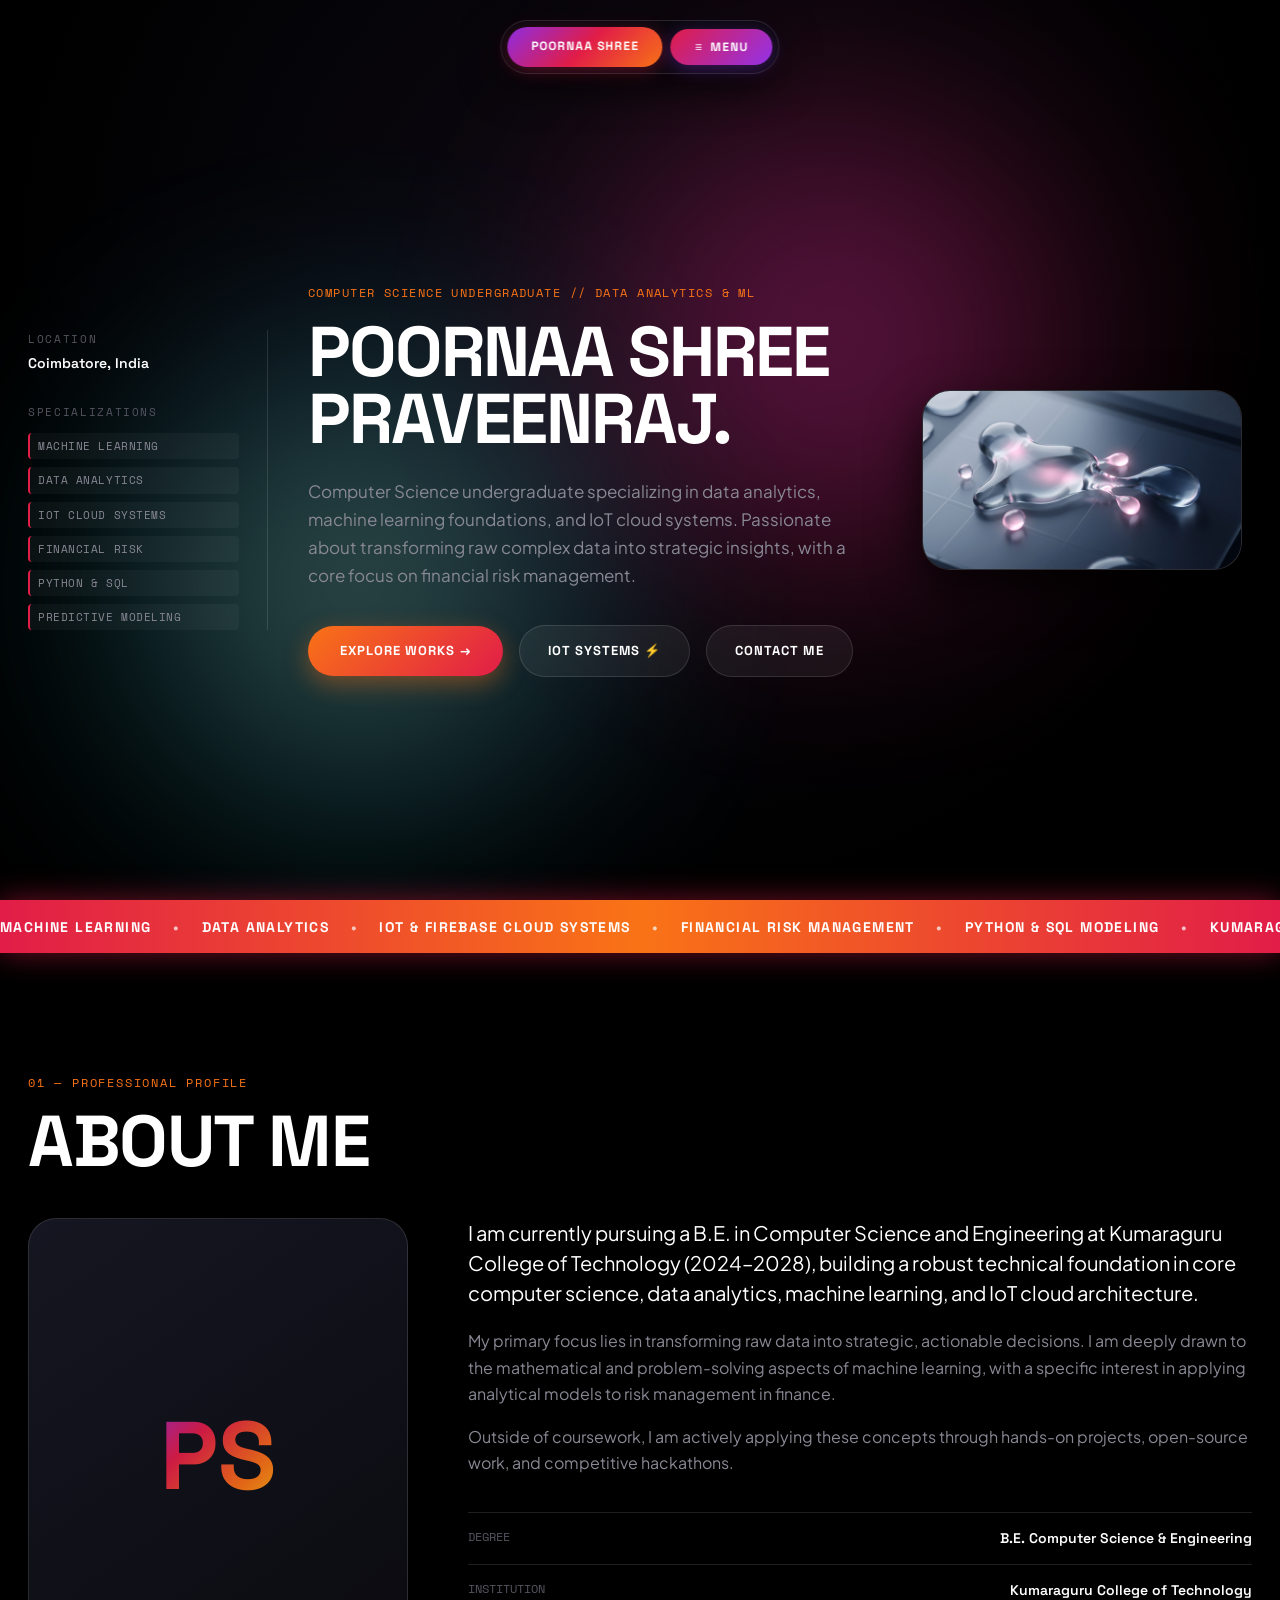
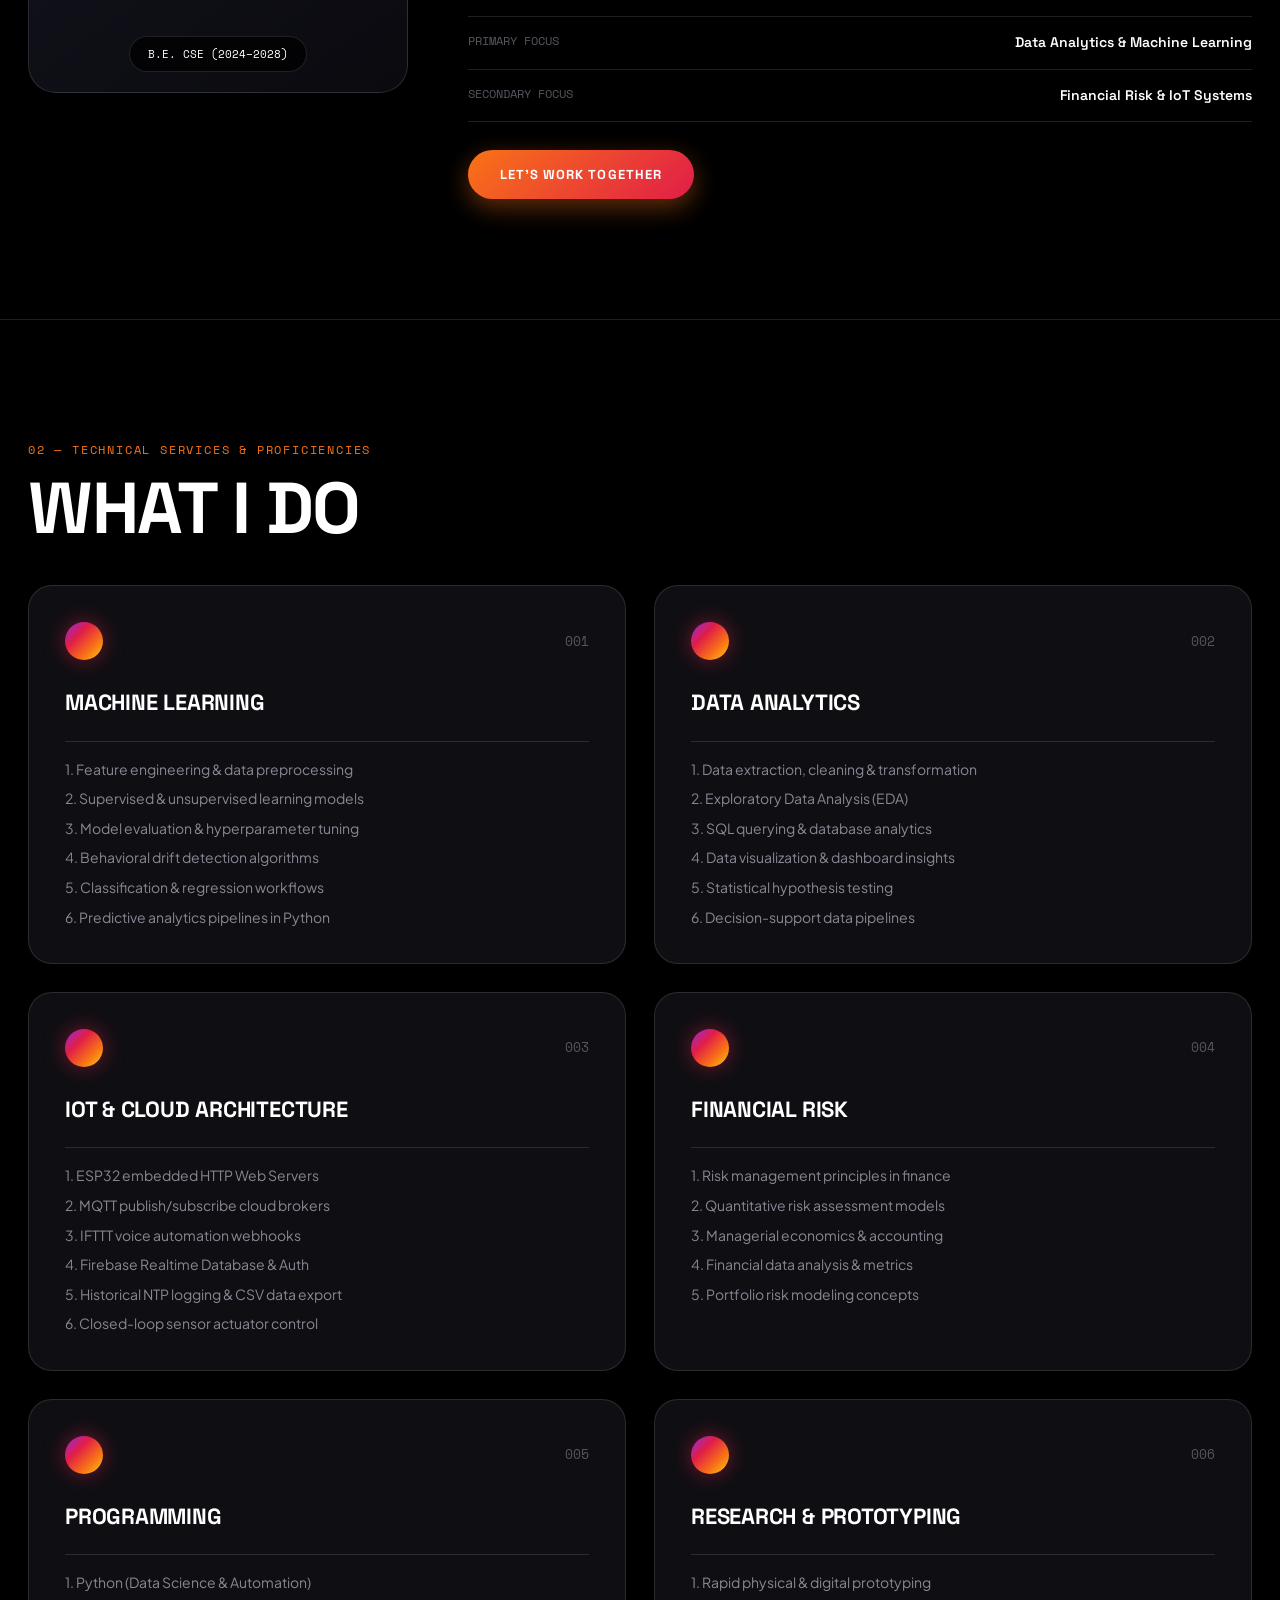
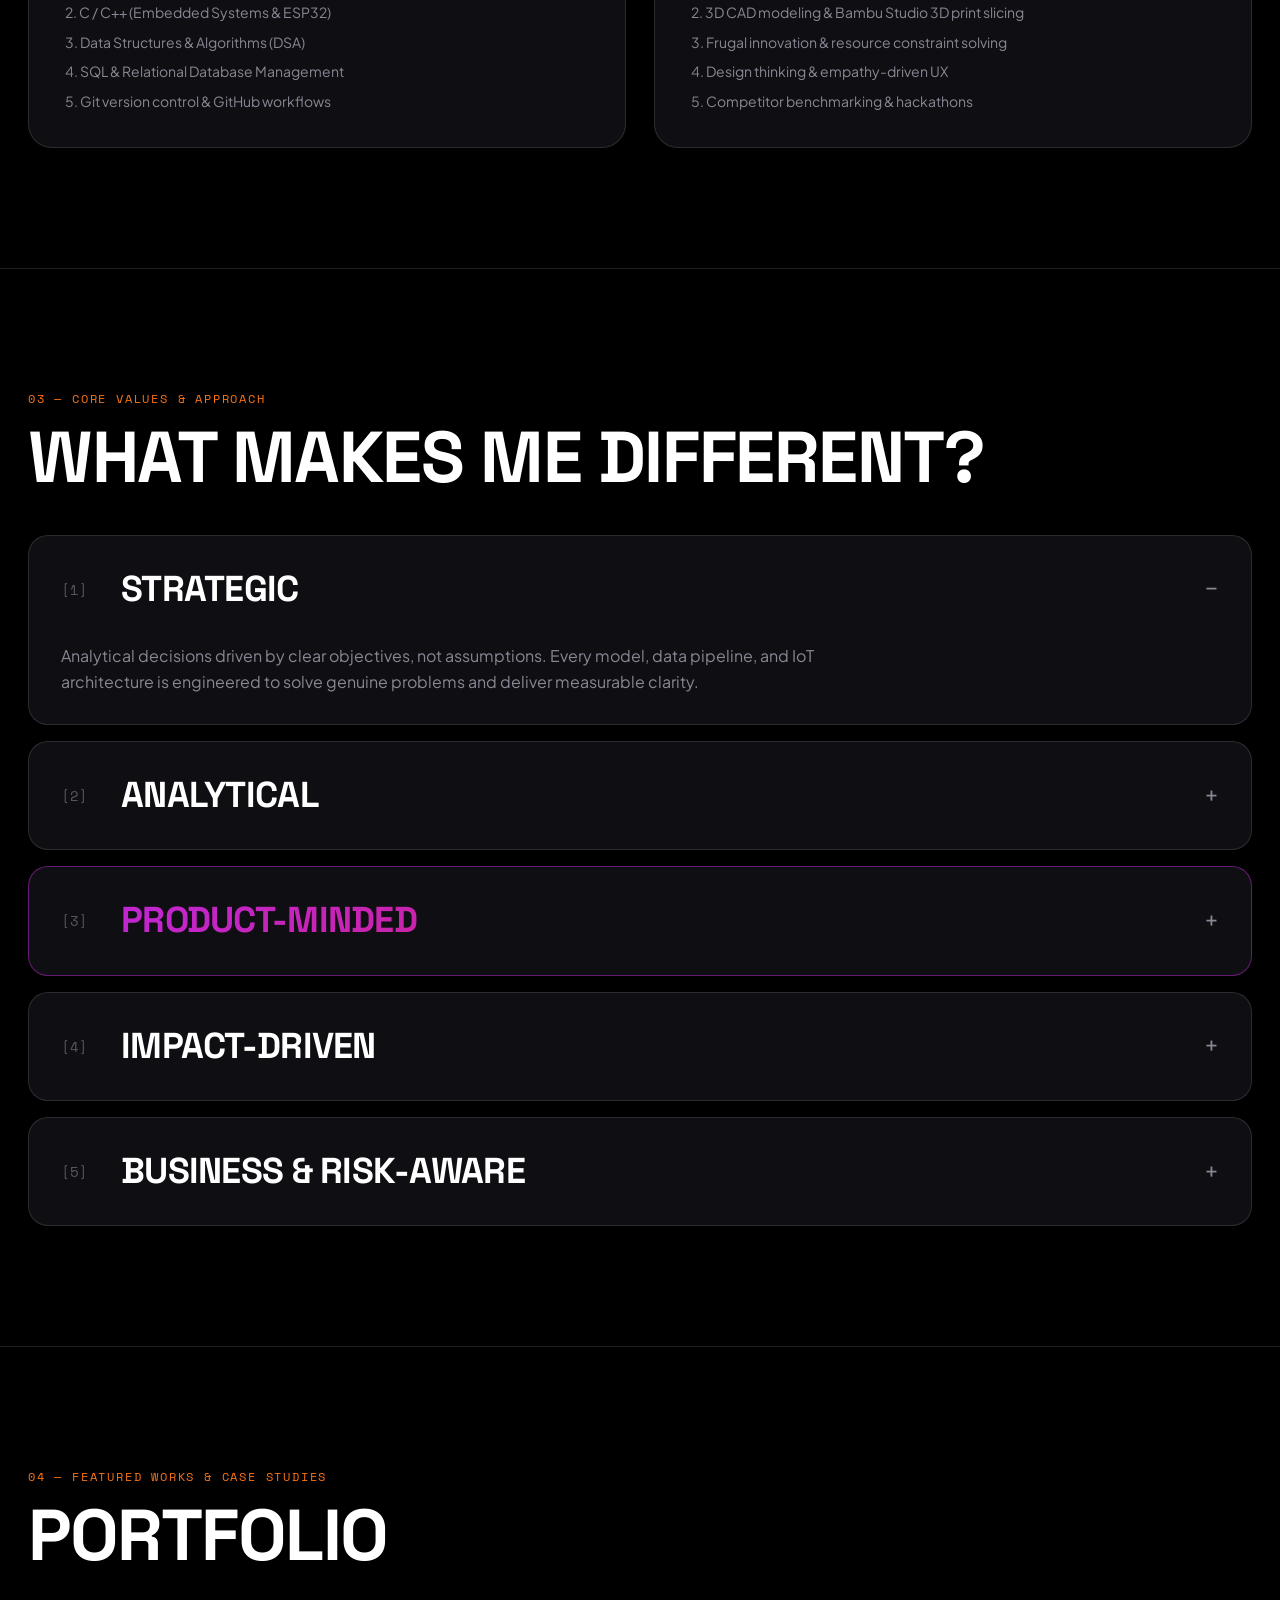
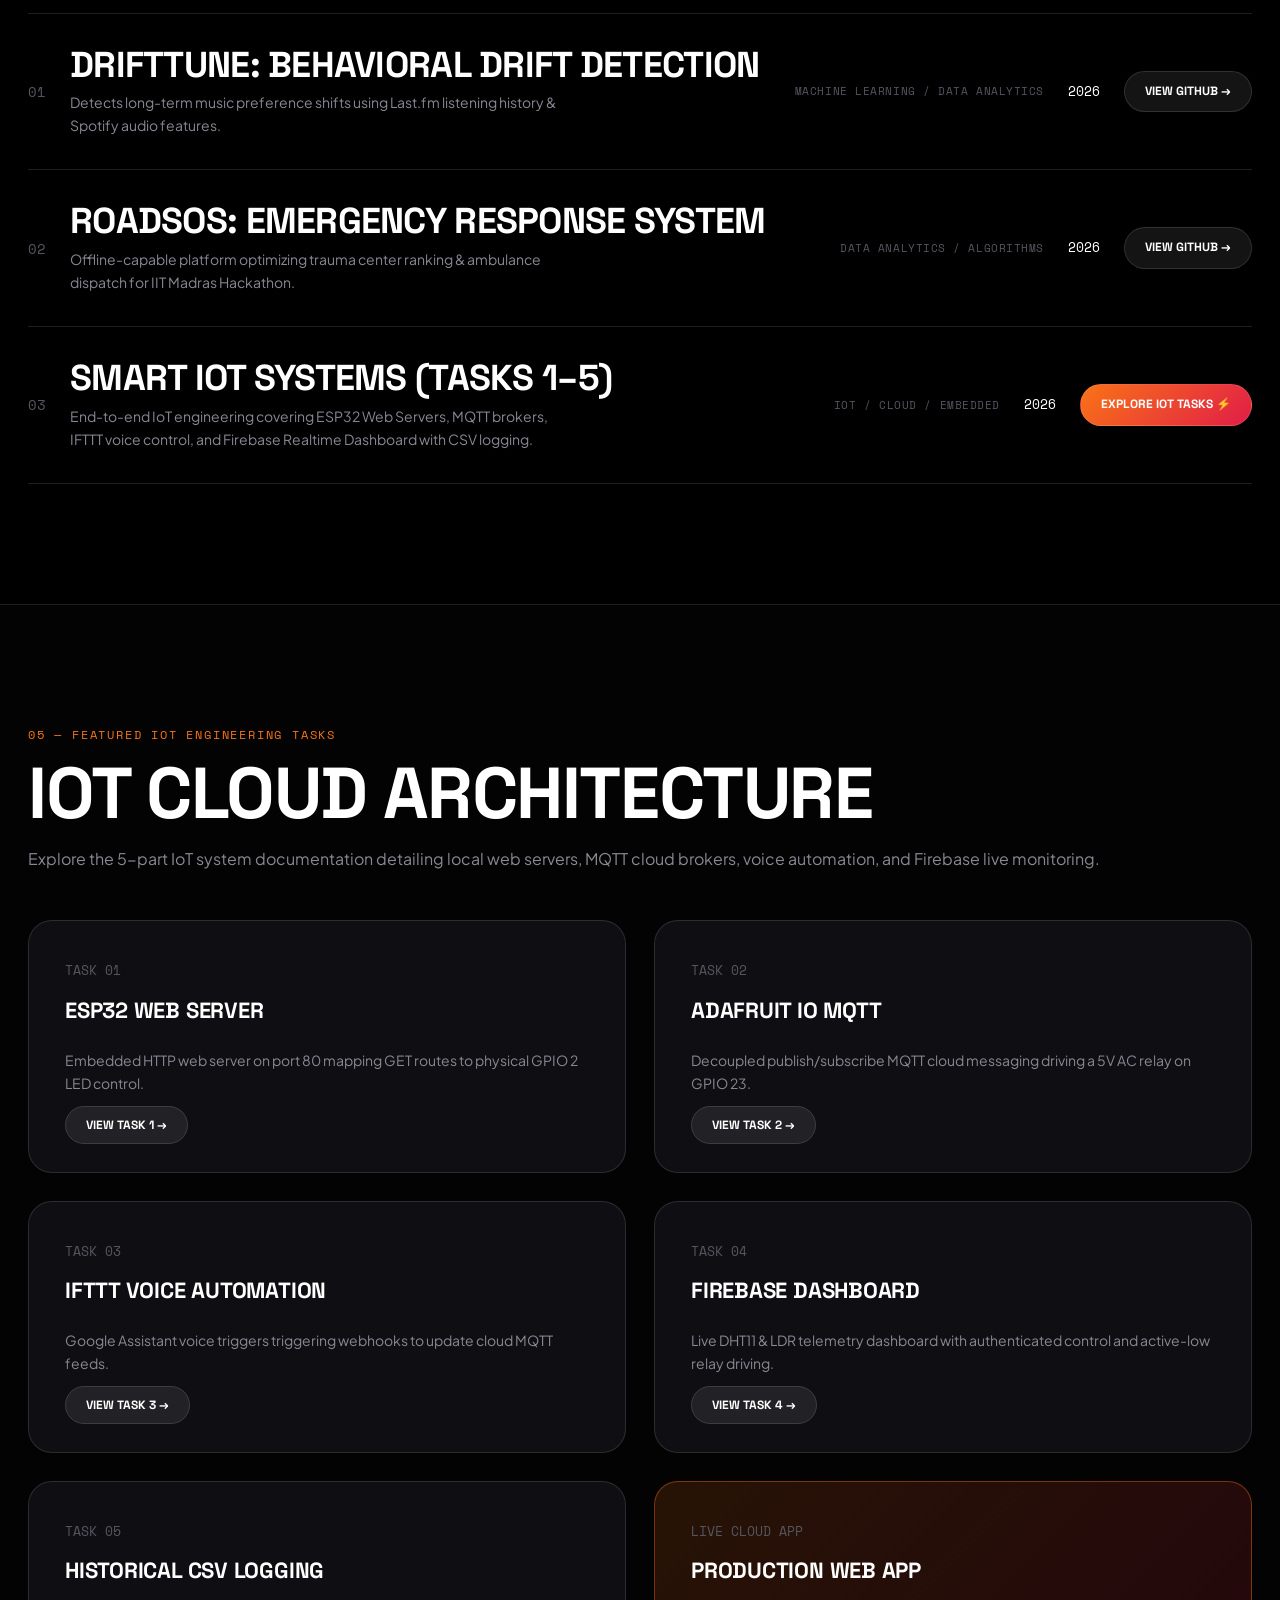
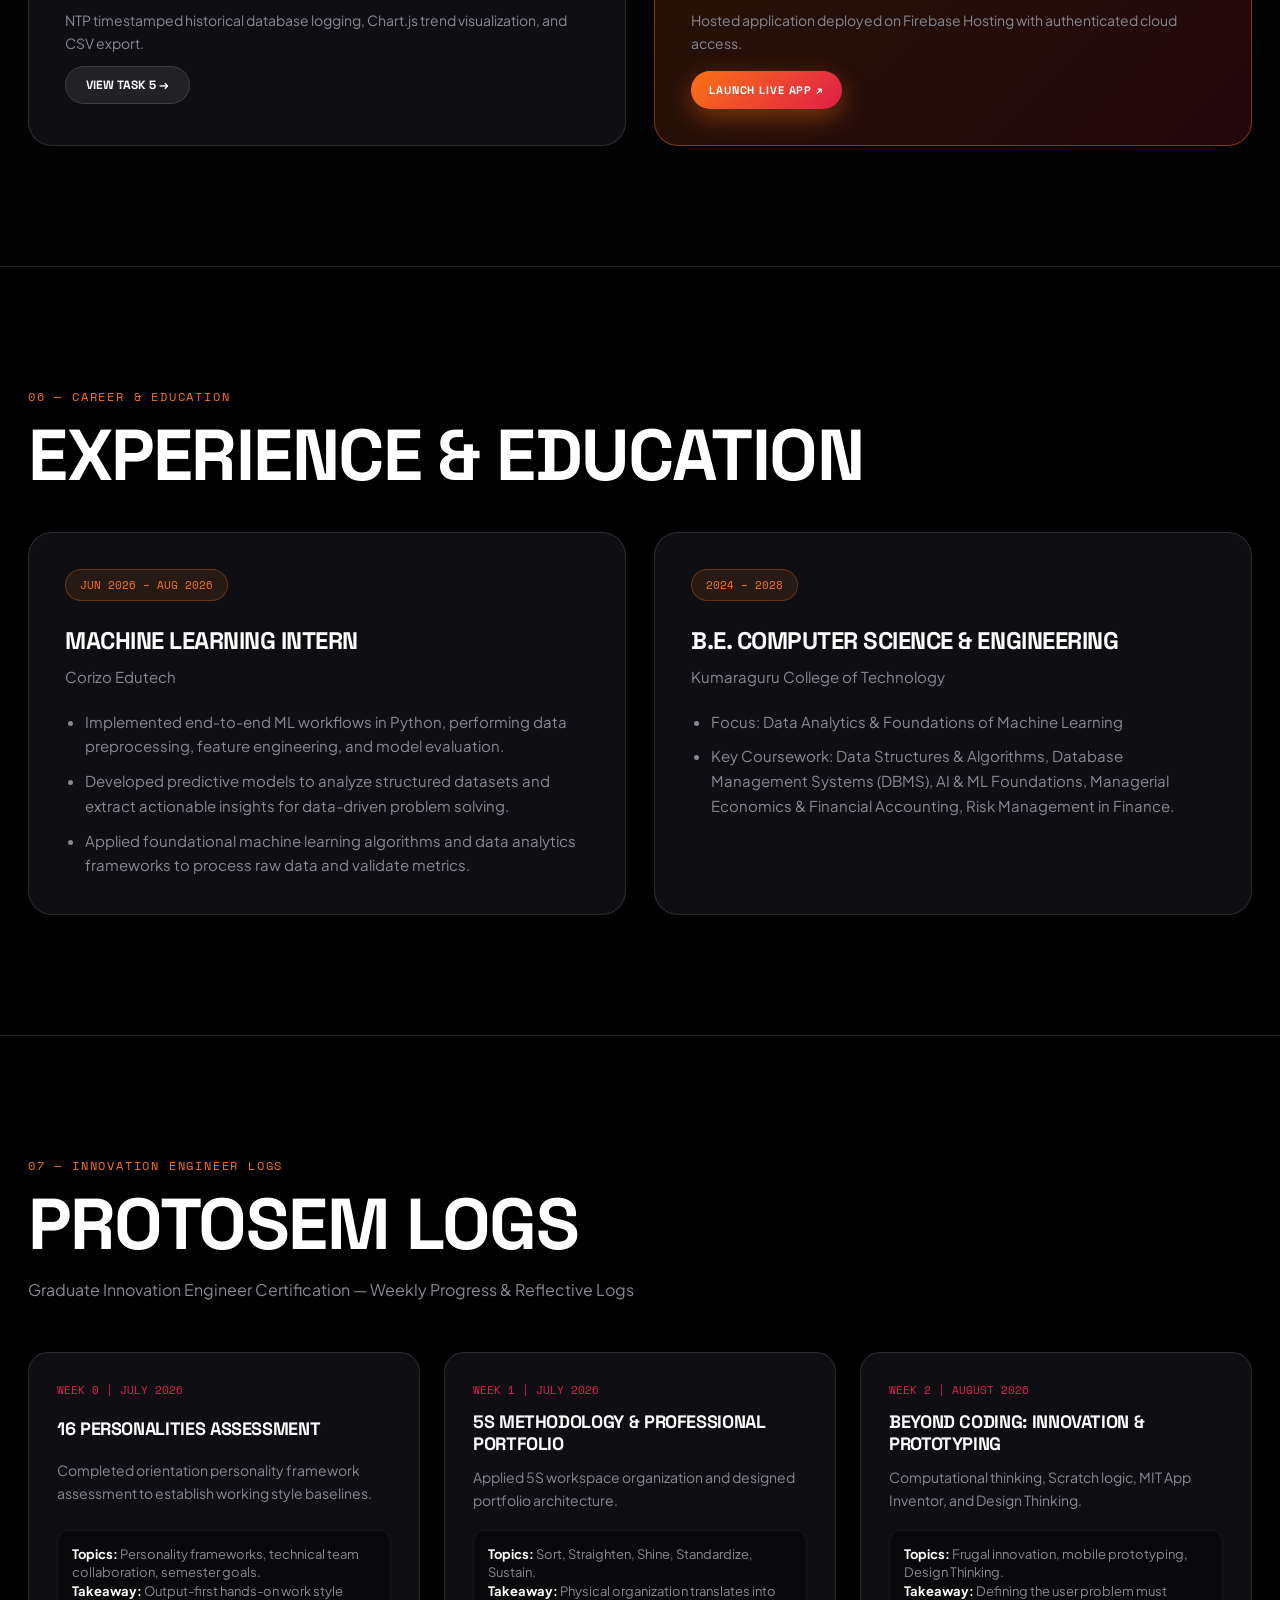
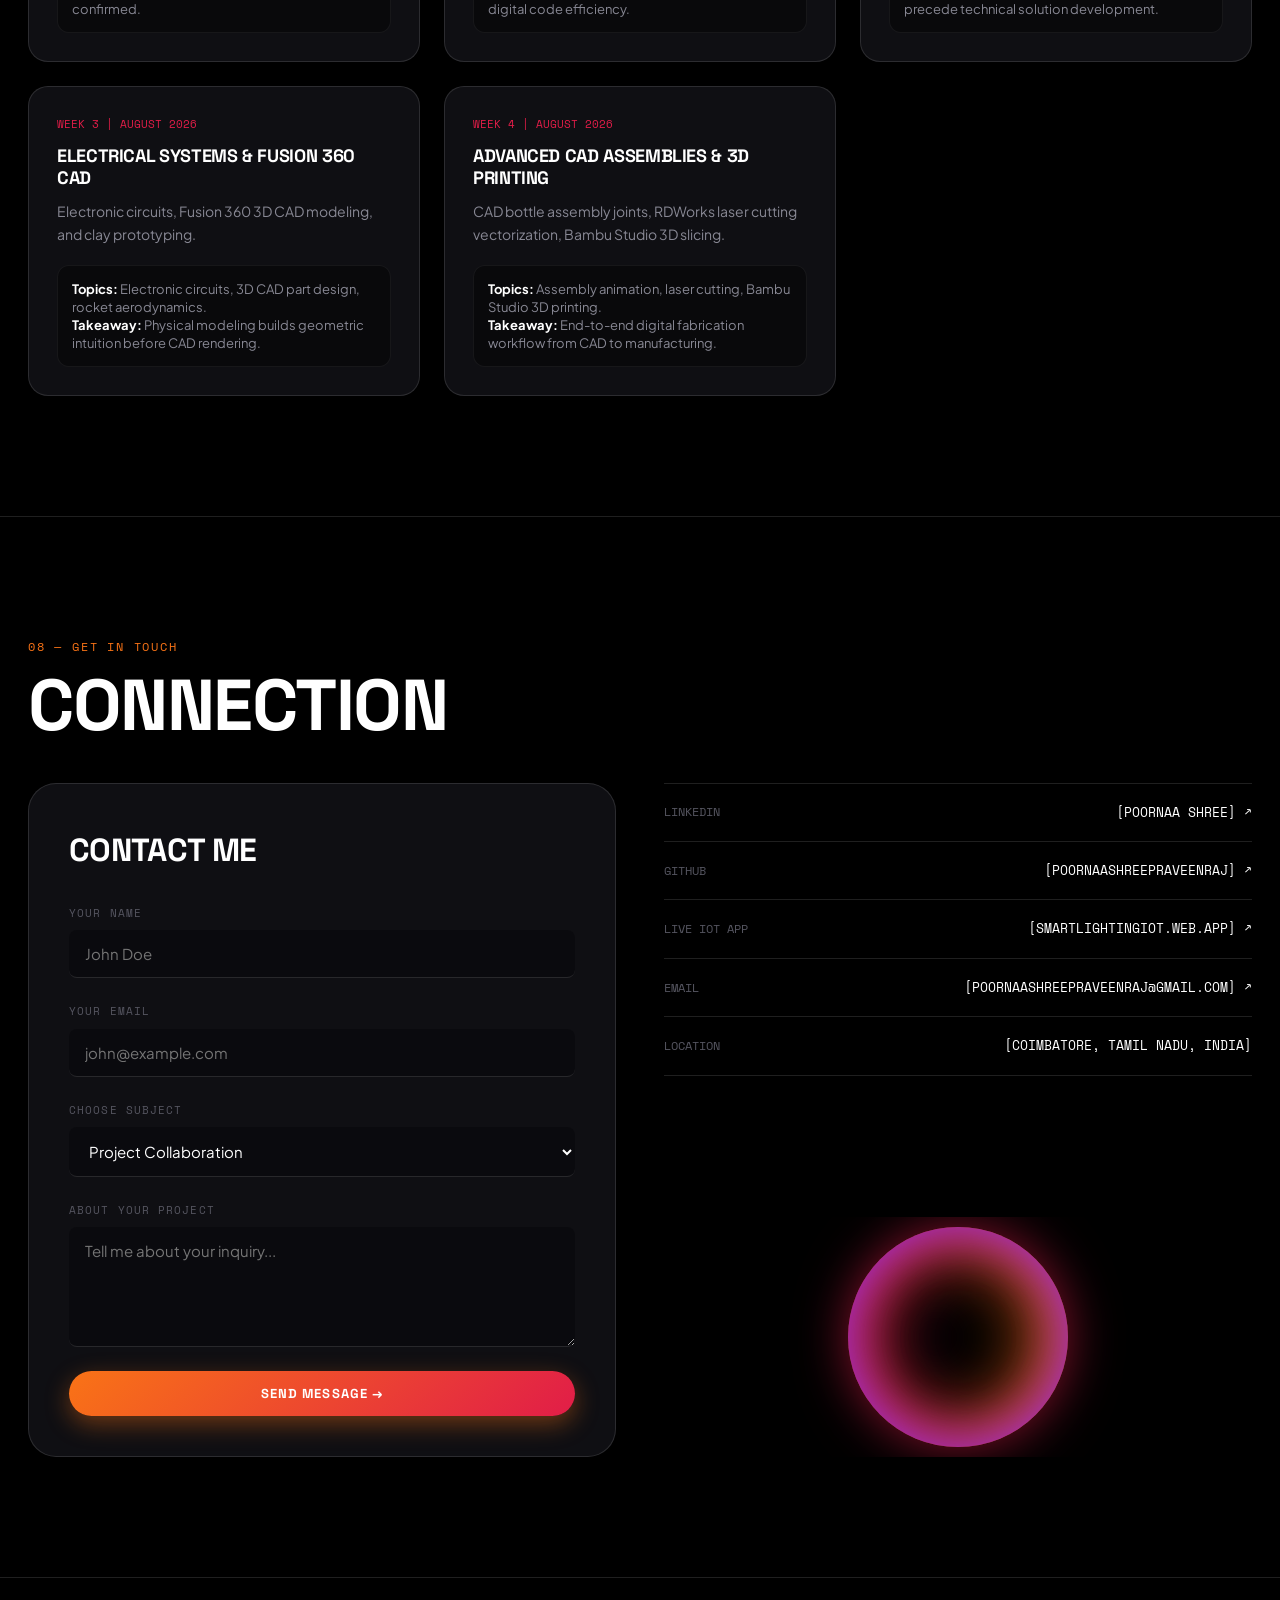
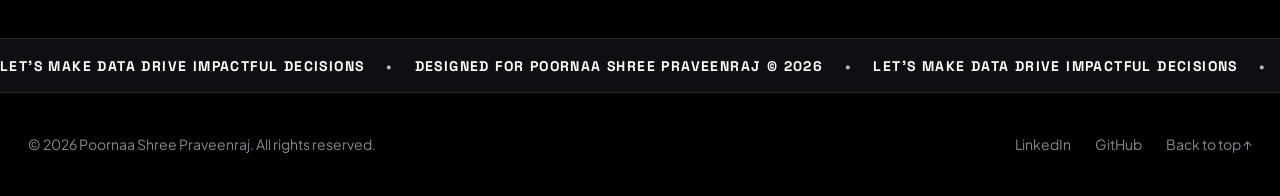
==== index.html @ d51d331a "Add IoT Systems tab with Tasks 1-5 documentation, evidence images, videos, and source downloads" ====
<!DOCTYPE html>
<html lang="en">
<head>
<meta charset="UTF-8">
<meta name="viewport" content="width=device-width, initial-scale=1.0">
<title>Poornaa Shree Praveenraj — Portfolio</title>
<meta name="description" content="Portfolio of Poornaa Shree Praveenraj, CS undergraduate focused on Machine Learning, Data Analytics, and IoT Cloud Systems.">

<!-- Google Fonts: Space Grotesk, Syne, Italianno, Plus Jakarta Sans, Space Mono -->
<link rel="preconnect" href="https://fonts.googleapis.com">
<link rel="preconnect" href="https://fonts.gstatic.com" crossorigin>
<link href="https://fonts.googleapis.com/css2?family=Italianno&family=Plus+Jakarta+Sans:ital,wght@0,300..800;1,300..800&family=Space+Grotesk:wght@400;600;700&family=Space+Mono:ital,wght@0,400;0,700;1,400&family=Syne:wght@700;800&display=swap" rel="stylesheet">

<link rel="stylesheet" href="styles.css">
<script src="script.js" defer></script>
</head>
<body>

<a href="#home" class="skip-link">Skip to content</a>

<!-- FLOATING GLASSMORPHISM PILL NAVBAR -->
<header class="site-header">
  <div class="pill-nav-container">
    <a href="#home" class="pill-nav-btn pill-brand">
      <span>POORNAA SHREE</span>
    </a>
    <button class="pill-nav-btn pill-menu" id="menuToggle" aria-label="Toggle Navigation menu">
      <span class="menu-icon">≡</span> <span>MENU</span>
    </button>
  </div>

  <!-- Mobile / Desktop Expanded Dropdown Menu -->
  <nav class="nav-dropdown" id="navDropdown" aria-label="Main Navigation">
    <a href="#home">00 — HOME</a>
    <a href="#about">01 — ABOUT ME</a>
    <a href="#skills">02 — WHAT I DO (SKILLS)</a>
    <a href="#different">03 — WHY ME?</a>
    <a href="#projects">04 — PORTFOLIO</a>
    <a href="iot.html">05 — IOT SYSTEMS (TASKS 1-5) ⚡</a>
    <a href="#experience">06 — EXPERIENCE &amp; EDU</a>
    <a href="#protosem">07 — PROTOSEM LOGS</a>
    <a href="#contact">08 — CONNECTION</a>
  </nav>
</header>

<main id="home">
  <!-- HERO SECTION WITH LIQUID GLASS VISUAL & HOLOGRAPHIC AURAS -->
  <section class="hero-section">
    <div class="hero-aura hero-aura-1"></div>
    <div class="hero-aura hero-aura-2"></div>
    
    <div class="container hero-container">
      <div class="hero-left-ticker">
        <div class="ticker-badge">LOCATION</div>
        <div class="ticker-val">Coimbatore, India</div>
        
        <div class="ticker-badge" style="margin-top:28px;">SPECIALIZATIONS</div>
        <ul class="hero-skills-stack">
          <li>MACHINE LEARNING</li>
          <li>DATA ANALYTICS</li>
          <li>IOT CLOUD SYSTEMS</li>
          <li>FINANCIAL RISK</li>
          <li>PYTHON &amp; SQL</li>
          <li>PREDICTIVE MODELING</li>
        </ul>
      </div>
      
      <div class="hero-center-content">
        <div class="meta-tag">COMPUTER SCIENCE UNDERGRADUATE // DATA ANALYTICS &amp; ML</div>
        <h1 class="hero-display-title">
          POORNAA SHREE<br>
          PRAVEENRAJ.
        </h1>
        
        <p class="hero-description">
          Computer Science undergraduate specializing in data analytics, machine learning foundations, and IoT cloud systems. Passionate about transforming raw complex data into strategic insights, with a core focus on financial risk management.
        </p>
        
        <div class="hero-actions">
          <a href="#projects" class="btn-primary-gradient">EXPLORE WORKS →</a>
          <a href="iot.html" class="btn-secondary-dark">IOT SYSTEMS ⚡</a>
          <a href="#contact" class="btn-secondary-dark">CONTACT ME</a>
        </div>
      </div>

      <div class="hero-right-visual">
        <div class="glass-frame">
          <img src="liquid_glass_ui.jpg" alt="Liquid Glass UI Reference" class="liquid-glass-img">
          <div class="glass-glow-ring"></div>
        </div>
      </div>
    </div>
  </section>

  <!-- MARQUEE TICKER RIBBON -->
  <div class="marquee-ribbon">
    <div class="marquee-track">
      <span>MACHINE LEARNING</span> <span class="bullet">•</span>
      <span>DATA ANALYTICS</span> <span class="bullet">•</span>
      <span>IOT &amp; FIREBASE CLOUD SYSTEMS</span> <span class="bullet">•</span>
      <span>FINANCIAL RISK MANAGEMENT</span> <span class="bullet">•</span>
      <span>PYTHON &amp; SQL MODELING</span> <span class="bullet">•</span>
      <span>KUMARAGURU COLLEGE OF TECHNOLOGY</span> <span class="bullet">•</span>
      <!-- Duplicate for seamless loop -->
      <span>MACHINE LEARNING</span> <span class="bullet">•</span>
      <span>DATA ANALYTICS</span> <span class="bullet">•</span>
      <span>IOT &amp; FIREBASE CLOUD SYSTEMS</span> <span class="bullet">•</span>
      <span>FINANCIAL RISK MANAGEMENT</span> <span class="bullet">•</span>
      <span>PYTHON &amp; SQL MODELING</span> <span class="bullet">•</span>
      <span>KUMARAGURU COLLEGE OF TECHNOLOGY</span> <span class="bullet">•</span>
    </div>
  </div>

  <!-- ABOUT SECTION -->
  <section class="section-block" id="about">
    <div class="container">
      <div class="section-label">01 — PROFESSIONAL PROFILE</div>
      <h2 class="section-heading">ABOUT ME</h2>
      
      <div class="about-grid-layout">
        <div class="about-card-photo">
          <div class="photo-placeholder-box">
            <div class="avatar-initials">PS</div>
            <div class="photo-overlay-tag">B.E. CSE (2024–2028)</div>
          </div>
        </div>
        
        <div class="about-bio-text">
          <p class="lead-p">
            I am currently pursuing a B.E. in Computer Science and Engineering at Kumaraguru College of Technology (2024–2028), building a robust technical foundation in core computer science, data analytics, machine learning, and IoT cloud architecture.
          </p>
          <p>
            My primary focus lies in transforming raw data into strategic, actionable decisions. I am deeply drawn to the mathematical and problem-solving aspects of machine learning, with a specific interest in applying analytical models to risk management in finance.
          </p>
          <p>
            Outside of coursework, I am actively applying these concepts through hands-on projects, open-source work, and competitive hackathons.
          </p>
          
          <div class="about-meta-table">
            <div class="meta-row">
              <span class="meta-key">DEGREE</span>
              <span class="meta-val">B.E. Computer Science &amp; Engineering</span>
            </div>
            <div class="meta-row">
              <span class="meta-key">INSTITUTION</span>
              <span class="meta-val">Kumaraguru College of Technology</span>
            </div>
            <div class="meta-row">
              <span class="meta-key">PRIMARY FOCUS</span>
              <span class="meta-val">Data Analytics &amp; Machine Learning</span>
            </div>
            <div class="meta-row">
              <span class="meta-key">SECONDARY FOCUS</span>
              <span class="meta-val">Financial Risk &amp; IoT Systems</span>
            </div>
          </div>
          
          <a href="#contact" class="btn-primary-gradient" style="margin-top:28px;">LET'S WORK TOGETHER</a>
        </div>
      </div>
    </div>
  </section>

  <!-- SERVICES & PROFICIENCIES ("WHAT I DO") -->
  <section class="section-block" id="skills">
    <div class="container">
      <div class="section-label">02 — TECHNICAL SERVICES &amp; PROFICIENCIES</div>
      <h2 class="section-heading">WHAT I DO</h2>
      
      <div class="services-6grid">
        <!-- 001 -->
        <div class="service-card">
          <div class="service-orb-badge">
            <div class="orb-icon"></div>
            <span class="service-num">001</span>
          </div>
          <h3>MACHINE LEARNING</h3>
          <ul class="service-checklist">
            <li>1. Feature engineering &amp; data preprocessing</li>
            <li>2. Supervised &amp; unsupervised learning models</li>
            <li>3. Model evaluation &amp; hyperparameter tuning</li>
            <li>4. Behavioral drift detection algorithms</li>
            <li>5. Classification &amp; regression workflows</li>
            <li>6. Predictive analytics pipelines in Python</li>
          </ul>
        </div>

        <!-- 002 -->
        <div class="service-card">
          <div class="service-orb-badge">
            <div class="orb-icon"></div>
            <span class="service-num">002</span>
          </div>
          <h3>DATA ANALYTICS</h3>
          <ul class="service-checklist">
            <li>1. Data extraction, cleaning &amp; transformation</li>
            <li>2. Exploratory Data Analysis (EDA)</li>
            <li>3. SQL querying &amp; database analytics</li>
            <li>4. Data visualization &amp; dashboard insights</li>
            <li>5. Statistical hypothesis testing</li>
            <li>6. Decision-support data pipelines</li>
          </ul>
        </div>

        <!-- 003 -->
        <div class="service-card">
          <div class="service-orb-badge">
            <div class="orb-icon"></div>
            <span class="service-num">003</span>
          </div>
          <h3>IOT &amp; CLOUD ARCHITECTURE</h3>
          <ul class="service-checklist">
            <li>1. ESP32 embedded HTTP Web Servers</li>
            <li>2. MQTT publish/subscribe cloud brokers</li>
            <li>3. IFTTT voice automation webhooks</li>
            <li>4. Firebase Realtime Database &amp; Auth</li>
            <li>5. Historical NTP logging &amp; CSV data export</li>
            <li>6. Closed-loop sensor actuator control</li>
          </ul>
        </div>

        <!-- 004 -->
        <div class="service-card">
          <div class="service-orb-badge">
            <div class="orb-icon"></div>
            <span class="service-num">004</span>
          </div>
          <h3>FINANCIAL RISK</h3>
          <ul class="service-checklist">
            <li>1. Risk management principles in finance</li>
            <li>2. Quantitative risk assessment models</li>
            <li>3. Managerial economics &amp; accounting</li>
            <li>4. Financial data analysis &amp; metrics</li>
            <li>5. Portfolio risk modeling concepts</li>
          </ul>
        </div>

        <!-- 005 -->
        <div class="service-card">
          <div class="service-orb-badge">
            <div class="orb-icon"></div>
            <span class="service-num">005</span>
          </div>
          <h3>PROGRAMMING</h3>
          <ul class="service-checklist">
            <li>1. Python (Data Science &amp; Automation)</li>
            <li>2. C / C++ (Embedded Systems &amp; ESP32)</li>
            <li>3. Data Structures &amp; Algorithms (DSA)</li>
            <li>4. SQL &amp; Relational Database Management</li>
            <li>5. Git version control &amp; GitHub workflows</li>
          </ul>
        </div>

        <!-- 006 -->
        <div class="service-card">
          <div class="service-orb-badge">
            <div class="orb-icon"></div>
            <span class="service-num">006</span>
          </div>
          <h3>RESEARCH &amp; PROTOTYPING</h3>
          <ul class="service-checklist">
            <li>1. Rapid physical &amp; digital prototyping</li>
            <li>2. 3D CAD modeling &amp; Bambu Studio 3D print slicing</li>
            <li>3. Frugal innovation &amp; resource constraint solving</li>
            <li>4. Design thinking &amp; empathy-driven UX</li>
            <li>5. Competitor benchmarking &amp; hackathons</li>
          </ul>
        </div>
      </div>
    </div>
  </section>

  <!-- VALUE PROPOSITION ACCORDION ("WHAT MAKES ME DIFFERENT?") -->
  <section class="section-block" id="different">
    <div class="container">
      <div class="section-label">03 — CORE VALUES &amp; APPROACH</div>
      <h2 class="section-heading">WHAT MAKES ME DIFFERENT?</h2>
      
      <div class="diff-accordion-grid">
        <div class="diff-item active">
          <div class="diff-header" onclick="toggleDiff(this)">
            <span class="diff-num">[1]</span>
            <span class="diff-title">STRATEGIC</span>
            <span class="diff-icon">−</span>
          </div>
          <div class="diff-body">
            <p>Analytical decisions driven by clear objectives, not assumptions. Every model, data pipeline, and IoT architecture is engineered to solve genuine problems and deliver measurable clarity.</p>
          </div>
        </div>

        <div class="diff-item">
          <div class="diff-header" onclick="toggleDiff(this)">
            <span class="diff-num">[2]</span>
            <span class="diff-title">ANALYTICAL</span>
            <span class="diff-icon">+</span>
          </div>
          <div class="diff-body">
            <p>Rigorous mathematical foundation and empirical data investigation. Extracting signal from noise with clean statistical principles.</p>
          </div>
        </div>

        <div class="diff-item highlight-purple">
          <div class="diff-header" onclick="toggleDiff(this)">
            <span class="diff-num">[3]</span>
            <span class="diff-title">PRODUCT-MINDED</span>
            <span class="diff-icon">+</span>
          </div>
          <div class="diff-body">
            <p>Thinking beyond isolated code — focusing on full-stack data logic, end-user flows, and long-term scalability. Building systems that scale.</p>
          </div>
        </div>

        <div class="diff-item">
          <div class="diff-header" onclick="toggleDiff(this)">
            <span class="diff-num">[4]</span>
            <span class="diff-title">IMPACT-DRIVEN</span>
            <span class="diff-icon">+</span>
          </div>
          <div class="diff-body">
            <p>Focused on real-world outcomes — accuracy, reliability, and optimization. Data science and IoT engineering that drive real value.</p>
          </div>
        </div>

        <div class="diff-item">
          <div class="diff-header" onclick="toggleDiff(this)">
            <span class="diff-num">[5]</span>
            <span class="diff-title">BUSINESS &amp; RISK-AWARE</span>
            <span class="diff-icon">+</span>
          </div>
          <div class="diff-body">
            <p>Understanding market context, financial risk metrics, and organizational goals. Aligning tech solutions with strategic financial intelligence.</p>
          </div>
        </div>
      </div>
    </div>
  </section>

  <!-- INTERACTIVE PROJECTS SHOWCASE ("PORTFOLIO") -->
  <section class="section-block" id="projects">
    <div class="container">
      <div class="section-label">04 — FEATURED WORKS &amp; CASE STUDIES</div>
      <h2 class="section-heading">PORTFOLIO</h2>
      
      <div class="projects-list-accordion">
        <!-- Project 01 -->
        <div class="project-list-row">
          <div class="project-row-left">
            <span class="project-num">01</span>
            <div class="project-main-info">
              <h3 class="project-name">DriftTune: Behavioral Drift Detection</h3>
              <p class="project-subtext">Detects long-term music preference shifts using Last.fm listening history &amp; Spotify audio features.</p>
            </div>
          </div>
          <div class="project-row-right">
            <span class="project-cat">MACHINE LEARNING / DATA ANALYTICS</span>
            <span class="project-year">2026</span>
            <a href="https://github.com/poornaashreepraveenraj" target="_blank" rel="noopener" class="project-link-btn">VIEW GITHUB →</a>
          </div>
        </div>

        <!-- Project 02 -->
        <div class="project-list-row">
          <div class="project-row-left">
            <span class="project-num">02</span>
            <div class="project-main-info">
              <h3 class="project-name">RoadSOS: Emergency Response System</h3>
              <p class="project-subtext">Offline-capable platform optimizing trauma center ranking &amp; ambulance dispatch for IIT Madras Hackathon.</p>
            </div>
          </div>
          <div class="project-row-right">
            <span class="project-cat">DATA ANALYTICS / ALGORITHMS</span>
            <span class="project-year">2026</span>
            <a href="https://github.com/poornaashreepraveenraj" target="_blank" rel="noopener" class="project-link-btn">VIEW GITHUB →</a>
          </div>
        </div>

        <!-- Project 03 - IoT Systems -->
        <div class="project-list-row">
          <div class="project-row-left">
            <span class="project-num">03</span>
            <div class="project-main-info">
              <h3 class="project-name">Smart IoT Systems (Tasks 1–5)</h3>
              <p class="project-subtext">End-to-end IoT engineering covering ESP32 Web Servers, MQTT brokers, IFTTT voice control, and Firebase Realtime Dashboard with CSV logging.</p>
            </div>
          </div>
          <div class="project-row-right">
            <span class="project-cat">IOT / CLOUD / EMBEDDED</span>
            <span class="project-year">2026</span>
            <a href="iot.html" class="project-link-btn" style="background: var(--grad-coral-btn);">EXPLORE IOT TASKS ⚡</a>
          </div>
        </div>
      </div>
    </div>
  </section>

  <!-- FEATURED IOT SYSTEMS SECTION PREVIEW -->
  <section class="section-block" style="background: rgba(255, 255, 255, 0.01);">
    <div class="container">
      <div class="section-label">05 — FEATURED IOT ENGINEERING TASKS</div>
      <h2 class="section-heading">IOT CLOUD ARCHITECTURE</h2>
      <p class="section-subtext">Explore the 5-part IoT system documentation detailing local web servers, MQTT cloud brokers, voice automation, and Firebase live monitoring.</p>

      <div class="services-6grid">
        <div class="service-card">
          <span class="service-num">TASK 01</span>
          <h3 style="margin-top: 10px;">ESP32 Web Server</h3>
          <p style="font-size: 14px; color: var(--text-muted); margin-bottom: 16px;">Embedded HTTP web server on port 80 mapping GET routes to physical GPIO 2 LED control.</p>
          <a href="iot.html#task1" class="project-link-btn">VIEW TASK 1 →</a>
        </div>
        <div class="service-card">
          <span class="service-num">TASK 02</span>
          <h3 style="margin-top: 10px;">Adafruit IO MQTT</h3>
          <p style="font-size: 14px; color: var(--text-muted); margin-bottom: 16px;">Decoupled publish/subscribe MQTT cloud messaging driving a 5V AC relay on GPIO 23.</p>
          <a href="iot.html#task2" class="project-link-btn">VIEW TASK 2 →</a>
        </div>
        <div class="service-card">
          <span class="service-num">TASK 03</span>
          <h3 style="margin-top: 10px;">IFTTT Voice Automation</h3>
          <p style="font-size: 14px; color: var(--text-muted); margin-bottom: 16px;">Google Assistant voice triggers triggering webhooks to update cloud MQTT feeds.</p>
          <a href="iot.html#task3" class="project-link-btn">VIEW TASK 3 →</a>
        </div>
        <div class="service-card">
          <span class="service-num">TASK 04</span>
          <h3 style="margin-top: 10px;">Firebase Dashboard</h3>
          <p style="font-size: 14px; color: var(--text-muted); margin-bottom: 16px;">Live DHT11 &amp; LDR telemetry dashboard with authenticated control and active-low relay driving.</p>
          <a href="iot.html#task4" class="project-link-btn">VIEW TASK 4 →</a>
        </div>
        <div class="service-card">
          <span class="service-num">TASK 05</span>
          <h3 style="margin-top: 10px;">Historical CSV Logging</h3>
          <p style="font-size: 14px; color: var(--text-muted); margin-bottom: 16px;">NTP timestamped historical database logging, Chart.js trend visualization, and CSV export.</p>
          <a href="iot.html#task5" class="project-link-btn">VIEW TASK 5 →</a>
        </div>
        <div class="service-card" style="background: linear-gradient(135deg, rgba(249,115,22,0.15), rgba(225,29,72,0.15)); border-color: rgba(249,115,22,0.4);">
          <span class="service-num">LIVE CLOUD APP</span>
          <h3 style="margin-top: 10px;">Production Web App</h3>
          <p style="font-size: 14px; color: var(--text-muted); margin-bottom: 16px;">Hosted application deployed on Firebase Hosting with authenticated cloud access.</p>
          <a href="https://smartlightingiot.web.app/" target="_blank" rel="noopener" class="btn-primary-gradient" style="font-size: 11px; padding: 10px 18px;">LAUNCH LIVE APP ↗</a>
        </div>
      </div>
    </div>
  </section>

  <!-- EXPERIENCE & EDUCATION -->
  <section class="section-block" id="experience">
    <div class="container">
      <div class="section-label">06 — CAREER &amp; EDUCATION</div>
      <h2 class="section-heading">EXPERIENCE &amp; EDUCATION</h2>
      
      <div class="timeline-container">
        <div class="timeline-card">
          <div class="timeline-badge">JUN 2026 – AUG 2026</div>
          <h3 class="timeline-role">Machine Learning Intern</h3>
          <div class="timeline-org">Corizo Edutech</div>
          <ul class="timeline-bullets">
            <li>Implemented end-to-end ML workflows in Python, performing data preprocessing, feature engineering, and model evaluation.</li>
            <li>Developed predictive models to analyze structured datasets and extract actionable insights for data-driven problem solving.</li>
            <li>Applied foundational machine learning algorithms and data analytics frameworks to process raw data and validate metrics.</li>
          </ul>
        </div>

        <div class="timeline-card">
          <div class="timeline-badge">2024 – 2028</div>
          <h3 class="timeline-role">B.E. Computer Science &amp; Engineering</h3>
          <div class="timeline-org">Kumaraguru College of Technology</div>
          <ul class="timeline-bullets">
            <li>Focus: Data Analytics &amp; Foundations of Machine Learning</li>
            <li>Key Coursework: Data Structures &amp; Algorithms, Database Management Systems (DBMS), AI &amp; ML Foundations, Managerial Economics &amp; Financial Accounting, Risk Management in Finance.</li>
          </ul>
        </div>
      </div>
    </div>
  </section>

  <!-- PROTOSEM WEEKLY LOGS -->
  <section class="section-block" id="protosem">
    <div class="container">
      <div class="section-label">07 — INNOVATION ENGINEER LOGS</div>
      <h2 class="section-heading">PROTOSEM LOGS</h2>
      <p class="section-subtext">Graduate Innovation Engineer Certification — Weekly Progress &amp; Reflective Logs</p>
      
      <div class="protosem-grid">
        <div class="protosem-card">
          <div class="log-week-tag">WEEK 0 | JULY 2026</div>
          <h3>16 Personalities Assessment</h3>
          <p class="log-intro">Completed orientation personality framework assessment to establish working style baselines.</p>
          <div class="log-detail-box">
            <strong>Topics:</strong> Personality frameworks, technical team collaboration, semester goals.<br>
            <strong>Takeaway:</strong> Output-first hands-on work style confirmed.
          </div>
        </div>

        <div class="protosem-card">
          <div class="log-week-tag">WEEK 1 | JULY 2026</div>
          <h3>5S Methodology &amp; Professional Portfolio</h3>
          <p class="log-intro">Applied 5S workspace organization and designed portfolio architecture.</p>
          <div class="log-detail-box">
            <strong>Topics:</strong> Sort, Straighten, Shine, Standardize, Sustain.<br>
            <strong>Takeaway:</strong> Physical organization translates into digital code efficiency.
          </div>
        </div>

        <div class="protosem-card">
          <div class="log-week-tag">WEEK 2 | AUGUST 2026</div>
          <h3>Beyond Coding: Innovation &amp; Prototyping</h3>
          <p class="log-intro">Computational thinking, Scratch logic, MIT App Inventor, and Design Thinking.</p>
          <div class="log-detail-box">
            <strong>Topics:</strong> Frugal innovation, mobile prototyping, Design Thinking.<br>
            <strong>Takeaway:</strong> Defining the user problem must precede technical solution development.
          </div>
        </div>

        <div class="protosem-card">
          <div class="log-week-tag">WEEK 3 | AUGUST 2026</div>
          <h3>Electrical Systems &amp; Fusion 360 CAD</h3>
          <p class="log-intro">Electronic circuits, Fusion 360 3D CAD modeling, and clay prototyping.</p>
          <div class="log-detail-box">
            <strong>Topics:</strong> Electronic circuits, 3D CAD part design, rocket aerodynamics.<br>
            <strong>Takeaway:</strong> Physical modeling builds geometric intuition before CAD rendering.
          </div>
        </div>

        <div class="protosem-card">
          <div class="log-week-tag">WEEK 4 | AUGUST 2026</div>
          <h3>Advanced CAD Assemblies &amp; 3D Printing</h3>
          <p class="log-intro">CAD bottle assembly joints, RDWorks laser cutting vectorization, Bambu Studio 3D slicing.</p>
          <div class="log-detail-box">
            <strong>Topics:</strong> Assembly animation, laser cutting, Bambu Studio 3D printing.<br>
            <strong>Takeaway:</strong> End-to-end digital fabrication workflow from CAD to manufacturing.
          </div>
        </div>
      </div>
    </div>
  </section>

  <!-- CONTACT SECTION ("CONNECTION") -->
  <section class="section-block" id="contact">
    <div class="container">
      <div class="section-label">08 — GET IN TOUCH</div>
      <h2 class="section-heading">CONNECTION</h2>
      
      <div class="contact-dual-layout">
        <!-- Left: Contact Form -->
        <div class="contact-form-card">
          <h3 class="form-title">CONTACT ME</h3>
          <form id="contactForm" novalidate>
            <div class="form-field">
              <label for="nameInput">YOUR NAME</label>
              <input type="text" id="nameInput" name="name" placeholder="John Doe" required>
            </div>
            <div class="form-field">
              <label for="emailInput">YOUR EMAIL</label>
              <input type="email" id="emailInput" name="email" placeholder="john@example.com" required>
            </div>
            <div class="form-field">
              <label for="subjectInput">CHOOSE SUBJECT</label>
              <select id="subjectInput" name="subject">
                <option value="collaboration">Project Collaboration</option>
                <option value="internship">Internship / Job Inquiry</option>
                <option value="iot">IoT / Smart Systems Consultation</option>
                <option value="data">Data Science / ML Consultation</option>
                <option value="general">General Networking</option>
              </select>
            </div>
            <div class="form-field">
              <label for="messageInput">ABOUT YOUR PROJECT</label>
              <textarea id="messageInput" name="message" placeholder="Tell me about your inquiry..." required></textarea>
            </div>
            <button type="submit" class="btn-primary-gradient btn-full">SEND MESSAGE →</button>
            <div class="form-status" id="formStatus" style="display:none;"></div>
          </form>
        </div>

        <!-- Right: Social Links & Eclipse Orb Graphic -->
        <div class="contact-socials-card">
          <div class="socials-directory">
            <div class="directory-row">
              <span class="dir-label">LINKEDIN</span>
              <a href="https://www.linkedin.com/in/poornaa-shree-praveenraj-5780b032a" target="_blank" rel="noopener" class="dir-val">[POORNAA SHREE] ↗</a>
            </div>
            <div class="directory-row">
              <span class="dir-label">GITHUB</span>
              <a href="https://github.com/poornaashreepraveenraj" target="_blank" rel="noopener" class="dir-val">[POORNAASHREEPRAVEENRAJ] ↗</a>
            </div>
            <div class="directory-row">
              <span class="dir-label">LIVE IOT APP</span>
              <a href="https://smartlightingiot.web.app/" target="_blank" rel="noopener" class="dir-val">[SMARTLIGHTINGIOT.WEB.APP] ↗</a>
            </div>
            <div class="directory-row">
              <span class="dir-label">EMAIL</span>
              <a href="mailto:poornaashreepraveenraj@gmail.com" class="dir-val">[POORNAASHREEPRAVEENRAJ@GMAIL.COM] ↗</a>
            </div>
            <div class="directory-row">
              <span class="dir-label">LOCATION</span>
              <span class="dir-val">[COIMBATORE, TAMIL NADU, INDIA]</span>
            </div>
          </div>

          <!-- Glowing Neon Planet Eclipse Orb Visual -->
          <div class="neon-planet-orb-container">
            <div class="neon-planet-orb"></div>
          </div>
        </div>
      </div>
    </div>
  </section>
</main>

<!-- BOTTOM MARQUEE FOOTER RIBBON -->
<div class="marquee-ribbon marquee-footer">
  <div class="marquee-track">
    <span>LET'S MAKE DATA DRIVE IMPACTFUL DECISIONS</span> <span class="bullet">•</span>
    <span>DESIGNED FOR POORNAA SHREE PRAVEENRAJ © 2026</span> <span class="bullet">•</span>
    <span>LET'S MAKE DATA DRIVE IMPACTFUL DECISIONS</span> <span class="bullet">•</span>
    <span>DESIGNED FOR POORNAA SHREE PRAVEENRAJ © 2026</span> <span class="bullet">•</span>
  </div>
</div>

<footer class="site-footer">
  <div class="container footer-content">
    <p>© 2026 Poornaa Shree Praveenraj. All rights reserved.</p>
    <div class="foot-links">
      <a href="https://www.linkedin.com/in/poornaa-shree-praveenraj-5780b032a" target="_blank" rel="noopener">LinkedIn</a>
      <a href="https://github.com/poornaashreepraveenraj" target="_blank" rel="noopener">GitHub</a>
      <a href="#home">Back to top ↑</a>
    </div>
  </div>
</footer>

<div id="toast" role="status" aria-live="polite"></div>

</body>
</html>
---- styles.css ----
/* ==========================================================================
   LIQUID GLASS & DARK FUTURISTIC EDITORIAL BRAND DESIGN SYSTEM
   Source Inspiration: Daryna Hrachova Portfolio Case Study (Behance)
   Theme: Obsidian Pitch Black (#000000 / #050507) + Liquid Glass & Iridescent Holographic Spectrum
   Typography: Space Grotesk (Display Headings) + Italianno (Calligraphic Script Flourish) + Plus Jakarta Sans (Body) + Space Mono (Monospace Badges)
   ========================================================================== */

:root {
  /* Core Obsidian Dark Surface Tokens */
  --bg-dark: #000000;
  --bg-surface: #050507;
  --bg-card: #0F0F13;
  --bg-card-hover: #16161D;
  --bg-input: #0A0A0E;
  
  /* Text & Border Tokens */
  --text-main: #FFFFFF;
  --text-muted: #888894;
  --text-dim: #555560;
  --border-subtle: rgba(255, 255, 255, 0.12);
  --border-active: rgba(255, 255, 255, 0.3);
  
  /* Iridescent Spectrum Tokens */
  --grad-spectrum: linear-gradient(135deg, #8E2DE2 0%, #E11D48 35%, #F97316 70%, #FACC15 100%);
  --grad-nav-brand: linear-gradient(135deg, #8E2DE2 0%, #E11D48 50%, #F97316 100%);
  --grad-nav-menu: linear-gradient(135deg, #E11D48 0%, #9333EA 100%);
  --grad-ribbon: linear-gradient(90deg, #E11D48 0%, #F97316 50%, #E11D48 100%);
  --grad-pink-purple: linear-gradient(135deg, #C026D3 0%, #E11D48 100%);
  --grad-coral-btn: linear-gradient(135deg, #F97316 0%, #E11D48 100%);

  /* Font Families */
  --font-display: 'Space Grotesk', -apple-system, sans-serif;
  --font-script: 'Italianno', cursive;
  --font-body: 'Plus Jakarta Sans', -apple-system, sans-serif;
  --font-mono: 'Space Mono', monospace;

  /* Transitions */
  --trans-fast: 200ms cubic-bezier(0.16, 1, 0.3, 1);
  --trans-normal: 350ms cubic-bezier(0.16, 1, 0.3, 1);
  --trans-spring: 500ms cubic-bezier(0.16, 1, 0.3, 1);
}

/* Reset & Basic Body Setup */
*, *::before, *::after {
  box-sizing: border-box;
  margin: 0;
  padding: 0;
}

html {
  scroll-behavior: smooth;
  background-color: var(--bg-dark);
  color: var(--text-main);
  -webkit-font-smoothing: antialiased;
}

body {
  background-color: var(--bg-dark);
  color: var(--text-main);
  font-family: var(--font-body);
  font-size: 15px;
  line-height: 1.65;
  overflow-x: hidden;
}

/* Skip link for Accessibility */
.skip-link {
  position: absolute;
  left: -999px;
  top: auto;
  background: var(--grad-spectrum);
  color: #FFF;
  padding: 12px 24px;
  border-radius: 100px;
  font-weight: 700;
  z-index: 100000;
}
.skip-link:focus { left: 24px; top: 24px; }

/* Container */
.container {
  max-width: 1280px;
  margin: 0 auto;
  padding: 0 28px;
}

/* ==========================================================================
   SIGNATURE TYPOGRAPHY & CALLIGRAPHIC FLOURISHES
   ========================================================================== */
h1, h2, h3, h4 {
  font-family: var(--font-display);
  font-weight: 700;
  text-transform: uppercase;
  letter-spacing: -0.02em;
  color: var(--text-main);
}

.flourish {
  font-family: var(--font-script);
  font-style: italic;
  font-weight: 400;
  text-transform: none;
  font-size: 1.28em;
  line-height: 0.8;
  display: inline-block;
  vertical-align: baseline;
  margin: 0 0.02em;
  background: linear-gradient(135deg, #FFFFFF 40%, #F97316 100%);
  -webkit-background-clip: text;
  -webkit-text-fill-color: transparent;
  filter: drop-shadow(0 0 12px rgba(225, 29, 72, 0.4));
}

.section-label {
  font-family: var(--font-mono);
  font-size: 12px;
  letter-spacing: 0.15em;
  color: #F97316;
  margin-bottom: 12px;
  text-transform: uppercase;
}

.section-heading {
  font-size: clamp(38px, 6vw, 72px);
  line-height: 1.02;
  margin-bottom: 40px;
  color: var(--text-main);
}

.section-subtext {
  font-size: 16px;
  color: var(--text-muted);
  margin-top: -24px;
  margin-bottom: 48px;
}

/* ==========================================================================
   FLOATING GLASSMORPHISM PILL NAVBAR
   ========================================================================== */
.site-header {
  position: fixed;
  top: 20px;
  left: 50%;
  transform: translateX(-50%);
  z-index: 10000;
  display: flex;
  flex-direction: column;
  align-items: center;
}

.pill-nav-container {
  display: flex;
  align-items: center;
  gap: 8px;
  background: rgba(10, 10, 15, 0.82);
  backdrop-filter: blur(20px) saturate(180%);
  -webkit-backdrop-filter: blur(20px) saturate(180%);
  padding: 6px;
  border-radius: 100px;
  border: 1px solid var(--border-subtle);
  box-shadow: 0 12px 40px rgba(0, 0, 0, 0.8);
}

.pill-nav-btn {
  display: flex;
  align-items: center;
  gap: 8px;
  padding: 10px 24px;
  border-radius: 100px;
  font-family: var(--font-display);
  font-size: 12px;
  font-weight: 700;
  letter-spacing: 0.08em;
  text-transform: uppercase;
  color: #FFFFFF;
  text-decoration: none;
  border: none;
  cursor: pointer;
  transition: var(--trans-spring);
}

.pill-brand {
  background: var(--grad-nav-brand);
  box-shadow: 0 4px 18px rgba(225, 29, 72, 0.35);
}
.pill-brand:hover {
  transform: scale(1.04);
  box-shadow: 0 6px 24px rgba(225, 29, 72, 0.6);
}

.pill-menu {
  background: var(--grad-nav-menu);
  box-shadow: 0 4px 18px rgba(147, 51, 234, 0.35);
}
.pill-menu:hover {
  transform: scale(1.04);
  box-shadow: 0 6px 24px rgba(147, 51, 234, 0.6);
}

/* Nav Dropdown Panel */
.nav-dropdown {
  position: absolute;
  top: calc(100% + 12px);
  left: 50%;
  transform: translateX(-50%) translateY(-10px);
  width: 320px;
  background: rgba(15, 15, 22, 0.95);
  backdrop-filter: blur(24px);
  border: 1px solid var(--border-subtle);
  border-radius: 24px;
  padding: 16px;
  display: flex;
  flex-direction: column;
  gap: 6px;
  box-shadow: 0 20px 50px rgba(0, 0, 0, 0.9);
  opacity: 0;
  pointer-events: none;
  transition: var(--trans-spring);
}

.nav-dropdown.active {
  opacity: 1;
  pointer-events: auto;
  transform: translateX(-50%) translateY(0);
}

.nav-dropdown a {
  font-family: var(--font-display);
  font-size: 13px;
  font-weight: 600;
  letter-spacing: 0.05em;
  color: var(--text-muted);
  text-decoration: none;
  padding: 10px 16px;
  border-radius: 12px;
  transition: var(--trans-fast);
}

.nav-dropdown a:hover {
  background: rgba(255, 255, 255, 0.08);
  color: #FFFFFF;
}

/* ==========================================================================
   HERO SECTION
   ========================================================================== */
.hero-section {
  position: relative;
  min-height: 100vh;
  padding-top: 140px;
  padding-bottom: 80px;
  display: flex;
  align-items: center;
  overflow: hidden;
  background: radial-gradient(circle at 50% 30%, #0D0A14 0%, #000000 70%);
}

.hero-aura {
  position: absolute;
  border-radius: 50%;
  filter: blur(120px);
  pointer-events: none;
  opacity: 0.45;
}

.hero-aura-1 {
  top: 10%;
  right: 15%;
  width: 500px;
  height: 500px;
  background: radial-gradient(circle, #8E2DE2 0%, #E11D48 50%, transparent 70%);
  animation: pulseAura 8s infinite alternate ease-in-out;
}

.hero-aura-2 {
  bottom: 10%;
  left: 10%;
  width: 450px;
  height: 450px;
  background: radial-gradient(circle, #F97316 0%, #00C9FF 60%, transparent 70%);
  animation: pulseAura 10s infinite alternate-reverse ease-in-out;
}

@keyframes pulseAura {
  0% { transform: scale(1) translate(0, 0); opacity: 0.35; }
  100% { transform: scale(1.25) translate(30px, -20px); opacity: 0.55; }
}

.hero-container {
  display: grid;
  grid-template-columns: 240px 1fr 340px;
  gap: 40px;
  align-items: center;
  z-index: 2;
  width: 100%;
}

.hero-left-ticker {
  border-right: 1px solid var(--border-subtle);
  padding-right: 28px;
}

.ticker-badge {
  font-family: var(--font-mono);
  font-size: 11px;
  letter-spacing: 0.15em;
  color: var(--text-dim);
  text-transform: uppercase;
}

.ticker-val {
  font-family: var(--font-display);
  font-size: 14px;
  font-weight: 600;
  color: var(--text-main);
  margin-top: 4px;
}

.hero-skills-stack {
  list-style: none;
  margin-top: 12px;
  display: flex;
  flex-direction: column;
  gap: 8px;
}

.hero-skills-stack li {
  font-family: var(--font-mono);
  font-size: 11px;
  color: var(--text-muted);
  letter-spacing: 0.05em;
  padding: 4px 8px;
  background: rgba(255, 255, 255, 0.04);
  border-radius: 4px;
  border-left: 2px solid #E11D48;
}

.hero-center-content {
  text-align: left;
}

.meta-tag {
  font-family: var(--font-mono);
  font-size: 12px;
  letter-spacing: 0.12em;
  color: #F97316;
  margin-bottom: 16px;
}

.hero-display-title {
  font-size: clamp(44px, 5.5vw, 84px);
  line-height: 0.95;
  letter-spacing: -0.03em;
  margin-bottom: 24px;
}

.hero-description {
  font-size: 17px;
  color: var(--text-muted);
  max-width: 580px;
  line-height: 1.65;
  margin-bottom: 36px;
}

.hero-actions {
  display: flex;
  align-items: center;
  gap: 16px;
}

/* Button Component Styles */
.btn-primary-gradient {
  display: inline-flex;
  align-items: center;
  justify-content: center;
  padding: 14px 32px;
  background: var(--grad-coral-btn);
  color: #FFFFFF;
  font-family: var(--font-display);
  font-size: 13px;
  font-weight: 700;
  letter-spacing: 0.08em;
  text-transform: uppercase;
  border-radius: 100px;
  text-decoration: none;
  border: none;
  cursor: pointer;
  box-shadow: 0 8px 25px rgba(249, 115, 22, 0.4);
  transition: var(--trans-spring);
}

.btn-primary-gradient:hover {
  transform: translateY(-2px) scale(1.03);
  box-shadow: 0 12px 32px rgba(249, 115, 22, 0.6);
}

.btn-secondary-dark {
  display: inline-flex;
  align-items: center;
  justify-content: center;
  padding: 14px 28px;
  background: rgba(255, 255, 255, 0.06);
  color: var(--text-main);
  border: 1px solid var(--border-subtle);
  font-family: var(--font-display);
  font-size: 13px;
  font-weight: 700;
  letter-spacing: 0.08em;
  text-transform: uppercase;
  border-radius: 100px;
  text-decoration: none;
  cursor: pointer;
  transition: var(--trans-fast);
}

.btn-secondary-dark:hover {
  background: rgba(255, 255, 255, 0.15);
  border-color: #FFFFFF;
}

/* Right Visual Element (Liquid Glass UI) */
.hero-right-visual {
  display: flex;
  justify-content: center;
}

.glass-frame {
  position: relative;
  width: 100%;
  max-width: 320px;
  border-radius: 28px;
  overflow: hidden;
  border: 1px solid var(--border-subtle);
  box-shadow: 0 20px 50px rgba(0, 0, 0, 0.8);
  background: var(--bg-card);
}

.liquid-glass-img {
  width: 100%;
  height: auto;
  display: block;
  object-fit: cover;
  transition: var(--trans-spring);
}

.glass-frame:hover .liquid-glass-img {
  transform: scale(1.05);
}

/* ==========================================================================
   MARQUEE RIBBON TICKER
   ========================================================================== */
.marquee-ribbon {
  width: 100%;
  background: var(--grad-ribbon);
  overflow: hidden;
  padding: 14px 0;
  white-space: nowrap;
  box-shadow: 0 0 30px rgba(225, 29, 72, 0.5);
  position: relative;
  z-index: 5;
}

.marquee-track {
  display: inline-block;
  animation: marqueeLoop 25s linear infinite;
  font-family: var(--font-display);
  font-size: 14px;
  font-weight: 700;
  letter-spacing: 0.1em;
  text-transform: uppercase;
  color: #FFFFFF;
}

.marquee-track span.bullet {
  margin: 0 16px;
  opacity: 0.7;
}

@keyframes marqueeLoop {
  0% { transform: translateX(0%); }
  100% { transform: translateX(-50%); }
}

/* ==========================================================================
   SECTION COMMON STYLING
   ========================================================================== */
.section-block {
  padding: 120px 0;
  border-bottom: 1px solid var(--border-subtle);
  position: relative;
}

/* ==========================================================================
   SECTION 01: ABOUT ME
   ========================================================================== */
.about-grid-layout {
  display: grid;
  grid-template-columns: 380px 1fr;
  gap: 60px;
  align-items: flex-start;
}

.about-card-photo {
  position: sticky;
  top: 100px;
}

.photo-placeholder-box {
  width: 100%;
  aspect-ratio: 4 / 5;
  background: linear-gradient(145deg, #161622 0%, #0A0A0F 100%);
  border: 1px solid var(--border-subtle);
  border-radius: 28px;
  display: flex;
  flex-direction: column;
  align-items: center;
  justify-content: center;
  position: relative;
  overflow: hidden;
  box-shadow: 0 20px 40px rgba(0, 0, 0, 0.6);
}

.avatar-initials {
  font-family: var(--font-display);
  font-size: 96px;
  font-weight: 700;
  background: var(--grad-spectrum);
  -webkit-background-clip: text;
  -webkit-text-fill-color: transparent;
  opacity: 0.9;
}

.photo-overlay-tag {
  position: absolute;
  bottom: 20px;
  background: rgba(0, 0, 0, 0.75);
  backdrop-filter: blur(10px);
  padding: 8px 18px;
  border-radius: 100px;
  border: 1px solid var(--border-subtle);
  font-family: var(--font-mono);
  font-size: 11px;
  color: #FFFFFF;
}

.about-bio-text p.lead-p {
  font-size: 20px;
  line-height: 1.5;
  color: var(--text-main);
  margin-bottom: 20px;
}

.about-bio-text p {
  font-size: 16px;
  color: var(--text-muted);
  margin-bottom: 16px;
}

.about-meta-table {
  margin-top: 36px;
  border-top: 1px solid var(--border-subtle);
}

.meta-row {
  display: flex;
  justify-content: space-between;
  padding: 14px 0;
  border-bottom: 1px solid var(--border-subtle);
  font-size: 14px;
}

.meta-key {
  font-family: var(--font-mono);
  color: var(--text-dim);
  font-size: 12px;
}

.meta-val {
  font-family: var(--font-display);
  font-weight: 600;
  color: var(--text-main);
}

/* ==========================================================================
   SECTION 02: SERVICES & PROFICIENCIES ("WHAT I DO")
   ========================================================================== */
.services-6grid {
  display: grid;
  grid-template-columns: repeat(2, 1fr);
  gap: 28px;
}

.service-card {
  background: var(--bg-card);
  border: 1px solid var(--border-subtle);
  border-radius: 24px;
  padding: 36px;
  transition: var(--trans-spring);
  position: relative;
  overflow: hidden;
}

.service-card:hover {
  background: var(--bg-card-hover);
  border-color: rgba(249, 115, 22, 0.4);
  transform: translateY(-4px);
  box-shadow: 0 16px 40px rgba(0, 0, 0, 0.8);
}

.service-orb-badge {
  display: flex;
  align-items: center;
  justify-content: space-between;
  margin-bottom: 24px;
}

.orb-icon {
  width: 38px;
  height: 38px;
  border-radius: 50%;
  background: var(--grad-spectrum);
  box-shadow: 0 0 20px rgba(225, 29, 72, 0.5);
}

.service-num {
  font-family: var(--font-mono);
  font-size: 13px;
  color: var(--text-dim);
}

.service-card h3 {
  font-size: 22px;
  margin-bottom: 20px;
  letter-spacing: -0.01em;
}

.service-checklist {
  list-style: none;
  display: flex;
  flex-direction: column;
  gap: 10px;
  border-top: 1px solid var(--border-subtle);
  padding-top: 18px;
}

.service-checklist li {
  font-size: 14px;
  color: var(--text-muted);
  line-height: 1.4;
}

/* ==========================================================================
   SECTION 03: VALUE PROPOSITION ACCORDION ("WHAT MAKES ME DIFFERENT?")
   ========================================================================== */
.diff-accordion-grid {
  display: flex;
  flex-direction: column;
  gap: 16px;
}

.diff-item {
  background: var(--bg-card);
  border: 1px solid var(--border-subtle);
  border-radius: 20px;
  overflow: hidden;
  transition: var(--trans-spring);
}

.diff-item.highlight-purple {
  border-color: rgba(192, 38, 211, 0.5);
}

.diff-header {
  padding: 24px 32px;
  display: flex;
  align-items: center;
  justify-content: space-between;
  cursor: pointer;
  user-select: none;
}

.diff-num {
  font-family: var(--font-mono);
  font-size: 14px;
  color: var(--text-dim);
  width: 60px;
}

.diff-title {
  font-family: var(--font-display);
  font-size: clamp(20px, 3vw, 36px);
  font-weight: 700;
  text-transform: uppercase;
  letter-spacing: -0.02em;
  flex-grow: 1;
}

.diff-item.highlight-purple .diff-title {
  background: var(--grad-pink-purple);
  -webkit-background-clip: text;
  -webkit-text-fill-color: transparent;
}

.diff-icon {
  font-family: var(--font-display);
  font-size: 24px;
  color: var(--text-muted);
}

.diff-body {
  max-height: 0;
  overflow: hidden;
  padding: 0 32px;
  transition: max-height 0.4s cubic-bezier(0.16, 1, 0.3, 1), padding 0.4s cubic-bezier(0.16, 1, 0.3, 1);
}

.diff-item.active .diff-body {
  max-height: 200px;
  padding-bottom: 28px;
}

.diff-body p {
  font-size: 16px;
  color: var(--text-muted);
  max-width: 780px;
}

/* ==========================================================================
   SECTION 04: PROJECTS SHOWCASE ("PORTFOLIO")
   ========================================================================== */
.projects-list-accordion {
  display: flex;
  flex-direction: column;
  border-top: 1px solid var(--border-subtle);
}

.project-list-row {
  display: flex;
  align-items: center;
  justify-content: space-between;
  padding: 32px 0;
  border-bottom: 1px solid var(--border-subtle);
  transition: var(--trans-fast);
}

.project-list-row:hover {
  padding-left: 16px;
  background: rgba(255, 255, 255, 0.02);
}

.project-row-left {
  display: flex;
  align-items: center;
  gap: 24px;
}

.project-num {
  font-family: var(--font-mono);
  font-size: 14px;
  color: var(--text-dim);
}

.project-name {
  font-size: clamp(22px, 3vw, 36px);
  line-height: 1.1;
  margin-bottom: 6px;
}

.project-subtext {
  font-size: 14px;
  color: var(--text-muted);
  max-width: 500px;
}

.project-row-right {
  display: flex;
  align-items: center;
  gap: 24px;
}

.project-cat {
  font-family: var(--font-mono);
  font-size: 11px;
  color: var(--text-dim);

  letter-spacing: 0.05em;
}

.project-year {
  font-family: var(--font-mono);
  font-size: 13px;
  color: var(--text-main);
}

.project-link-btn {
  padding: 10px 20px;
  border-radius: 100px;
  background: rgba(255, 255, 255, 0.08);
  border: 1px solid var(--border-subtle);
  font-family: var(--font-display);
  font-size: 12px;
  font-weight: 700;
  color: var(--text-main);
  text-decoration: none;
  transition: var(--trans-fast);
}

.project-link-btn:hover {
  background: var(--grad-coral-btn);
  border-color: transparent;
  transform: scale(1.05);
}

/* ==========================================================================
   SECTION 05: EXPERIENCE & EDUCATION
   ========================================================================== */
.timeline-container {
  display: grid;
  grid-template-columns: repeat(2, 1fr);
  gap: 28px;
}

.timeline-card {
  background: var(--bg-card);
  border: 1px solid var(--border-subtle);
  border-radius: 24px;
  padding: 36px;
}

.timeline-badge {
  display: inline-block;
  font-family: var(--font-mono);
  font-size: 11px;
  color: #F97316;
  background: rgba(249, 115, 22, 0.1);
  padding: 6px 14px;
  border-radius: 100px;
  border: 1px solid rgba(249, 115, 22, 0.3);
  margin-bottom: 20px;
}

.timeline-role {
  font-size: 24px;
  margin-bottom: 4px;
}

.timeline-org {
  font-size: 15px;
  color: var(--text-muted);
  margin-bottom: 20px;
}

.timeline-bullets {
  list-style: disc;
  padding-left: 20px;
  display: flex;
  flex-direction: column;
  gap: 10px;

  color: var(--text-muted);
}

/* ==========================================================================
   SECTION 06: PROTOSEM LOGS
   ========================================================================== */
.protosem-grid {
  display: grid;
  grid-template-columns: repeat(3, 1fr);
  gap: 24px;
}

.protosem-card {
  background: var(--bg-card);
  border: 1px solid var(--border-subtle);
  border-radius: 20px;
  padding: 28px;
  display: flex;
  flex-direction: column;
  justify-content: space-between;
  transition: var(--trans-fast);
}

.protosem-card:hover {
  background: var(--bg-card-hover);
  border-color: rgba(255, 255, 255, 0.25);
}

.log-week-tag {
  font-family: var(--font-mono);
  font-size: 11px;
  color: #E11D48;
  margin-bottom: 12px;
}

.protosem-card h3 {
  font-size: 18px;
  margin-bottom: 12px;
  line-height: 1.2;
}

.log-intro {
  font-size: 14px;
  color: var(--text-muted);
  margin-bottom: 18px;
}

.log-detail-box {
  font-size: 13px;
  background: rgba(0, 0, 0, 0.4);
  padding: 14px;
  border-radius: 12px;
  border: 1px solid rgba(255, 255, 255, 0.06);
  color: var(--text-muted);
  line-height: 1.4;
}

.log-detail-box strong {
  color: var(--text-main);
}

/* ==========================================================================
   SECTION 07: CONTACT ("CONNECTION")
   ========================================================================== */
.contact-dual-layout {
  display: grid;
  grid-template-columns: 1fr 1fr;
  gap: 48px;
}

.contact-form-card {
  background: var(--bg-card);
  border: 1px solid var(--border-subtle);
  border-radius: 28px;
  padding: 40px;
}

.form-title {
  font-size: 32px;
  margin-bottom: 28px;
}

.form-field {
  display: flex;
  flex-direction: column;
  gap: 8px;
  margin-bottom: 24px;
}

.form-field label {
  font-family: var(--font-mono);
  font-size: 11px;
  letter-spacing: 0.1em;
  color: var(--text-dim);
}

.form-field input,
.form-field select,
.form-field textarea {
  background: var(--bg-input);
  border: none;
  border-bottom: 1px solid var(--border-subtle);
  padding: 14px 16px;
  color: var(--text-main);
  font-family: var(--font-body);
  font-size: 15px;
  border-radius: 8px;
  outline: none;
  transition: var(--trans-fast);
}

.form-field input:focus,
.form-field select:focus,
.form-field textarea:focus {
  border-bottom-color: #F97316;
  background: rgba(255, 255, 255, 0.04);
}

.form-field textarea {
  min-height: 120px;
  resize: vertical;
}

.btn-full {
  width: 100%;
}

.form-status {
  margin-top: 16px;
  padding: 14px;
  border-radius: 12px;
  font-size: 14px;
  background: rgba(249, 115, 22, 0.1);
  border: 1px solid rgba(249, 115, 22, 0.3);
  color: #F97316;
}

/* Social Directory & Neon Planet Visual */
.contact-socials-card {
  display: flex;
  flex-direction: column;
  justify-content: space-between;
}

.socials-directory {
  display: flex;
  flex-direction: column;
  border-top: 1px solid var(--border-subtle);
}

.directory-row {
  display: flex;
  justify-content: space-between;
  align-items: center;
  padding: 18px 0;
  border-bottom: 1px solid var(--border-subtle);
}

.dir-label {
  font-family: var(--font-mono);
  font-size: 12px;
  color: var(--text-dim);
}

.dir-val {
  font-family: var(--font-mono);
  font-size: 13px;
  color: var(--text-main);
  text-decoration: none;
  transition: var(--trans-fast);
}

.dir-val:hover {
  color: #F97316;
}

/* Glowing Neon Planet Eclipse Orb */
.neon-planet-orb-container {
  width: 100%;
  height: 240px;
  display: flex;
  align-items: center;
  justify-content: center;
  position: relative;
  margin-top: 40px;
  overflow: hidden;
}

.neon-planet-orb {
  width: 220px;
  height: 220px;
  border-radius: 50%;
  background: #000000;
  box-shadow: 
    inset 0 0 50px #8E2DE2,
    inset 20px 0 80px #E11D48,
    inset -20px 0 80px #F97316,
    0 0 50px rgba(225, 29, 72, 0.6);
  animation: rotateOrb 12s linear infinite;
}

@keyframes rotateOrb {
  0% { transform: rotate(0deg); }
  100% { transform: rotate(360deg); }
}

/* ==========================================================================
   FOOTER & TOAST
   ========================================================================== */
.marquee-footer {
  margin-top: 60px;
  background: var(--bg-card);
  border-top: 1px solid var(--border-subtle);
  border-bottom: 1px solid var(--border-subtle);
  box-shadow: none;
}

.site-footer {
  padding: 40px 0;
  background: var(--bg-dark);
}

.footer-content {
  display: flex;
  justify-content: space-between;
  align-items: center;
  font-size: 14px;
  color: var(--text-muted);
}

.foot-links {
  display: flex;
  gap: 24px;
}

.foot-links a {
  color: var(--text-muted);
  text-decoration: none;
}

.foot-links a:hover {
  color: var(--text-main);
}

#toast {
  position: fixed;
  bottom: 30px;
  left: 50%;
  transform: translateX(-50%) translateY(20px);
  background: #FFFFFF;
  color: #000000;
  padding: 12px 28px;
  border-radius: 100px;
  font-family: var(--font-display);
  font-weight: 700;
  font-size: 13px;
  opacity: 0;
  pointer-events: none;
  transition: var(--trans-fast);
  z-index: 100000;
}

#toast.show {
  opacity: 1;
  transform: translateX(-50%) translateY(0);
}

/* ==========================================================================
   RESPONSIVE DESIGN
   ========================================================================== */
@media (max-width: 1024px) {
  .hero-container {
    grid-template-columns: 1fr;
    text-align: center;
  }
  .hero-left-ticker {
    display: none;
  }
  .hero-center-content {
    text-align: center;
  }
  .hero-description {
    margin-left: auto;
    margin-right: auto;
  }
  .hero-actions {
    justify-content: center;
  }
  .about-grid-layout {
    grid-template-columns: 1fr;
  }
  .about-card-photo {
    position: relative;
    top: 0;
    max-width: 320px;
    margin: 0 auto;
  }
  .services-6grid {
    grid-template-columns: 1fr;
  }
  .timeline-container {
    grid-template-columns: 1fr;
  }
  .protosem-grid {
    grid-template-columns: 1fr;
  }
  .contact-dual-layout {
    grid-template-columns: 1fr;
  }
}
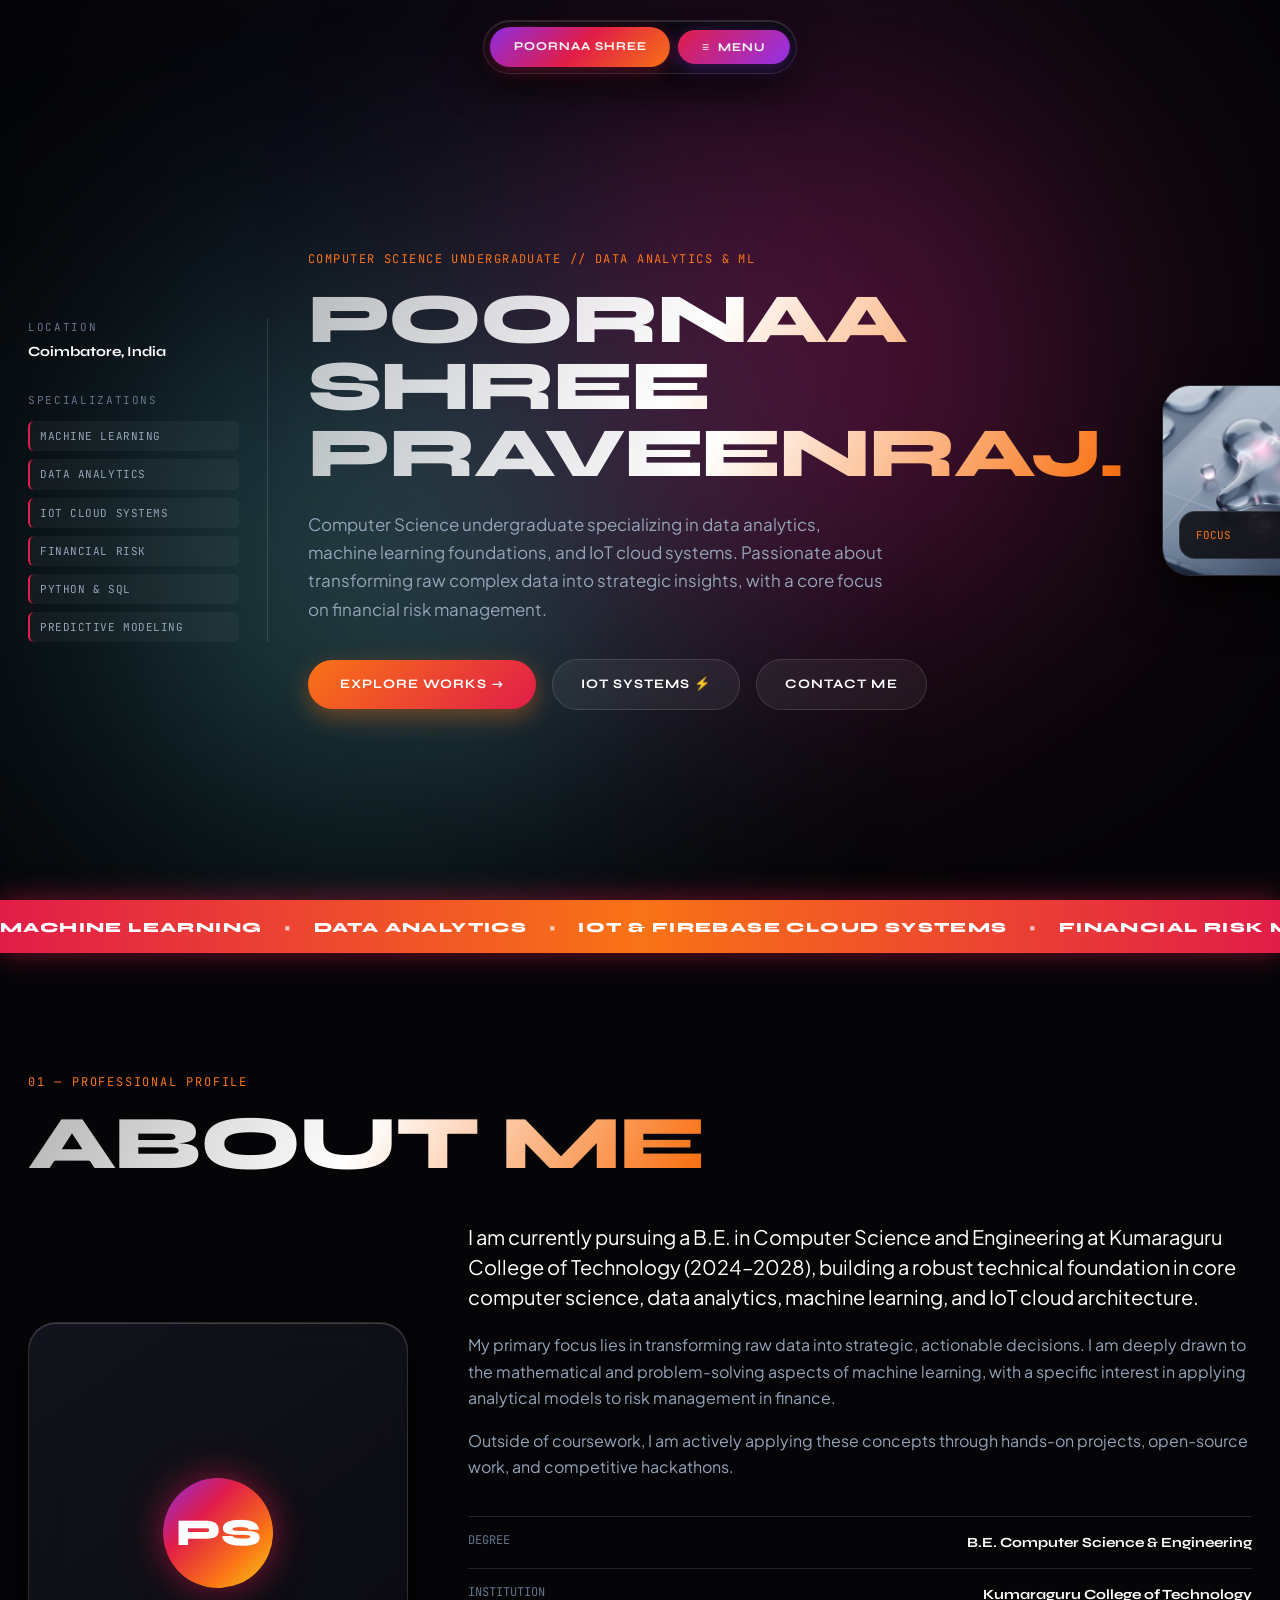
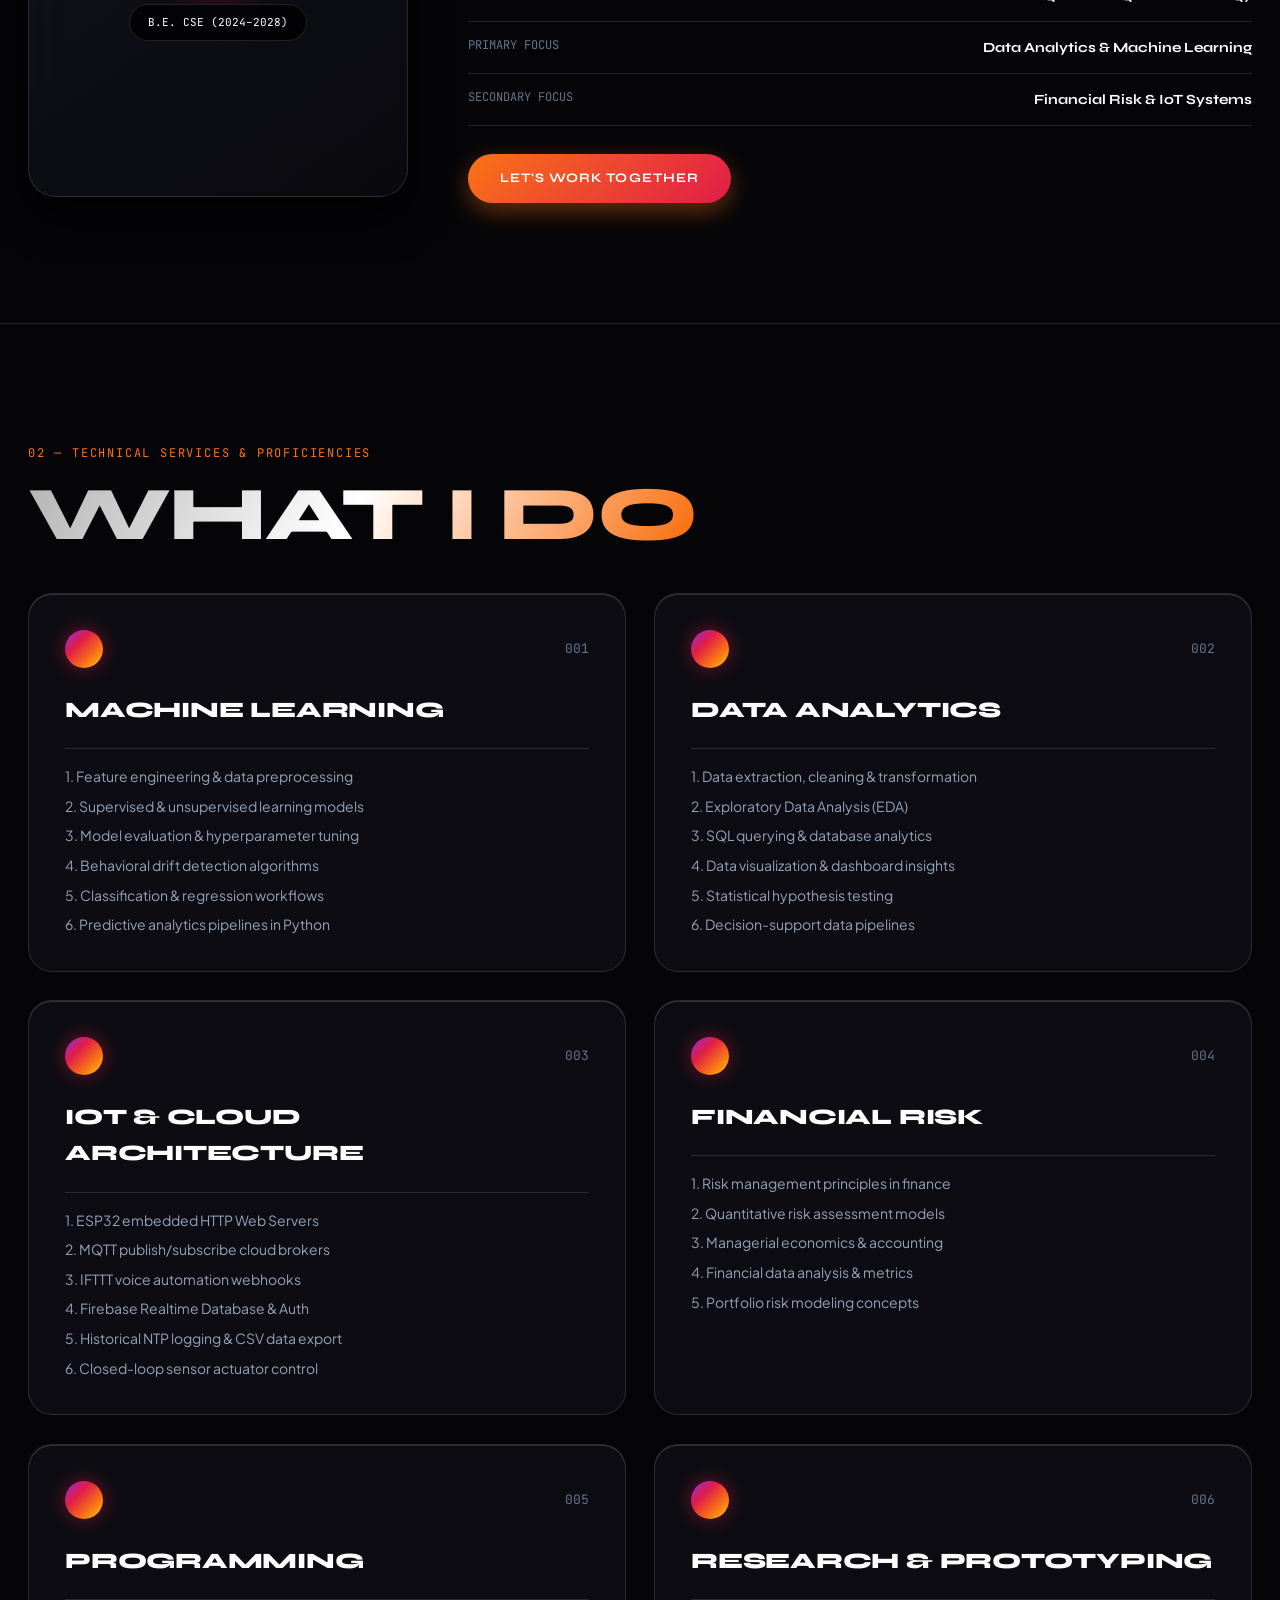
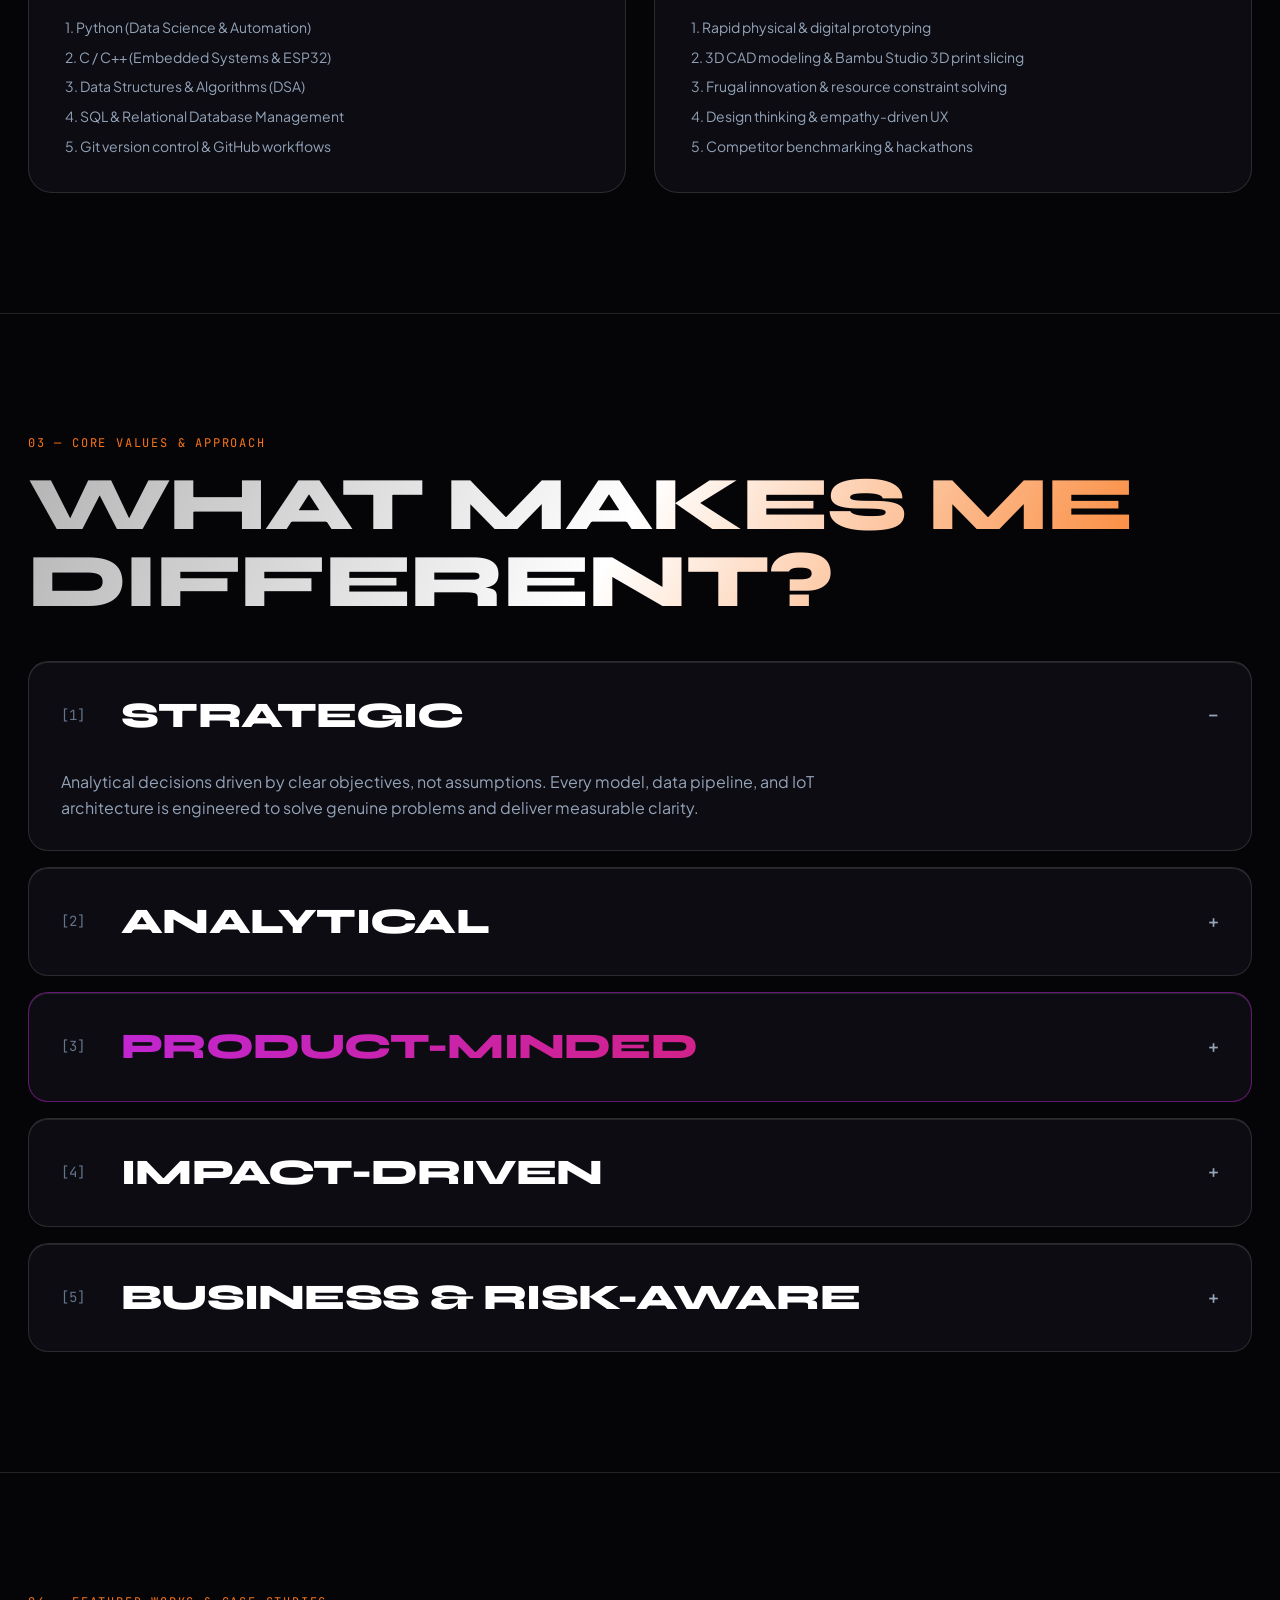
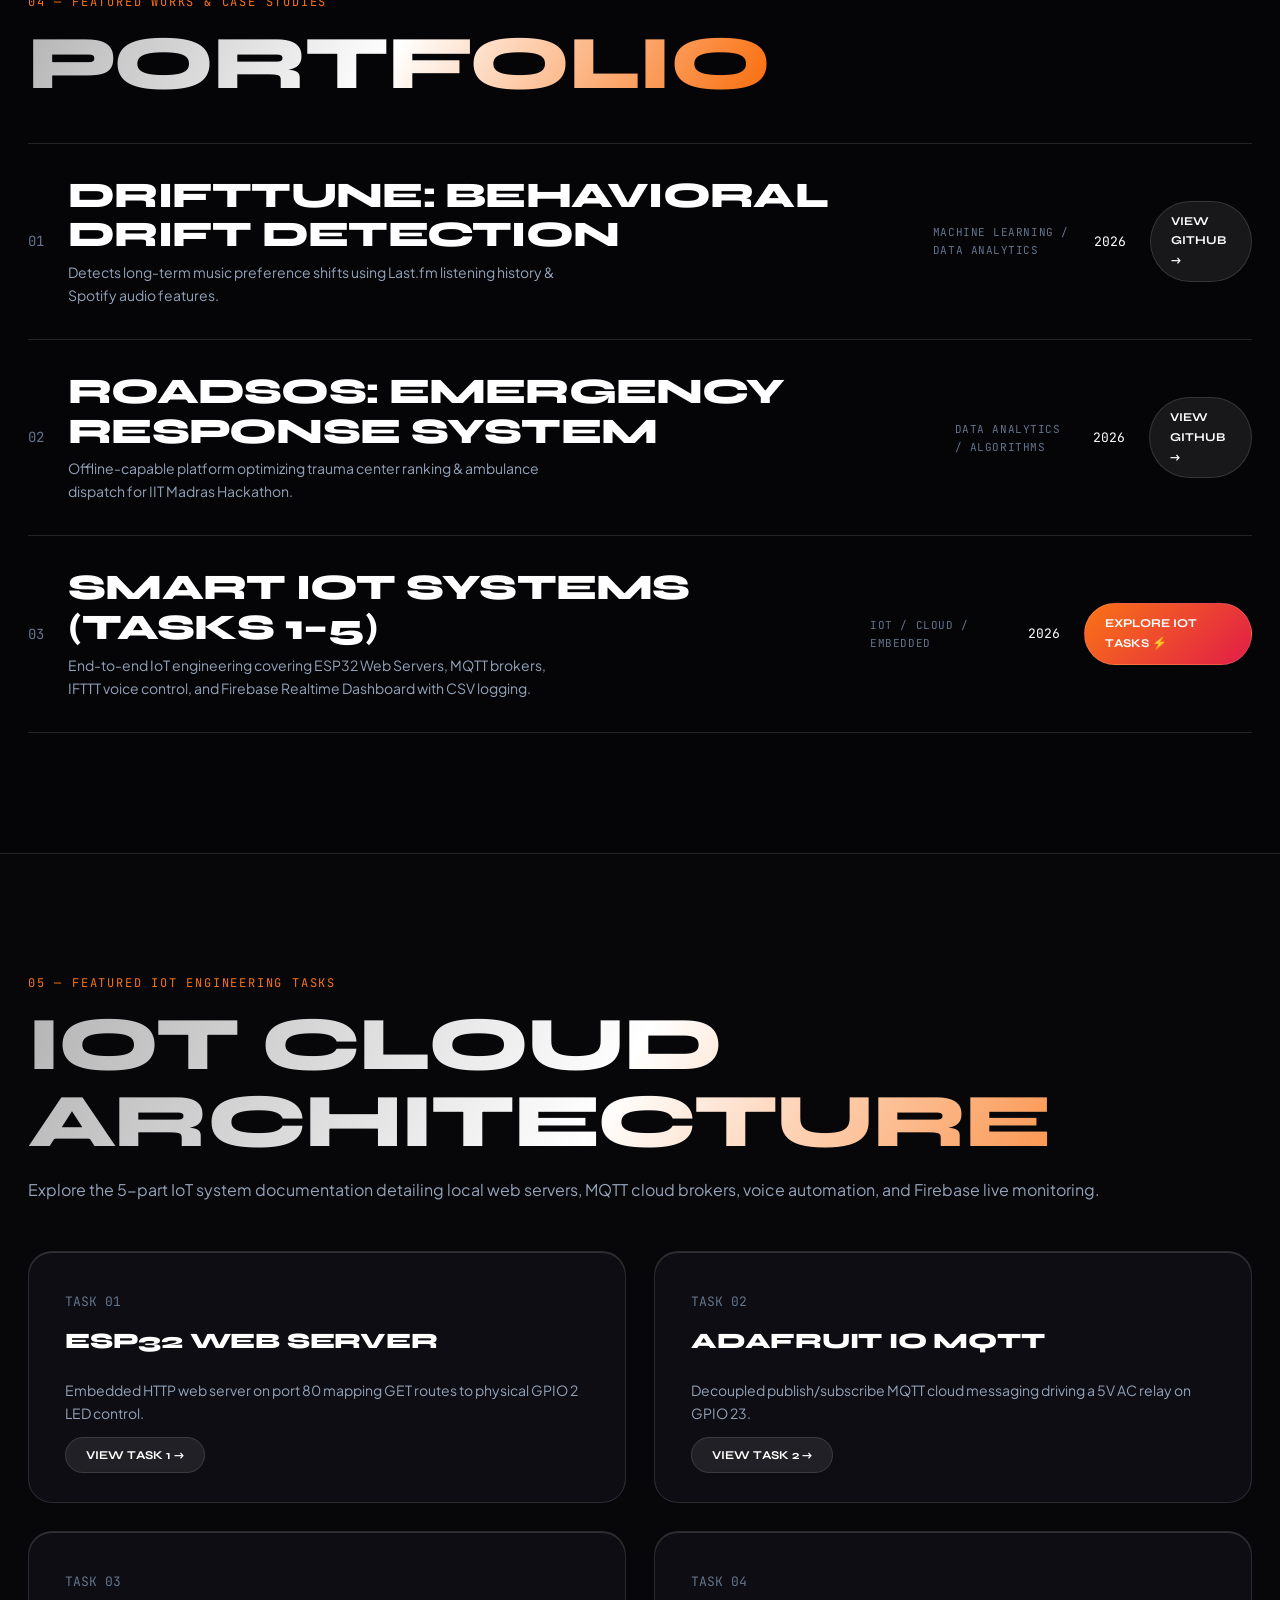
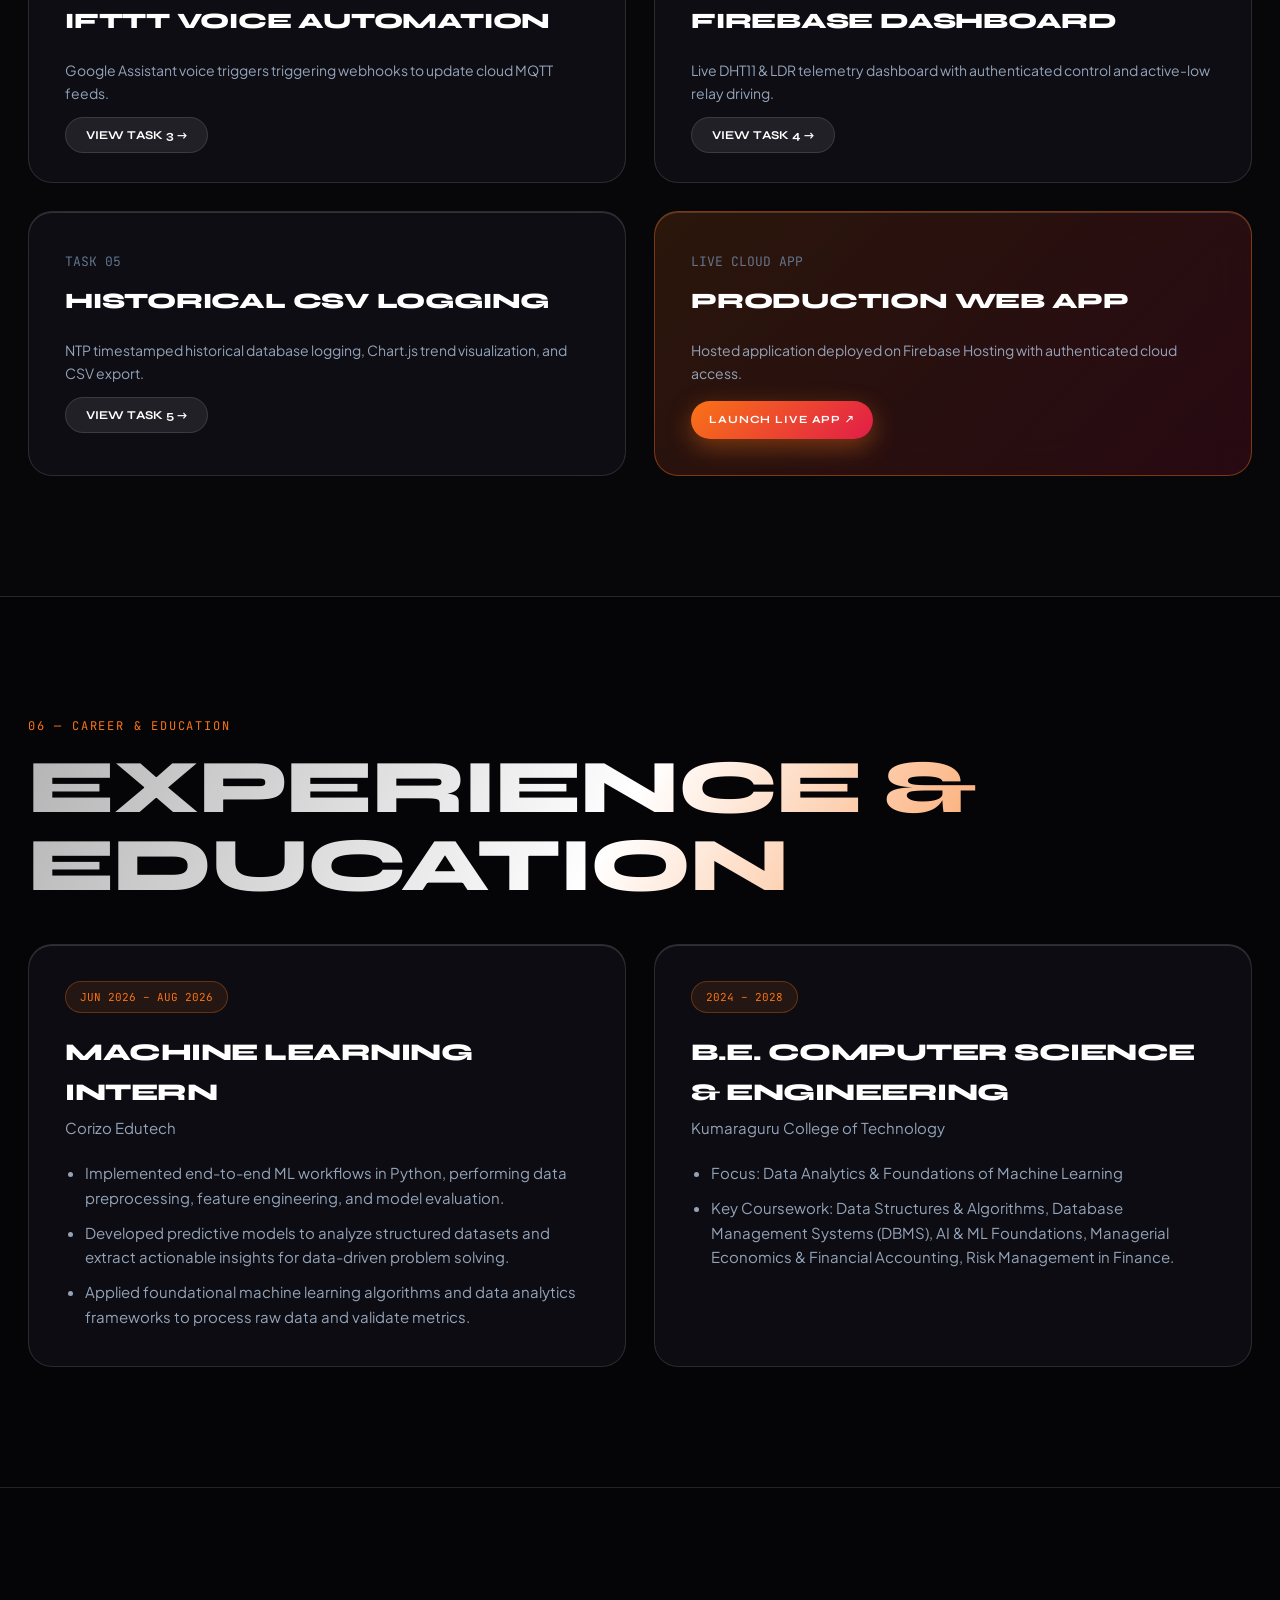
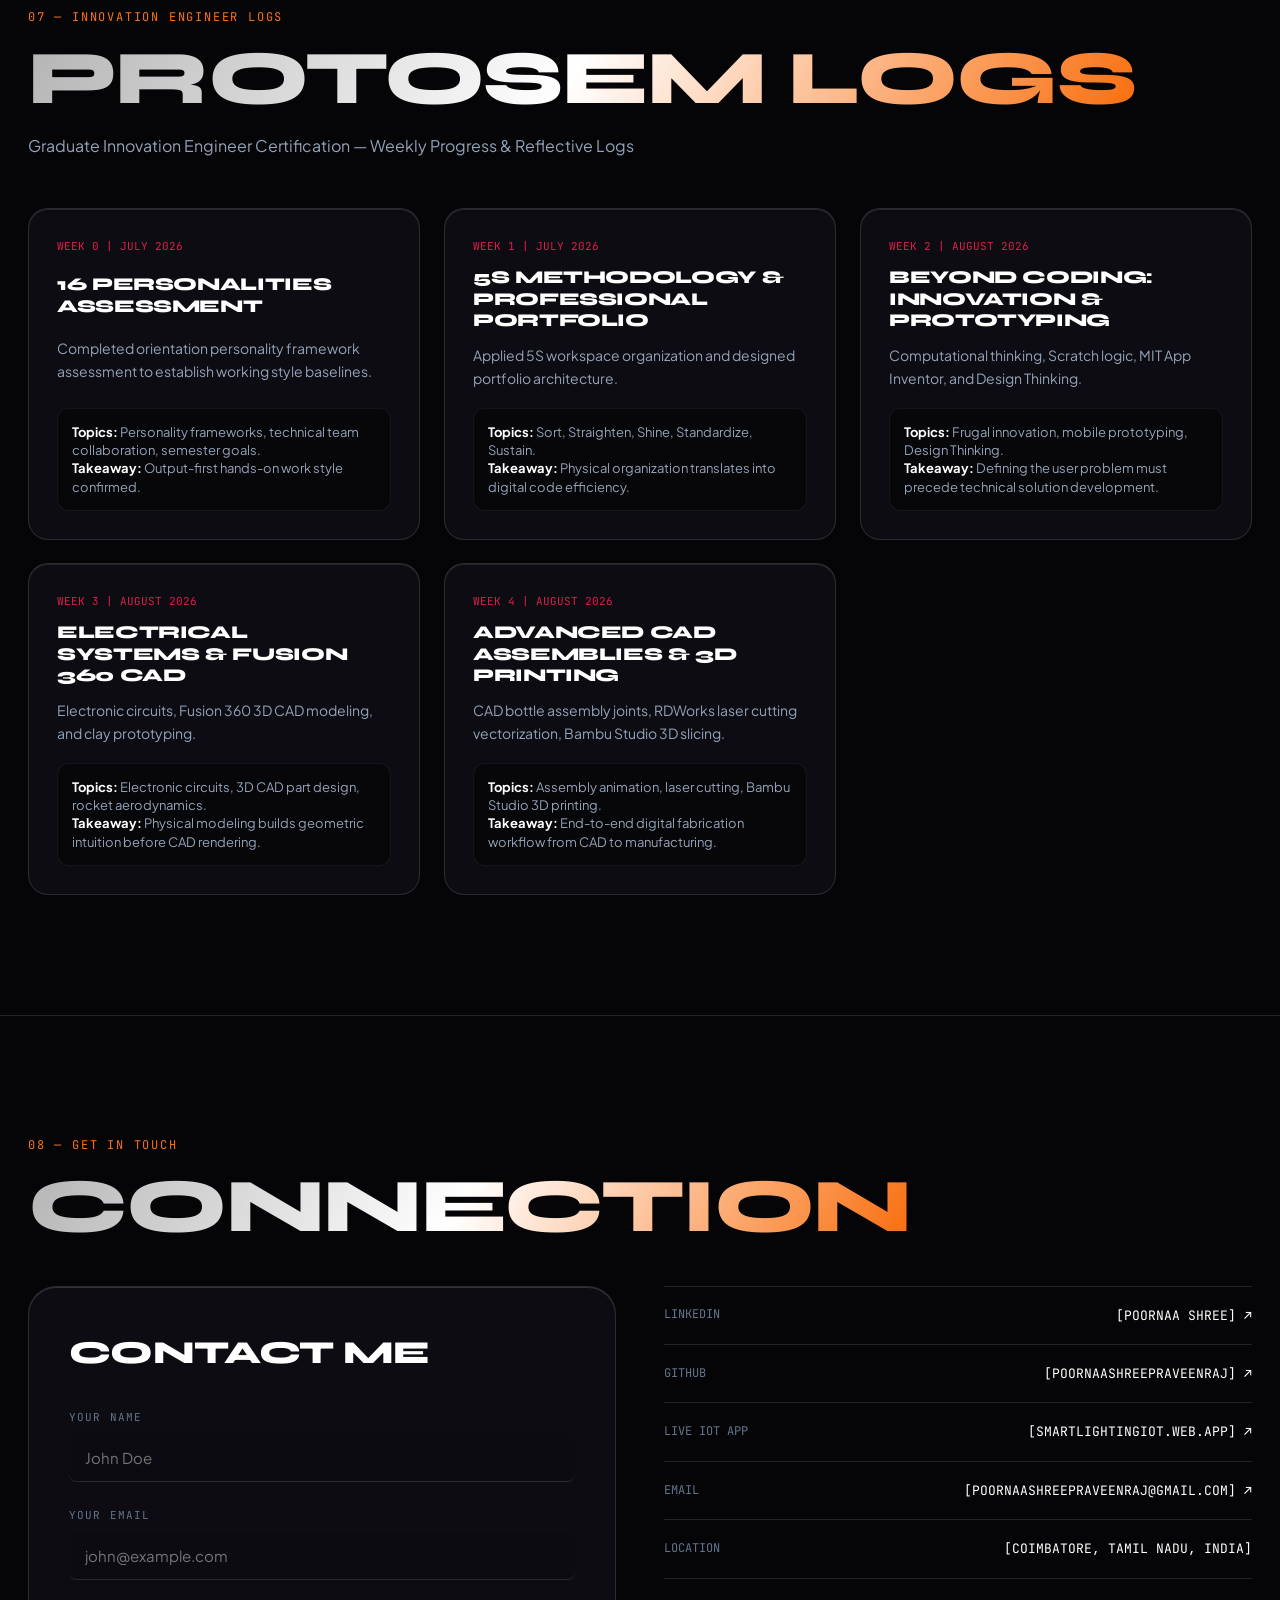
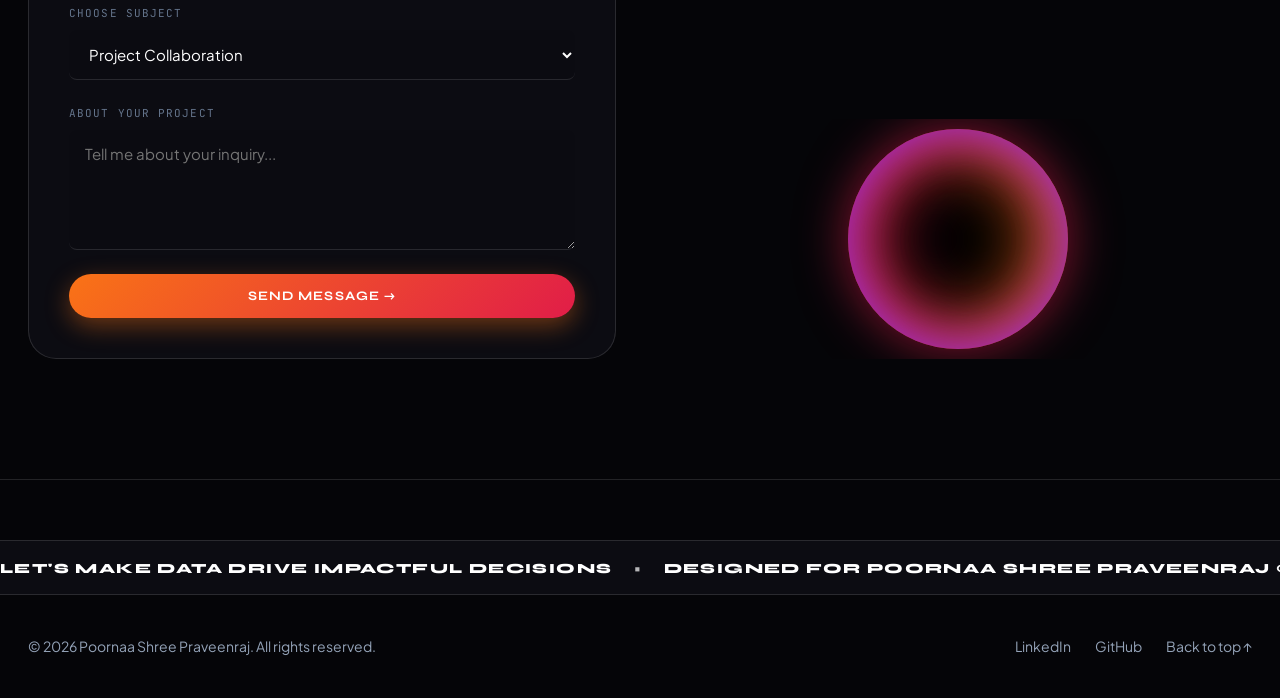
==== commit 76177a43: "Integrate React Bits Agency Site components: Canvas Particles, Shiny Text Shimmer, 3D Tilted Cards, " ====
--- a/index.html
+++ b/index.html
@@ -6,10 +6,10 @@
 <title>Poornaa Shree Praveenraj — Portfolio</title>
 <meta name="description" content="Portfolio of Poornaa Shree Praveenraj, CS undergraduate focused on Machine Learning, Data Analytics, and IoT Cloud Systems.">
 
-<!-- Google Fonts: Space Grotesk, Syne, Italianno, Plus Jakarta Sans, Space Mono -->
+<!-- Google Fonts: Syne, Space Grotesk, Plus Jakarta Sans, JetBrains Mono -->
 <link rel="preconnect" href="https://fonts.googleapis.com">
 <link rel="preconnect" href="https://fonts.gstatic.com" crossorigin>
-<link href="https://fonts.googleapis.com/css2?family=Italianno&family=Plus+Jakarta+Sans:ital,wght@0,300..800;1,300..800&family=Space+Grotesk:wght@400;600;700&family=Space+Mono:ital,wght@0,400;0,700;1,400&family=Syne:wght@700;800&display=swap" rel="stylesheet">
+<link href="https://fonts.googleapis.com/css2?family=Plus+Jakarta+Sans:ital,wght@0,300..800;1,300..800&family=Space+Grotesk:wght@400;600;700&family=Space+Mono:ital,wght@0,400;0,700;1,400&family=Syne:wght@700;800&family=JetBrains+Mono:wght@400;500;700&display=swap" rel="stylesheet">
 
 <link rel="stylesheet" href="styles.css">
 <script src="script.js" defer></script>
@@ -68,8 +68,8 @@
       <div class="hero-center-content">
         <div class="meta-tag">COMPUTER SCIENCE UNDERGRADUATE // DATA ANALYTICS &amp; ML</div>
         <h1 class="hero-display-title">
-          POORNAA SHREE<br>
-          PRAVEENRAJ.
+          <span class="shiny-text">POORNAA SHREE</span><br>
+          <span class="shiny-text">PRAVEENRAJ.</span>
         </h1>
         
         <p class="hero-description">
@@ -84,9 +84,12 @@
       </div>
 
       <div class="hero-right-visual">
-        <div class="glass-frame">
+        <div class="glass-frame tilted-card">
           <img src="liquid_glass_ui.jpg" alt="Liquid Glass UI Reference" class="liquid-glass-img">
-          <div class="glass-glow-ring"></div>
+          <div class="glass-stat-badge">
+            <span class="stat-label">FOCUS</span>
+            <span class="stat-val">B.E. CSE (2024–2028)</span>
+          </div>
         </div>
       </div>
     </div>
@@ -115,12 +118,14 @@
   <section class="section-block" id="about">
     <div class="container">
       <div class="section-label">01 — PROFESSIONAL PROFILE</div>
-      <h2 class="section-heading">ABOUT ME</h2>
+      <h2 class="section-heading"><span class="shiny-text">ABOUT ME</span></h2>
       
       <div class="about-grid-layout">
-        <div class="about-card-photo">
+        <div class="about-card-photo tilted-card">
           <div class="photo-placeholder-box">
-            <div class="avatar-initials">PS</div>
+            <div class="bento-avatar-icon">
+              <span>PS</span>
+            </div>
             <div class="photo-overlay-tag">B.E. CSE (2024–2028)</div>
           </div>
         </div>
@@ -165,11 +170,11 @@
   <section class="section-block" id="skills">
     <div class="container">
       <div class="section-label">02 — TECHNICAL SERVICES &amp; PROFICIENCIES</div>
-      <h2 class="section-heading">WHAT I DO</h2>
+      <h2 class="section-heading"><span class="shiny-text">WHAT I DO</span></h2>
       
       <div class="services-6grid">
         <!-- 001 -->
-        <div class="service-card">
+        <div class="service-card tilted-card">
           <div class="service-orb-badge">
             <div class="orb-icon"></div>
             <span class="service-num">001</span>
@@ -186,7 +191,7 @@
         </div>
 
         <!-- 002 -->
-        <div class="service-card">
+        <div class="service-card tilted-card">
           <div class="service-orb-badge">
             <div class="orb-icon"></div>
             <span class="service-num">002</span>
@@ -203,7 +208,7 @@
         </div>
 
         <!-- 003 -->
-        <div class="service-card">
+        <div class="service-card tilted-card">
           <div class="service-orb-badge">
             <div class="orb-icon"></div>
             <span class="service-num">003</span>
@@ -220,7 +225,7 @@
         </div>
 
         <!-- 004 -->
-        <div class="service-card">
+        <div class="service-card tilted-card">
           <div class="service-orb-badge">
             <div class="orb-icon"></div>
             <span class="service-num">004</span>
@@ -236,7 +241,7 @@
         </div>
 
         <!-- 005 -->
-        <div class="service-card">
+        <div class="service-card tilted-card">
           <div class="service-orb-badge">
             <div class="orb-icon"></div>
             <span class="service-num">005</span>
@@ -252,7 +257,7 @@
         </div>
 
         <!-- 006 -->
-        <div class="service-card">
+        <div class="service-card tilted-card">
           <div class="service-orb-badge">
             <div class="orb-icon"></div>
             <span class="service-num">006</span>
@@ -274,7 +279,7 @@
   <section class="section-block" id="different">
     <div class="container">
       <div class="section-label">03 — CORE VALUES &amp; APPROACH</div>
-      <h2 class="section-heading">WHAT MAKES ME DIFFERENT?</h2>
+      <h2 class="section-heading"><span class="shiny-text">WHAT MAKES ME DIFFERENT?</span></h2>
       
       <div class="diff-accordion-grid">
         <div class="diff-item active">
@@ -339,7 +344,7 @@
   <section class="section-block" id="projects">
     <div class="container">
       <div class="section-label">04 — FEATURED WORKS &amp; CASE STUDIES</div>
-      <h2 class="section-heading">PORTFOLIO</h2>
+      <h2 class="section-heading"><span class="shiny-text">PORTFOLIO</span></h2>
       
       <div class="projects-list-accordion">
         <!-- Project 01 -->
@@ -397,41 +402,41 @@
   <section class="section-block" style="background: rgba(255, 255, 255, 0.01);">
     <div class="container">
       <div class="section-label">05 — FEATURED IOT ENGINEERING TASKS</div>
-      <h2 class="section-heading">IOT CLOUD ARCHITECTURE</h2>
+      <h2 class="section-heading"><span class="shiny-text">IOT CLOUD ARCHITECTURE</span></h2>
       <p class="section-subtext">Explore the 5-part IoT system documentation detailing local web servers, MQTT cloud brokers, voice automation, and Firebase live monitoring.</p>
 
       <div class="services-6grid">
-        <div class="service-card">
+        <div class="service-card tilted-card">
           <span class="service-num">TASK 01</span>
           <h3 style="margin-top: 10px;">ESP32 Web Server</h3>
           <p style="font-size: 14px; color: var(--text-muted); margin-bottom: 16px;">Embedded HTTP web server on port 80 mapping GET routes to physical GPIO 2 LED control.</p>
           <a href="iot.html#task1" class="project-link-btn">VIEW TASK 1 →</a>
         </div>
-        <div class="service-card">
+        <div class="service-card tilted-card">
           <span class="service-num">TASK 02</span>
           <h3 style="margin-top: 10px;">Adafruit IO MQTT</h3>
           <p style="font-size: 14px; color: var(--text-muted); margin-bottom: 16px;">Decoupled publish/subscribe MQTT cloud messaging driving a 5V AC relay on GPIO 23.</p>
           <a href="iot.html#task2" class="project-link-btn">VIEW TASK 2 →</a>
         </div>
-        <div class="service-card">
+        <div class="service-card tilted-card">
           <span class="service-num">TASK 03</span>
           <h3 style="margin-top: 10px;">IFTTT Voice Automation</h3>
           <p style="font-size: 14px; color: var(--text-muted); margin-bottom: 16px;">Google Assistant voice triggers triggering webhooks to update cloud MQTT feeds.</p>
           <a href="iot.html#task3" class="project-link-btn">VIEW TASK 3 →</a>
         </div>
-        <div class="service-card">
+        <div class="service-card tilted-card">
           <span class="service-num">TASK 04</span>
           <h3 style="margin-top: 10px;">Firebase Dashboard</h3>
           <p style="font-size: 14px; color: var(--text-muted); margin-bottom: 16px;">Live DHT11 &amp; LDR telemetry dashboard with authenticated control and active-low relay driving.</p>
           <a href="iot.html#task4" class="project-link-btn">VIEW TASK 4 →</a>
         </div>
-        <div class="service-card">
+        <div class="service-card tilted-card">
           <span class="service-num">TASK 05</span>
           <h3 style="margin-top: 10px;">Historical CSV Logging</h3>
           <p style="font-size: 14px; color: var(--text-muted); margin-bottom: 16px;">NTP timestamped historical database logging, Chart.js trend visualization, and CSV export.</p>
           <a href="iot.html#task5" class="project-link-btn">VIEW TASK 5 →</a>
         </div>
-        <div class="service-card" style="background: linear-gradient(135deg, rgba(249,115,22,0.15), rgba(225,29,72,0.15)); border-color: rgba(249,115,22,0.4);">
+        <div class="service-card tilted-card" style="background: linear-gradient(135deg, rgba(249,115,22,0.15), rgba(225,29,72,0.15)); border-color: rgba(249,115,22,0.4);">
           <span class="service-num">LIVE CLOUD APP</span>
           <h3 style="margin-top: 10px;">Production Web App</h3>
           <p style="font-size: 14px; color: var(--text-muted); margin-bottom: 16px;">Hosted application deployed on Firebase Hosting with authenticated cloud access.</p>
@@ -445,10 +450,10 @@
   <section class="section-block" id="experience">
     <div class="container">
       <div class="section-label">06 — CAREER &amp; EDUCATION</div>
-      <h2 class="section-heading">EXPERIENCE &amp; EDUCATION</h2>
+      <h2 class="section-heading"><span class="shiny-text">EXPERIENCE &amp; EDUCATION</span></h2>
       
       <div class="timeline-container">
-        <div class="timeline-card">
+        <div class="timeline-card tilted-card">
           <div class="timeline-badge">JUN 2026 – AUG 2026</div>
           <h3 class="timeline-role">Machine Learning Intern</h3>
           <div class="timeline-org">Corizo Edutech</div>
@@ -459,7 +464,7 @@
           </ul>
         </div>
 
-        <div class="timeline-card">
+        <div class="timeline-card tilted-card">
           <div class="timeline-badge">2024 – 2028</div>
           <h3 class="timeline-role">B.E. Computer Science &amp; Engineering</h3>
           <div class="timeline-org">Kumaraguru College of Technology</div>
@@ -476,11 +481,11 @@
   <section class="section-block" id="protosem">
     <div class="container">
       <div class="section-label">07 — INNOVATION ENGINEER LOGS</div>
-      <h2 class="section-heading">PROTOSEM LOGS</h2>
+      <h2 class="section-heading"><span class="shiny-text">PROTOSEM LOGS</span></h2>
       <p class="section-subtext">Graduate Innovation Engineer Certification — Weekly Progress &amp; Reflective Logs</p>
       
       <div class="protosem-grid">
-        <div class="protosem-card">
+        <div class="protosem-card tilted-card">
           <div class="log-week-tag">WEEK 0 | JULY 2026</div>
           <h3>16 Personalities Assessment</h3>
           <p class="log-intro">Completed orientation personality framework assessment to establish working style baselines.</p>
@@ -490,7 +495,7 @@
           </div>
         </div>
 
-        <div class="protosem-card">
+        <div class="protosem-card tilted-card">
           <div class="log-week-tag">WEEK 1 | JULY 2026</div>
           <h3>5S Methodology &amp; Professional Portfolio</h3>
           <p class="log-intro">Applied 5S workspace organization and designed portfolio architecture.</p>
@@ -500,7 +505,7 @@
           </div>
         </div>
 
-        <div class="protosem-card">
+        <div class="protosem-card tilted-card">
           <div class="log-week-tag">WEEK 2 | AUGUST 2026</div>
           <h3>Beyond Coding: Innovation &amp; Prototyping</h3>
           <p class="log-intro">Computational thinking, Scratch logic, MIT App Inventor, and Design Thinking.</p>
@@ -510,7 +515,7 @@
           </div>
         </div>
 
-        <div class="protosem-card">
+        <div class="protosem-card tilted-card">
           <div class="log-week-tag">WEEK 3 | AUGUST 2026</div>
           <h3>Electrical Systems &amp; Fusion 360 CAD</h3>
           <p class="log-intro">Electronic circuits, Fusion 360 3D CAD modeling, and clay prototyping.</p>
@@ -520,7 +525,7 @@
           </div>
         </div>
 
-        <div class="protosem-card">
+        <div class="protosem-card tilted-card">
           <div class="log-week-tag">WEEK 4 | AUGUST 2026</div>
           <h3>Advanced CAD Assemblies &amp; 3D Printing</h3>
           <p class="log-intro">CAD bottle assembly joints, RDWorks laser cutting vectorization, Bambu Studio 3D slicing.</p>
@@ -537,11 +542,11 @@
   <section class="section-block" id="contact">
     <div class="container">
       <div class="section-label">08 — GET IN TOUCH</div>
-      <h2 class="section-heading">CONNECTION</h2>
+      <h2 class="section-heading"><span class="shiny-text">CONNECTION</span></h2>
       
       <div class="contact-dual-layout">
         <!-- Left: Contact Form -->
-        <div class="contact-form-card">
+        <div class="contact-form-card tilted-card">
           <h3 class="form-title">CONTACT ME</h3>
           <form id="contactForm" novalidate>
             <div class="form-field">
--- a/styles.css
+++ b/styles.css
@@ -1,27 +1,33 @@
 /* ==========================================================================
-   LIQUID GLASS & DARK FUTURISTIC EDITORIAL BRAND DESIGN SYSTEM
-   Source Inspiration: Daryna Hrachova Portfolio Case Study (Behance)
-   Theme: Obsidian Pitch Black (#000000 / #050507) + Liquid Glass & Iridescent Holographic Spectrum
-   Typography: Space Grotesk (Display Headings) + Italianno (Calligraphic Script Flourish) + Plus Jakarta Sans (Body) + Space Mono (Monospace Badges)
+   REACT BITS AGENCY SITE DESIGN SYSTEM & ANIMATED EFFECTS
+   Source: https://pro.reactbits.dev/docs/templates/agency-site
+   Features:
+     - Shiny Text Animated Shimmer
+     - WebGL / Canvas Background Particle Physics
+     - 3D Tilted Glass Bento Cards & Dynamic Glare Overlays
+     - Magnet Buttons & Spring Physics
+     - Variable Proximity & True Focus Text Scaling
+     - High-End Glassmorphism Dark Mode Palette
    ========================================================================== */
 
 :root {
-  /* Core Obsidian Dark Surface Tokens */
-  --bg-dark: #000000;
-  --bg-surface: #050507;
-  --bg-card: #0F0F13;
-  --bg-card-hover: #16161D;
-  --bg-input: #0A0A0E;
+  /* Core Surface Tokens */
+  --bg-dark: #050508;
+  --bg-surface: #0A0A10;
+  --bg-card: rgba(18, 18, 26, 0.65);
+  --bg-card-hover: rgba(28, 28, 40, 0.85);
+  --bg-input: rgba(12, 12, 18, 0.9);
   
   /* Text & Border Tokens */
   --text-main: #FFFFFF;
-  --text-muted: #888894;
-  --text-dim: #555560;
+  --text-muted: #94A3B8;
+  --text-dim: #64748B;
   --border-subtle: rgba(255, 255, 255, 0.12);
-  --border-active: rgba(255, 255, 255, 0.3);
+  --border-glow: rgba(249, 115, 22, 0.4);
   
-  /* Iridescent Spectrum Tokens */
+  /* React Bits Gradient Spectrum */
   --grad-spectrum: linear-gradient(135deg, #8E2DE2 0%, #E11D48 35%, #F97316 70%, #FACC15 100%);
+  --grad-shiny: linear-gradient(120deg, rgba(255,255,255,0.7) 0%, #FFFFFF 25%, #F97316 50%, #E11D48 75%, rgba(255,255,255,0.7) 100%);
   --grad-nav-brand: linear-gradient(135deg, #8E2DE2 0%, #E11D48 50%, #F97316 100%);
   --grad-nav-menu: linear-gradient(135deg, #E11D48 0%, #9333EA 100%);
   --grad-ribbon: linear-gradient(90deg, #E11D48 0%, #F97316 50%, #E11D48 100%);
@@ -29,10 +35,10 @@
   --grad-coral-btn: linear-gradient(135deg, #F97316 0%, #E11D48 100%);
 
   /* Font Families */
-  --font-display: 'Space Grotesk', -apple-system, sans-serif;
+  --font-display: 'Syne', 'Space Grotesk', -apple-system, sans-serif;
   --font-script: 'Italianno', cursive;
   --font-body: 'Plus Jakarta Sans', -apple-system, sans-serif;
-  --font-mono: 'Space Mono', monospace;
+  --font-mono: 'JetBrains Mono', 'Space Mono', monospace;
 
   /* Transitions */
   --trans-fast: 200ms cubic-bezier(0.16, 1, 0.3, 1);
@@ -40,7 +46,7 @@
   --trans-spring: 500ms cubic-bezier(0.16, 1, 0.3, 1);
 }
 
-/* Reset & Basic Body Setup */
+/* Reset & Basic Setup */
 *, *::before, *::after {
   box-sizing: border-box;
   margin: 0;
@@ -61,9 +67,21 @@
   font-size: 15px;
   line-height: 1.65;
   overflow-x: hidden;
-}
-
-/* Skip link for Accessibility */
+  position: relative;
+}
+
+/* Canvas Particle Overlay */
+#particleCanvas {
+  position: fixed;
+  top: 0;
+  left: 0;
+  width: 100vw;
+  height: 100vh;
+  z-index: 0;
+  pointer-events: none;
+}
+
+/* Skip link */
 .skip-link {
   position: absolute;
   left: -999px;
@@ -77,38 +95,38 @@
 }
 .skip-link:focus { left: 24px; top: 24px; }
 
-/* Container */
 .container {
   max-width: 1280px;
   margin: 0 auto;
   padding: 0 28px;
-}
-
-/* ==========================================================================
-   SIGNATURE TYPOGRAPHY & CALLIGRAPHIC FLOURISHES
-   ========================================================================== */
+  position: relative;
+  z-index: 2;
+}
+
+/* ==========================================================================
+   REACT BITS: SHINY TEXT ANIMATED GRADIENT SHIMMER
+   ========================================================================== */
+.shiny-text {
+  background: var(--grad-shiny);
+  background-size: 200% auto;
+  -webkit-background-clip: text;
+  background-clip: text;
+  -webkit-text-fill-color: transparent;
+  animation: shinyTextSweep 4s linear infinite;
+  display: inline-block;
+}
+
+@keyframes shinyTextSweep {
+  0% { background-position: 200% center; }
+  100% { background-position: -200% center; }
+}
+
 h1, h2, h3, h4 {
   font-family: var(--font-display);
-  font-weight: 700;
+  font-weight: 800;
   text-transform: uppercase;
   letter-spacing: -0.02em;
   color: var(--text-main);
-}
-
-.flourish {
-  font-family: var(--font-script);
-  font-style: italic;
-  font-weight: 400;
-  text-transform: none;
-  font-size: 1.28em;
-  line-height: 0.8;
-  display: inline-block;
-  vertical-align: baseline;
-  margin: 0 0.02em;
-  background: linear-gradient(135deg, #FFFFFF 40%, #F97316 100%);
-  -webkit-background-clip: text;
-  -webkit-text-fill-color: transparent;
-  filter: drop-shadow(0 0 12px rgba(225, 29, 72, 0.4));
 }
 
 .section-label {
@@ -121,7 +139,7 @@
 }
 
 .section-heading {
-  font-size: clamp(38px, 6vw, 72px);
+  font-size: clamp(38px, 6vw, 76px);
   line-height: 1.02;
   margin-bottom: 40px;
   color: var(--text-main);
@@ -135,7 +153,7 @@
 }
 
 /* ==========================================================================
-   FLOATING GLASSMORPHISM PILL NAVBAR
+   REACT BITS: MAGNET BUTTONS & FLOATING NAVBAR
    ========================================================================== */
 .site-header {
   position: fixed;
@@ -152,13 +170,13 @@
   display: flex;
   align-items: center;
   gap: 8px;
-  background: rgba(10, 10, 15, 0.82);
-  backdrop-filter: blur(20px) saturate(180%);
-  -webkit-backdrop-filter: blur(20px) saturate(180%);
+  background: rgba(10, 10, 16, 0.85);
+  backdrop-filter: blur(24px) saturate(180%);
+  -webkit-backdrop-filter: blur(24px) saturate(180%);
   padding: 6px;
   border-radius: 100px;
   border: 1px solid var(--border-subtle);
-  box-shadow: 0 12px 40px rgba(0, 0, 0, 0.8);
+  box-shadow: 0 12px 40px rgba(0, 0, 0, 0.8), inset 0 1px 0 rgba(255,255,255,0.15);
 }
 
 .pill-nav-btn {
@@ -176,7 +194,8 @@
   text-decoration: none;
   border: none;
   cursor: pointer;
-  transition: var(--trans-spring);
+  transition: transform 0.2s cubic-bezier(0.16, 1, 0.3, 1), box-shadow 0.3s ease;
+  will-change: transform;
 }
 
 .pill-brand {
@@ -184,7 +203,6 @@
   box-shadow: 0 4px 18px rgba(225, 29, 72, 0.35);
 }
 .pill-brand:hover {
-  transform: scale(1.04);
   box-shadow: 0 6px 24px rgba(225, 29, 72, 0.6);
 }
 
@@ -193,7 +211,6 @@
   box-shadow: 0 4px 18px rgba(147, 51, 234, 0.35);
 }
 .pill-menu:hover {
-  transform: scale(1.04);
   box-shadow: 0 6px 24px rgba(147, 51, 234, 0.6);
 }
 
@@ -204,8 +221,8 @@
   left: 50%;
   transform: translateX(-50%) translateY(-10px);
   width: 320px;
-  background: rgba(15, 15, 22, 0.95);
-  backdrop-filter: blur(24px);
+  background: rgba(15, 15, 24, 0.95);
+  backdrop-filter: blur(30px);
   border: 1px solid var(--border-subtle);
   border-radius: 24px;
   padding: 16px;
@@ -227,7 +244,7 @@
 .nav-dropdown a {
   font-family: var(--font-display);
   font-size: 13px;
-  font-weight: 600;
+  font-weight: 700;
   letter-spacing: 0.05em;
   color: var(--text-muted);
   text-decoration: none;
@@ -236,14 +253,46 @@
   transition: var(--trans-fast);
 }
 
-.nav-dropdown a:hover {
-  background: rgba(255, 255, 255, 0.08);
+.nav-dropdown a:hover, .nav-dropdown a.active {
+  background: rgba(255, 255, 255, 0.1);
   color: #FFFFFF;
 }
 
 /* ==========================================================================
-   HERO SECTION
-   ========================================================================== */
+   REACT BITS: 3D TILTED CARDS & GLASSMORPHISM BEN TO PANELS
+   ========================================================================== */
+.tilted-card {
+  perspective: 1000px;
+  transform-style: preserve-3d;
+  position: relative;
+  will-change: transform;
+}
+
+.tilted-card-inner {
+  transform-style: preserve-3d;
+  transition: transform 0.15s ease-out, box-shadow 0.3s ease;
+  position: relative;
+  overflow: hidden;
+}
+
+.card-glare {
+  position: absolute;
+  top: 0;
+  left: 0;
+  width: 100%;
+  height: 100%;
+  background: radial-gradient(circle at 50% 50%, rgba(255,255,255,0.15), transparent 70%);
+  pointer-events: none;
+  opacity: 0;
+  transition: opacity 0.3s ease;
+  z-index: 10;
+}
+
+.tilted-card:hover .card-glare {
+  opacity: 1;
+}
+
+/* Hero Section Setup */
 .hero-section {
   position: relative;
   min-height: 100vh;
@@ -252,22 +301,22 @@
   display: flex;
   align-items: center;
   overflow: hidden;
-  background: radial-gradient(circle at 50% 30%, #0D0A14 0%, #000000 70%);
+  background: radial-gradient(circle at 50% 30%, #0D0A18 0%, #050508 70%);
 }
 
 .hero-aura {
   position: absolute;
   border-radius: 50%;
-  filter: blur(120px);
+  filter: blur(140px);
   pointer-events: none;
-  opacity: 0.45;
+  opacity: 0.5;
 }
 
 .hero-aura-1 {
   top: 10%;
   right: 15%;
-  width: 500px;
-  height: 500px;
+  width: 550px;
+  height: 550px;
   background: radial-gradient(circle, #8E2DE2 0%, #E11D48 50%, transparent 70%);
   animation: pulseAura 8s infinite alternate ease-in-out;
 }
@@ -275,15 +324,15 @@
 .hero-aura-2 {
   bottom: 10%;
   left: 10%;
-  width: 450px;
-  height: 450px;
+  width: 500px;
+  height: 500px;
   background: radial-gradient(circle, #F97316 0%, #00C9FF 60%, transparent 70%);
   animation: pulseAura 10s infinite alternate-reverse ease-in-out;
 }
 
 @keyframes pulseAura {
-  0% { transform: scale(1) translate(0, 0); opacity: 0.35; }
-  100% { transform: scale(1.25) translate(30px, -20px); opacity: 0.55; }
+  0% { transform: scale(1) translate(0, 0); opacity: 0.4; }
+  100% { transform: scale(1.3) translate(30px, -20px); opacity: 0.65; }
 }
 
 .hero-container {
@@ -311,7 +360,7 @@
 .ticker-val {
   font-family: var(--font-display);
   font-size: 14px;
-  font-weight: 600;
+  font-weight: 700;
   color: var(--text-main);
   margin-top: 4px;
 }
@@ -329,10 +378,17 @@
   font-size: 11px;
   color: var(--text-muted);
   letter-spacing: 0.05em;
-  padding: 4px 8px;
+  padding: 6px 10px;
   background: rgba(255, 255, 255, 0.04);
-  border-radius: 4px;
+  border-radius: 6px;
   border-left: 2px solid #E11D48;
+  transition: transform 0.2s ease;
+}
+
+.hero-skills-stack li:hover {
+  transform: translateX(4px);
+  color: #FFFFFF;
+  border-left-color: #F97316;
 }
 
 .hero-center-content {
@@ -368,7 +424,7 @@
   gap: 16px;
 }
 
-/* Button Component Styles */
+/* Primary Button Styles */
 .btn-primary-gradient {
   display: inline-flex;
   align-items: center;
@@ -386,11 +442,11 @@
   border: none;
   cursor: pointer;
   box-shadow: 0 8px 25px rgba(249, 115, 22, 0.4);
-  transition: var(--trans-spring);
+  transition: transform 0.2s cubic-bezier(0.16, 1, 0.3, 1), box-shadow 0.3s ease;
+  will-change: transform;
 }
 
 .btn-primary-gradient:hover {
-  transform: translateY(-2px) scale(1.03);
   box-shadow: 0 12px 32px rgba(249, 115, 22, 0.6);
 }
 
@@ -418,7 +474,7 @@
   border-color: #FFFFFF;
 }
 
-/* Right Visual Element (Liquid Glass UI) */
+/* Glass Frame Hero Visual */
 .hero-right-visual {
   display: flex;
   justify-content: center;
@@ -427,12 +483,13 @@
 .glass-frame {
   position: relative;
   width: 100%;
-  max-width: 320px;
+  max-width: 340px;
   border-radius: 28px;
   overflow: hidden;
   border: 1px solid var(--border-subtle);
-  box-shadow: 0 20px 50px rgba(0, 0, 0, 0.8);
-  background: var(--bg-card);
+  box-shadow: 0 20px 50px rgba(0, 0, 0, 0.8), inset 0 1px 0 rgba(255,255,255,0.2);
+  background: rgba(18, 18, 26, 0.8);
+  backdrop-filter: blur(20px);
 }
 
 .liquid-glass-img {
@@ -444,11 +501,40 @@
 }
 
 .glass-frame:hover .liquid-glass-img {
-  transform: scale(1.05);
-}
-
-/* ==========================================================================
-   MARQUEE RIBBON TICKER
+  transform: scale(1.06);
+}
+
+/* Floating Glass Stat Overlay Badge */
+.glass-stat-badge {
+  position: absolute;
+  bottom: 16px;
+  left: 16px;
+  right: 16px;
+  background: rgba(10, 10, 15, 0.85);
+  backdrop-filter: blur(16px);
+  border: 1px solid var(--border-subtle);
+  border-radius: 16px;
+  padding: 12px 16px;
+  display: flex;
+  align-items: center;
+  justify-content: space-between;
+}
+
+.stat-label {
+  font-family: var(--font-mono);
+  font-size: 11px;
+  color: #F97316;
+}
+
+.stat-val {
+  font-family: var(--font-display);
+  font-size: 13px;
+  font-weight: 700;
+  color: #FFFFFF;
+}
+
+/* ==========================================================================
+   REACT BITS: MARQUEE TICKER RIBBON
    ========================================================================== */
 .marquee-ribbon {
   width: 100%;
@@ -466,7 +552,7 @@
   animation: marqueeLoop 25s linear infinite;
   font-family: var(--font-display);
   font-size: 14px;
-  font-weight: 700;
+  font-weight: 800;
   letter-spacing: 0.1em;
   text-transform: uppercase;
   color: #FFFFFF;
@@ -489,10 +575,11 @@
   padding: 120px 0;
   border-bottom: 1px solid var(--border-subtle);
   position: relative;
-}
-
-/* ==========================================================================
-   SECTION 01: ABOUT ME
+  z-index: 2;
+}
+
+/* ==========================================================================
+   SECTION 01: ABOUT ME & BENTO CARD
    ========================================================================== */
 .about-grid-layout {
   display: grid;
@@ -509,7 +596,8 @@
 .photo-placeholder-box {
   width: 100%;
   aspect-ratio: 4 / 5;
-  background: linear-gradient(145deg, #161622 0%, #0A0A0F 100%);
+  background: linear-gradient(145deg, rgba(25, 25, 38, 0.7) 0%, rgba(10, 10, 15, 0.9) 100%);
+  backdrop-filter: blur(30px);
   border: 1px solid var(--border-subtle);
   border-radius: 28px;
   display: flex;
@@ -518,22 +606,29 @@
   justify-content: center;
   position: relative;
   overflow: hidden;
-  box-shadow: 0 20px 40px rgba(0, 0, 0, 0.6);
-}
-
-.avatar-initials {
-  font-family: var(--font-display);
-  font-size: 96px;
-  font-weight: 700;
+  box-shadow: 0 20px 40px rgba(0, 0, 0, 0.8), inset 0 1px 0 rgba(255,255,255,0.2);
+}
+
+.bento-avatar-icon {
+  width: 110px;
+  height: 110px;
+  border-radius: 50%;
   background: var(--grad-spectrum);
-  -webkit-background-clip: text;
-  -webkit-text-fill-color: transparent;
-  opacity: 0.9;
+  display: flex;
+  align-items: center;
+  justify-content: center;
+  box-shadow: 0 0 35px rgba(225, 29, 72, 0.6);
+  margin-bottom: 16px;
+}
+
+.bento-avatar-icon span {
+  font-family: var(--font-display);
+  font-size: 38px;
+  font-weight: 800;
+  color: #FFFFFF;
 }
 
 .photo-overlay-tag {
-  position: absolute;
-  bottom: 20px;
   background: rgba(0, 0, 0, 0.75);
   backdrop-filter: blur(10px);
   padding: 8px 18px;
@@ -578,7 +673,7 @@
 
 .meta-val {
   font-family: var(--font-display);
-  font-weight: 600;
+  font-weight: 700;
   color: var(--text-main);
 }
 
@@ -593,19 +688,20 @@
 
 .service-card {
   background: var(--bg-card);
+  backdrop-filter: blur(24px);
   border: 1px solid var(--border-subtle);
   border-radius: 24px;
   padding: 36px;
-  transition: var(--trans-spring);
+  transition: transform 0.15s ease-out, box-shadow 0.3s ease, border-color 0.3s ease;
   position: relative;
   overflow: hidden;
+  box-shadow: inset 0 1px 0 rgba(255,255,255,0.15);
 }
 
 .service-card:hover {
   background: var(--bg-card-hover);
-  border-color: rgba(249, 115, 22, 0.4);
-  transform: translateY(-4px);
-  box-shadow: 0 16px 40px rgba(0, 0, 0, 0.8);
+  border-color: var(--border-glow);
+  box-shadow: 0 20px 45px rgba(0, 0, 0, 0.9), 0 0 25px rgba(249, 115, 22, 0.2);
 }
 
 .service-orb-badge {
@@ -651,7 +747,7 @@
 }
 
 /* ==========================================================================
-   SECTION 03: VALUE PROPOSITION ACCORDION ("WHAT MAKES ME DIFFERENT?")
+   SECTION 03: VALUE ACCORDION ("WHAT MAKES ME DIFFERENT?")
    ========================================================================== */
 .diff-accordion-grid {
   display: flex;
@@ -661,10 +757,12 @@
 
 .diff-item {
   background: var(--bg-card);
+  backdrop-filter: blur(24px);
   border: 1px solid var(--border-subtle);
   border-radius: 20px;
   overflow: hidden;
   transition: var(--trans-spring);
+  box-shadow: inset 0 1px 0 rgba(255,255,255,0.1);
 }
 
 .diff-item.highlight-purple {
@@ -690,7 +788,7 @@
 .diff-title {
   font-family: var(--font-display);
   font-size: clamp(20px, 3vw, 36px);
-  font-weight: 700;
+  font-weight: 800;
   text-transform: uppercase;
   letter-spacing: -0.02em;
   flex-grow: 1;
@@ -699,6 +797,7 @@
 .diff-item.highlight-purple .diff-title {
   background: var(--grad-pink-purple);
   -webkit-background-clip: text;
+  background-clip: text;
   -webkit-text-fill-color: transparent;
 }
 
@@ -746,7 +845,7 @@
 
 .project-list-row:hover {
   padding-left: 16px;
-  background: rgba(255, 255, 255, 0.02);
+  background: rgba(255, 255, 255, 0.03);
 }
 
 .project-row-left {
@@ -783,7 +882,6 @@
   font-family: var(--font-mono);
   font-size: 11px;
   color: var(--text-dim);
-
   letter-spacing: 0.05em;
 }
 
@@ -823,9 +921,11 @@
 
 .timeline-card {
   background: var(--bg-card);
+  backdrop-filter: blur(24px);
   border: 1px solid var(--border-subtle);
   border-radius: 24px;
   padding: 36px;
+  box-shadow: inset 0 1px 0 rgba(255,255,255,0.15);
 }
 
 .timeline-badge {
@@ -857,7 +957,6 @@
   display: flex;
   flex-direction: column;
   gap: 10px;
-
   color: var(--text-muted);
 }
 
@@ -872,6 +971,7 @@
 
 .protosem-card {
   background: var(--bg-card);
+  backdrop-filter: blur(24px);
   border: 1px solid var(--border-subtle);
   border-radius: 20px;
   padding: 28px;
@@ -879,6 +979,7 @@
   flex-direction: column;
   justify-content: space-between;
   transition: var(--trans-fast);
+  box-shadow: inset 0 1px 0 rgba(255,255,255,0.1);
 }
 
 .protosem-card:hover {
@@ -930,9 +1031,11 @@
 
 .contact-form-card {
   background: var(--bg-card);
+  backdrop-filter: blur(24px);
   border: 1px solid var(--border-subtle);
   border-radius: 28px;
   padding: 40px;
+  box-shadow: inset 0 1px 0 rgba(255,255,255,0.15);
 }
 
 .form-title {
@@ -1078,6 +1181,8 @@
 .site-footer {
   padding: 40px 0;
   background: var(--bg-dark);
+  position: relative;
+  z-index: 2;
 }
 
 .footer-content {
@@ -1125,46 +1230,20 @@
   transform: translateX(-50%) translateY(0);
 }
 
-/* ==========================================================================
-   RESPONSIVE DESIGN
-   ========================================================================== */
+/* Responsive Rules */
 @media (max-width: 1024px) {
   .hero-container {
     grid-template-columns: 1fr;
     text-align: center;
   }
-  .hero-left-ticker {
-    display: none;
-  }
-  .hero-center-content {
-    text-align: center;
-  }
-  .hero-description {
-    margin-left: auto;
-    margin-right: auto;
-  }
-  .hero-actions {
-    justify-content: center;
-  }
-  .about-grid-layout {
-    grid-template-columns: 1fr;
-  }
-  .about-card-photo {
-    position: relative;
-    top: 0;
-    max-width: 320px;
-    margin: 0 auto;
-  }
-  .services-6grid {
-    grid-template-columns: 1fr;
-  }
-  .timeline-container {
-    grid-template-columns: 1fr;
-  }
-  .protosem-grid {
-    grid-template-columns: 1fr;
-  }
-  .contact-dual-layout {
-    grid-template-columns: 1fr;
-  }
-}
+  .hero-left-ticker { display: none; }
+  .hero-center-content { text-align: center; }
+  .hero-description { margin-left: auto; margin-right: auto; }
+  .hero-actions { justify-content: center; }
+  .about-grid-layout { grid-template-columns: 1fr; }
+  .about-card-photo { position: relative; top: 0; max-width: 320px; margin: 0 auto; }
+  .services-6grid { grid-template-columns: 1fr; }
+  .timeline-container { grid-template-columns: 1fr; }
+  .protosem-grid { grid-template-columns: 1fr; }
+  .contact-dual-layout { grid-template-columns: 1fr; }
+}
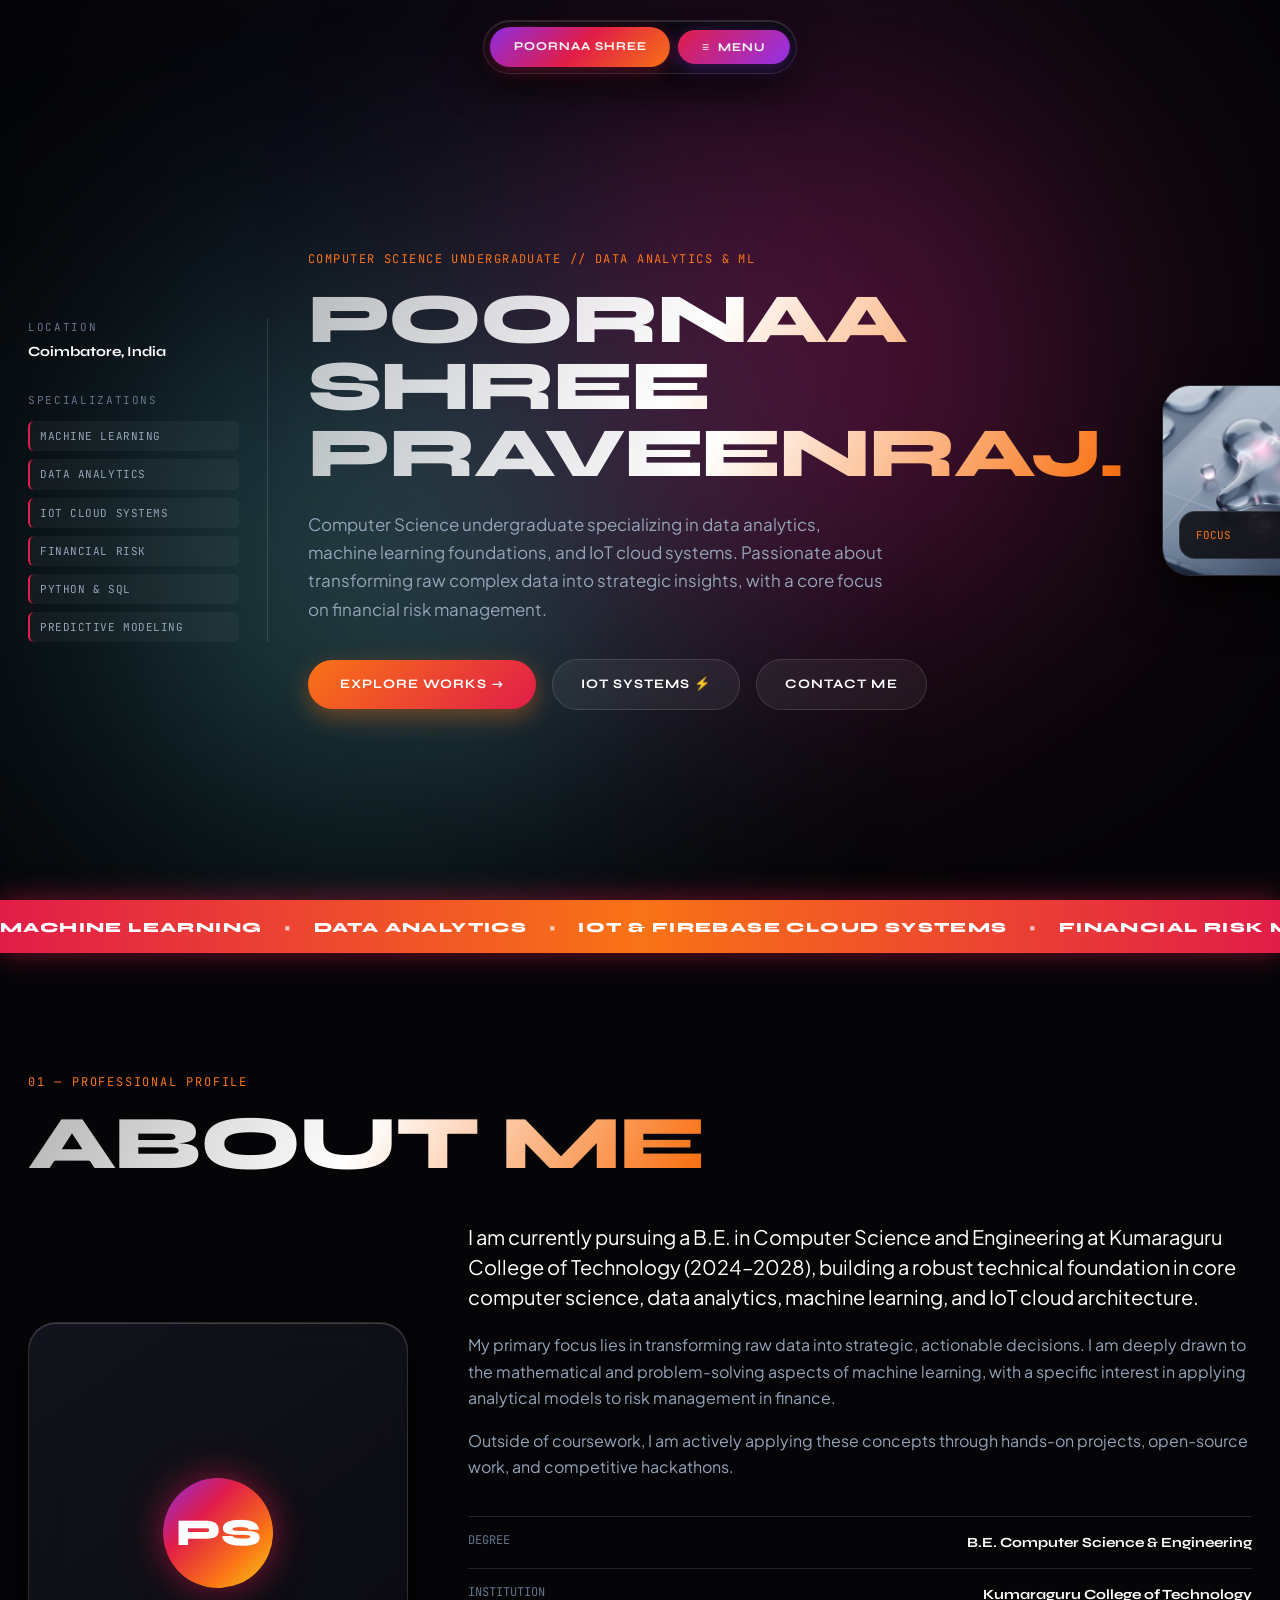
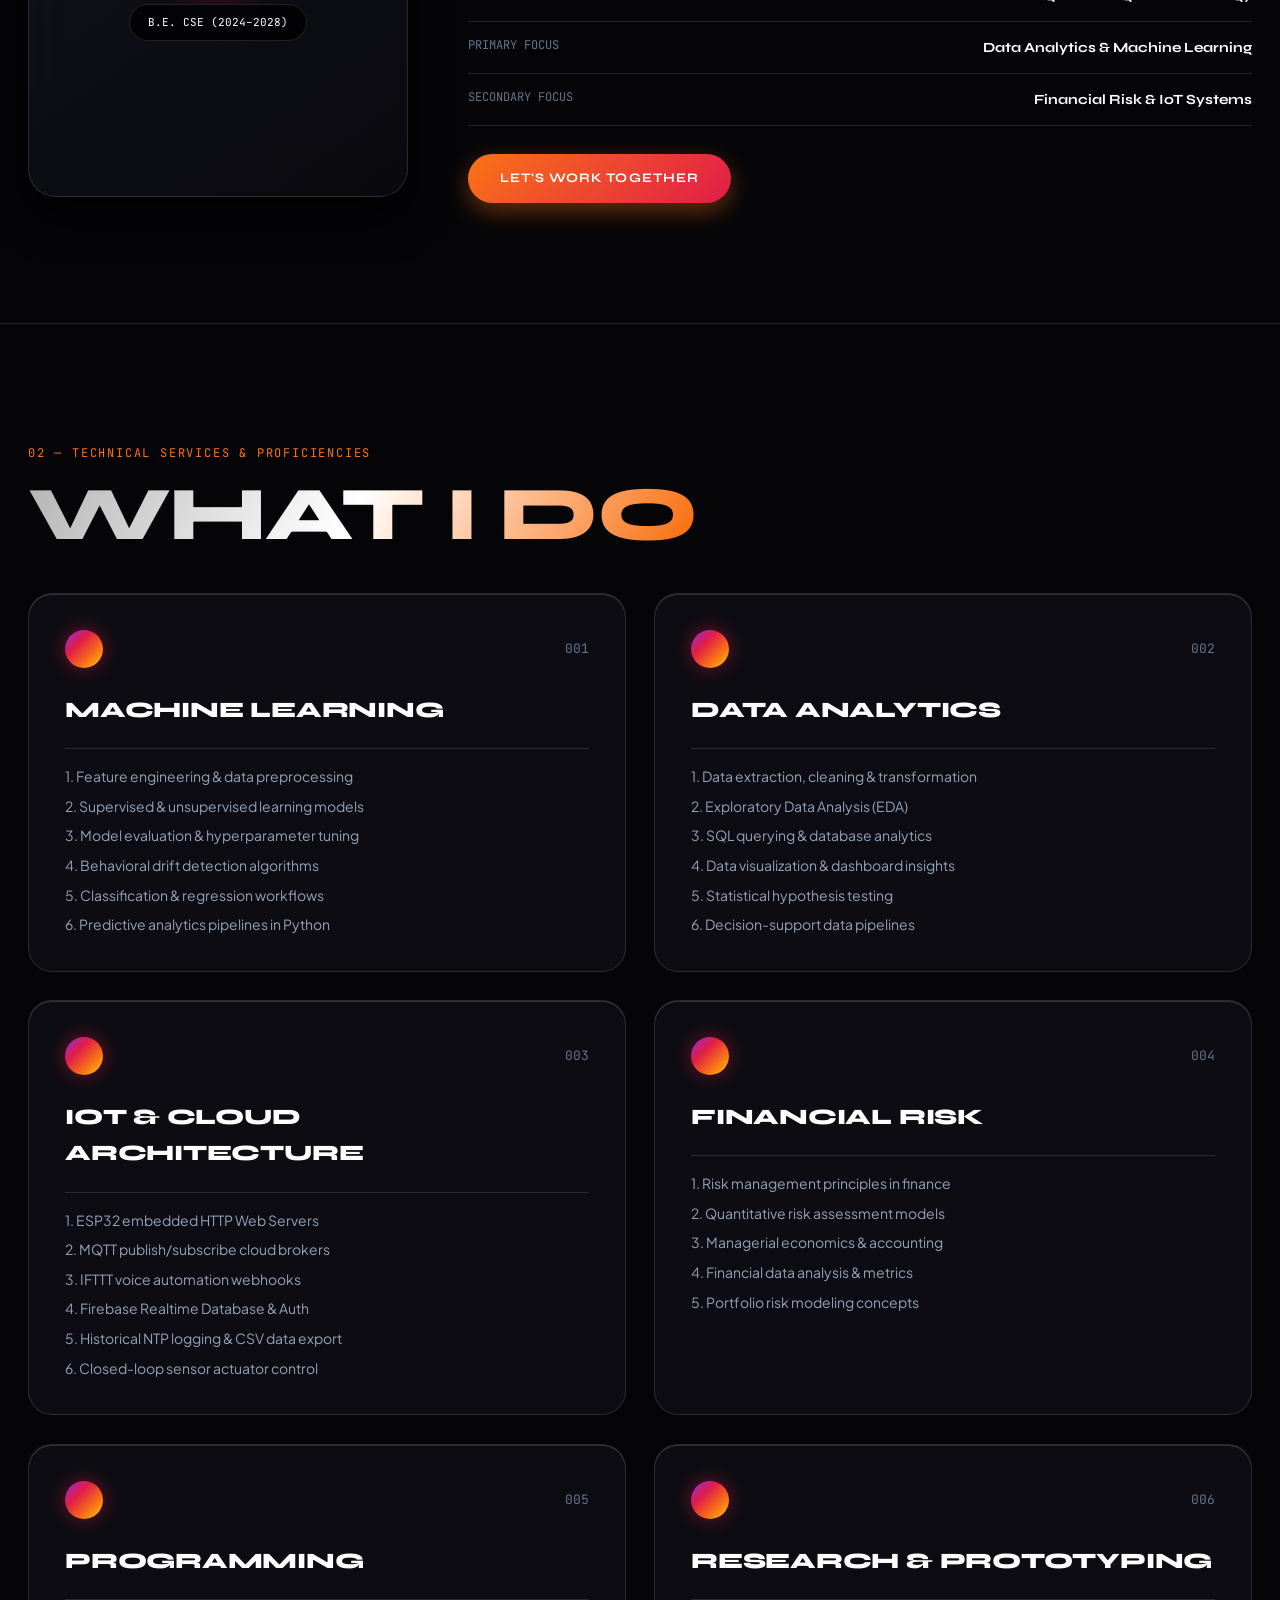
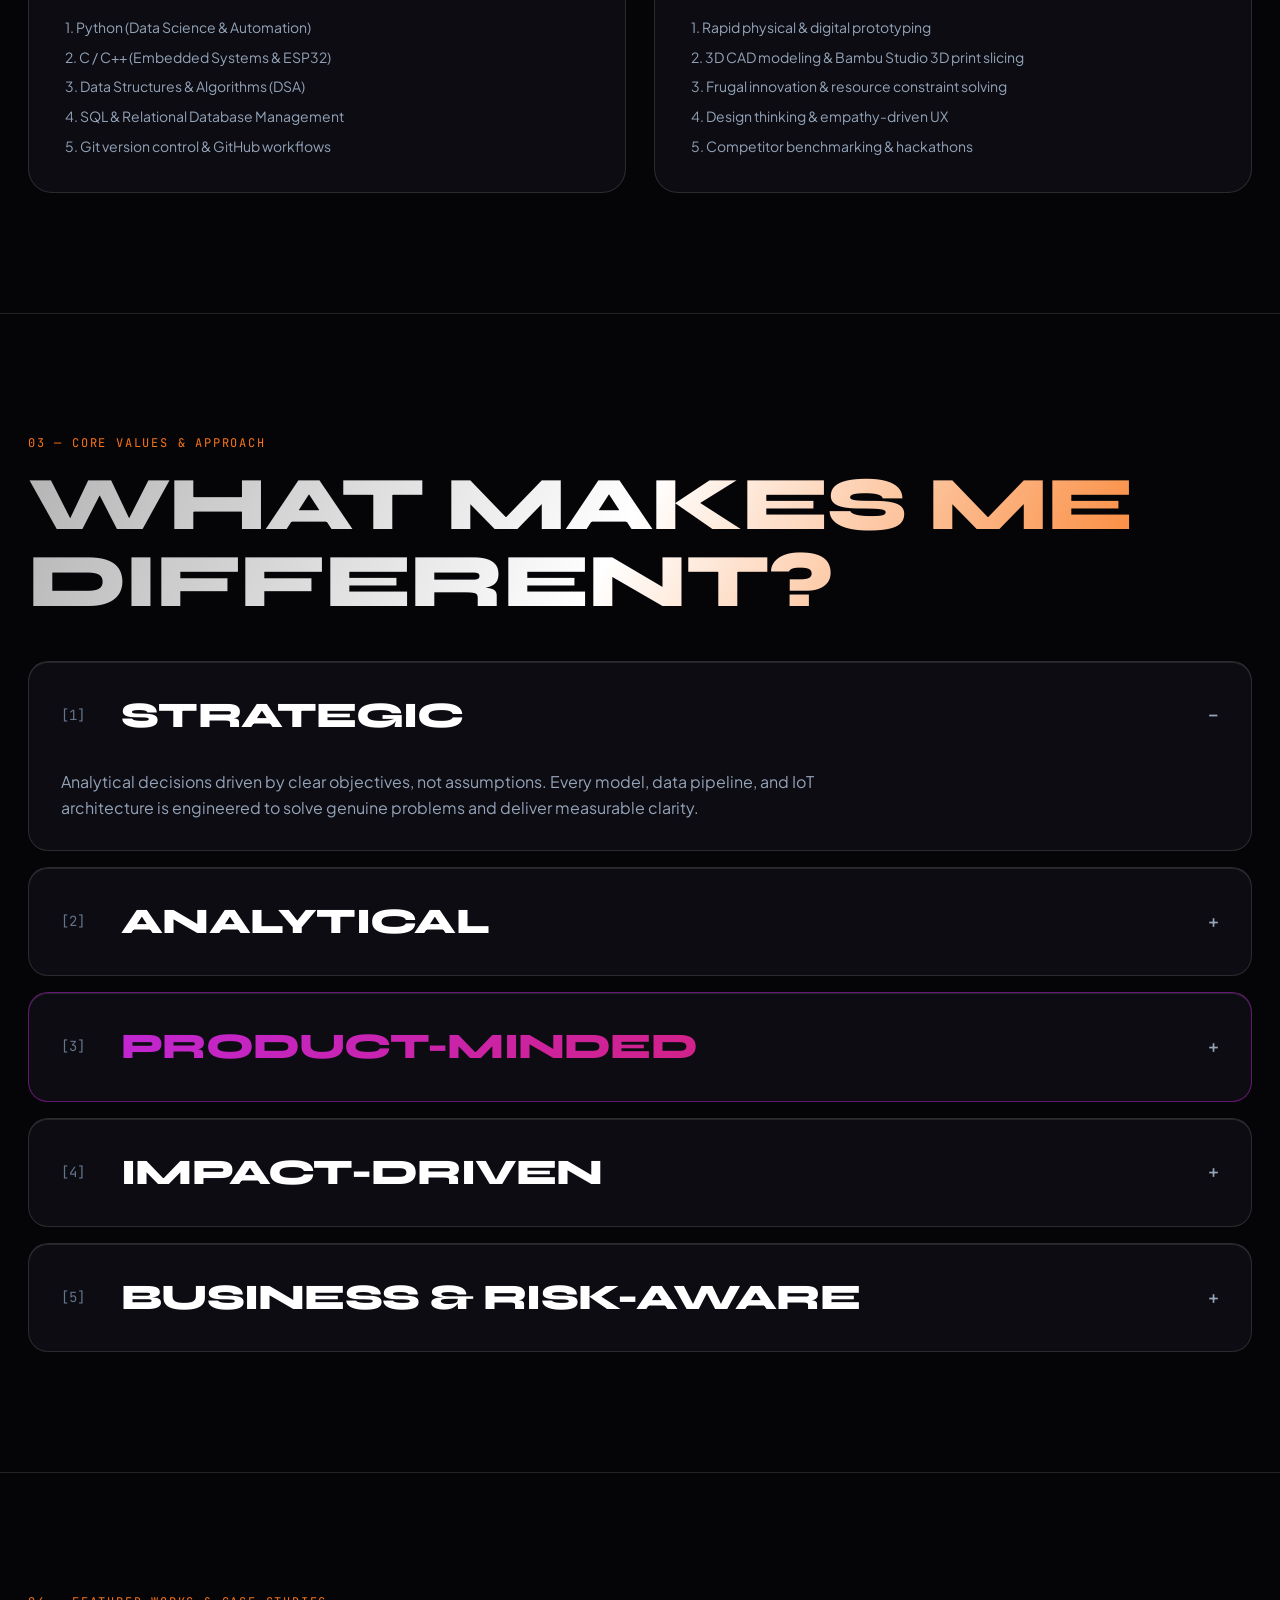
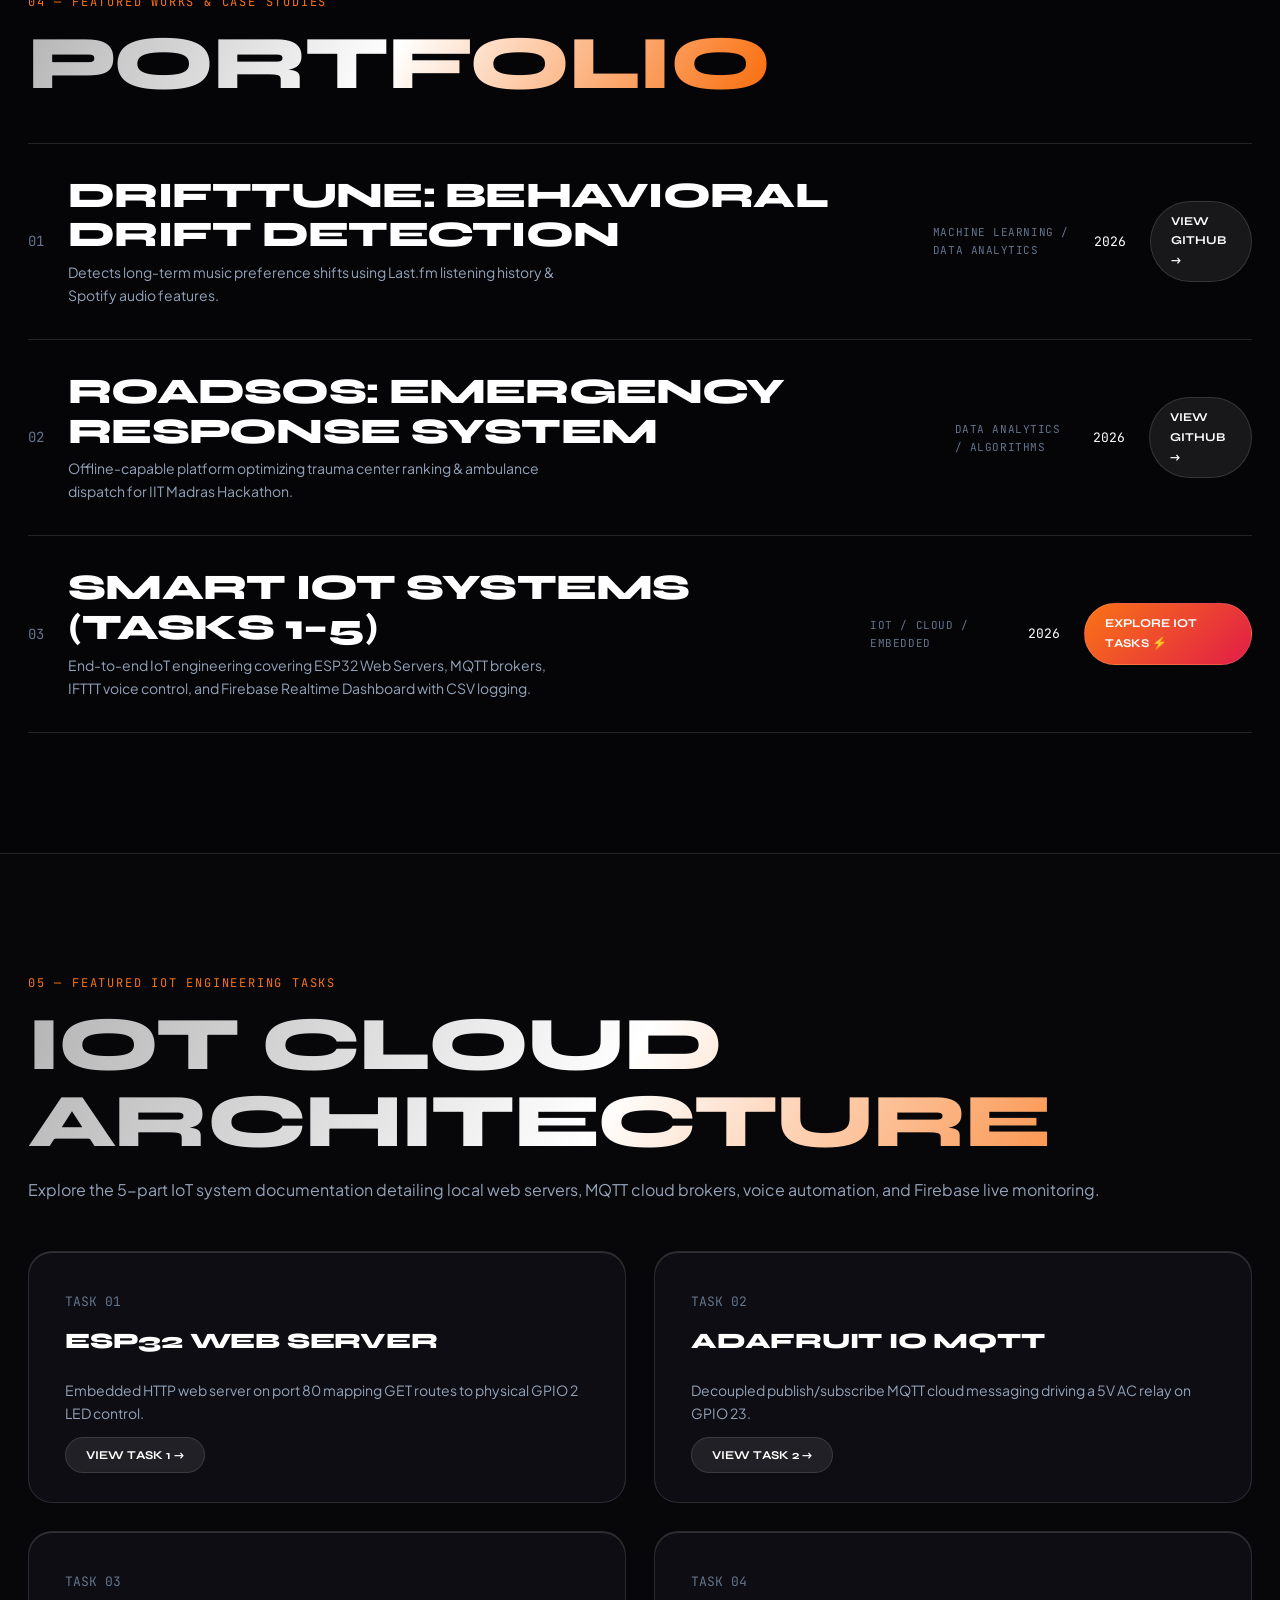
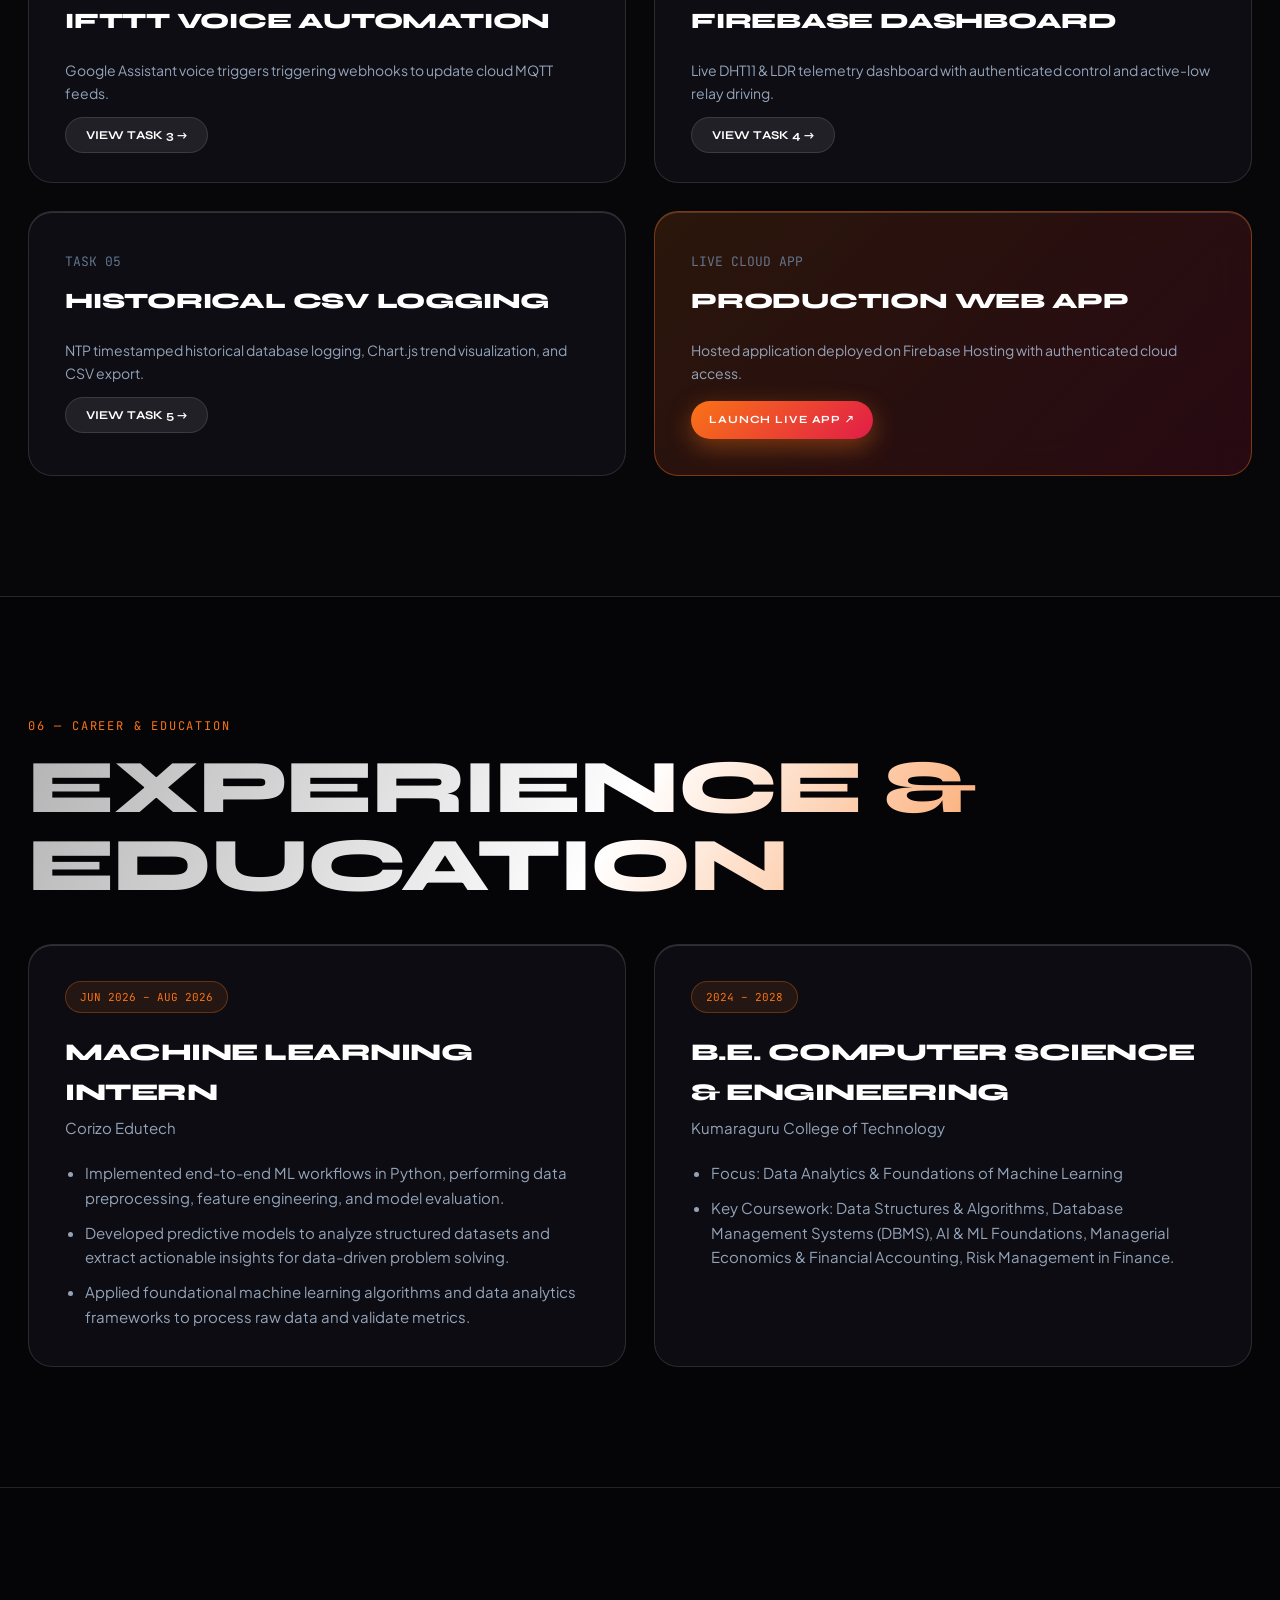
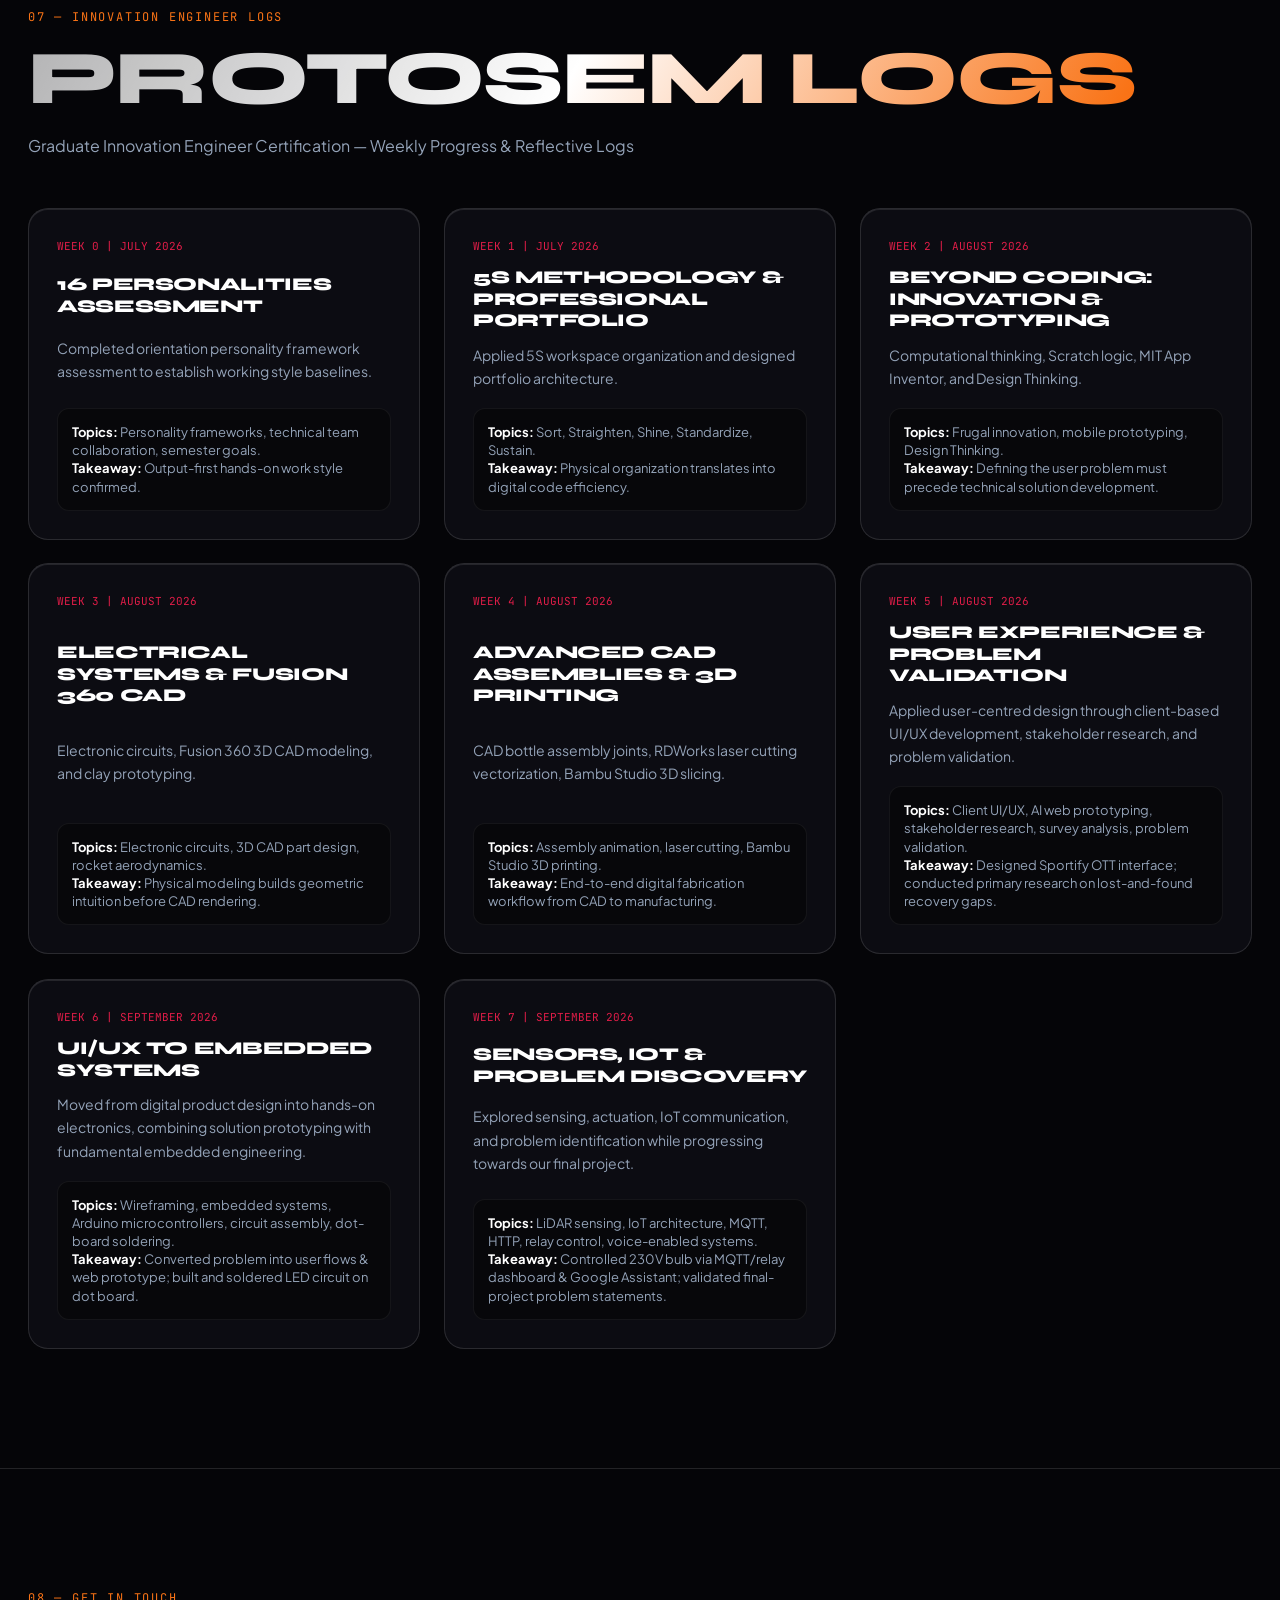
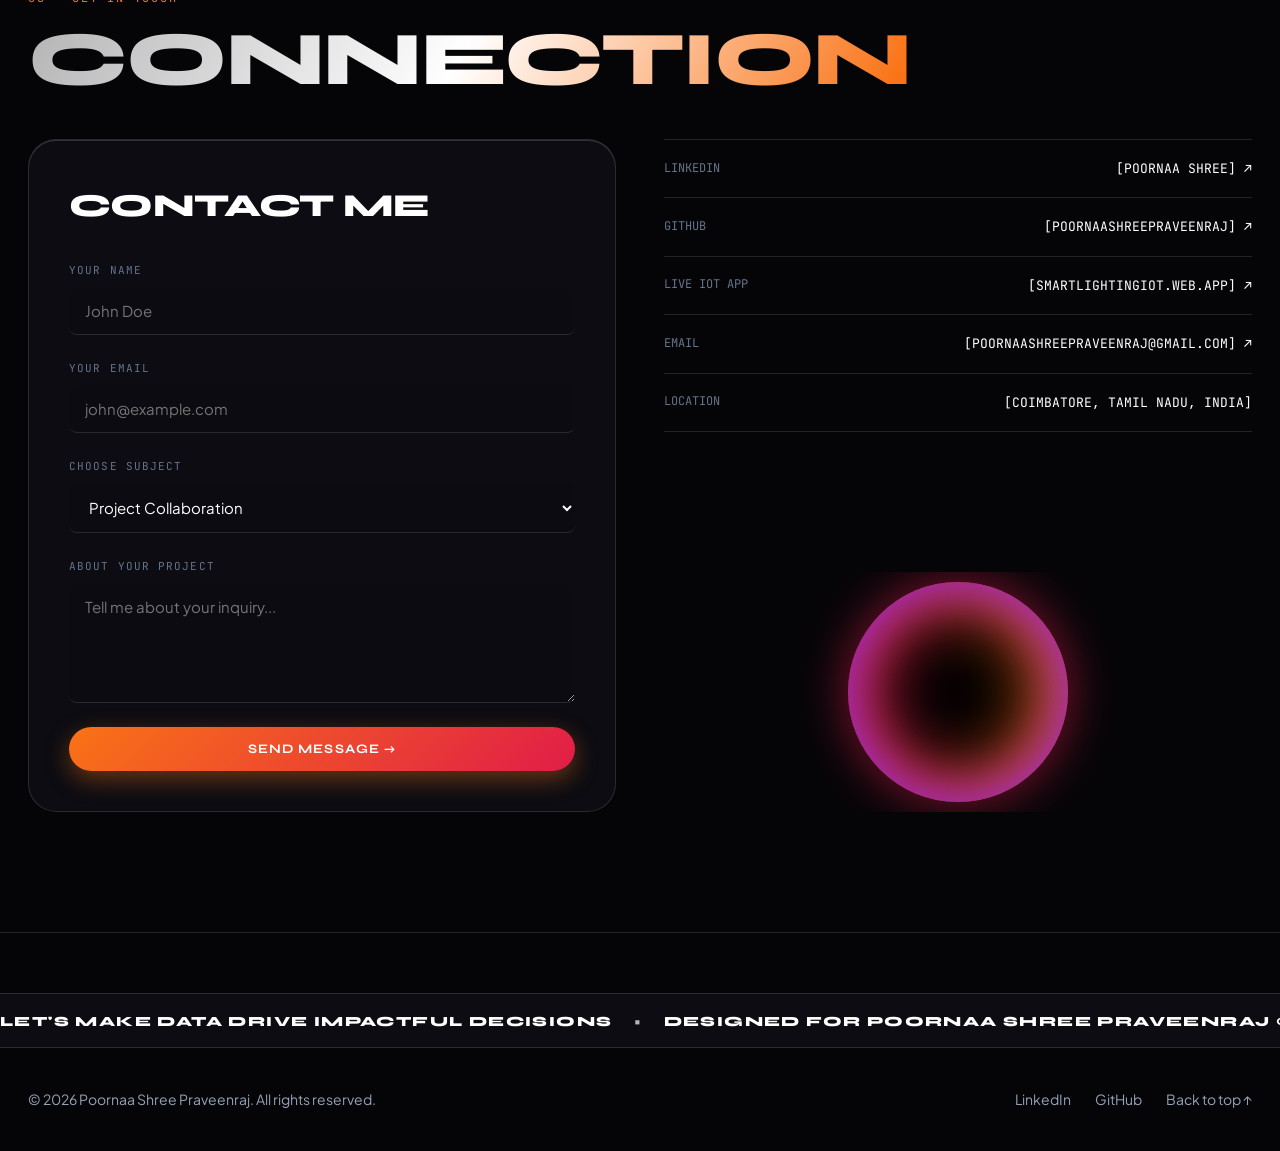
==== commit d44db43c: "Add ProtoSem Weeks 5-7 learning logs" ====
--- a/index.html
+++ b/index.html
@@ -534,6 +534,36 @@
             <strong>Takeaway:</strong> End-to-end digital fabrication workflow from CAD to manufacturing.
           </div>
         </div>
+
+        <div class="protosem-card tilted-card">
+          <div class="log-week-tag">WEEK 5 | AUGUST 2026</div>
+          <h3>User Experience &amp; Problem Validation</h3>
+          <p class="log-intro">Applied user-centred design through client-based UI/UX development, stakeholder research, and problem validation.</p>
+          <div class="log-detail-box">
+            <strong>Topics:</strong> Client UI/UX, AI web prototyping, stakeholder research, survey analysis, problem validation.<br>
+            <strong>Takeaway:</strong> Designed Sportify OTT interface; conducted primary research on lost-and-found recovery gaps.
+          </div>
+        </div>
+
+        <div class="protosem-card tilted-card">
+          <div class="log-week-tag">WEEK 6 | SEPTEMBER 2026</div>
+          <h3>UI/UX to Embedded Systems</h3>
+          <p class="log-intro">Moved from digital product design into hands-on electronics, combining solution prototyping with fundamental embedded engineering.</p>
+          <div class="log-detail-box">
+            <strong>Topics:</strong> Wireframing, embedded systems, Arduino microcontrollers, circuit assembly, dot-board soldering.<br>
+            <strong>Takeaway:</strong> Converted problem into user flows &amp; web prototype; built and soldered LED circuit on dot board.
+          </div>
+        </div>
+
+        <div class="protosem-card tilted-card">
+          <div class="log-week-tag">WEEK 7 | SEPTEMBER 2026</div>
+          <h3>Sensors, IoT &amp; Problem Discovery</h3>
+          <p class="log-intro">Explored sensing, actuation, IoT communication, and problem identification while progressing towards our final project.</p>
+          <div class="log-detail-box">
+            <strong>Topics:</strong> LiDAR sensing, IoT architecture, MQTT, HTTP, relay control, voice-enabled systems.<br>
+            <strong>Takeaway:</strong> Controlled 230V bulb via MQTT/relay dashboard &amp; Google Assistant; validated final-project problem statements.
+          </div>
+        </div>
       </div>
     </div>
   </section>
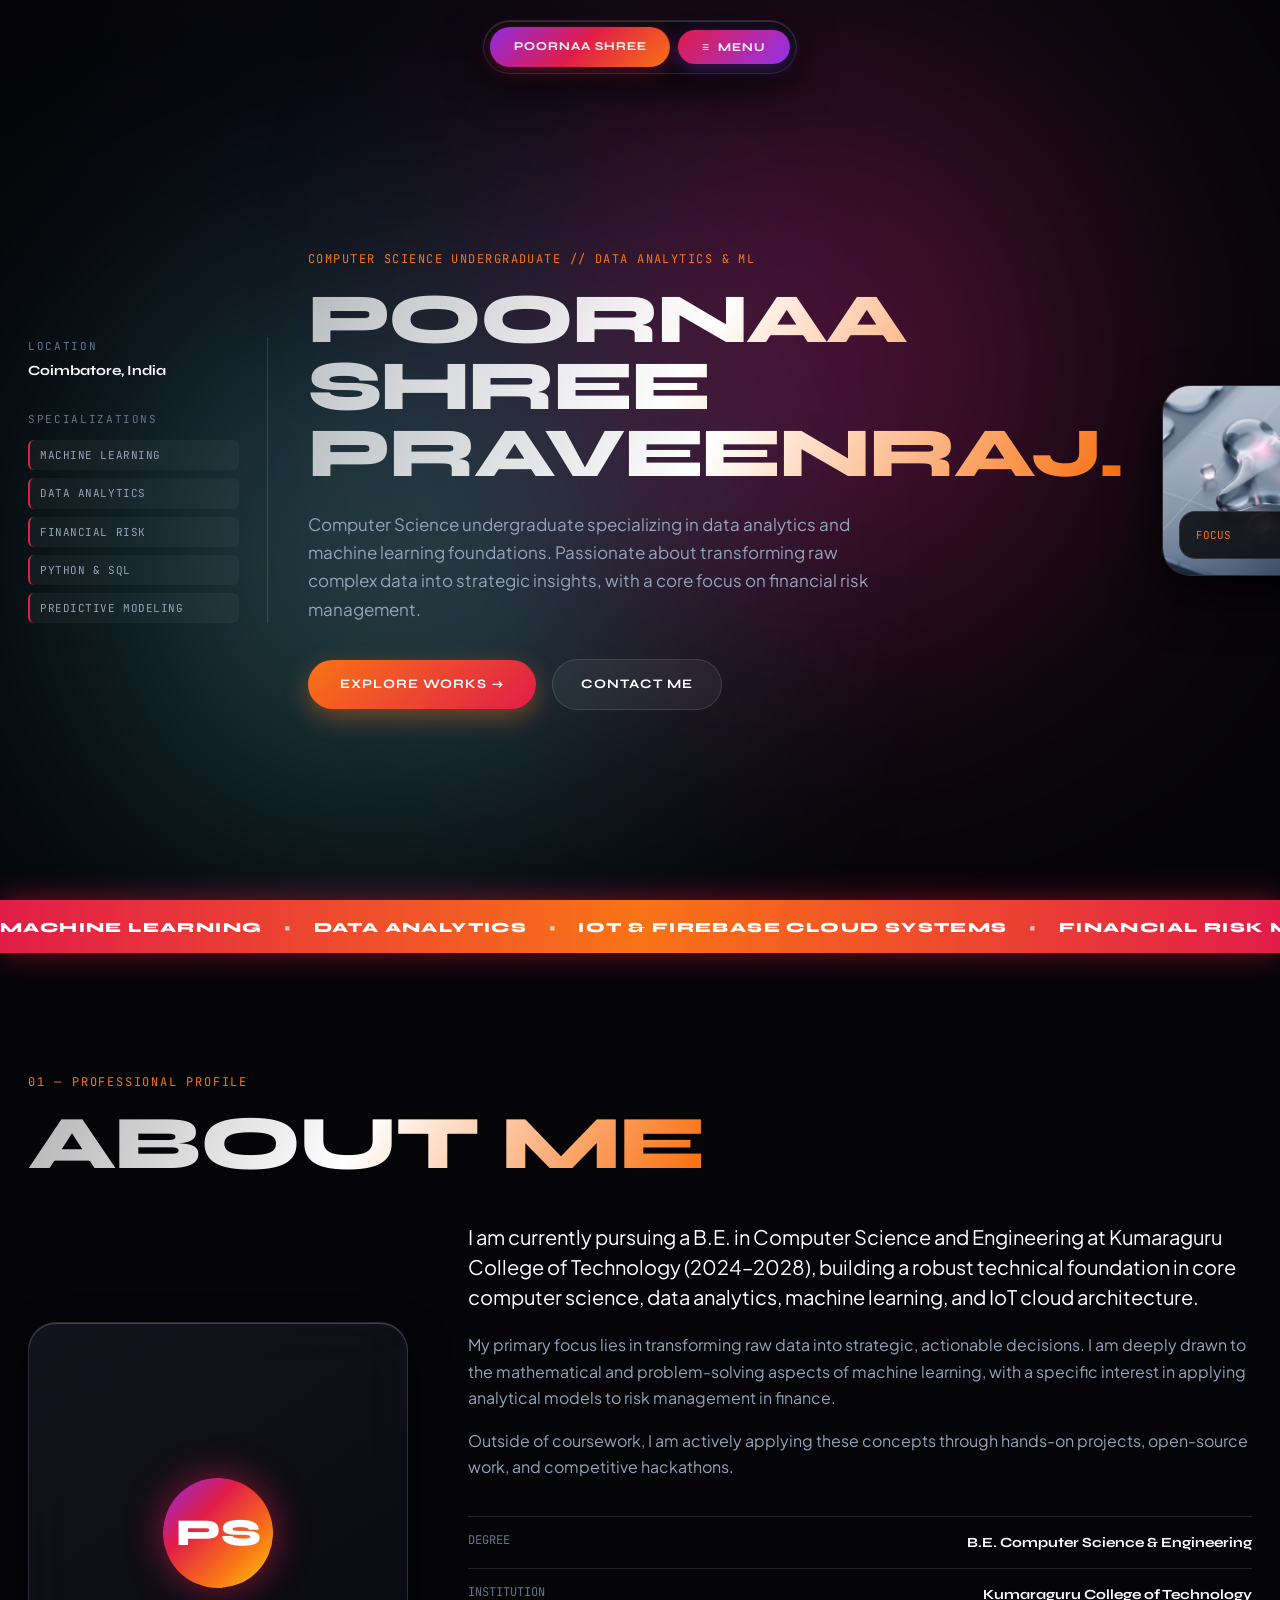
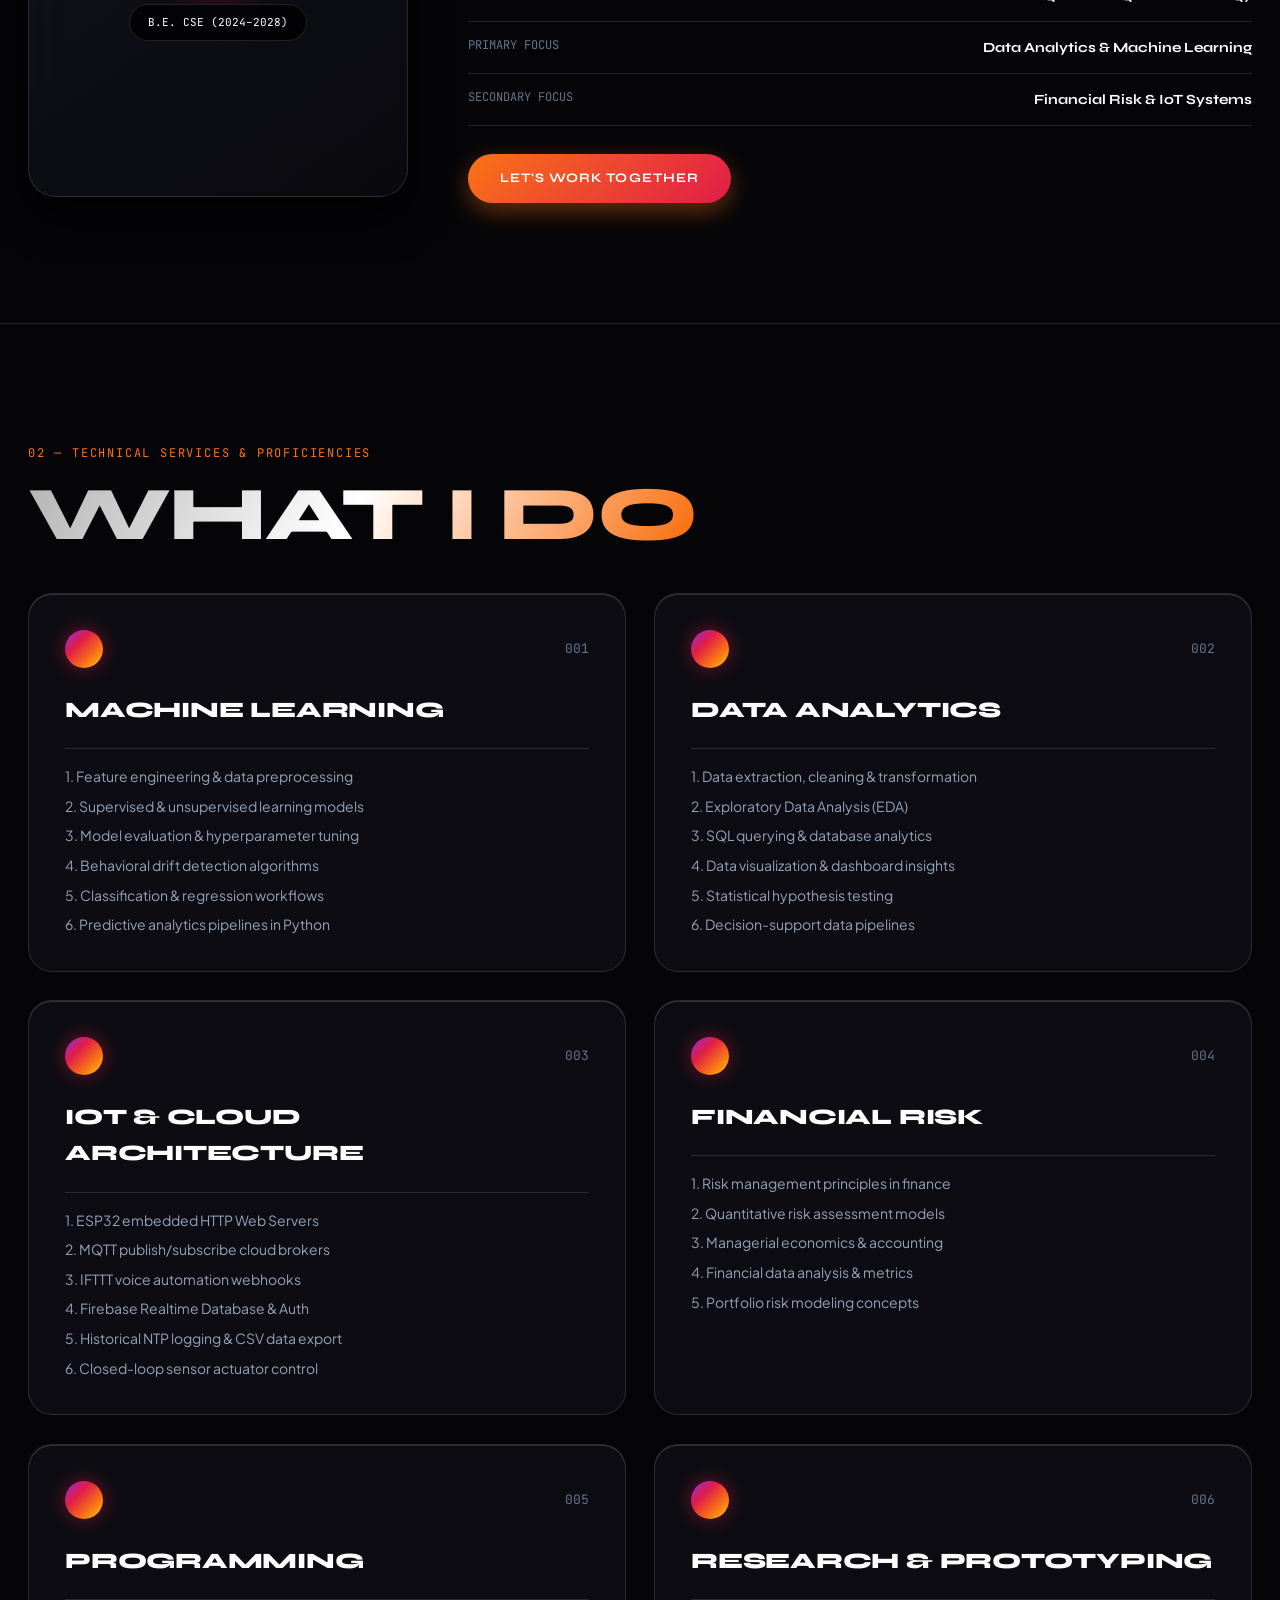
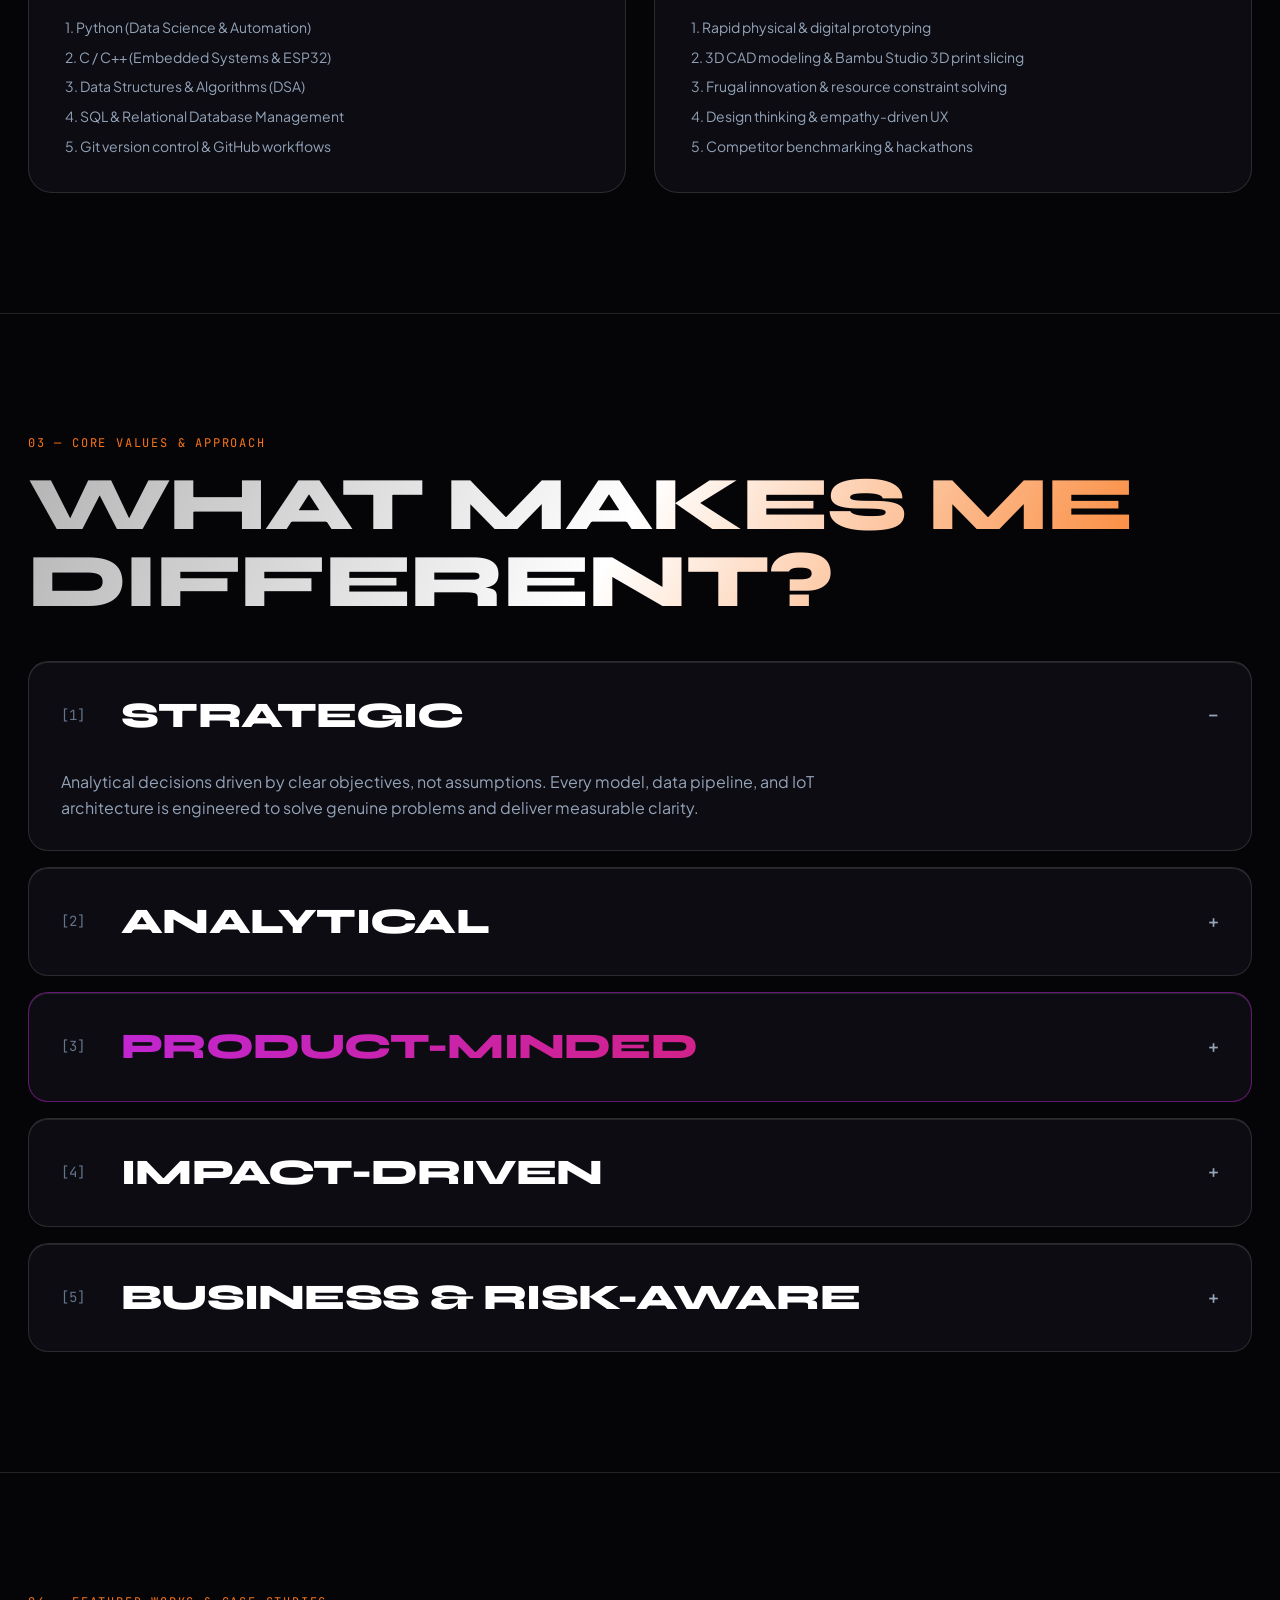
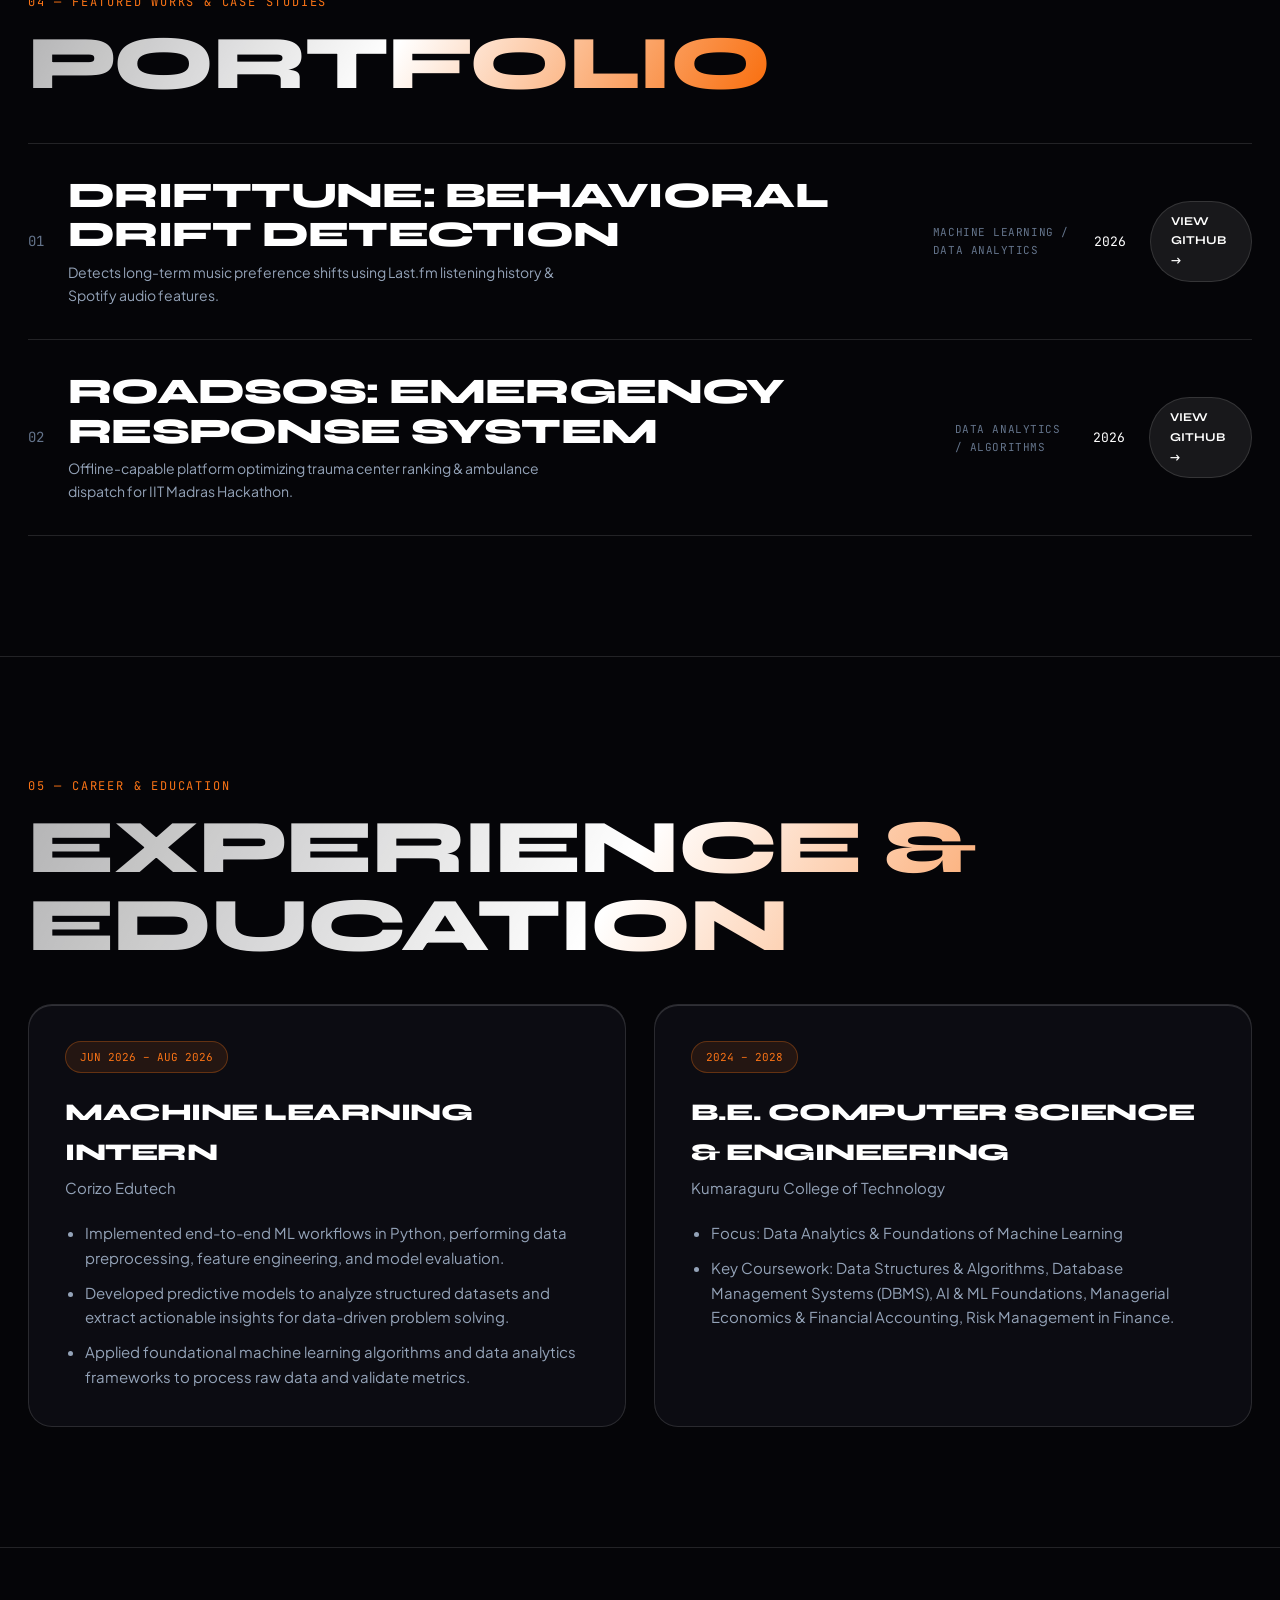
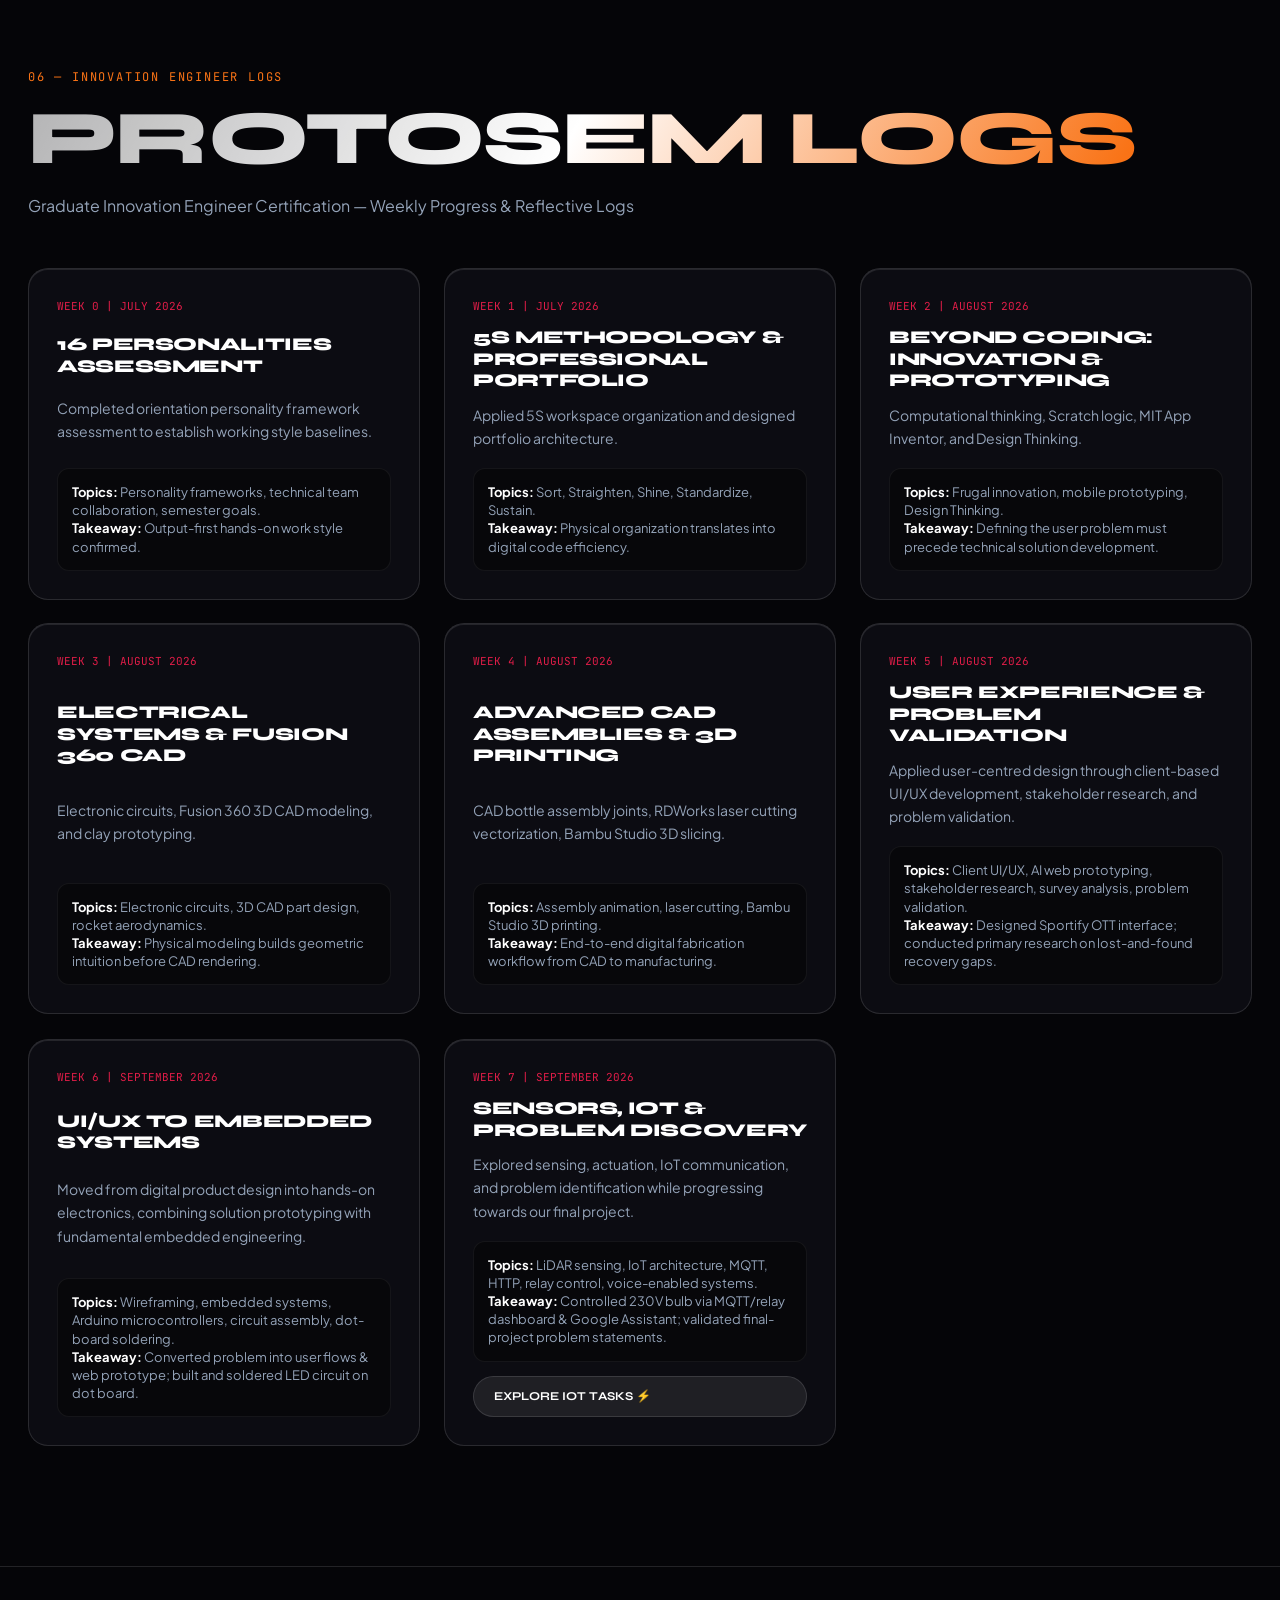
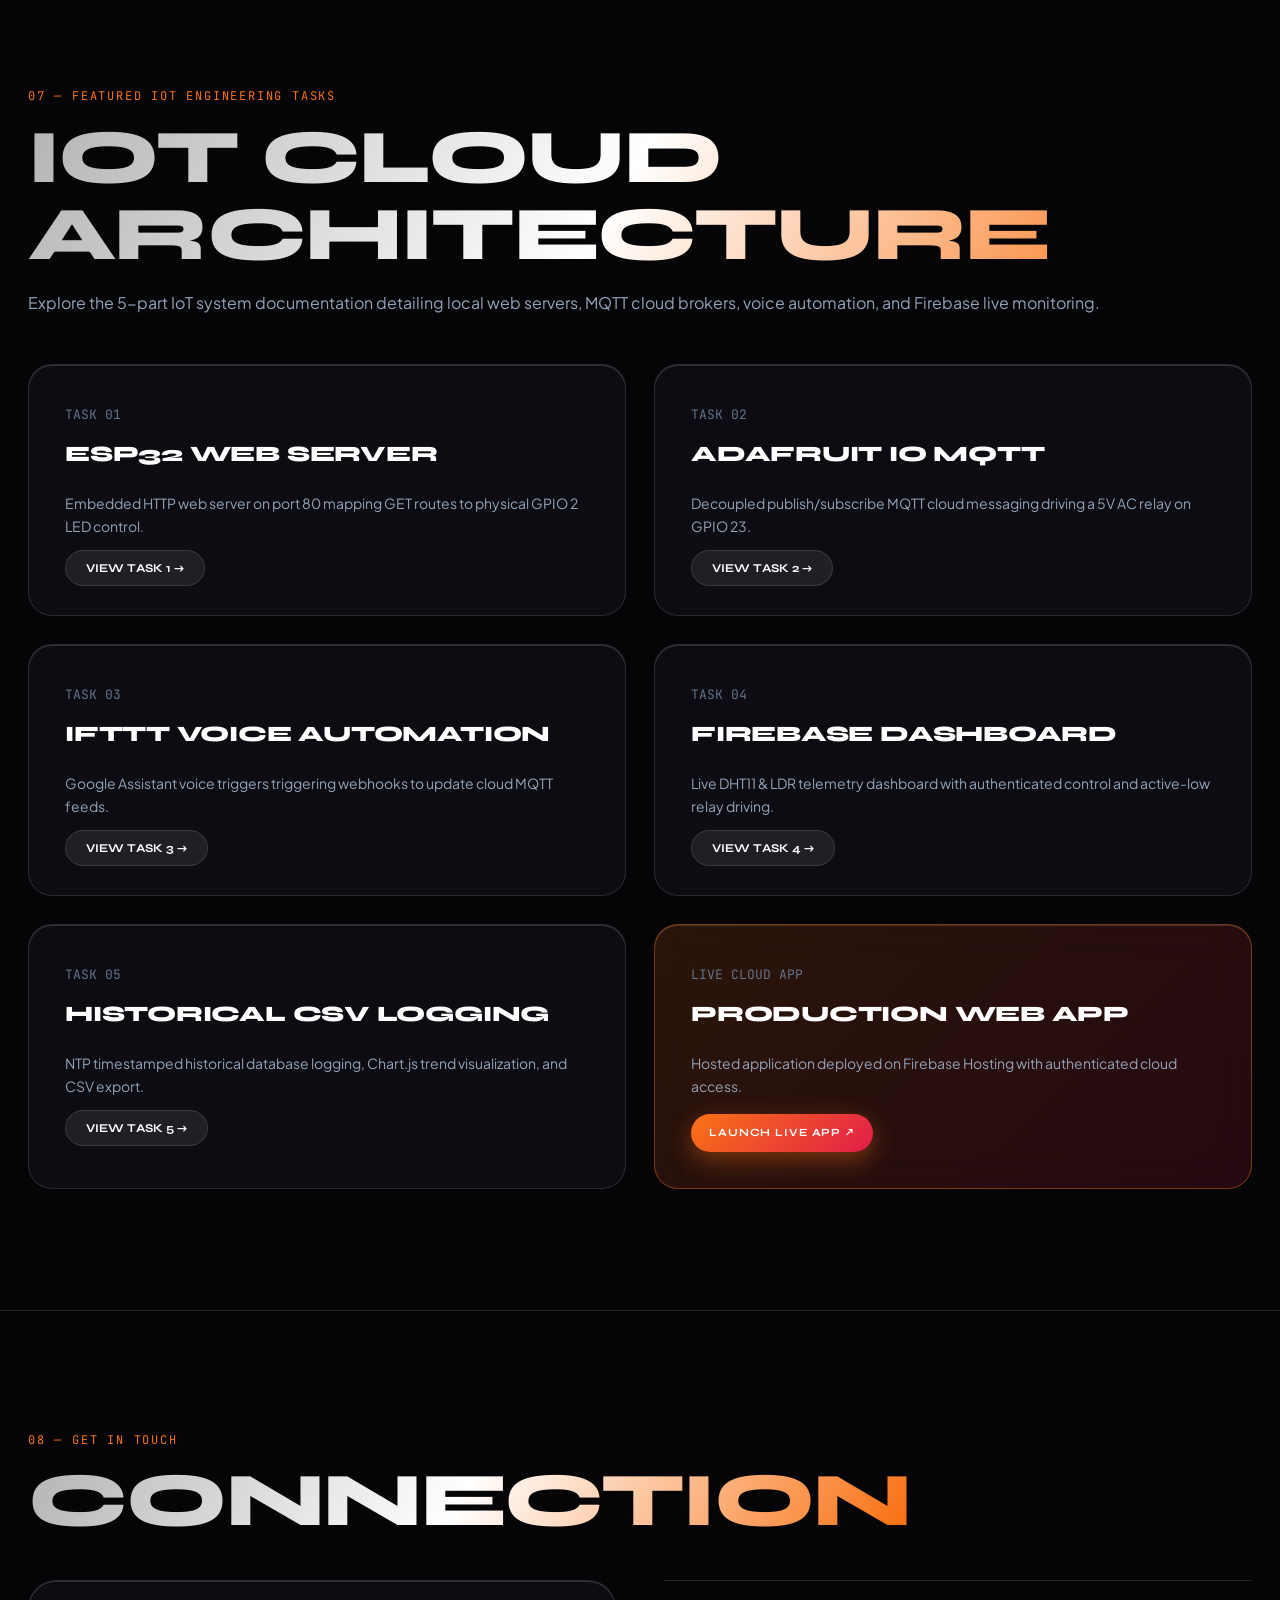
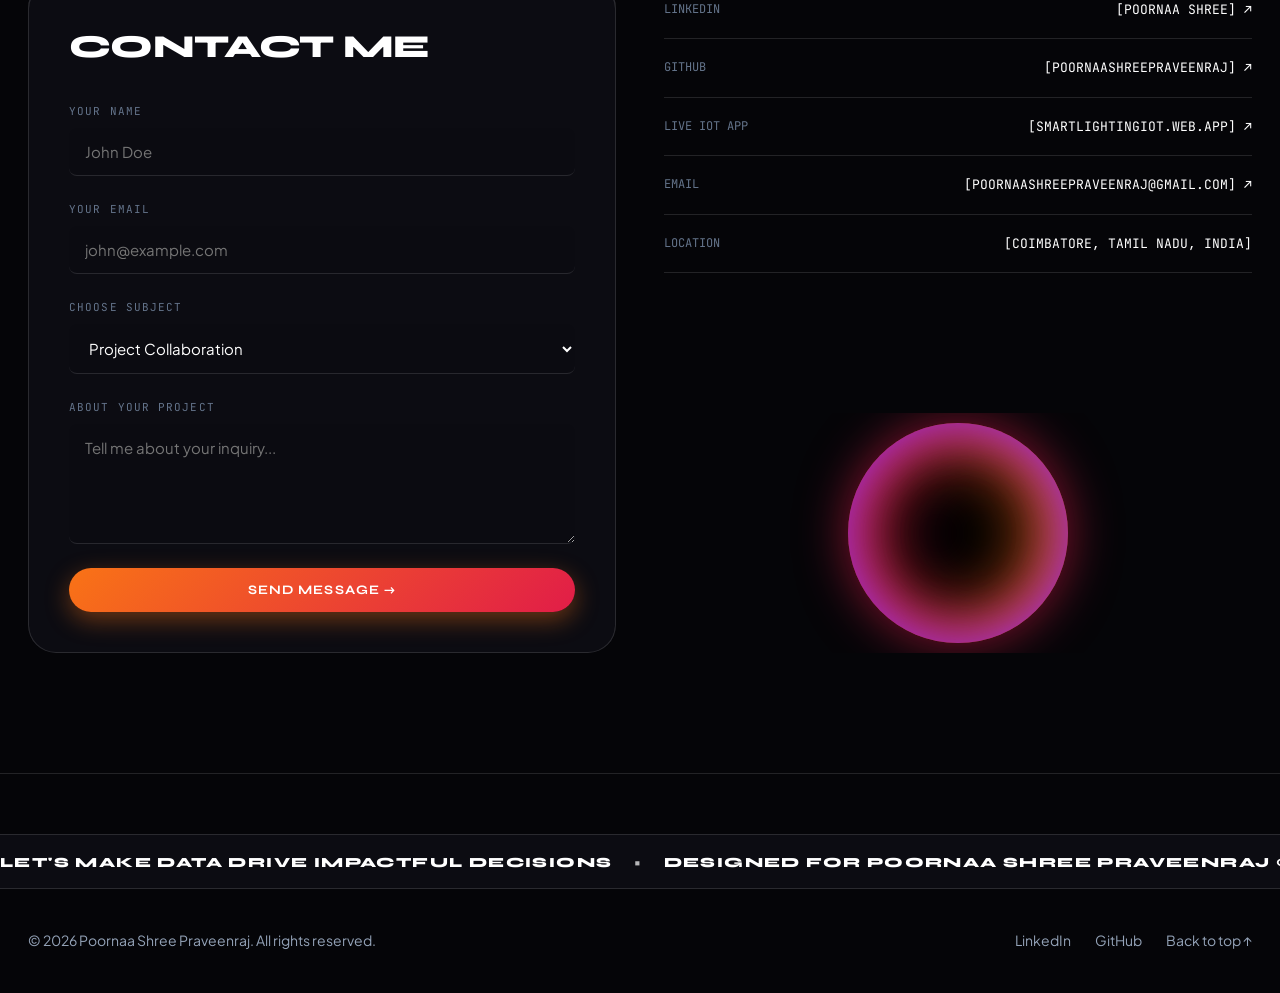
==== commit a67050b2: "Restructure nav: remove IoT from hero, move IoT section below ProtoSem, link Week 7 to IoT" ====
--- a/index.html
+++ b/index.html
@@ -36,9 +36,9 @@
     <a href="#skills">02 — WHAT I DO (SKILLS)</a>
     <a href="#different">03 — WHY ME?</a>
     <a href="#projects">04 — PORTFOLIO</a>
-    <a href="iot.html">05 — IOT SYSTEMS (TASKS 1-5) ⚡</a>
-    <a href="#experience">06 — EXPERIENCE &amp; EDU</a>
-    <a href="#protosem">07 — PROTOSEM LOGS</a>
+    <a href="#experience">05 — EXPERIENCE &amp; EDU</a>
+    <a href="#protosem">06 — PROTOSEM LOGS</a>
+    <a href="#iot">07 — IOT SYSTEMS ⚡</a>
     <a href="#contact">08 — CONNECTION</a>
   </nav>
 </header>
@@ -58,7 +58,6 @@
         <ul class="hero-skills-stack">
           <li>MACHINE LEARNING</li>
           <li>DATA ANALYTICS</li>
-          <li>IOT CLOUD SYSTEMS</li>
           <li>FINANCIAL RISK</li>
           <li>PYTHON &amp; SQL</li>
           <li>PREDICTIVE MODELING</li>
@@ -73,12 +72,11 @@
         </h1>
         
         <p class="hero-description">
-          Computer Science undergraduate specializing in data analytics, machine learning foundations, and IoT cloud systems. Passionate about transforming raw complex data into strategic insights, with a core focus on financial risk management.
+          Computer Science undergraduate specializing in data analytics and machine learning foundations. Passionate about transforming raw complex data into strategic insights, with a core focus on financial risk management.
         </p>
         
         <div class="hero-actions">
           <a href="#projects" class="btn-primary-gradient">EXPLORE WORKS →</a>
-          <a href="iot.html" class="btn-secondary-dark">IOT SYSTEMS ⚡</a>
           <a href="#contact" class="btn-secondary-dark">CONTACT ME</a>
         </div>
       </div>
@@ -377,71 +375,7 @@
             <span class="project-year">2026</span>
             <a href="https://github.com/poornaashreepraveenraj" target="_blank" rel="noopener" class="project-link-btn">VIEW GITHUB →</a>
           </div>
-        </div>
-
-        <!-- Project 03 - IoT Systems -->
-        <div class="project-list-row">
-          <div class="project-row-left">
-            <span class="project-num">03</span>
-            <div class="project-main-info">
-              <h3 class="project-name">Smart IoT Systems (Tasks 1–5)</h3>
-              <p class="project-subtext">End-to-end IoT engineering covering ESP32 Web Servers, MQTT brokers, IFTTT voice control, and Firebase Realtime Dashboard with CSV logging.</p>
-            </div>
-          </div>
-          <div class="project-row-right">
-            <span class="project-cat">IOT / CLOUD / EMBEDDED</span>
-            <span class="project-year">2026</span>
-            <a href="iot.html" class="project-link-btn" style="background: var(--grad-coral-btn);">EXPLORE IOT TASKS ⚡</a>
-          </div>
-        </div>
-      </div>
-    </div>
-  </section>
-
-  <!-- FEATURED IOT SYSTEMS SECTION PREVIEW -->
-  <section class="section-block" style="background: rgba(255, 255, 255, 0.01);">
-    <div class="container">
-      <div class="section-label">05 — FEATURED IOT ENGINEERING TASKS</div>
-      <h2 class="section-heading"><span class="shiny-text">IOT CLOUD ARCHITECTURE</span></h2>
-      <p class="section-subtext">Explore the 5-part IoT system documentation detailing local web servers, MQTT cloud brokers, voice automation, and Firebase live monitoring.</p>
-
-      <div class="services-6grid">
-        <div class="service-card tilted-card">
-          <span class="service-num">TASK 01</span>
-          <h3 style="margin-top: 10px;">ESP32 Web Server</h3>
-          <p style="font-size: 14px; color: var(--text-muted); margin-bottom: 16px;">Embedded HTTP web server on port 80 mapping GET routes to physical GPIO 2 LED control.</p>
-          <a href="iot.html#task1" class="project-link-btn">VIEW TASK 1 →</a>
-        </div>
-        <div class="service-card tilted-card">
-          <span class="service-num">TASK 02</span>
-          <h3 style="margin-top: 10px;">Adafruit IO MQTT</h3>
-          <p style="font-size: 14px; color: var(--text-muted); margin-bottom: 16px;">Decoupled publish/subscribe MQTT cloud messaging driving a 5V AC relay on GPIO 23.</p>
-          <a href="iot.html#task2" class="project-link-btn">VIEW TASK 2 →</a>
-        </div>
-        <div class="service-card tilted-card">
-          <span class="service-num">TASK 03</span>
-          <h3 style="margin-top: 10px;">IFTTT Voice Automation</h3>
-          <p style="font-size: 14px; color: var(--text-muted); margin-bottom: 16px;">Google Assistant voice triggers triggering webhooks to update cloud MQTT feeds.</p>
-          <a href="iot.html#task3" class="project-link-btn">VIEW TASK 3 →</a>
-        </div>
-        <div class="service-card tilted-card">
-          <span class="service-num">TASK 04</span>
-          <h3 style="margin-top: 10px;">Firebase Dashboard</h3>
-          <p style="font-size: 14px; color: var(--text-muted); margin-bottom: 16px;">Live DHT11 &amp; LDR telemetry dashboard with authenticated control and active-low relay driving.</p>
-          <a href="iot.html#task4" class="project-link-btn">VIEW TASK 4 →</a>
-        </div>
-        <div class="service-card tilted-card">
-          <span class="service-num">TASK 05</span>
-          <h3 style="margin-top: 10px;">Historical CSV Logging</h3>
-          <p style="font-size: 14px; color: var(--text-muted); margin-bottom: 16px;">NTP timestamped historical database logging, Chart.js trend visualization, and CSV export.</p>
-          <a href="iot.html#task5" class="project-link-btn">VIEW TASK 5 →</a>
-        </div>
-        <div class="service-card tilted-card" style="background: linear-gradient(135deg, rgba(249,115,22,0.15), rgba(225,29,72,0.15)); border-color: rgba(249,115,22,0.4);">
-          <span class="service-num">LIVE CLOUD APP</span>
-          <h3 style="margin-top: 10px;">Production Web App</h3>
-          <p style="font-size: 14px; color: var(--text-muted); margin-bottom: 16px;">Hosted application deployed on Firebase Hosting with authenticated cloud access.</p>
-          <a href="https://smartlightingiot.web.app/" target="_blank" rel="noopener" class="btn-primary-gradient" style="font-size: 11px; padding: 10px 18px;">LAUNCH LIVE APP ↗</a>
-        </div>
+
       </div>
     </div>
   </section>
@@ -449,7 +383,7 @@
   <!-- EXPERIENCE & EDUCATION -->
   <section class="section-block" id="experience">
     <div class="container">
-      <div class="section-label">06 — CAREER &amp; EDUCATION</div>
+      <div class="section-label">05 — CAREER &amp; EDUCATION</div>
       <h2 class="section-heading"><span class="shiny-text">EXPERIENCE &amp; EDUCATION</span></h2>
       
       <div class="timeline-container">
@@ -480,7 +414,7 @@
   <!-- PROTOSEM WEEKLY LOGS -->
   <section class="section-block" id="protosem">
     <div class="container">
-      <div class="section-label">07 — INNOVATION ENGINEER LOGS</div>
+      <div class="section-label">06 — INNOVATION ENGINEER LOGS</div>
       <h2 class="section-heading"><span class="shiny-text">PROTOSEM LOGS</span></h2>
       <p class="section-subtext">Graduate Innovation Engineer Certification — Weekly Progress &amp; Reflective Logs</p>
       
@@ -563,6 +497,55 @@
             <strong>Topics:</strong> LiDAR sensing, IoT architecture, MQTT, HTTP, relay control, voice-enabled systems.<br>
             <strong>Takeaway:</strong> Controlled 230V bulb via MQTT/relay dashboard &amp; Google Assistant; validated final-project problem statements.
           </div>
+          <a href="iot.html" class="project-link-btn" style="margin-top: 14px; display: inline-block;">EXPLORE IOT TASKS ⚡</a>
+        </div>
+      </div>
+    </div>
+  </section>
+
+  <!-- IOT SYSTEMS -->
+  <section class="section-block" id="iot">
+    <div class="container">
+      <div class="section-label">07 — FEATURED IOT ENGINEERING TASKS</div>
+      <h2 class="section-heading"><span class="shiny-text">IOT CLOUD ARCHITECTURE</span></h2>
+      <p class="section-subtext">Explore the 5-part IoT system documentation detailing local web servers, MQTT cloud brokers, voice automation, and Firebase live monitoring.</p>
+
+      <div class="services-6grid">
+        <div class="service-card tilted-card">
+          <span class="service-num">TASK 01</span>
+          <h3 style="margin-top: 10px;">ESP32 Web Server</h3>
+          <p style="font-size: 14px; color: var(--text-muted); margin-bottom: 16px;">Embedded HTTP web server on port 80 mapping GET routes to physical GPIO 2 LED control.</p>
+          <a href="iot.html#task1" class="project-link-btn">VIEW TASK 1 →</a>
+        </div>
+        <div class="service-card tilted-card">
+          <span class="service-num">TASK 02</span>
+          <h3 style="margin-top: 10px;">Adafruit IO MQTT</h3>
+          <p style="font-size: 14px; color: var(--text-muted); margin-bottom: 16px;">Decoupled publish/subscribe MQTT cloud messaging driving a 5V AC relay on GPIO 23.</p>
+          <a href="iot.html#task2" class="project-link-btn">VIEW TASK 2 →</a>
+        </div>
+        <div class="service-card tilted-card">
+          <span class="service-num">TASK 03</span>
+          <h3 style="margin-top: 10px;">IFTTT Voice Automation</h3>
+          <p style="font-size: 14px; color: var(--text-muted); margin-bottom: 16px;">Google Assistant voice triggers triggering webhooks to update cloud MQTT feeds.</p>
+          <a href="iot.html#task3" class="project-link-btn">VIEW TASK 3 →</a>
+        </div>
+        <div class="service-card tilted-card">
+          <span class="service-num">TASK 04</span>
+          <h3 style="margin-top: 10px;">Firebase Dashboard</h3>
+          <p style="font-size: 14px; color: var(--text-muted); margin-bottom: 16px;">Live DHT11 &amp; LDR telemetry dashboard with authenticated control and active-low relay driving.</p>
+          <a href="iot.html#task4" class="project-link-btn">VIEW TASK 4 →</a>
+        </div>
+        <div class="service-card tilted-card">
+          <span class="service-num">TASK 05</span>
+          <h3 style="margin-top: 10px;">Historical CSV Logging</h3>
+          <p style="font-size: 14px; color: var(--text-muted); margin-bottom: 16px;">NTP timestamped historical database logging, Chart.js trend visualization, and CSV export.</p>
+          <a href="iot.html#task5" class="project-link-btn">VIEW TASK 5 →</a>
+        </div>
+        <div class="service-card tilted-card" style="background: linear-gradient(135deg, rgba(249,115,22,0.15), rgba(225,29,72,0.15)); border-color: rgba(249,115,22,0.4);">
+          <span class="service-num">LIVE CLOUD APP</span>
+          <h3 style="margin-top: 10px;">Production Web App</h3>
+          <p style="font-size: 14px; color: var(--text-muted); margin-bottom: 16px;">Hosted application deployed on Firebase Hosting with authenticated cloud access.</p>
+          <a href="https://smartlightingiot.web.app/" target="_blank" rel="noopener" class="btn-primary-gradient" style="font-size: 11px; padding: 10px 18px;">LAUNCH LIVE APP ↗</a>
         </div>
       </div>
     </div>
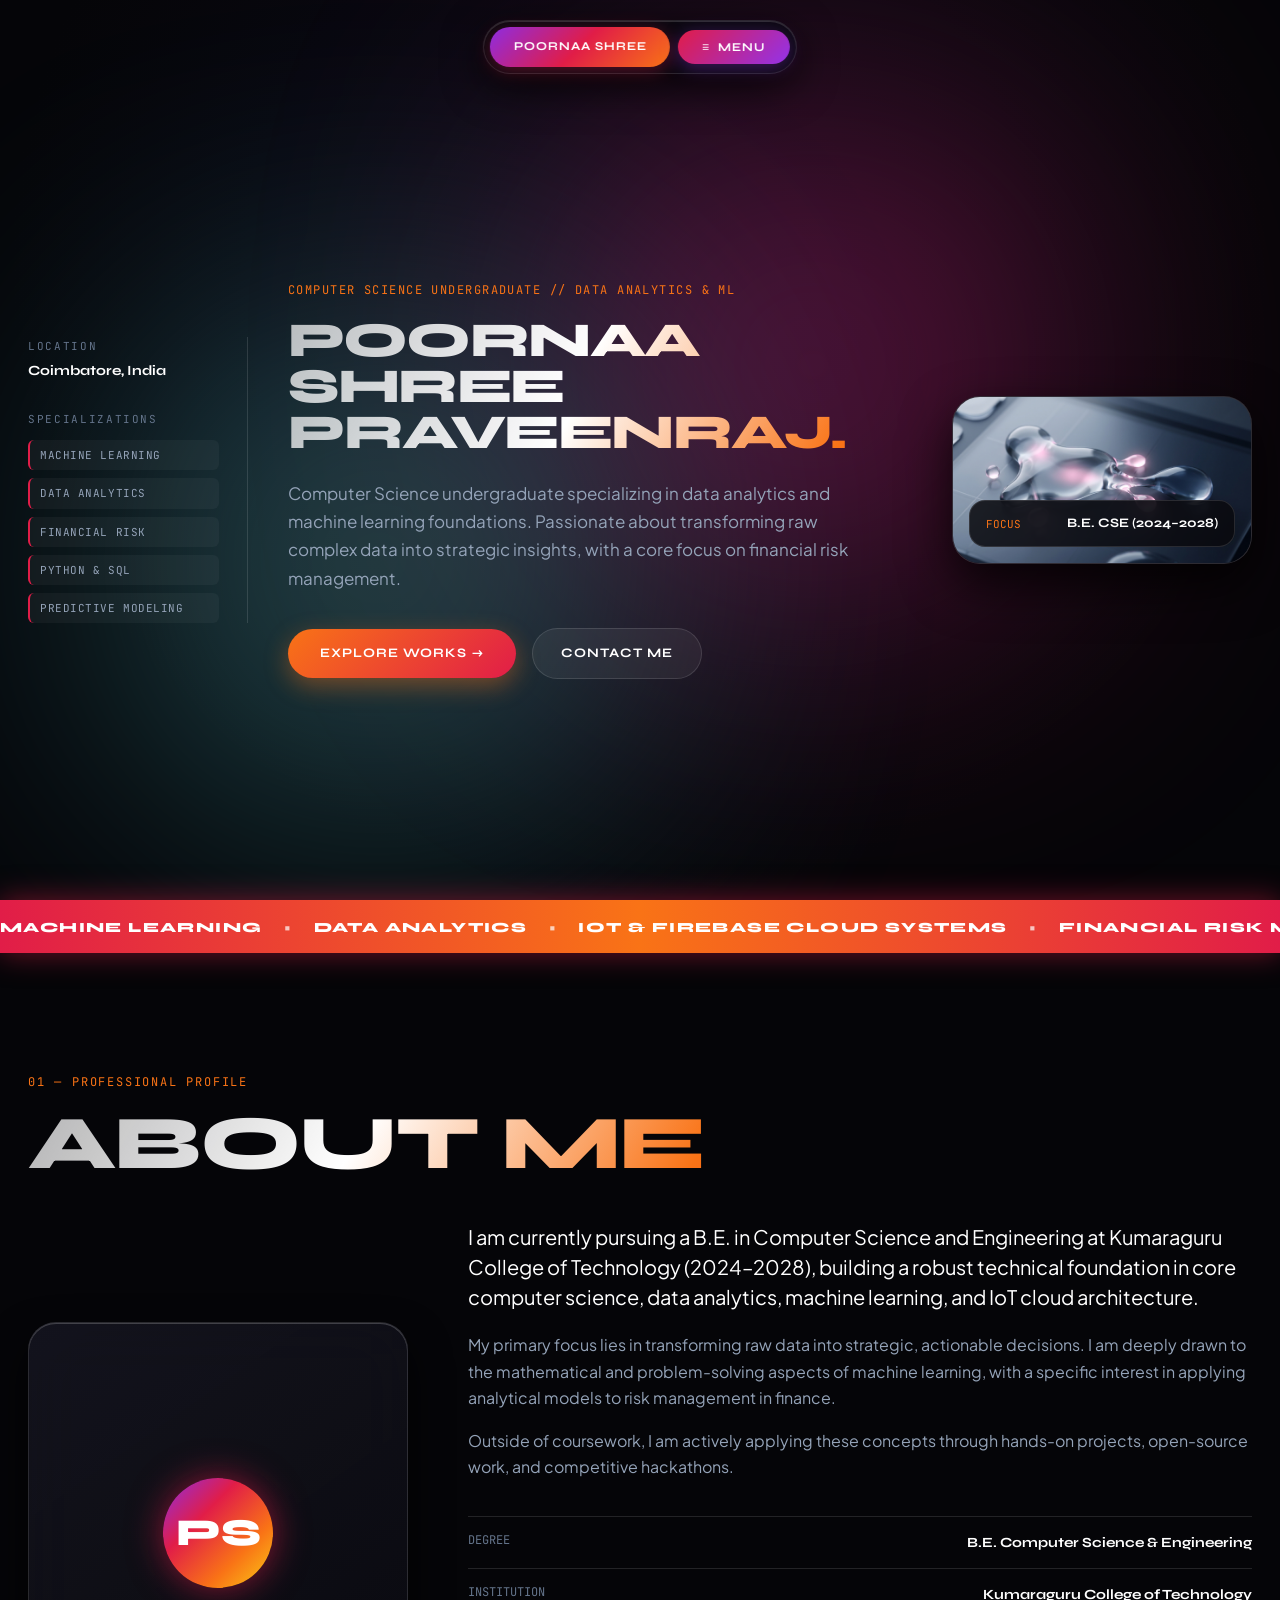
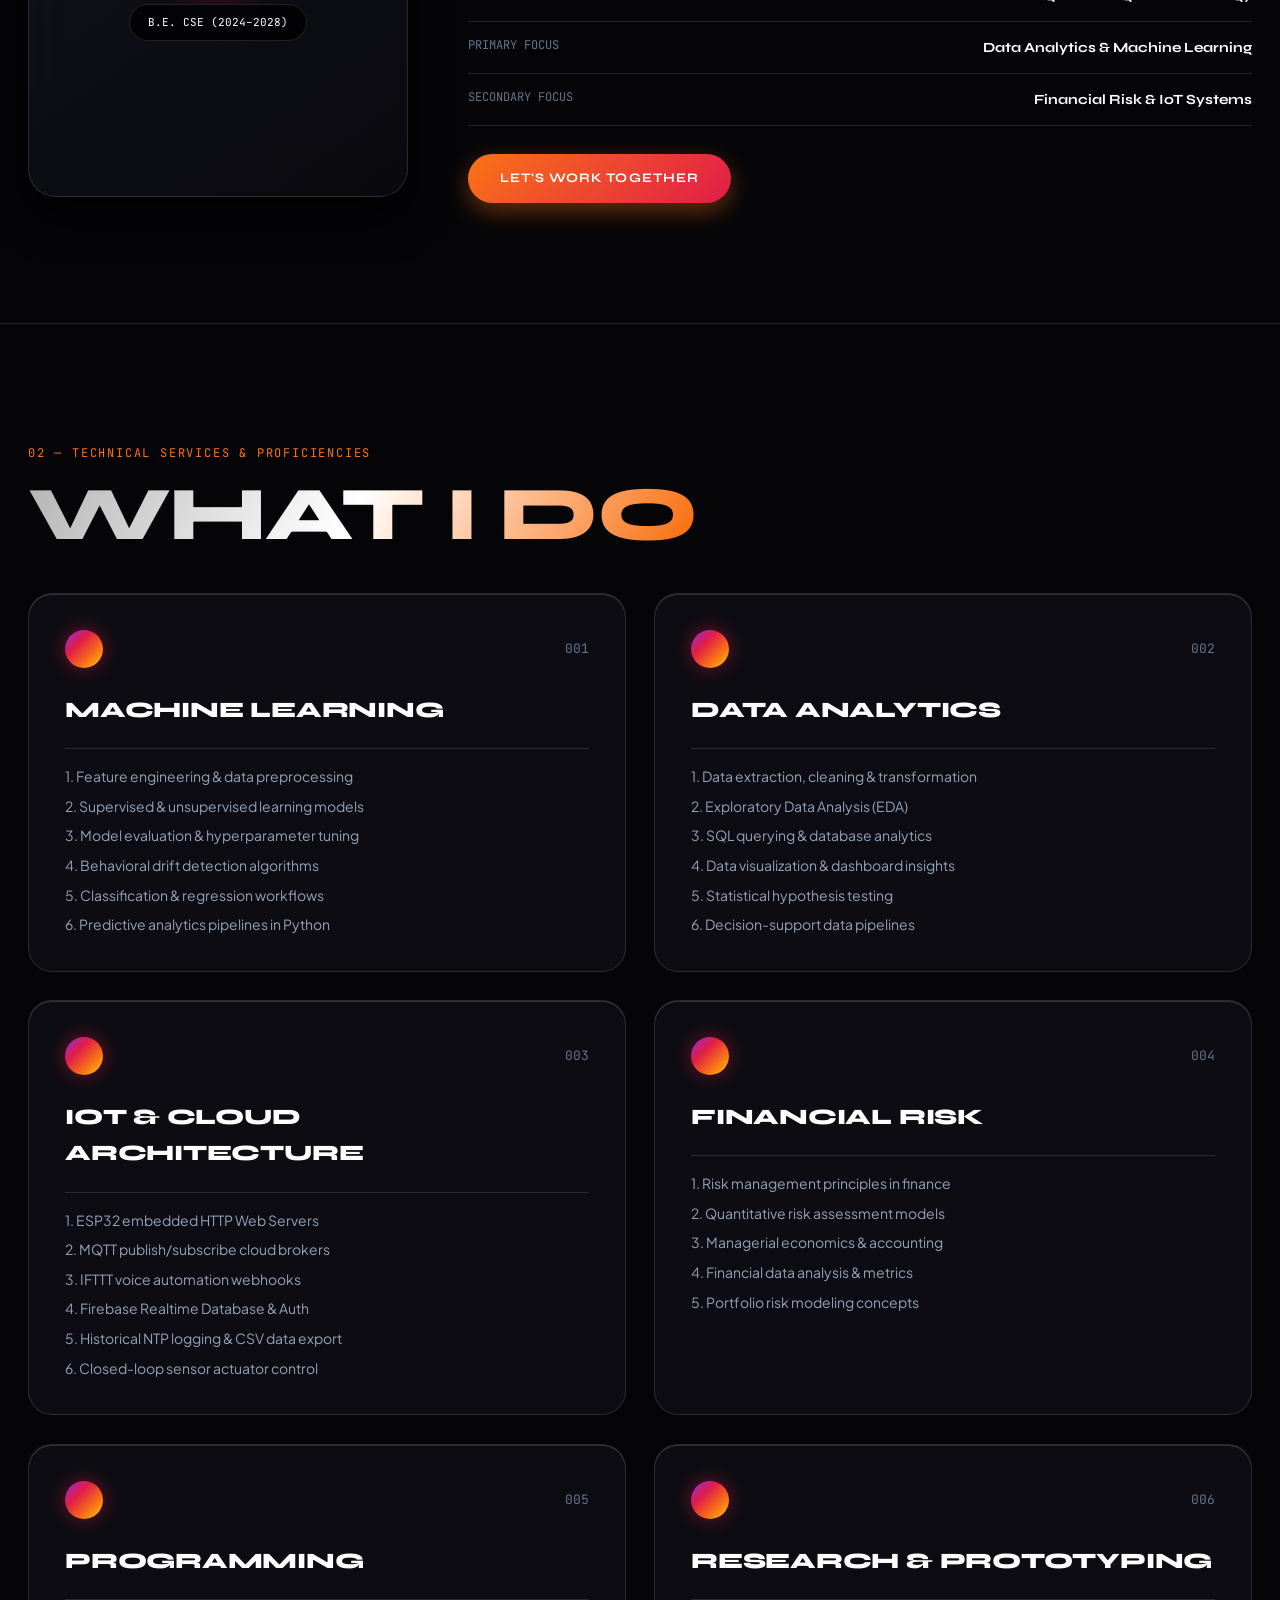
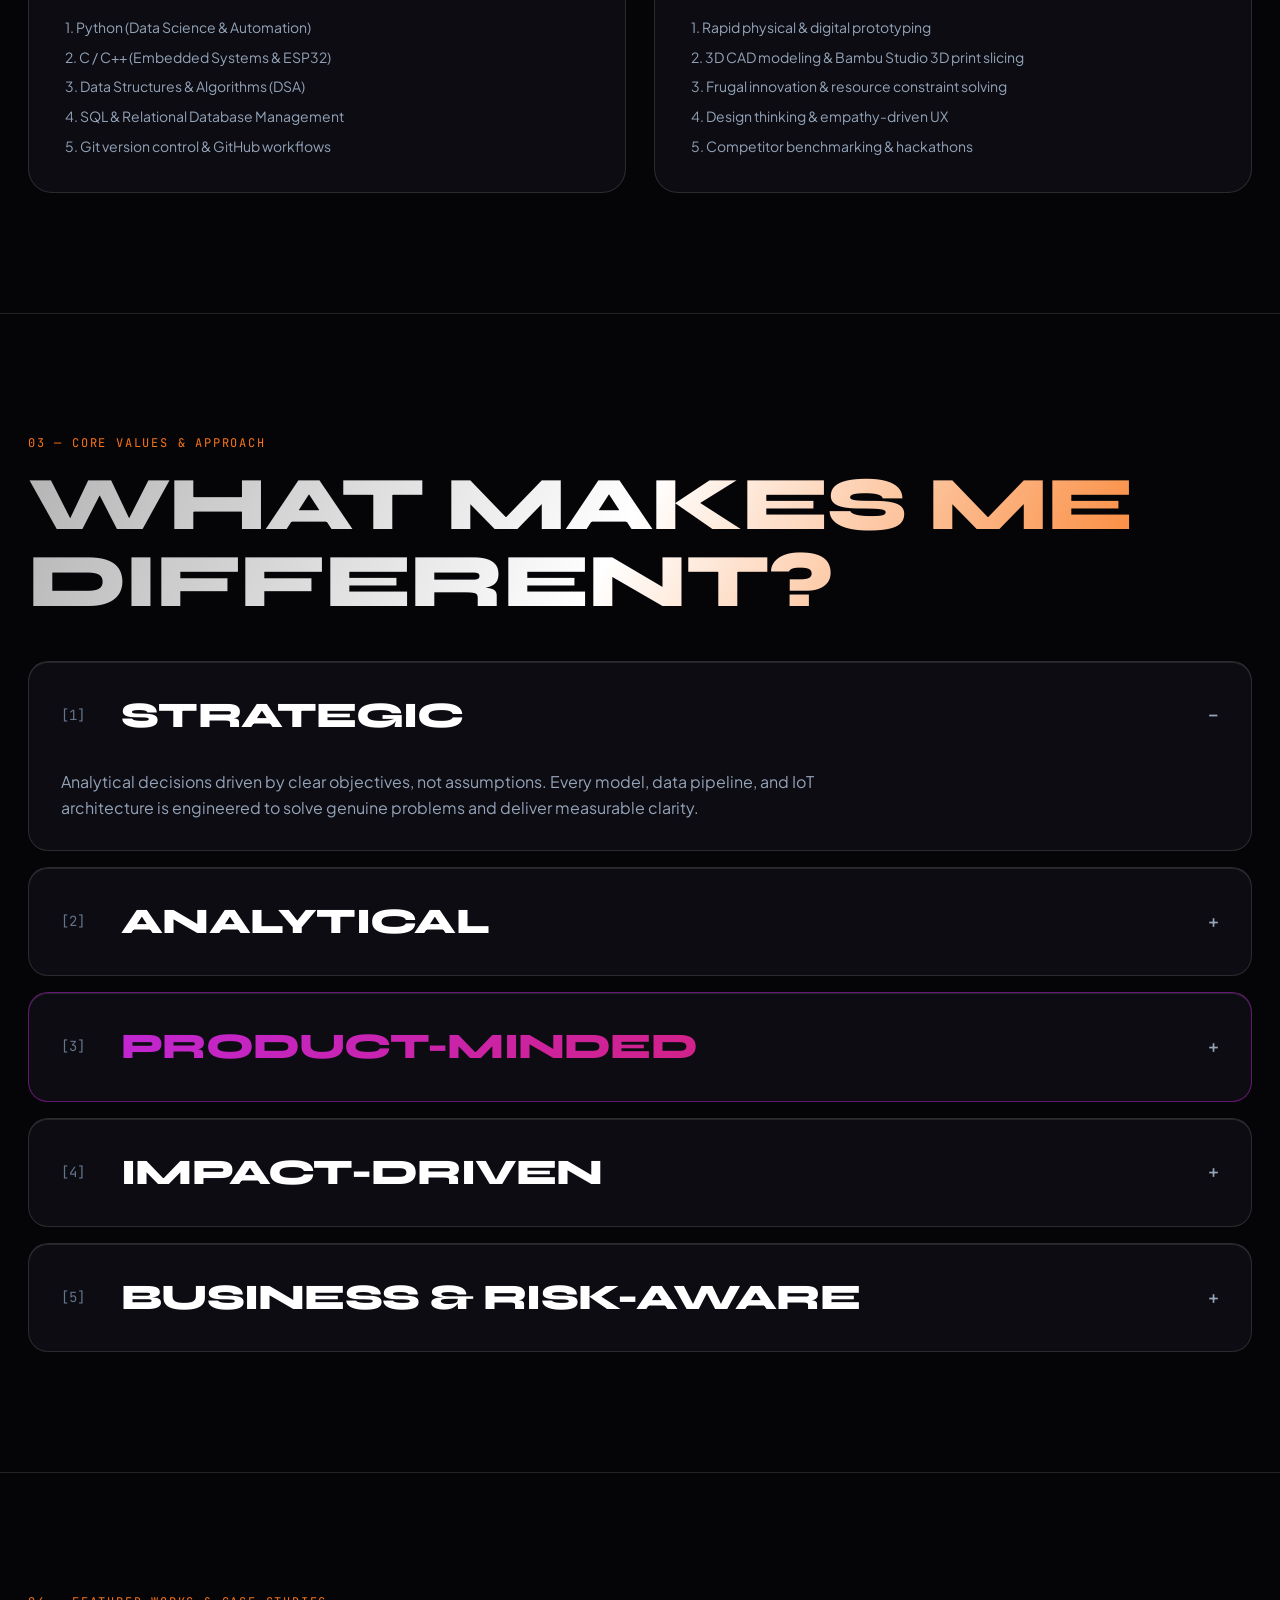
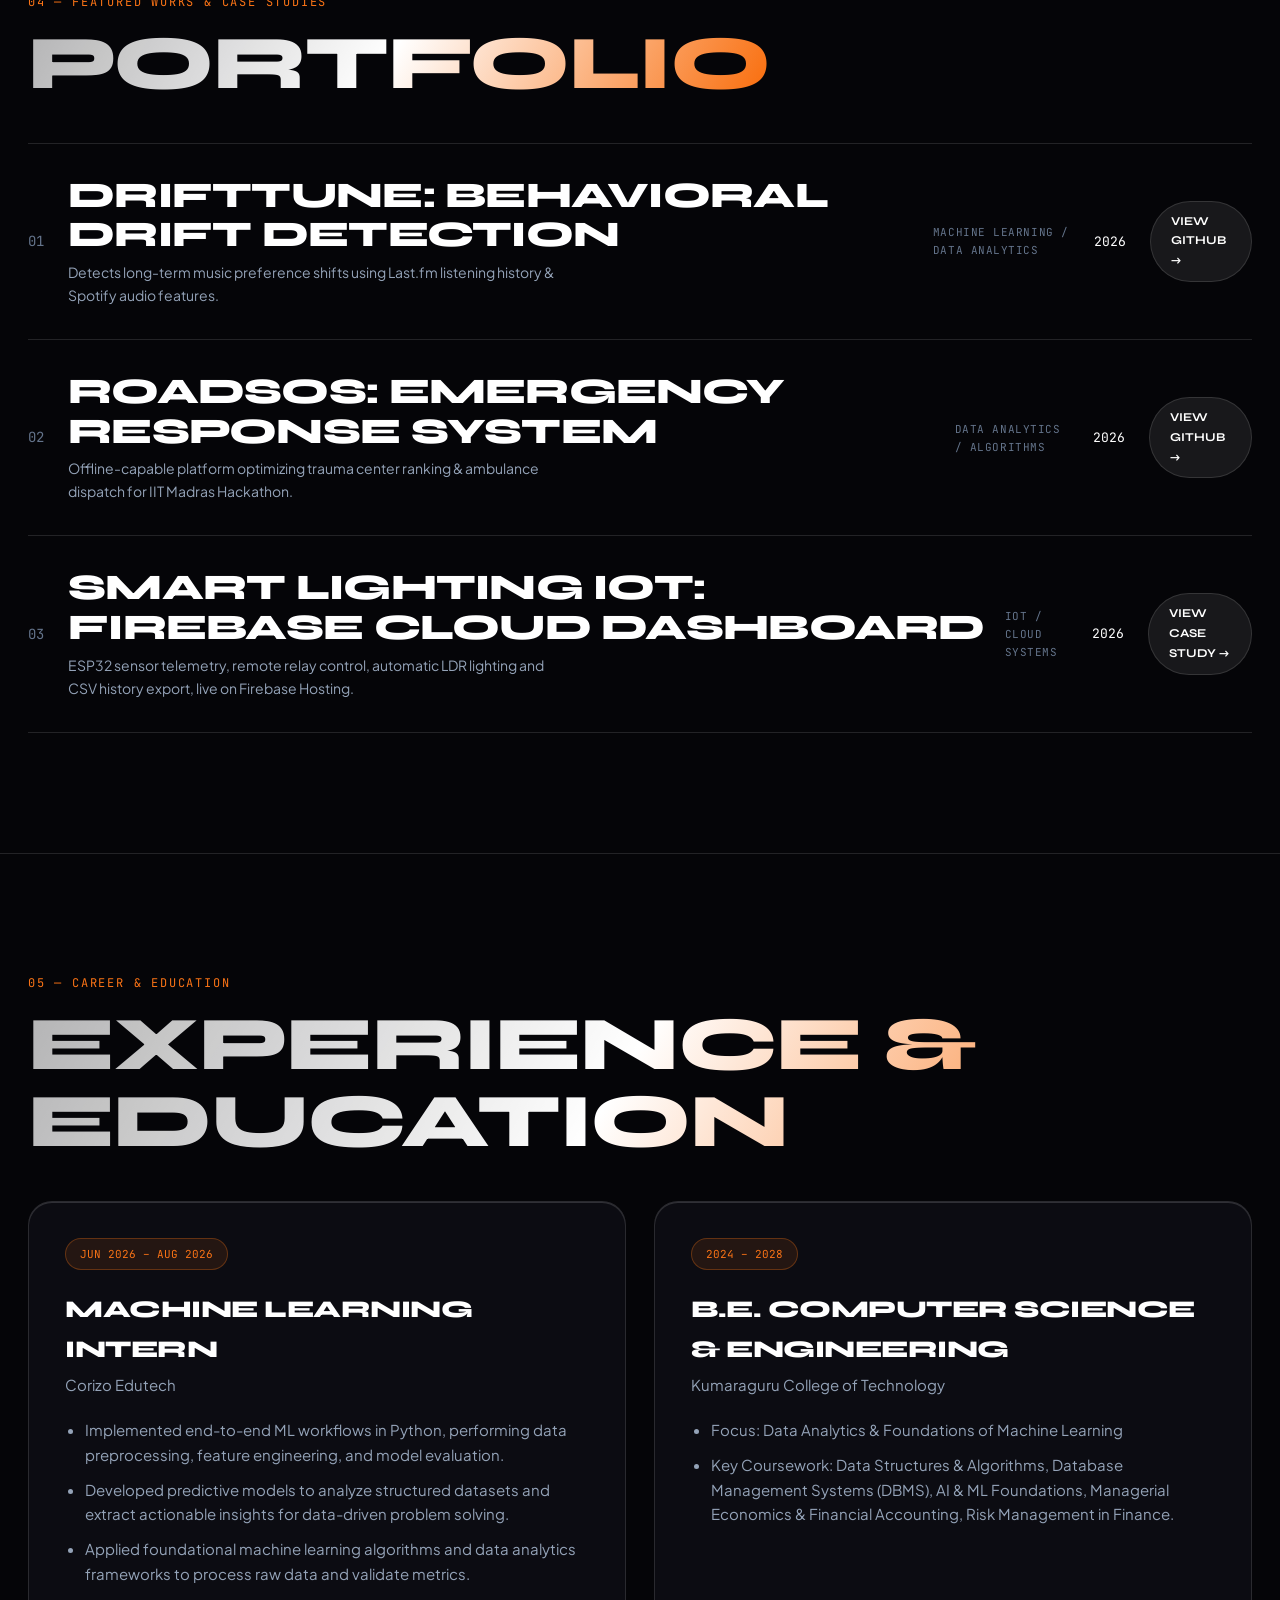
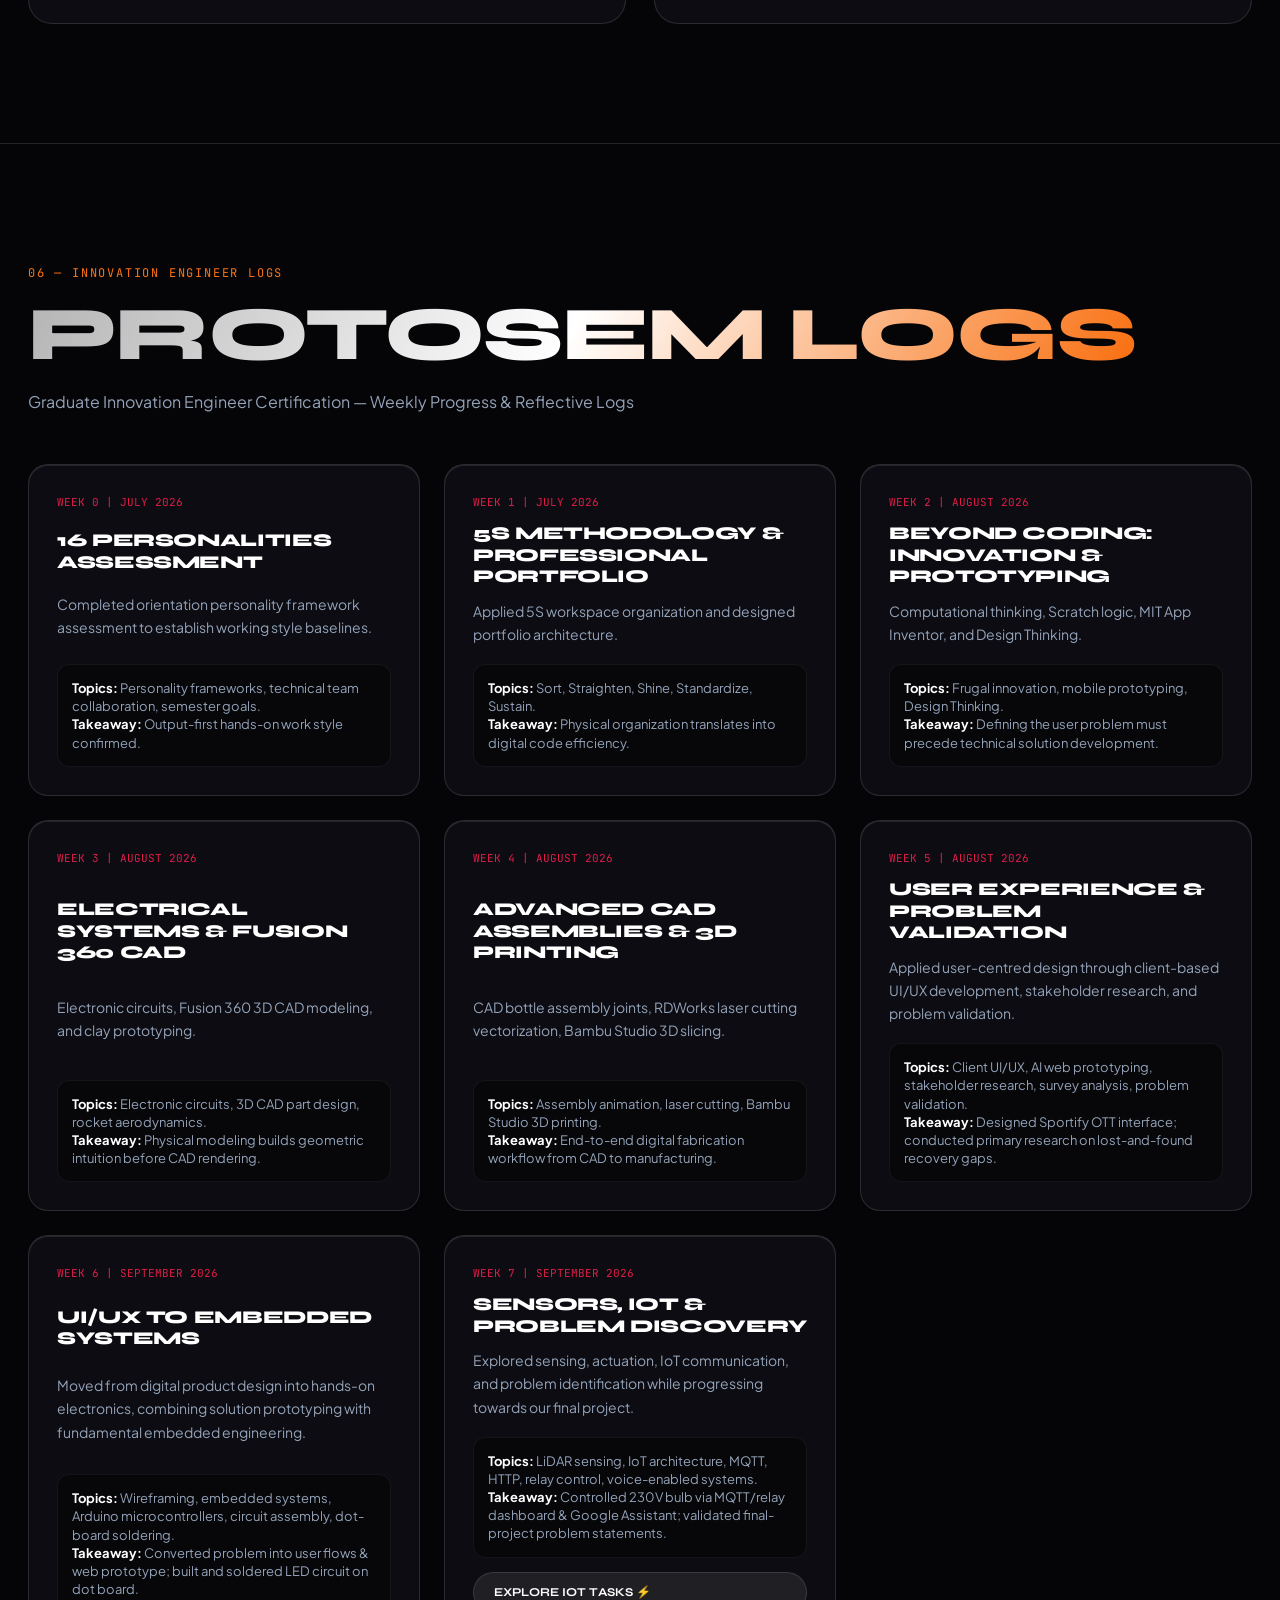
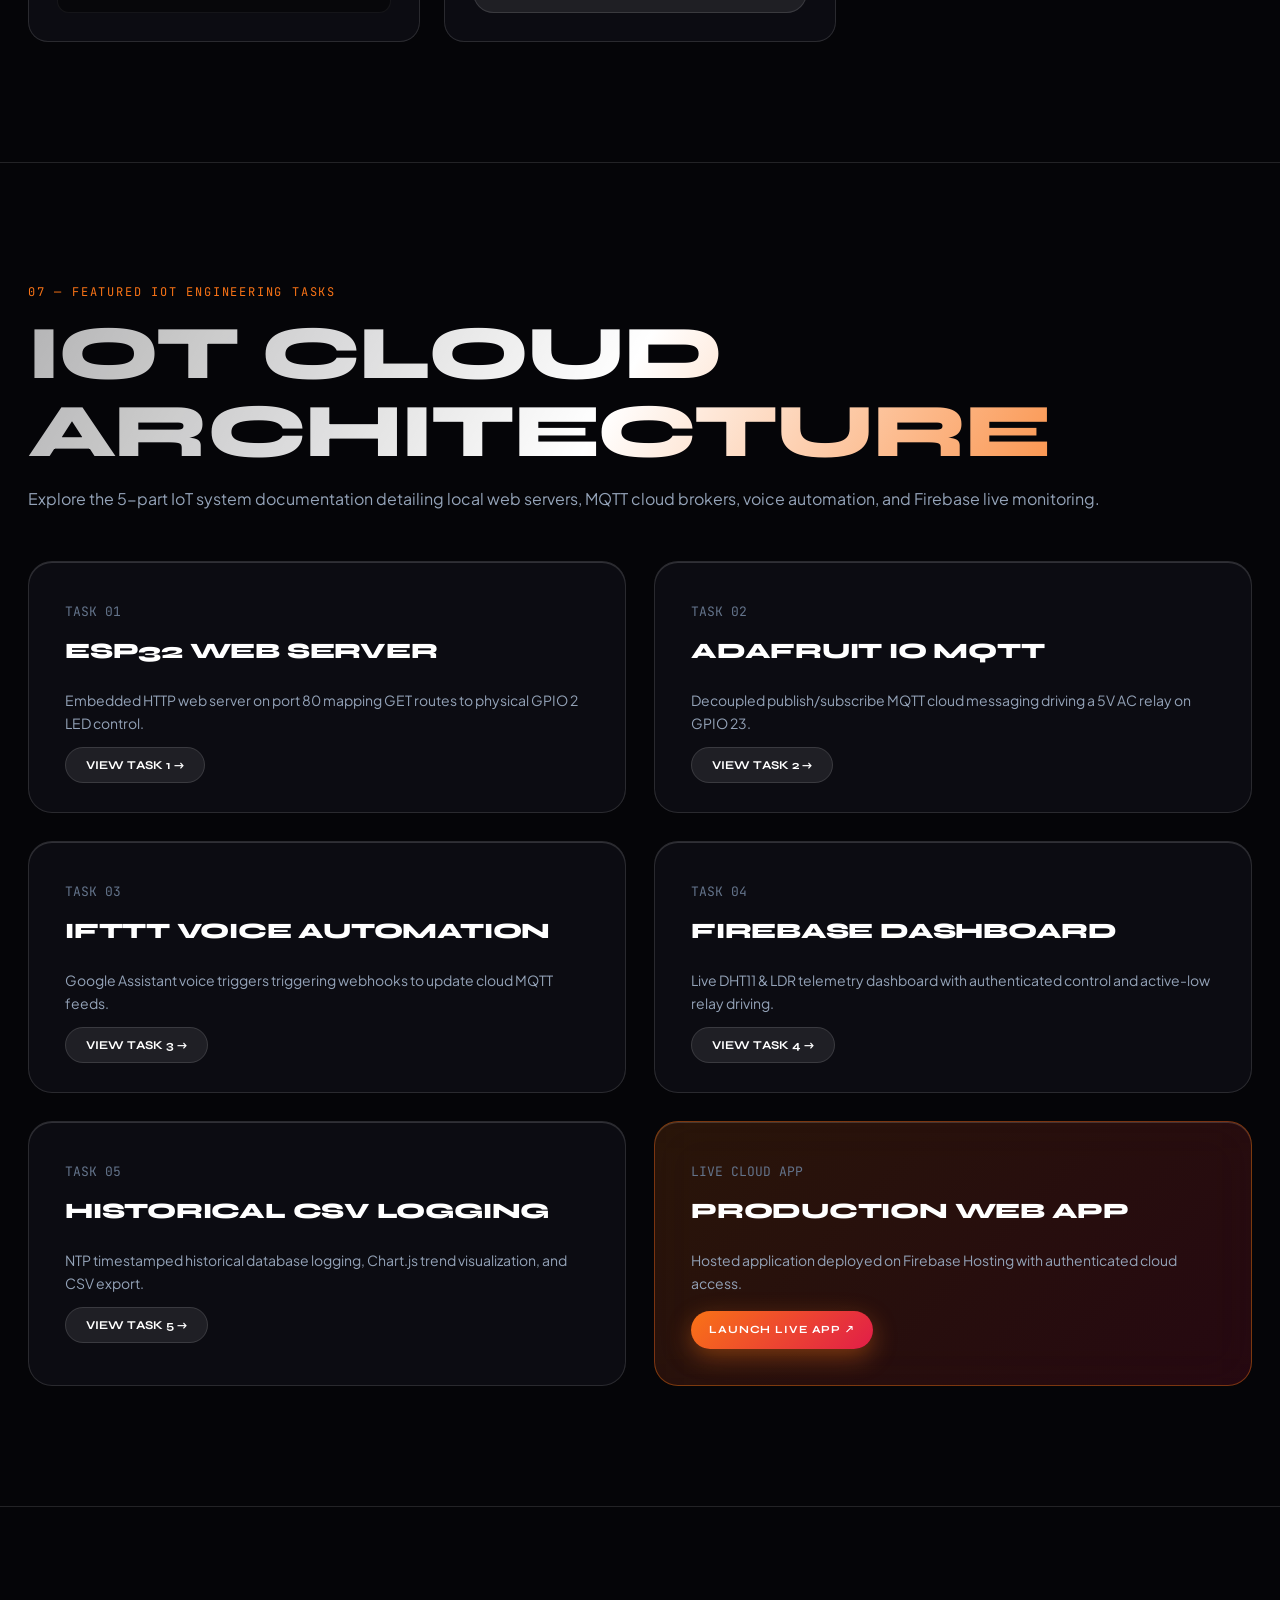
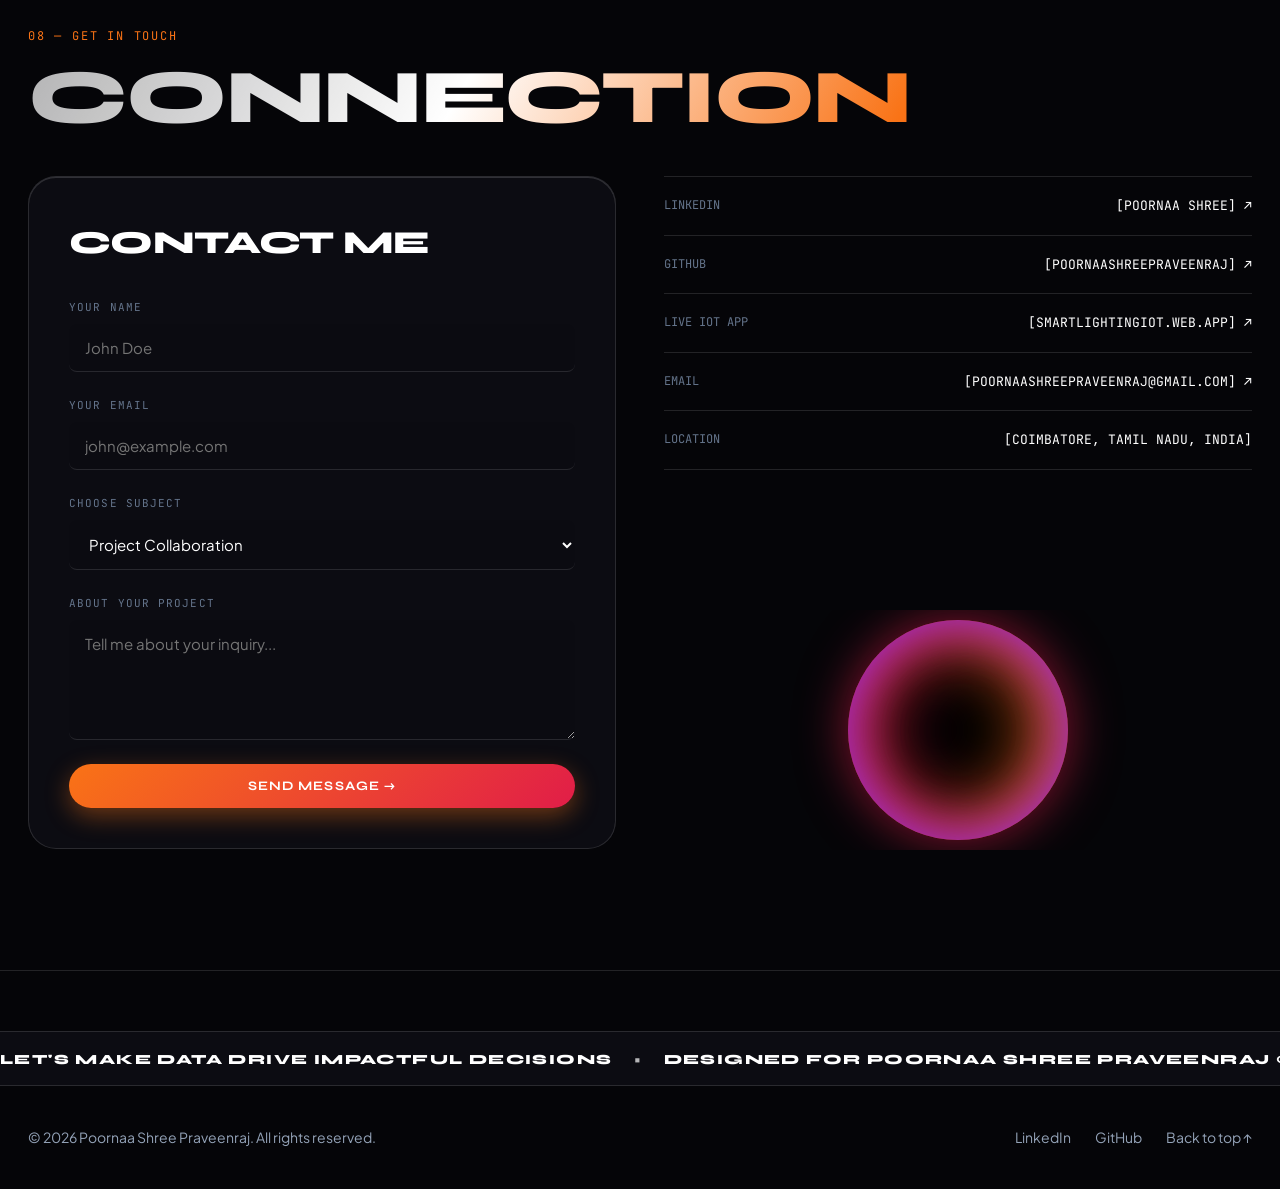
==== commit 9ecf3ba9: "Fix IoT page duplication, mobile layout and contact form; tidy repo - iot.html contained two full HT" ====
--- a/index.html
+++ b/index.html
@@ -7,6 +7,12 @@
 <meta name="description" content="Portfolio of Poornaa Shree Praveenraj, CS undergraduate focused on Machine Learning, Data Analytics, and IoT Cloud Systems.">
 
 <!-- Google Fonts: Syne, Space Grotesk, Plus Jakarta Sans, JetBrains Mono -->
+<meta name="theme-color" content="#050508">
+<link rel="icon" href="favicon.svg" type="image/svg+xml">
+<meta property="og:type" content="website">
+<meta property="og:title" content="Poornaa Shree Praveenraj — Portfolio">
+<meta property="og:description" content="Portfolio of Poornaa Shree Praveenraj, CS undergraduate focused on Machine Learning, Data Analytics, and IoT Cloud Systems.">
+<meta name="twitter:card" content="summary">
 <link rel="preconnect" href="https://fonts.googleapis.com">
 <link rel="preconnect" href="https://fonts.gstatic.com" crossorigin>
 <link href="https://fonts.googleapis.com/css2?family=Plus+Jakarta+Sans:ital,wght@0,300..800;1,300..800&family=Space+Grotesk:wght@400;600;700&family=Space+Mono:ital,wght@0,400;0,700;1,400&family=Syne:wght@700;800&family=JetBrains+Mono:wght@400;500;700&display=swap" rel="stylesheet">
@@ -24,7 +30,7 @@
     <a href="#home" class="pill-nav-btn pill-brand">
       <span>POORNAA SHREE</span>
     </a>
-    <button class="pill-nav-btn pill-menu" id="menuToggle" aria-label="Toggle Navigation menu">
+    <button class="pill-nav-btn pill-menu" id="menuToggle" aria-label="Toggle navigation menu" aria-expanded="false" aria-controls="navDropdown">
       <span class="menu-icon">≡</span> <span>MENU</span>
     </button>
   </div>
@@ -281,55 +287,55 @@
       
       <div class="diff-accordion-grid">
         <div class="diff-item active">
-          <div class="diff-header" onclick="toggleDiff(this)">
+          <button type="button" class="diff-header" aria-expanded="true" onclick="toggleDiff(this)">
             <span class="diff-num">[1]</span>
             <span class="diff-title">STRATEGIC</span>
             <span class="diff-icon">−</span>
-          </div>
+          </button>
           <div class="diff-body">
             <p>Analytical decisions driven by clear objectives, not assumptions. Every model, data pipeline, and IoT architecture is engineered to solve genuine problems and deliver measurable clarity.</p>
           </div>
         </div>
 
         <div class="diff-item">
-          <div class="diff-header" onclick="toggleDiff(this)">
+          <button type="button" class="diff-header" aria-expanded="false" onclick="toggleDiff(this)">
             <span class="diff-num">[2]</span>
             <span class="diff-title">ANALYTICAL</span>
             <span class="diff-icon">+</span>
-          </div>
+          </button>
           <div class="diff-body">
             <p>Rigorous mathematical foundation and empirical data investigation. Extracting signal from noise with clean statistical principles.</p>
           </div>
         </div>
 
         <div class="diff-item highlight-purple">
-          <div class="diff-header" onclick="toggleDiff(this)">
+          <button type="button" class="diff-header" aria-expanded="false" onclick="toggleDiff(this)">
             <span class="diff-num">[3]</span>
             <span class="diff-title">PRODUCT-MINDED</span>
             <span class="diff-icon">+</span>
-          </div>
+          </button>
           <div class="diff-body">
             <p>Thinking beyond isolated code — focusing on full-stack data logic, end-user flows, and long-term scalability. Building systems that scale.</p>
           </div>
         </div>
 
         <div class="diff-item">
-          <div class="diff-header" onclick="toggleDiff(this)">
+          <button type="button" class="diff-header" aria-expanded="false" onclick="toggleDiff(this)">
             <span class="diff-num">[4]</span>
             <span class="diff-title">IMPACT-DRIVEN</span>
             <span class="diff-icon">+</span>
-          </div>
+          </button>
           <div class="diff-body">
             <p>Focused on real-world outcomes — accuracy, reliability, and optimization. Data science and IoT engineering that drive real value.</p>
           </div>
         </div>
 
         <div class="diff-item">
-          <div class="diff-header" onclick="toggleDiff(this)">
+          <button type="button" class="diff-header" aria-expanded="false" onclick="toggleDiff(this)">
             <span class="diff-num">[5]</span>
             <span class="diff-title">BUSINESS &amp; RISK-AWARE</span>
             <span class="diff-icon">+</span>
-          </div>
+          </button>
           <div class="diff-body">
             <p>Understanding market context, financial risk metrics, and organizational goals. Aligning tech solutions with strategic financial intelligence.</p>
           </div>
@@ -375,7 +381,23 @@
             <span class="project-year">2026</span>
             <a href="https://github.com/poornaashreepraveenraj" target="_blank" rel="noopener" class="project-link-btn">VIEW GITHUB →</a>
           </div>
-
+        </div>
+
+        <!-- Project 03 -->
+        <div class="project-list-row">
+          <div class="project-row-left">
+            <span class="project-num">03</span>
+            <div class="project-main-info">
+              <h3 class="project-name">Smart Lighting IoT: Firebase Cloud Dashboard</h3>
+              <p class="project-subtext">ESP32 sensor telemetry, remote relay control, automatic LDR lighting and CSV history export, live on Firebase Hosting.</p>
+            </div>
+          </div>
+          <div class="project-row-right">
+            <span class="project-cat">IOT / CLOUD SYSTEMS</span>
+            <span class="project-year">2026</span>
+            <a href="iot.html" class="project-link-btn">VIEW CASE STUDY →</a>
+          </div>
+        </div>
       </div>
     </div>
   </section>
--- a/styles.css
+++ b/styles.css
@@ -337,7 +337,7 @@
 
 .hero-container {
   display: grid;
-  grid-template-columns: 240px 1fr 340px;
+  grid-template-columns: 220px minmax(0, 1fr) 300px;
   gap: 40px;
   align-items: center;
   z-index: 2;
@@ -404,7 +404,7 @@
 }
 
 .hero-display-title {
-  font-size: clamp(44px, 5.5vw, 84px);
+  font-size: clamp(40px, 3.8vw, 52px);
   line-height: 0.95;
   letter-spacing: -0.03em;
   margin-bottom: 24px;
@@ -770,6 +770,12 @@
 }
 
 .diff-header {
+  width: 100%;
+  background: none;
+  border: none;
+  color: inherit;
+  font: inherit;
+  text-align: left;
   padding: 24px 32px;
   display: flex;
   align-items: center;
@@ -1247,3 +1253,61 @@
   .protosem-grid { grid-template-columns: 1fr; }
   .contact-dual-layout { grid-template-columns: 1fr; }
 }
+
+/* Keyboard focus */
+a:focus-visible,
+button:focus-visible,
+input:focus-visible,
+select:focus-visible,
+textarea:focus-visible {
+  outline: 2px solid #F97316;
+  outline-offset: 3px;
+}
+
+/* The three-column hero needs room for the full name on one line */
+@media (max-width: 1200px) {
+  .hero-container { grid-template-columns: minmax(0, 1fr); text-align: center; min-width: 0; }
+  .hero-left-ticker { display: none; }
+  .hero-center-content { text-align: center; }
+  .hero-description { margin-left: auto; margin-right: auto; }
+  .hero-actions { justify-content: center; }
+  .hero-display-title { font-size: clamp(22px, 7.4vw, 76px); }
+}
+
+/* Phones */
+@media (max-width: 640px) {
+  .container { padding: 0 16px; }
+  .section-block { padding: 72px 0; }
+  .section-heading { font-size: clamp(22px, 7.2vw, 44px); overflow-wrap: anywhere; margin-bottom: 28px; }
+  .hero-section { padding-top: 120px; min-height: auto; }
+  .meta-tag { font-size: 10px; letter-spacing: 0.08em; }
+  .hero-actions { flex-wrap: wrap; }
+  .hero-actions a { flex: 1 1 100%; }
+  .hero-aura { width: 280px; height: 280px; }
+
+  .project-list-row { flex-direction: column; align-items: flex-start; gap: 16px; padding: 24px 0; }
+  .project-row-left { align-items: flex-start; gap: 14px; }
+  .project-row-right { flex-wrap: wrap; gap: 12px 16px; padding-left: 30px; }
+  .project-name { font-size: 20px; }
+
+  .diff-header { padding: 18px 20px; }
+  .contact-dual-layout { grid-template-columns: minmax(0, 1fr); gap: 32px; }
+  .services-6grid, .timeline-container, .protosem-grid { grid-template-columns: minmax(0, 1fr); }
+  .timeline-card, .service-card, .protosem-card { padding: 24px; }
+  .contact-form-card { padding: 24px; }
+  .directory-row { flex-direction: column; align-items: flex-start; gap: 4px; }
+  .dir-val { overflow-wrap: anywhere; text-align: left; }
+  .footer-content { flex-direction: column; gap: 16px; text-align: center; }
+  .foot-links { flex-wrap: wrap; justify-content: center; }
+  .nav-dropdown { width: calc(100vw - 32px); }
+}
+
+/* Respect reduced-motion preferences */
+@media (prefers-reduced-motion: reduce) {
+  html { scroll-behavior: auto; }
+  *, *::before, *::after {
+    animation-duration: 0.01ms !important;
+    animation-iteration-count: 1 !important;
+    transition-duration: 0.01ms !important;
+  }
+}
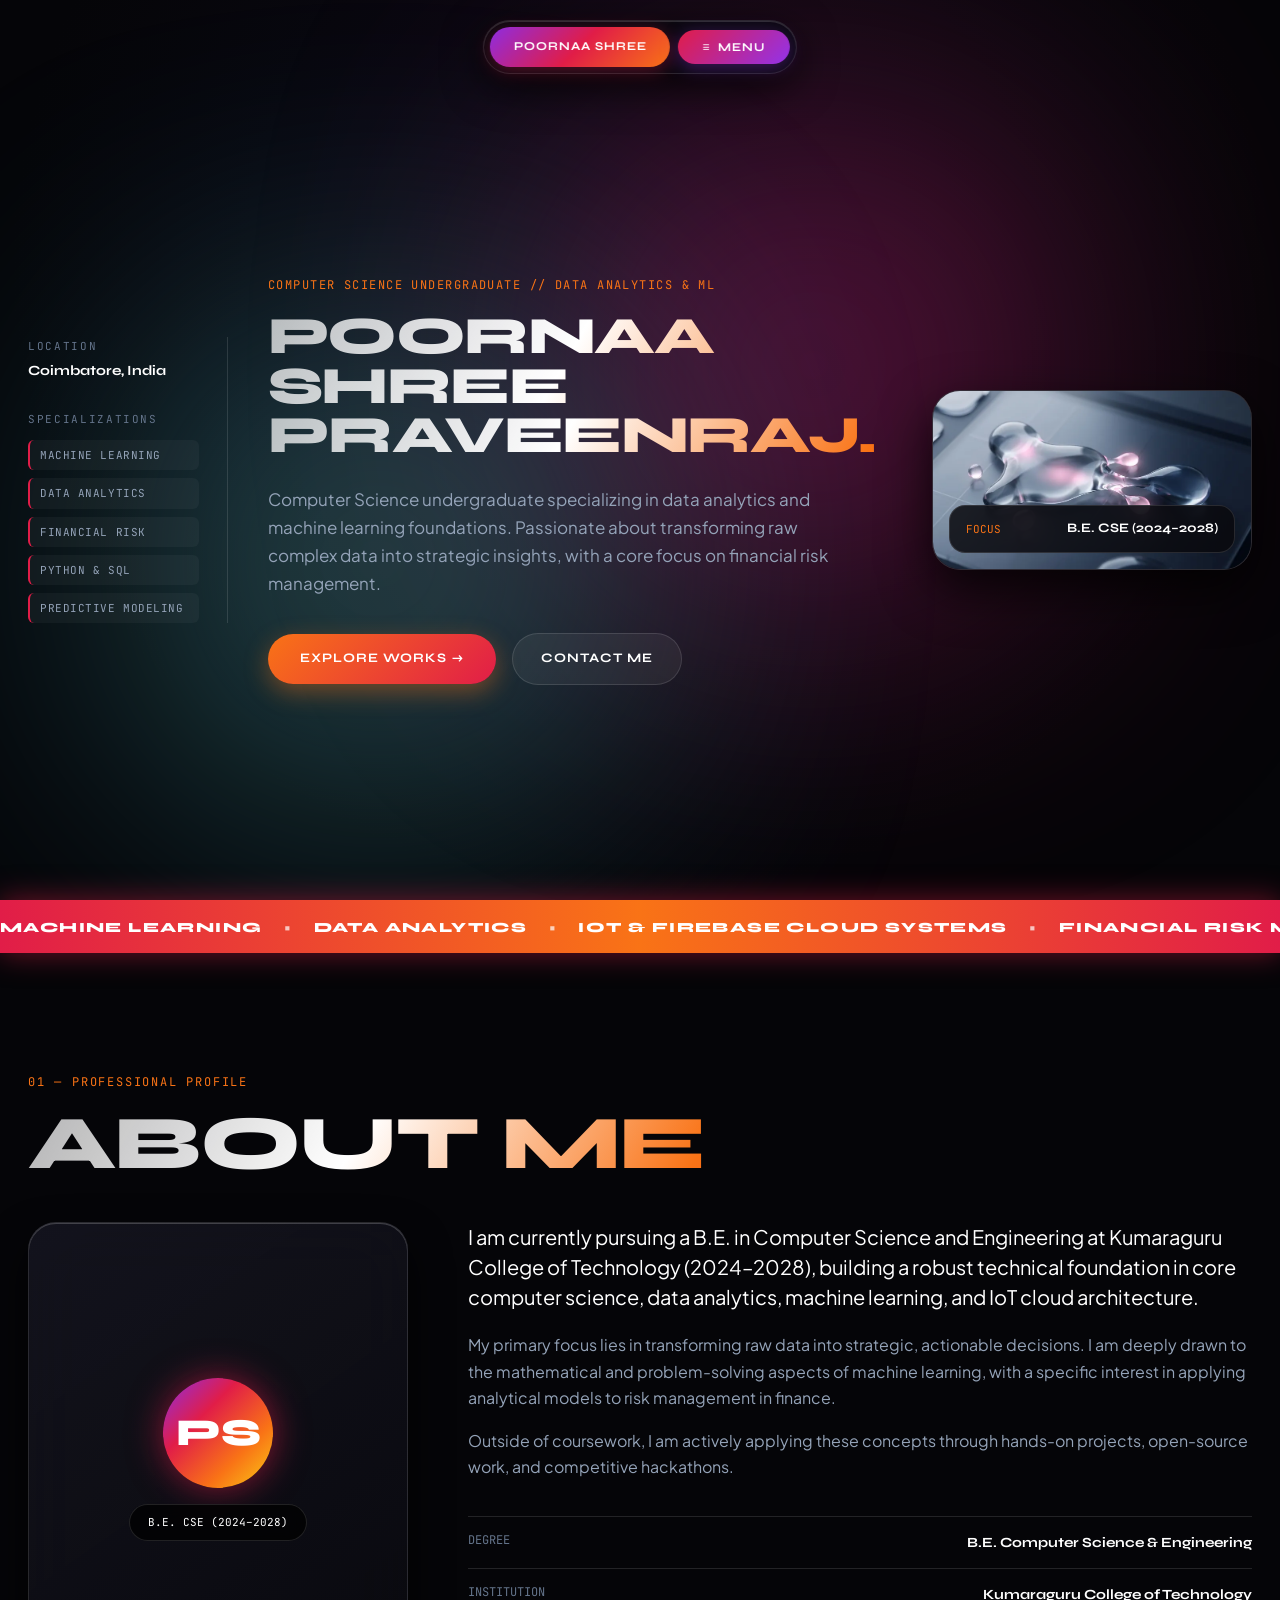
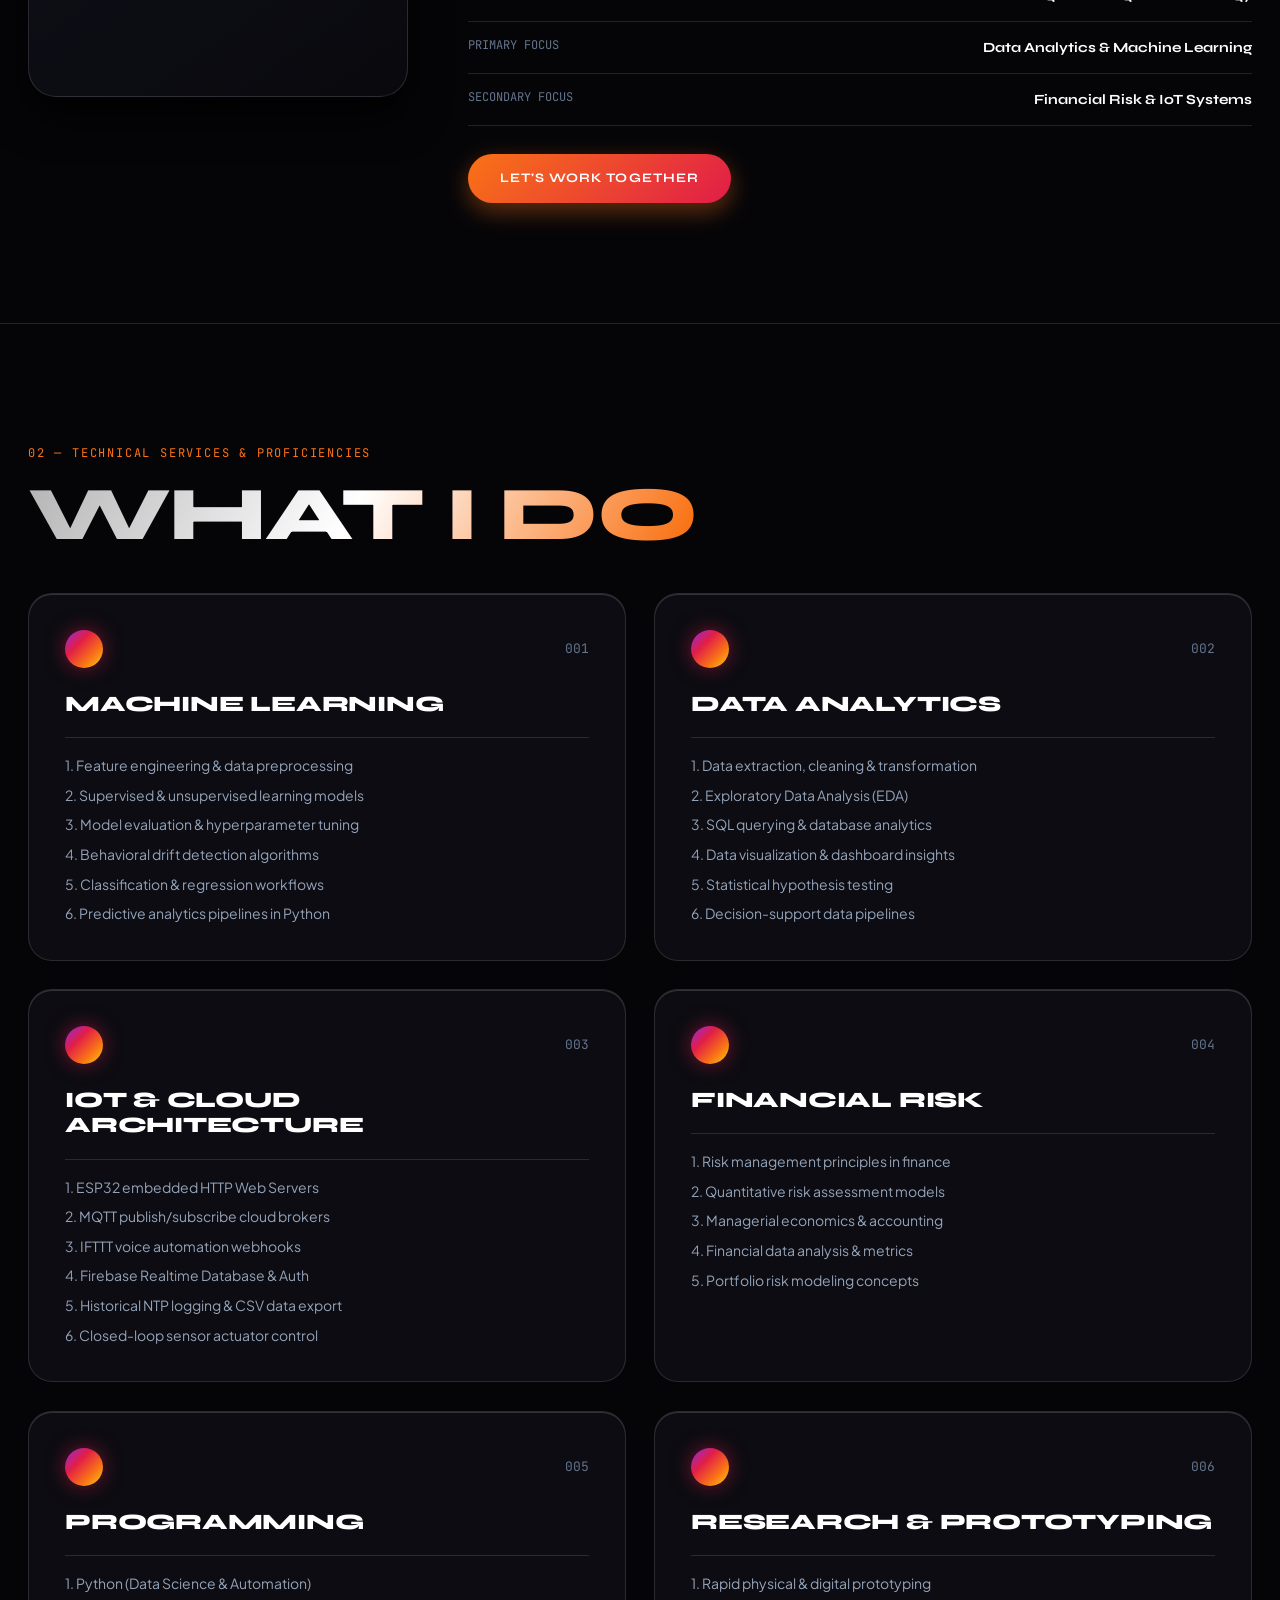
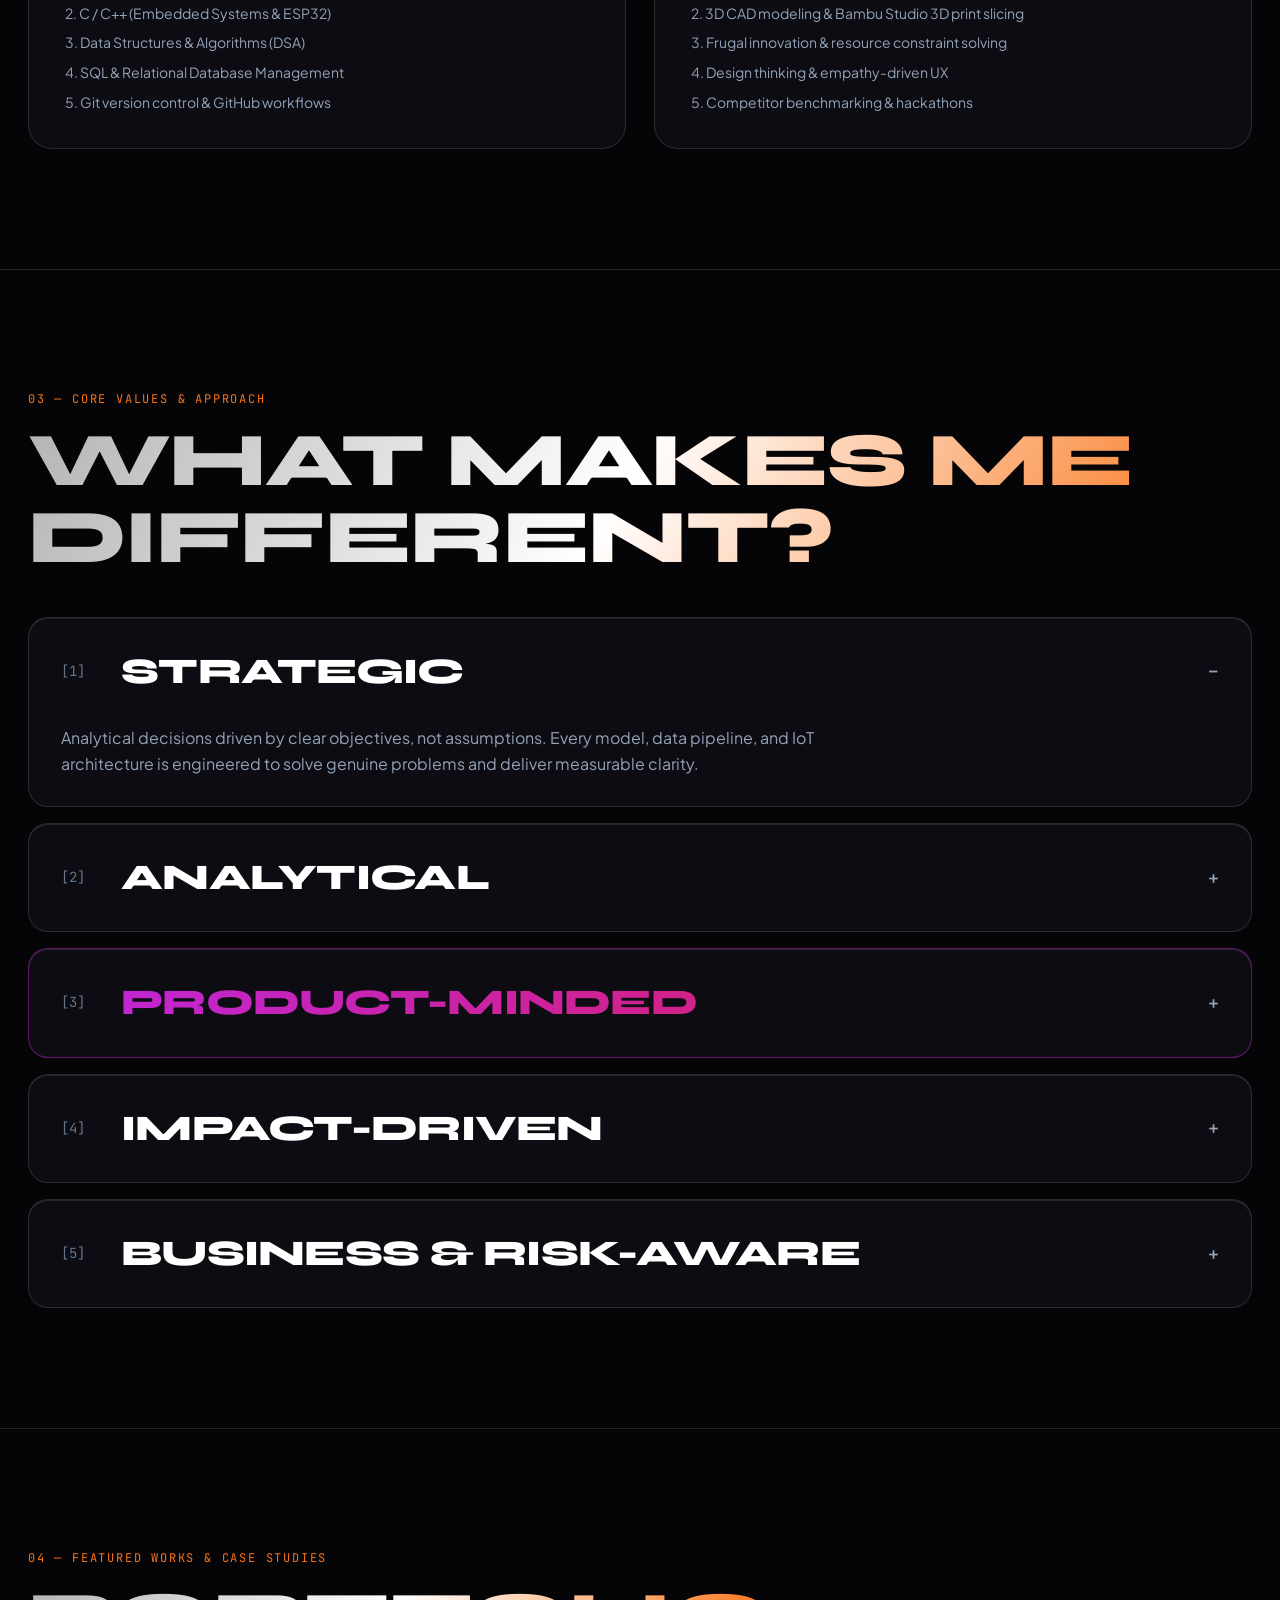
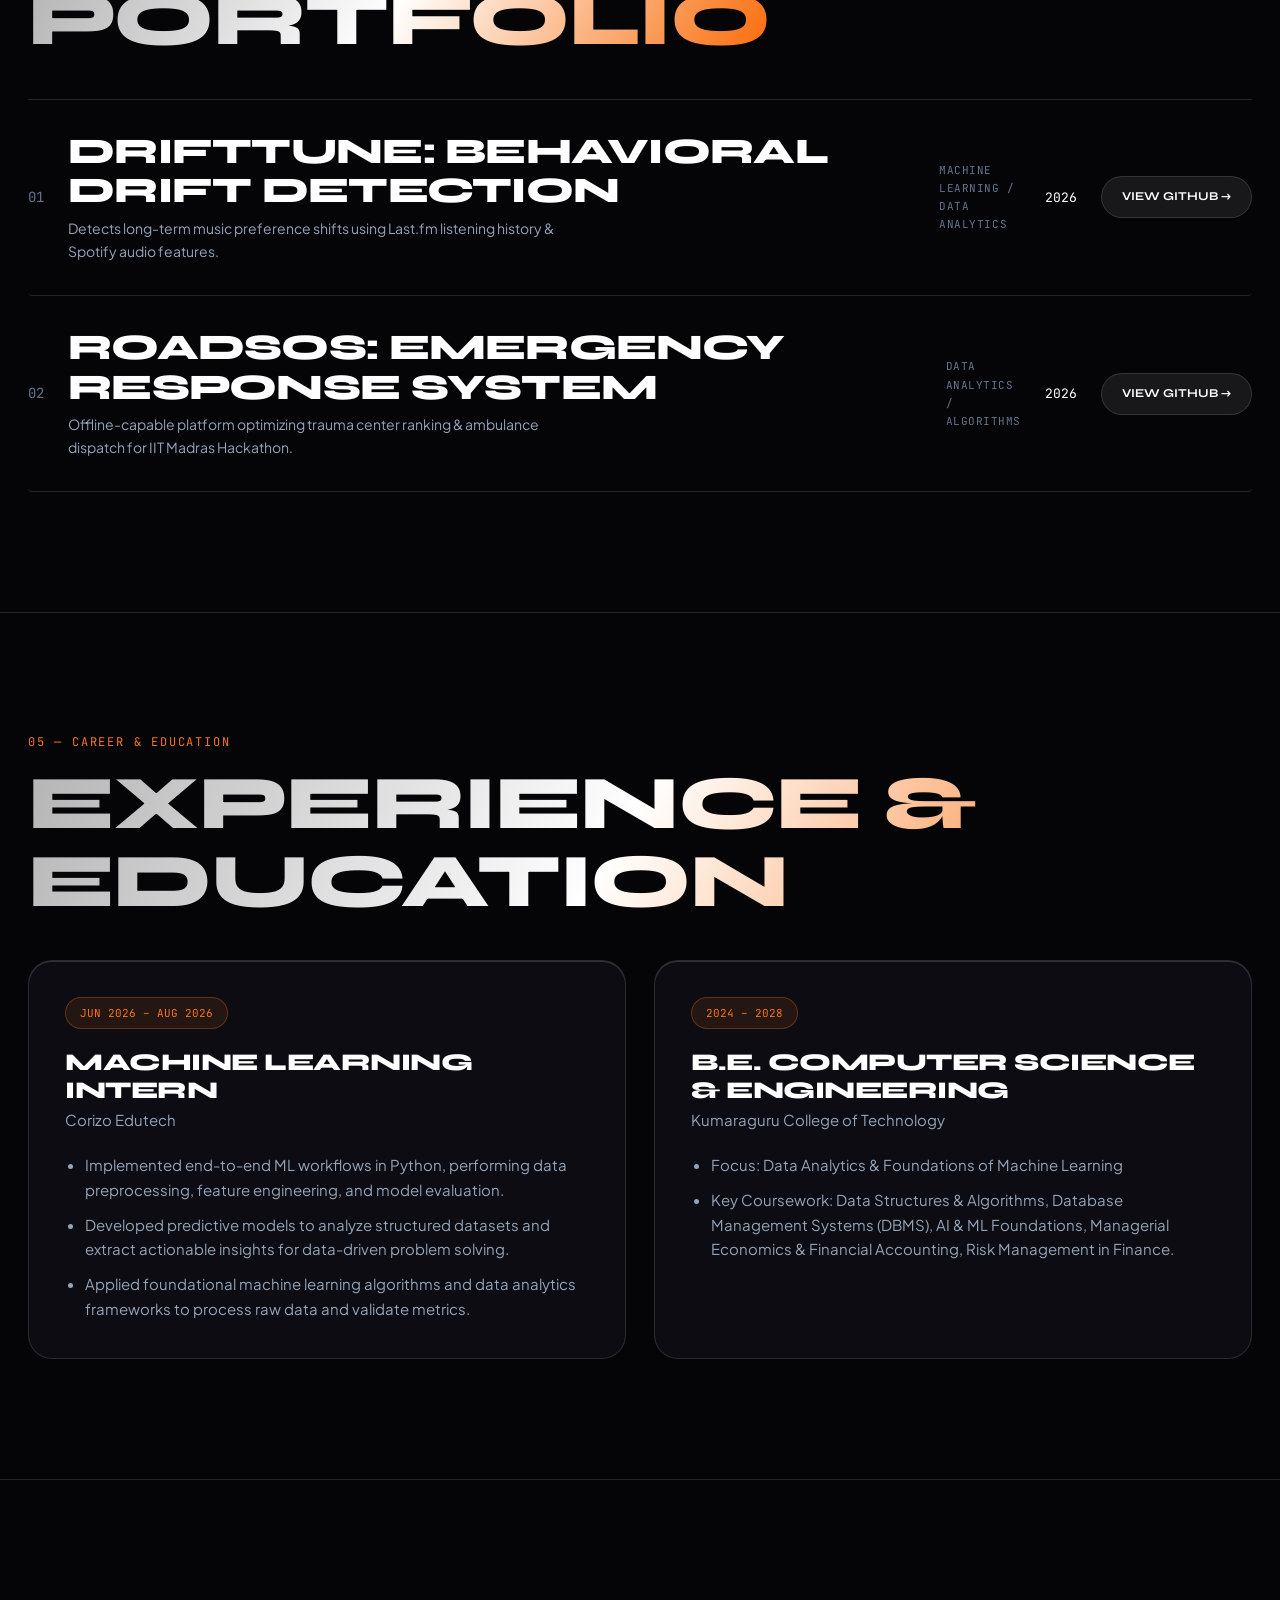
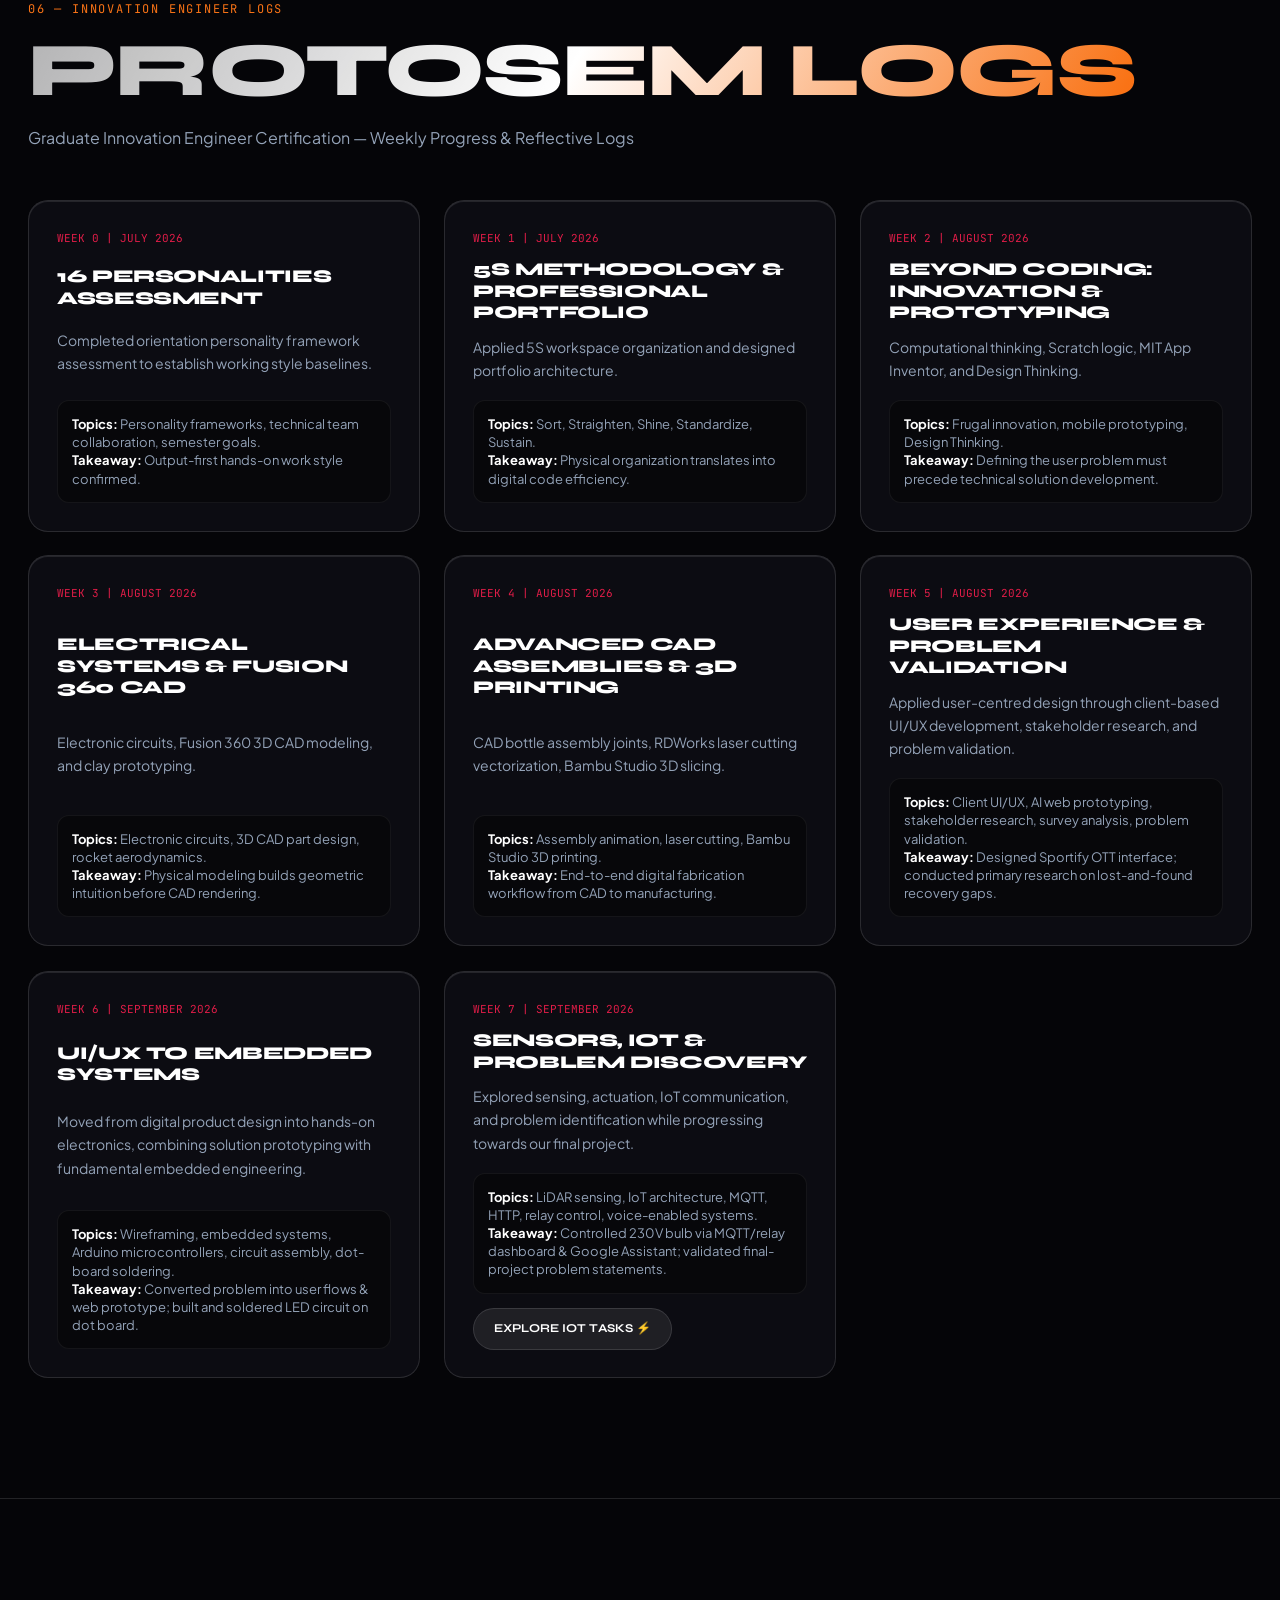
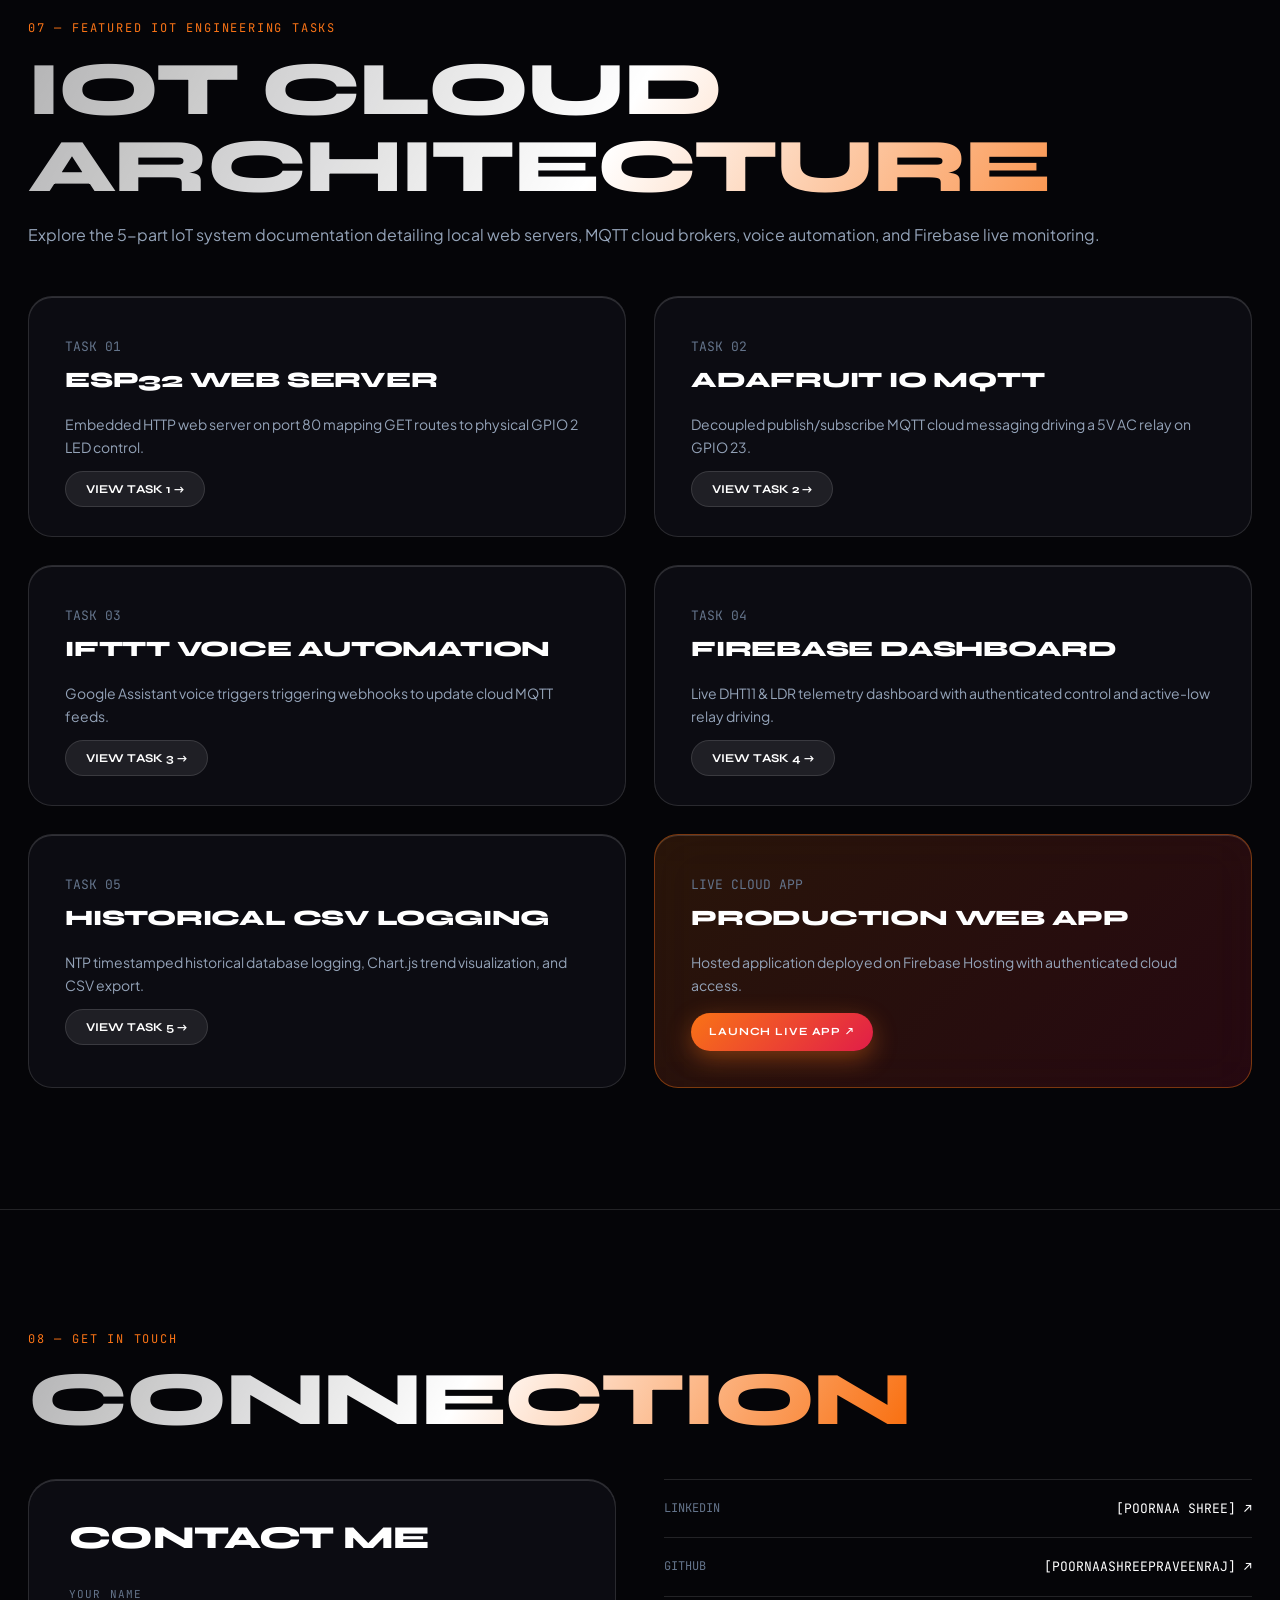
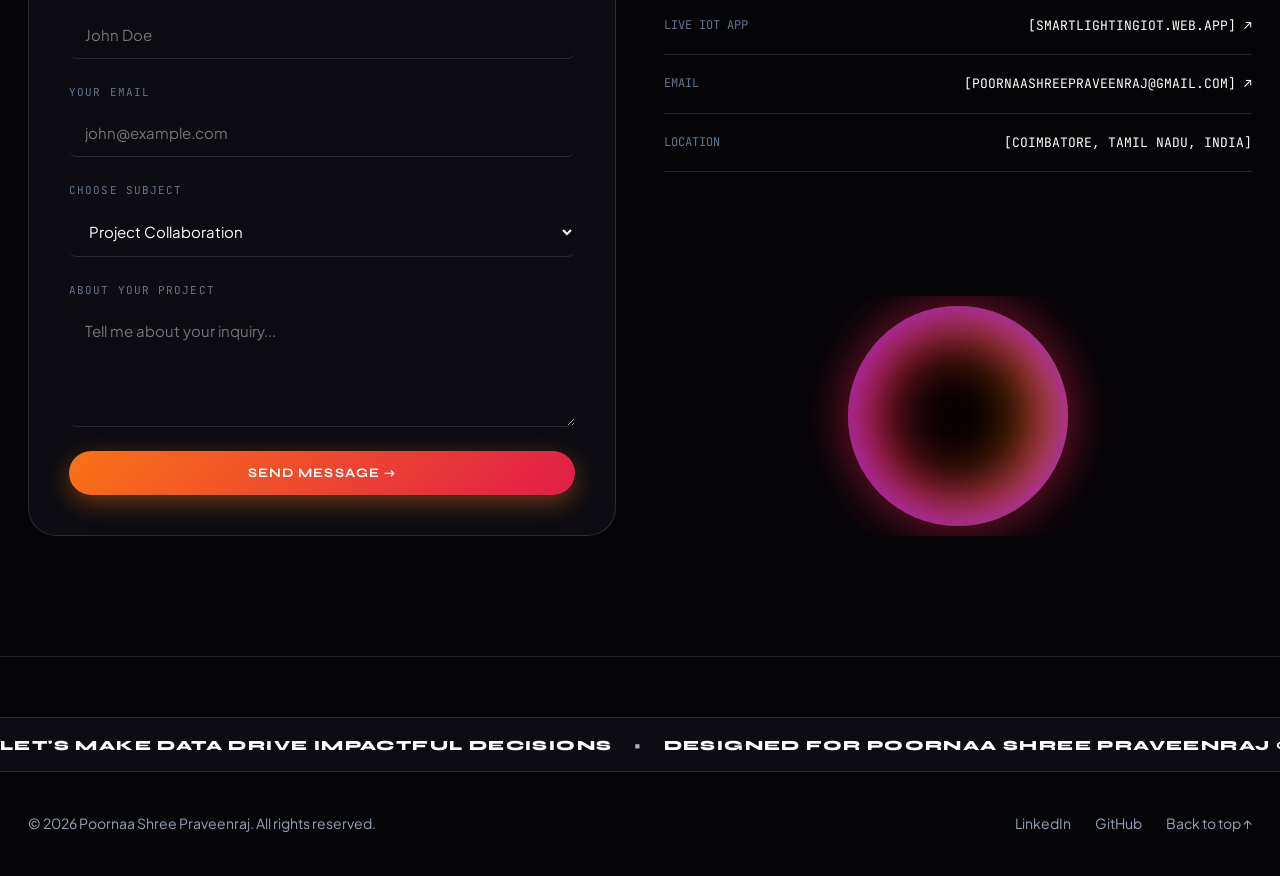
==== commit 13073e0d: "Polish site UI: smoother motion, mobile layout fixes, faster hero image - Ease card tilt and magnet " ====
--- a/index.html
+++ b/index.html
@@ -7,22 +7,16 @@
 <meta name="description" content="Portfolio of Poornaa Shree Praveenraj, CS undergraduate focused on Machine Learning, Data Analytics, and IoT Cloud Systems.">
 
 <!-- Google Fonts: Syne, Space Grotesk, Plus Jakarta Sans, JetBrains Mono -->
-<meta name="theme-color" content="#050508">
-<link rel="icon" href="favicon.svg" type="image/svg+xml">
-<meta property="og:type" content="website">
-<meta property="og:title" content="Poornaa Shree Praveenraj — Portfolio">
-<meta property="og:description" content="Portfolio of Poornaa Shree Praveenraj, CS undergraduate focused on Machine Learning, Data Analytics, and IoT Cloud Systems.">
-<meta name="twitter:card" content="summary">
 <link rel="preconnect" href="https://fonts.googleapis.com">
 <link rel="preconnect" href="https://fonts.gstatic.com" crossorigin>
-<link href="https://fonts.googleapis.com/css2?family=Plus+Jakarta+Sans:ital,wght@0,300..800;1,300..800&family=Space+Grotesk:wght@400;600;700&family=Space+Mono:ital,wght@0,400;0,700;1,400&family=Syne:wght@700;800&family=JetBrains+Mono:wght@400;500;700&display=swap" rel="stylesheet">
+<link href="https://fonts.googleapis.com/css2?family=Italianno&family=Plus+Jakarta+Sans:ital,wght@0,300..800;1,300..800&family=Space+Grotesk:wght@400;600;700&family=Space+Mono:ital,wght@0,400;0,700;1,400&family=Syne:wght@700;800&family=JetBrains+Mono:wght@400;500;700&display=swap" rel="stylesheet">
 
 <link rel="stylesheet" href="styles.css">
 <script src="script.js" defer></script>
 </head>
 <body>
 
-<a href="#home" class="skip-link">Skip to content</a>
+<a href="#about" class="skip-link">Skip to content</a>
 
 <!-- FLOATING GLASSMORPHISM PILL NAVBAR -->
 <header class="site-header">
@@ -30,13 +24,11 @@
     <a href="#home" class="pill-nav-btn pill-brand">
       <span>POORNAA SHREE</span>
     </a>
-    <button class="pill-nav-btn pill-menu" id="menuToggle" aria-label="Toggle navigation menu" aria-expanded="false" aria-controls="navDropdown">
-      <span class="menu-icon">≡</span> <span>MENU</span>
-    </button>
+    <button class="pill-nav-btn pill-menu" id="menuToggle" aria-label="Toggle navigation menu" aria-controls="navDropdown" aria-expanded="false"><span class="menu-icon" aria-hidden="true">≡</span> <span>MENU</span></button>
   </div>
 
   <!-- Mobile / Desktop Expanded Dropdown Menu -->
-  <nav class="nav-dropdown" id="navDropdown" aria-label="Main Navigation">
+  <nav class="nav-dropdown" id="navDropdown" aria-label="Main navigation">
     <a href="#home">00 — HOME</a>
     <a href="#about">01 — ABOUT ME</a>
     <a href="#skills">02 — WHAT I DO (SKILLS)</a>
@@ -52,15 +44,15 @@
 <main id="home">
   <!-- HERO SECTION WITH LIQUID GLASS VISUAL & HOLOGRAPHIC AURAS -->
   <section class="hero-section">
-    <div class="hero-aura hero-aura-1"></div>
-    <div class="hero-aura hero-aura-2"></div>
+    <div class="hero-aura hero-aura-1" aria-hidden="true"></div>
+    <div class="hero-aura hero-aura-2" aria-hidden="true"></div>
     
     <div class="container hero-container">
       <div class="hero-left-ticker">
         <div class="ticker-badge">LOCATION</div>
         <div class="ticker-val">Coimbatore, India</div>
         
-        <div class="ticker-badge" style="margin-top:28px;">SPECIALIZATIONS</div>
+        <div class="ticker-badge ticker-badge-gap">SPECIALIZATIONS</div>
         <ul class="hero-skills-stack">
           <li>MACHINE LEARNING</li>
           <li>DATA ANALYTICS</li>
@@ -89,7 +81,10 @@
 
       <div class="hero-right-visual">
         <div class="glass-frame tilted-card">
-          <img src="liquid_glass_ui.jpg" alt="Liquid Glass UI Reference" class="liquid-glass-img">
+          <picture>
+            <source srcset="assets/liquid_glass_ui.webp" type="image/webp">
+            <img src="liquid_glass_ui.jpg" alt="Liquid Glass UI Reference" class="liquid-glass-img" width="800" height="447" fetchpriority="high" decoding="async">
+          </picture>
           <div class="glass-stat-badge">
             <span class="stat-label">FOCUS</span>
             <span class="stat-val">B.E. CSE (2024–2028)</span>
@@ -100,7 +95,7 @@
   </section>
 
   <!-- MARQUEE TICKER RIBBON -->
-  <div class="marquee-ribbon">
+  <div class="marquee-ribbon" aria-hidden="true">
     <div class="marquee-track">
       <span>MACHINE LEARNING</span> <span class="bullet">•</span>
       <span>DATA ANALYTICS</span> <span class="bullet">•</span>
@@ -164,7 +159,7 @@
             </div>
           </div>
           
-          <a href="#contact" class="btn-primary-gradient" style="margin-top:28px;">LET'S WORK TOGETHER</a>
+          <a href="#contact" class="btn-primary-gradient btn-spaced">LET'S WORK TOGETHER</a>
         </div>
       </div>
     </div>
@@ -287,55 +282,55 @@
       
       <div class="diff-accordion-grid">
         <div class="diff-item active">
-          <button type="button" class="diff-header" aria-expanded="true" onclick="toggleDiff(this)">
+          <div class="diff-header" onclick="toggleDiff(this)">
             <span class="diff-num">[1]</span>
             <span class="diff-title">STRATEGIC</span>
             <span class="diff-icon">−</span>
-          </button>
+          </div>
           <div class="diff-body">
             <p>Analytical decisions driven by clear objectives, not assumptions. Every model, data pipeline, and IoT architecture is engineered to solve genuine problems and deliver measurable clarity.</p>
           </div>
         </div>
 
         <div class="diff-item">
-          <button type="button" class="diff-header" aria-expanded="false" onclick="toggleDiff(this)">
+          <div class="diff-header" onclick="toggleDiff(this)">
             <span class="diff-num">[2]</span>
             <span class="diff-title">ANALYTICAL</span>
             <span class="diff-icon">+</span>
-          </button>
+          </div>
           <div class="diff-body">
             <p>Rigorous mathematical foundation and empirical data investigation. Extracting signal from noise with clean statistical principles.</p>
           </div>
         </div>
 
         <div class="diff-item highlight-purple">
-          <button type="button" class="diff-header" aria-expanded="false" onclick="toggleDiff(this)">
+          <div class="diff-header" onclick="toggleDiff(this)">
             <span class="diff-num">[3]</span>
             <span class="diff-title">PRODUCT-MINDED</span>
             <span class="diff-icon">+</span>
-          </button>
+          </div>
           <div class="diff-body">
             <p>Thinking beyond isolated code — focusing on full-stack data logic, end-user flows, and long-term scalability. Building systems that scale.</p>
           </div>
         </div>
 
         <div class="diff-item">
-          <button type="button" class="diff-header" aria-expanded="false" onclick="toggleDiff(this)">
+          <div class="diff-header" onclick="toggleDiff(this)">
             <span class="diff-num">[4]</span>
             <span class="diff-title">IMPACT-DRIVEN</span>
             <span class="diff-icon">+</span>
-          </button>
+          </div>
           <div class="diff-body">
             <p>Focused on real-world outcomes — accuracy, reliability, and optimization. Data science and IoT engineering that drive real value.</p>
           </div>
         </div>
 
         <div class="diff-item">
-          <button type="button" class="diff-header" aria-expanded="false" onclick="toggleDiff(this)">
+          <div class="diff-header" onclick="toggleDiff(this)">
             <span class="diff-num">[5]</span>
             <span class="diff-title">BUSINESS &amp; RISK-AWARE</span>
             <span class="diff-icon">+</span>
-          </button>
+          </div>
           <div class="diff-body">
             <p>Understanding market context, financial risk metrics, and organizational goals. Aligning tech solutions with strategic financial intelligence.</p>
           </div>
@@ -380,22 +375,6 @@
             <span class="project-cat">DATA ANALYTICS / ALGORITHMS</span>
             <span class="project-year">2026</span>
             <a href="https://github.com/poornaashreepraveenraj" target="_blank" rel="noopener" class="project-link-btn">VIEW GITHUB →</a>
-          </div>
-        </div>
-
-        <!-- Project 03 -->
-        <div class="project-list-row">
-          <div class="project-row-left">
-            <span class="project-num">03</span>
-            <div class="project-main-info">
-              <h3 class="project-name">Smart Lighting IoT: Firebase Cloud Dashboard</h3>
-              <p class="project-subtext">ESP32 sensor telemetry, remote relay control, automatic LDR lighting and CSV history export, live on Firebase Hosting.</p>
-            </div>
-          </div>
-          <div class="project-row-right">
-            <span class="project-cat">IOT / CLOUD SYSTEMS</span>
-            <span class="project-year">2026</span>
-            <a href="iot.html" class="project-link-btn">VIEW CASE STUDY →</a>
           </div>
         </div>
       </div>
@@ -519,7 +498,7 @@
             <strong>Topics:</strong> LiDAR sensing, IoT architecture, MQTT, HTTP, relay control, voice-enabled systems.<br>
             <strong>Takeaway:</strong> Controlled 230V bulb via MQTT/relay dashboard &amp; Google Assistant; validated final-project problem statements.
           </div>
-          <a href="iot.html" class="project-link-btn" style="margin-top: 14px; display: inline-block;">EXPLORE IOT TASKS ⚡</a>
+          <a href="iot.html" class="project-link-btn protosem-cta">EXPLORE IOT TASKS ⚡</a>
         </div>
       </div>
     </div>
@@ -535,39 +514,39 @@
       <div class="services-6grid">
         <div class="service-card tilted-card">
           <span class="service-num">TASK 01</span>
-          <h3 style="margin-top: 10px;">ESP32 Web Server</h3>
-          <p style="font-size: 14px; color: var(--text-muted); margin-bottom: 16px;">Embedded HTTP web server on port 80 mapping GET routes to physical GPIO 2 LED control.</p>
+          <h3 class="service-card-title">ESP32 Web Server</h3>
+          <p class="service-card-text">Embedded HTTP web server on port 80 mapping GET routes to physical GPIO 2 LED control.</p>
           <a href="iot.html#task1" class="project-link-btn">VIEW TASK 1 →</a>
         </div>
         <div class="service-card tilted-card">
           <span class="service-num">TASK 02</span>
-          <h3 style="margin-top: 10px;">Adafruit IO MQTT</h3>
-          <p style="font-size: 14px; color: var(--text-muted); margin-bottom: 16px;">Decoupled publish/subscribe MQTT cloud messaging driving a 5V AC relay on GPIO 23.</p>
+          <h3 class="service-card-title">Adafruit IO MQTT</h3>
+          <p class="service-card-text">Decoupled publish/subscribe MQTT cloud messaging driving a 5V AC relay on GPIO 23.</p>
           <a href="iot.html#task2" class="project-link-btn">VIEW TASK 2 →</a>
         </div>
         <div class="service-card tilted-card">
           <span class="service-num">TASK 03</span>
-          <h3 style="margin-top: 10px;">IFTTT Voice Automation</h3>
-          <p style="font-size: 14px; color: var(--text-muted); margin-bottom: 16px;">Google Assistant voice triggers triggering webhooks to update cloud MQTT feeds.</p>
+          <h3 class="service-card-title">IFTTT Voice Automation</h3>
+          <p class="service-card-text">Google Assistant voice triggers triggering webhooks to update cloud MQTT feeds.</p>
           <a href="iot.html#task3" class="project-link-btn">VIEW TASK 3 →</a>
         </div>
         <div class="service-card tilted-card">
           <span class="service-num">TASK 04</span>
-          <h3 style="margin-top: 10px;">Firebase Dashboard</h3>
-          <p style="font-size: 14px; color: var(--text-muted); margin-bottom: 16px;">Live DHT11 &amp; LDR telemetry dashboard with authenticated control and active-low relay driving.</p>
+          <h3 class="service-card-title">Firebase Dashboard</h3>
+          <p class="service-card-text">Live DHT11 &amp; LDR telemetry dashboard with authenticated control and active-low relay driving.</p>
           <a href="iot.html#task4" class="project-link-btn">VIEW TASK 4 →</a>
         </div>
         <div class="service-card tilted-card">
           <span class="service-num">TASK 05</span>
-          <h3 style="margin-top: 10px;">Historical CSV Logging</h3>
-          <p style="font-size: 14px; color: var(--text-muted); margin-bottom: 16px;">NTP timestamped historical database logging, Chart.js trend visualization, and CSV export.</p>
+          <h3 class="service-card-title">Historical CSV Logging</h3>
+          <p class="service-card-text">NTP timestamped historical database logging, Chart.js trend visualization, and CSV export.</p>
           <a href="iot.html#task5" class="project-link-btn">VIEW TASK 5 →</a>
         </div>
-        <div class="service-card tilted-card" style="background: linear-gradient(135deg, rgba(249,115,22,0.15), rgba(225,29,72,0.15)); border-color: rgba(249,115,22,0.4);">
+        <div class="service-card tilted-card service-card-live">
           <span class="service-num">LIVE CLOUD APP</span>
-          <h3 style="margin-top: 10px;">Production Web App</h3>
-          <p style="font-size: 14px; color: var(--text-muted); margin-bottom: 16px;">Hosted application deployed on Firebase Hosting with authenticated cloud access.</p>
-          <a href="https://smartlightingiot.web.app/" target="_blank" rel="noopener" class="btn-primary-gradient" style="font-size: 11px; padding: 10px 18px;">LAUNCH LIVE APP ↗</a>
+          <h3 class="service-card-title">Production Web App</h3>
+          <p class="service-card-text">Hosted application deployed on Firebase Hosting with authenticated cloud access.</p>
+          <a href="https://smartlightingiot.web.app/" target="_blank" rel="noopener" class="btn-primary-gradient btn-small">LAUNCH LIVE APP ↗</a>
         </div>
       </div>
     </div>
@@ -647,7 +626,7 @@
 </main>
 
 <!-- BOTTOM MARQUEE FOOTER RIBBON -->
-<div class="marquee-ribbon marquee-footer">
+<div class="marquee-ribbon marquee-footer" aria-hidden="true">
   <div class="marquee-track">
     <span>LET'S MAKE DATA DRIVE IMPACTFUL DECISIONS</span> <span class="bullet">•</span>
     <span>DESIGNED FOR POORNAA SHREE PRAVEENRAJ © 2026</span> <span class="bullet">•</span>
--- a/styles.css
+++ b/styles.css
@@ -55,6 +55,9 @@
 
 html {
   scroll-behavior: smooth;
+  scroll-padding-top: 96px; /* anchor jumps land below the floating nav */
+  -webkit-text-size-adjust: 100%;
+  text-size-adjust: 100%;
   background-color: var(--bg-dark);
   color: var(--text-main);
   -webkit-font-smoothing: antialiased;
@@ -67,16 +70,22 @@
   font-size: 15px;
   line-height: 1.65;
   overflow-x: hidden;
+  overflow-x: clip; /* no sideways scroll on phones; clip keeps position: sticky working */
   position: relative;
+}
+
+img, video, picture, svg {
+  display: block;
+  max-width: 100%;
+  height: auto;
 }
 
 /* Canvas Particle Overlay */
 #particleCanvas {
   position: fixed;
-  top: 0;
-  left: 0;
-  width: 100vw;
-  height: 100vh;
+  inset: 0;
+  width: 100%;
+  height: 100%;
   z-index: 0;
   pointer-events: none;
 }
@@ -114,6 +123,7 @@
   -webkit-text-fill-color: transparent;
   animation: shinyTextSweep 4s linear infinite;
   display: inline-block;
+  max-width: 100%;
 }
 
 @keyframes shinyTextSweep {
@@ -126,6 +136,7 @@
   font-weight: 800;
   text-transform: uppercase;
   letter-spacing: -0.02em;
+  line-height: 1.15;
   color: var(--text-main);
 }
 
@@ -139,7 +150,8 @@
 }
 
 .section-heading {
-  font-size: clamp(38px, 6vw, 76px);
+  font-size: clamp(24px, calc(6vw + 2px), 76px);
+  overflow-wrap: break-word;
   line-height: 1.02;
   margin-bottom: 40px;
   color: var(--text-main);
@@ -194,8 +206,8 @@
   text-decoration: none;
   border: none;
   cursor: pointer;
-  transition: transform 0.2s cubic-bezier(0.16, 1, 0.3, 1), box-shadow 0.3s ease;
-  will-change: transform;
+  white-space: nowrap;
+  transition: box-shadow 0.3s ease, background-color 0.3s ease;
 }
 
 .pill-brand {
@@ -220,7 +232,11 @@
   top: calc(100% + 12px);
   left: 50%;
   transform: translateX(-50%) translateY(-10px);
-  width: 320px;
+  width: min(320px, calc(100vw - 32px));
+  max-height: calc(100vh - 110px);
+  max-height: calc(100dvh - 110px);
+  overflow-y: auto;
+  overscroll-behavior: contain;
   background: rgba(15, 15, 24, 0.95);
   backdrop-filter: blur(30px);
   border: 1px solid var(--border-subtle);
@@ -231,11 +247,14 @@
   gap: 6px;
   box-shadow: 0 20px 50px rgba(0, 0, 0, 0.9);
   opacity: 0;
+  visibility: hidden;
   pointer-events: none;
-  transition: var(--trans-spring);
+  transition: opacity var(--trans-normal), transform var(--trans-spring), visibility 0s linear 350ms;
 }
 
 .nav-dropdown.active {
+  visibility: visible;
+  transition: opacity var(--trans-normal), transform var(--trans-spring), visibility 0s;
   opacity: 1;
   pointer-events: auto;
   transform: translateX(-50%) translateY(0);
@@ -262,11 +281,15 @@
    REACT BITS: 3D TILTED CARDS & GLASSMORPHISM BEN TO PANELS
    ========================================================================== */
 .tilted-card {
-  perspective: 1000px;
-  transform-style: preserve-3d;
   position: relative;
-  will-change: transform;
-}
+}
+
+/* Smooth 3D tilt: script.js eases --tilt-x / --tilt-y every frame, so no CSS transition on transform */
+.js-tilt {
+  transform: perspective(1000px) rotateX(var(--tilt-x, 0deg)) rotateY(var(--tilt-y, 0deg)) scale(var(--tilt-s, 1));
+  backface-visibility: hidden;
+}
+.js-tilt.is-tilting { will-change: transform; }
 
 .tilted-card-inner {
   transform-style: preserve-3d;
@@ -286,9 +309,11 @@
   opacity: 0;
   transition: opacity 0.3s ease;
   z-index: 10;
-}
-
-.tilted-card:hover .card-glare {
+  border-radius: inherit;
+}
+
+.tilted-card:hover .card-glare,
+.js-tilt:hover .card-glare {
   opacity: 1;
 }
 
@@ -310,6 +335,7 @@
   filter: blur(140px);
   pointer-events: none;
   opacity: 0.5;
+  will-change: transform, opacity; /* keeps the big blur on its own GPU layer */
 }
 
 .hero-aura-1 {
@@ -337,7 +363,7 @@
 
 .hero-container {
   display: grid;
-  grid-template-columns: 220px minmax(0, 1fr) 300px;
+  grid-template-columns: 200px minmax(0, 1fr) minmax(240px, 320px);
   gap: 40px;
   align-items: center;
   z-index: 2;
@@ -393,6 +419,8 @@
 
 .hero-center-content {
   text-align: left;
+  min-width: 0;
+  container-type: inline-size;
 }
 
 .meta-tag {
@@ -404,7 +432,8 @@
 }
 
 .hero-display-title {
-  font-size: clamp(40px, 3.8vw, 52px);
+  font-size: clamp(44px, 5.5vw, 84px);
+  font-size: clamp(28px, 8.4cqi, 84px); /* scales to its column so the name never spills out */
   line-height: 0.95;
   letter-spacing: -0.03em;
   margin-bottom: 24px;
@@ -420,6 +449,7 @@
 
 .hero-actions {
   display: flex;
+  flex-wrap: wrap;
   align-items: center;
   gap: 16px;
 }
@@ -442,8 +472,7 @@
   border: none;
   cursor: pointer;
   box-shadow: 0 8px 25px rgba(249, 115, 22, 0.4);
-  transition: transform 0.2s cubic-bezier(0.16, 1, 0.3, 1), box-shadow 0.3s ease;
-  will-change: transform;
+  transition: box-shadow 0.3s ease, filter 0.3s ease;
 }
 
 .btn-primary-gradient:hover {
@@ -549,6 +578,7 @@
 
 .marquee-track {
   display: inline-block;
+  will-change: transform;
   animation: marqueeLoop 25s linear infinite;
   font-family: var(--font-display);
   font-size: 14px;
@@ -590,7 +620,7 @@
 
 .about-card-photo {
   position: sticky;
-  top: 100px;
+  top: 110px;
 }
 
 .photo-placeholder-box {
@@ -692,7 +722,7 @@
   border: 1px solid var(--border-subtle);
   border-radius: 24px;
   padding: 36px;
-  transition: transform 0.15s ease-out, box-shadow 0.3s ease, border-color 0.3s ease;
+  transition: background-color 0.3s ease, box-shadow 0.3s ease, border-color 0.3s ease;
   position: relative;
   overflow: hidden;
   box-shadow: inset 0 1px 0 rgba(255,255,255,0.15);
@@ -770,12 +800,6 @@
 }
 
 .diff-header {
-  width: 100%;
-  background: none;
-  border: none;
-  color: inherit;
-  font: inherit;
-  text-align: left;
   padding: 24px 32px;
   display: flex;
   align-items: center;
@@ -814,16 +838,26 @@
 }
 
 .diff-body {
-  max-height: 0;
+  display: grid;
+  grid-template-rows: 0fr;
+  padding: 0 32px;
+  transition: grid-template-rows 0.45s cubic-bezier(0.16, 1, 0.3, 1), padding 0.45s cubic-bezier(0.16, 1, 0.3, 1);
+}
+
+.diff-item.active .diff-body {
+  grid-template-rows: 1fr;
+  padding-bottom: 28px;
+}
+
+.diff-body > * {
+  min-height: 0;
   overflow: hidden;
-  padding: 0 32px;
-  transition: max-height 0.4s cubic-bezier(0.16, 1, 0.3, 1), padding 0.4s cubic-bezier(0.16, 1, 0.3, 1);
-}
-
-.diff-item.active .diff-body {
-  max-height: 200px;
-  padding-bottom: 28px;
-}
+}
+
+.diff-icon {
+  transition: transform var(--trans-normal), color var(--trans-fast);
+}
+.diff-header:hover .diff-icon { color: #FFFFFF; }
 
 .diff-body p {
   font-size: 16px;
@@ -849,9 +883,21 @@
   transition: var(--trans-fast);
 }
 
+.project-list-row {
+  gap: 24px;
+  border-radius: 4px;
+}
+
 .project-list-row:hover {
-  padding-left: 16px;
   background: rgba(255, 255, 255, 0.03);
+}
+
+/* slide the text with transform (GPU) instead of animating padding, which re-flows the page */
+.project-row-left {
+  transition: transform var(--trans-normal);
+}
+.project-list-row:hover .project-row-left {
+  transform: translateX(12px);
 }
 
 .project-row-left {
@@ -907,6 +953,7 @@
   font-weight: 700;
   color: var(--text-main);
   text-decoration: none;
+  white-space: nowrap;
   transition: var(--trans-fast);
 }
 
@@ -1236,78 +1283,174 @@
   transform: translateX(-50%) translateY(0);
 }
 
-/* Responsive Rules */
+/* ==========================================================================
+   SMALL UTILITIES (replace former inline styles)
+   ========================================================================== */
+.subpage-main { padding-top: 120px; }
+.subpage-main .section-block { border-bottom: none; }
+.btn-spaced { margin-top: 28px; }
+.btn-small { font-size: 11px; padding: 10px 18px; }
+.ticker-badge-gap { margin-top: 28px; }
+.protosem-cta { margin-top: 14px; display: inline-block; align-self: flex-start; }
+.service-card-title { margin-top: 10px; }
+.service-card-text { font-size: 14px; color: var(--text-muted); margin-bottom: 16px; }
+.service-card-live {
+  background: linear-gradient(135deg, rgba(249,115,22,0.15), rgba(225,29,72,0.15));
+  border-color: rgba(249,115,22,0.4);
+}
+.liquid-glass-img { aspect-ratio: 800 / 447; }
+
+/* Scroll reveal: script.js adds .reveal only when motion is allowed, so content is always visible without JS */
+.reveal {
+  opacity: 0;
+  translate: 0 18px;
+  transition: opacity 0.7s cubic-bezier(0.16, 1, 0.3, 1), translate 0.7s cubic-bezier(0.16, 1, 0.3, 1);
+  transition-delay: var(--reveal-delay, 0ms);
+}
+.reveal.is-visible {
+  opacity: 1;
+  translate: 0 0;
+}
+
+/* Magnet buttons ease back via the individual `translate` property (set in script.js) */
+.js-magnet { will-change: translate; }
+
+/* Pause looping decorations while they are off-screen (saves battery, keeps scrolling smooth) */
+.is-offscreen,
+.is-offscreen .marquee-track,
+.is-offscreen .shiny-text,
+.is-offscreen .hero-aura,
+.is-offscreen .neon-planet-orb {
+  animation-play-state: paused !important;
+}
+
+/* ==========================================================================
+   RESPONSIVE RULES
+   ========================================================================== */
+@media (max-width: 1180px) {
+  .hero-container { grid-template-columns: minmax(0, 1fr) minmax(240px, 300px); }
+  .hero-left-ticker { display: none; }
+}
+
 @media (max-width: 1024px) {
+  .hero-section { min-height: auto; min-height: 100svh; }
   .hero-container {
-    grid-template-columns: 1fr;
+    grid-template-columns: minmax(0, 1fr);
     text-align: center;
   }
-  .hero-left-ticker { display: none; }
   .hero-center-content { text-align: center; }
   .hero-description { margin-left: auto; margin-right: auto; }
   .hero-actions { justify-content: center; }
-  .about-grid-layout { grid-template-columns: 1fr; }
-  .about-card-photo { position: relative; top: 0; max-width: 320px; margin: 0 auto; }
-  .services-6grid { grid-template-columns: 1fr; }
-  .timeline-container { grid-template-columns: 1fr; }
-  .protosem-grid { grid-template-columns: 1fr; }
-  .contact-dual-layout { grid-template-columns: 1fr; }
-}
-
-/* Keyboard focus */
+  .hero-right-visual { margin-top: 8px; }
+  .about-grid-layout { grid-template-columns: minmax(0, 1fr); gap: 40px; }
+  .about-card-photo { position: relative; top: 0; width: 100%; max-width: 320px; margin: 0 auto; }
+  .services-6grid,
+  .timeline-container,
+  .contact-dual-layout { grid-template-columns: minmax(0, 1fr); }
+  .protosem-grid { grid-template-columns: repeat(2, minmax(0, 1fr)); }
+  .section-block { padding: 96px 0; }
+}
+
+@media (max-width: 760px) {
+  .protosem-grid { grid-template-columns: minmax(0, 1fr); }
+
+  .project-list-row {
+    flex-direction: column;
+    align-items: flex-start;
+    gap: 16px;
+    padding: 24px 0;
+  }
+  .project-row-left { gap: 16px; align-items: flex-start; }
+  .project-row-right { flex-wrap: wrap; gap: 12px 16px; padding-left: 36px; }
+  .project-list-row:hover .project-row-left { transform: none; }
+}
+
+@media (max-width: 640px) {
+  html { scroll-padding-top: 84px; }
+  body { font-size: 15px; }
+  .container { padding: 0 20px; }
+
+  .site-header { top: 12px; }
+  .pill-nav-container { gap: 6px; padding: 5px; }
+  .pill-nav-btn { padding: 10px 16px; font-size: 11px; }
+
+  .hero-section { padding-top: 110px; padding-bottom: 56px; }
+  .hero-aura-1 { width: 320px; height: 320px; right: -10%; }
+  .hero-aura-2 { width: 300px; height: 300px; left: -10%; }
+  .meta-tag { font-size: 11px; letter-spacing: 0.08em; }
+  .hero-description { font-size: 16px; margin-bottom: 28px; }
+  .hero-actions { gap: 12px; }
+  .hero-actions > a { flex: 1 1 180px; }
+  .glass-frame { max-width: 100%; }
+
+  .marquee-ribbon { padding: 11px 0; }
+  .marquee-track { font-size: 12px; }
+
+  .section-block { padding: 72px 0; }
+  .section-heading { margin-bottom: 28px; }
+  .section-subtext { margin-top: -12px; margin-bottom: 32px; font-size: 15px; }
+
+  .about-bio-text p.lead-p { font-size: 18px; }
+  .meta-row { gap: 16px; align-items: baseline; }
+  .meta-key { flex-shrink: 0; }
+  .meta-val { text-align: right; }
+
+  .service-card,
+  .timeline-card { padding: 26px 22px; border-radius: 20px; }
+  .service-card h3 { font-size: 19px; margin-bottom: 16px; }
+  .timeline-role { font-size: 20px; }
+  .protosem-card { padding: 24px 20px; }
+
+  .diff-header { padding: 18px 20px; gap: 8px; }
+  .diff-num { width: 36px; font-size: 12px; }
+  .diff-body { padding: 0 20px 0 64px; }
+  .diff-item.active .diff-body { padding-bottom: 22px; }
+  .diff-body p { font-size: 15px; }
+
+  .project-row-right { padding-left: 0; }
+
+  .contact-form-card { padding: 26px 20px; border-radius: 22px; }
+  .form-title { font-size: 26px; }
+  .directory-row { flex-wrap: wrap; gap: 4px 16px; }
+  .dir-val { overflow-wrap: anywhere; font-size: 12px; }
+  .neon-planet-orb-container { height: 200px; margin-top: 28px; }
+  .neon-planet-orb { width: 170px; height: 170px; }
+
+  .footer-content { flex-direction: column; gap: 14px; text-align: center; }
+  .foot-links { flex-wrap: wrap; justify-content: center; gap: 12px 20px; }
+  #toast { max-width: calc(100vw - 32px); text-align: center; }
+}
+
+/* Touch screens: no hover-only motion that could get "stuck" after a tap */
+@media (hover: none) {
+  .hero-skills-stack li:hover { transform: none; }
+  .glass-frame:hover .liquid-glass-img { transform: none; }
+  .project-link-btn:hover { transform: none; }
+}
+
+/* ==========================================================================
+   ACCESSIBILITY: visible keyboard focus & reduced motion
+   ========================================================================== */
 a:focus-visible,
 button:focus-visible,
-input:focus-visible,
-select:focus-visible,
-textarea:focus-visible {
-  outline: 2px solid #F97316;
+summary:focus-visible,
+[tabindex]:focus-visible {
+  outline: 2px solid #FACC15;
   outline-offset: 3px;
 }
 
-/* The three-column hero needs room for the full name on one line */
-@media (max-width: 1200px) {
-  .hero-container { grid-template-columns: minmax(0, 1fr); text-align: center; min-width: 0; }
-  .hero-left-ticker { display: none; }
-  .hero-center-content { text-align: center; }
-  .hero-description { margin-left: auto; margin-right: auto; }
-  .hero-actions { justify-content: center; }
-  .hero-display-title { font-size: clamp(22px, 7.4vw, 76px); }
-}
-
-/* Phones */
-@media (max-width: 640px) {
-  .container { padding: 0 16px; }
-  .section-block { padding: 72px 0; }
-  .section-heading { font-size: clamp(22px, 7.2vw, 44px); overflow-wrap: anywhere; margin-bottom: 28px; }
-  .hero-section { padding-top: 120px; min-height: auto; }
-  .meta-tag { font-size: 10px; letter-spacing: 0.08em; }
-  .hero-actions { flex-wrap: wrap; }
-  .hero-actions a { flex: 1 1 100%; }
-  .hero-aura { width: 280px; height: 280px; }
-
-  .project-list-row { flex-direction: column; align-items: flex-start; gap: 16px; padding: 24px 0; }
-  .project-row-left { align-items: flex-start; gap: 14px; }
-  .project-row-right { flex-wrap: wrap; gap: 12px 16px; padding-left: 30px; }
-  .project-name { font-size: 20px; }
-
-  .diff-header { padding: 18px 20px; }
-  .contact-dual-layout { grid-template-columns: minmax(0, 1fr); gap: 32px; }
-  .services-6grid, .timeline-container, .protosem-grid { grid-template-columns: minmax(0, 1fr); }
-  .timeline-card, .service-card, .protosem-card { padding: 24px; }
-  .contact-form-card { padding: 24px; }
-  .directory-row { flex-direction: column; align-items: flex-start; gap: 4px; }
-  .dir-val { overflow-wrap: anywhere; text-align: left; }
-  .footer-content { flex-direction: column; gap: 16px; text-align: center; }
-  .foot-links { flex-wrap: wrap; justify-content: center; }
-  .nav-dropdown { width: calc(100vw - 32px); }
-}
-
-/* Respect reduced-motion preferences */
 @media (prefers-reduced-motion: reduce) {
   html { scroll-behavior: auto; }
   *, *::before, *::after {
     animation-duration: 0.01ms !important;
     animation-iteration-count: 1 !important;
     transition-duration: 0.01ms !important;
+    transition-delay: 0ms !important;
   }
-}
+  .marquee-track { transform: none !important; }
+  .reveal { opacity: 1; translate: none; }
+  .project-list-row:hover .project-row-left,
+  .glass-frame:hover .liquid-glass-img,
+  .hero-skills-stack li:hover,
+  .project-link-btn:hover { transform: none; }
+}
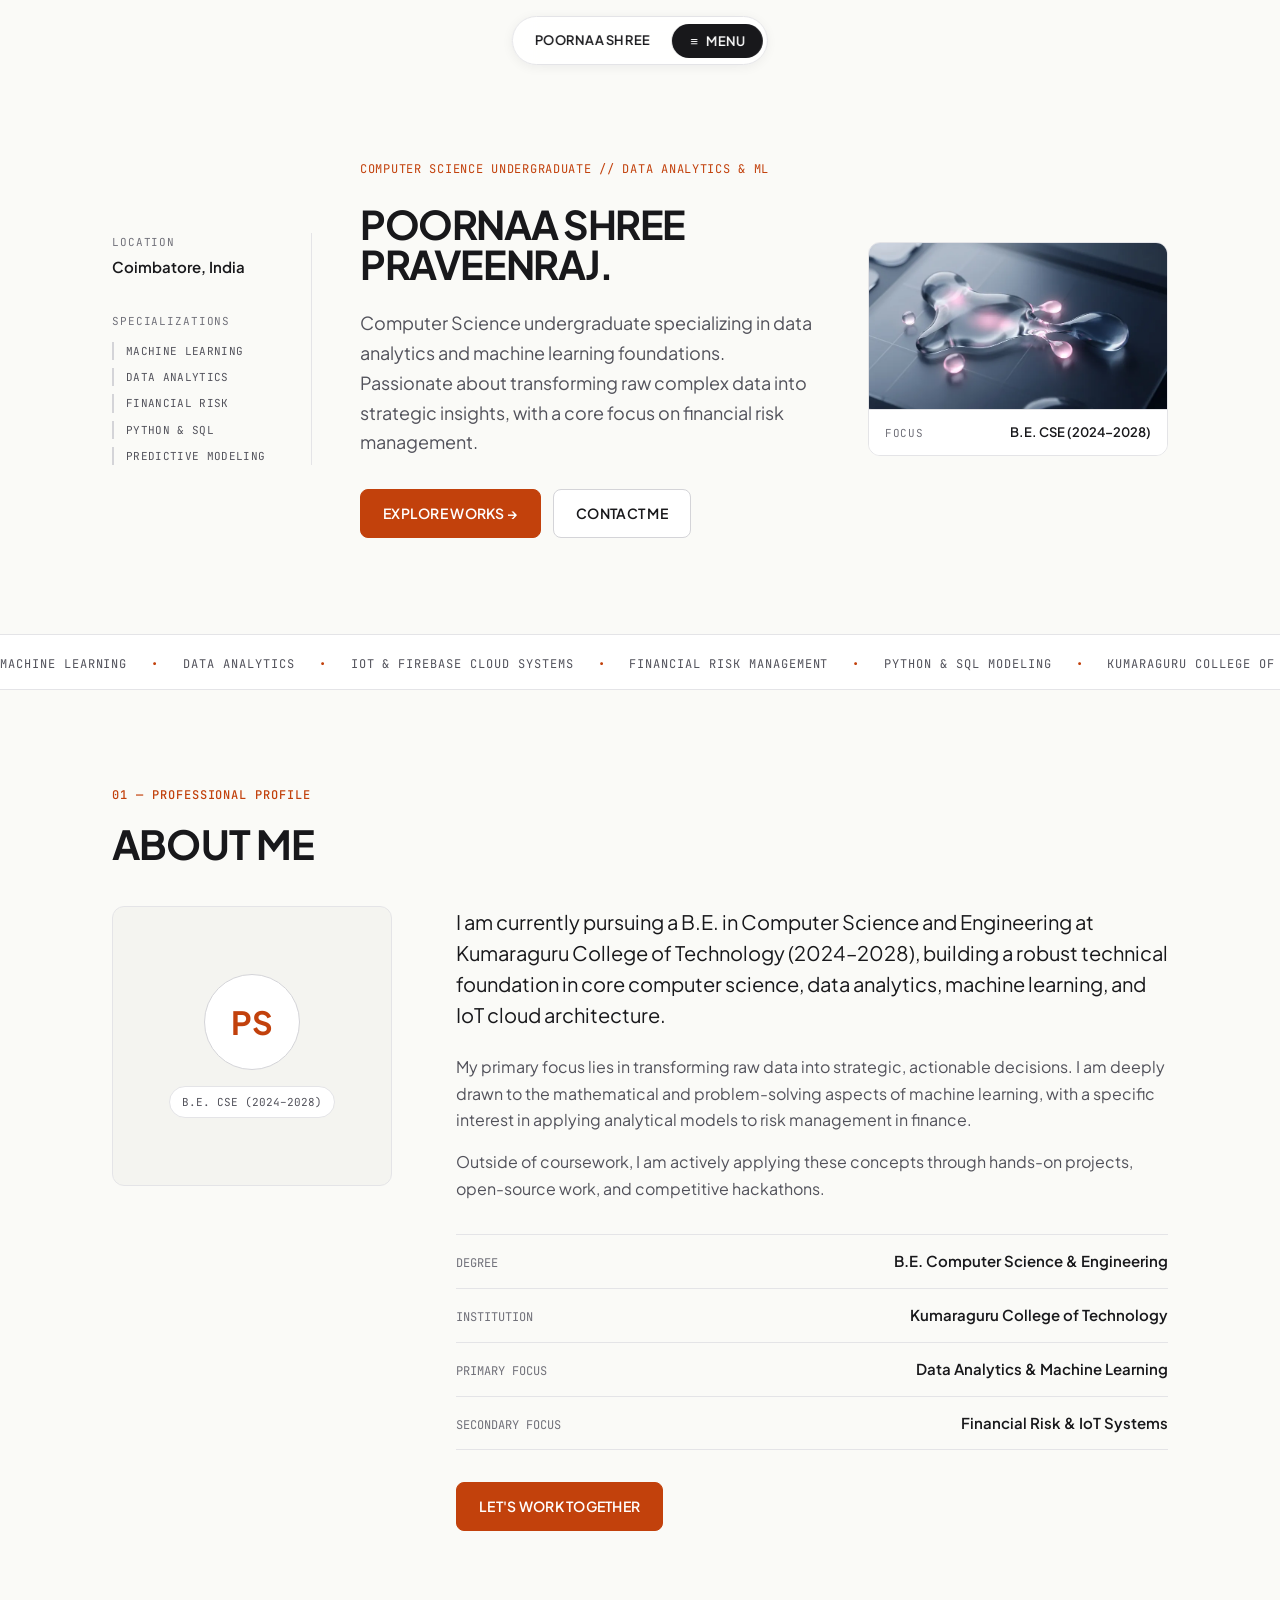
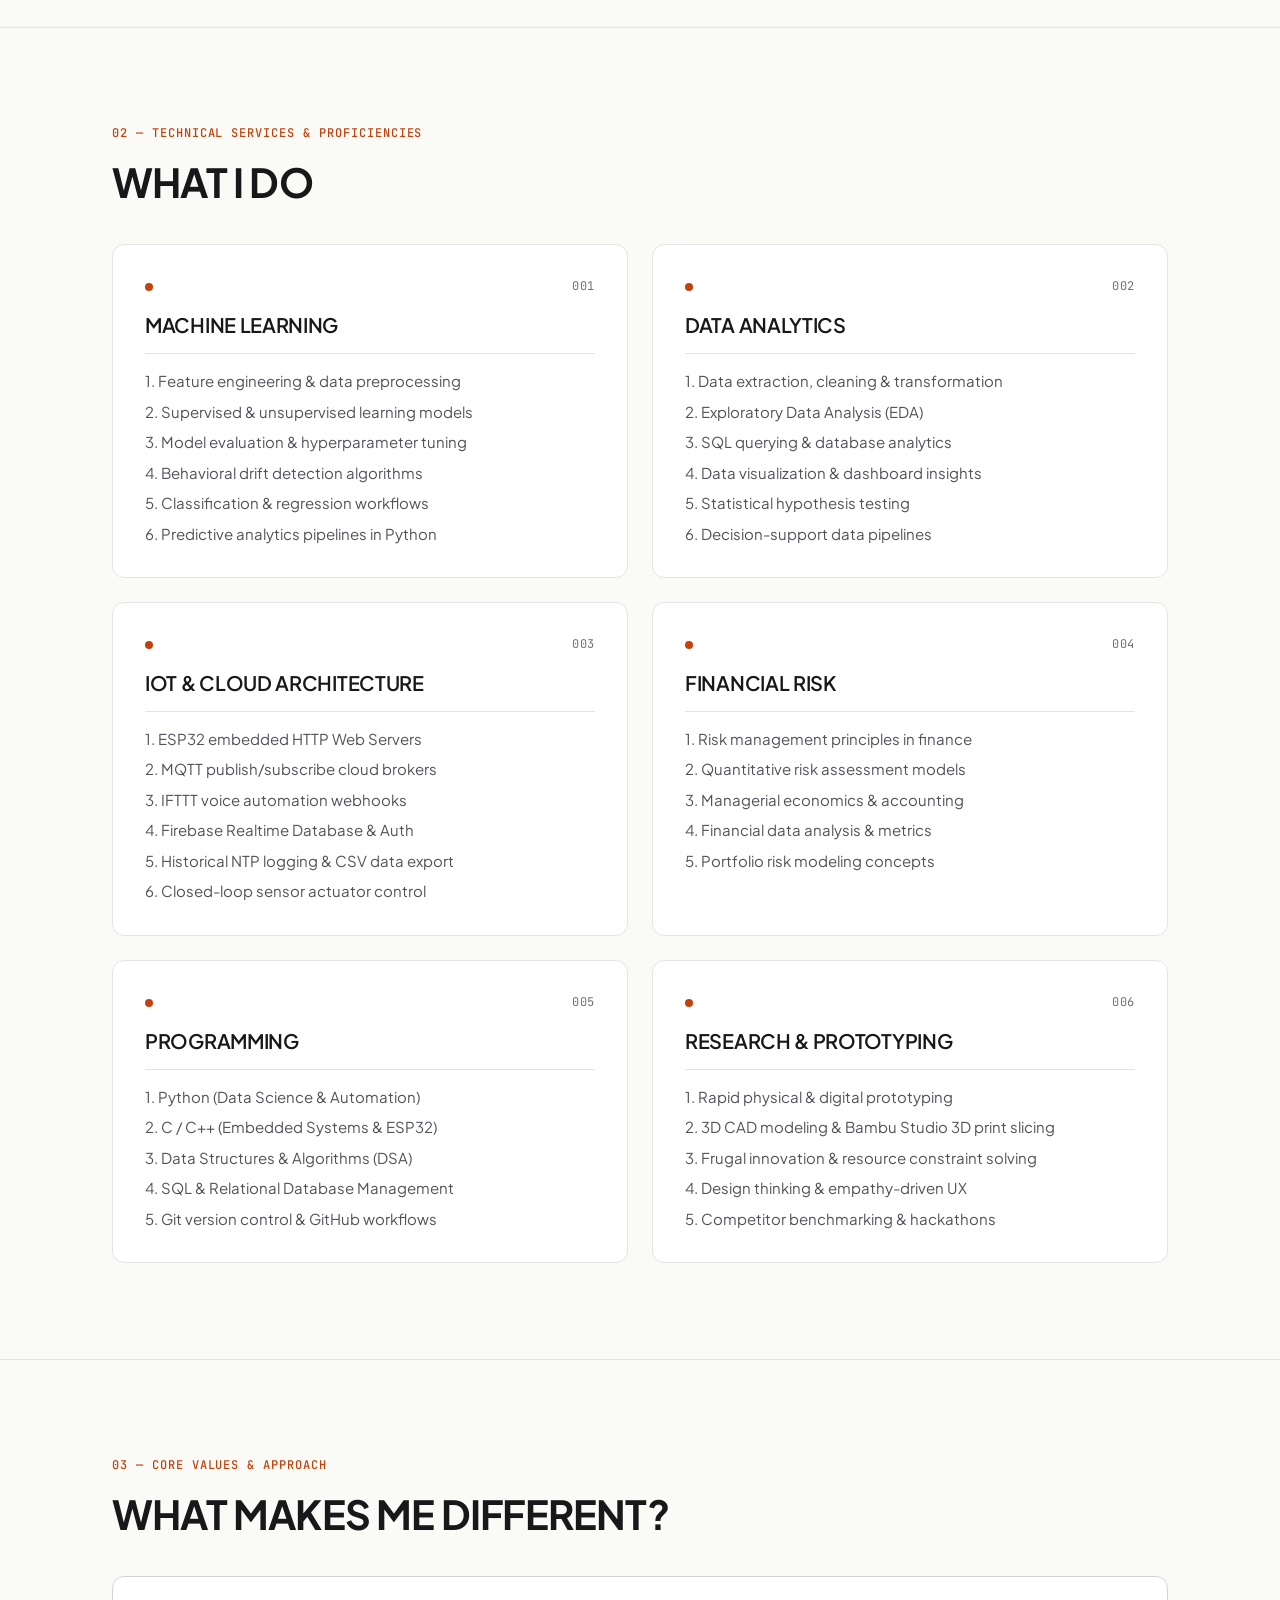
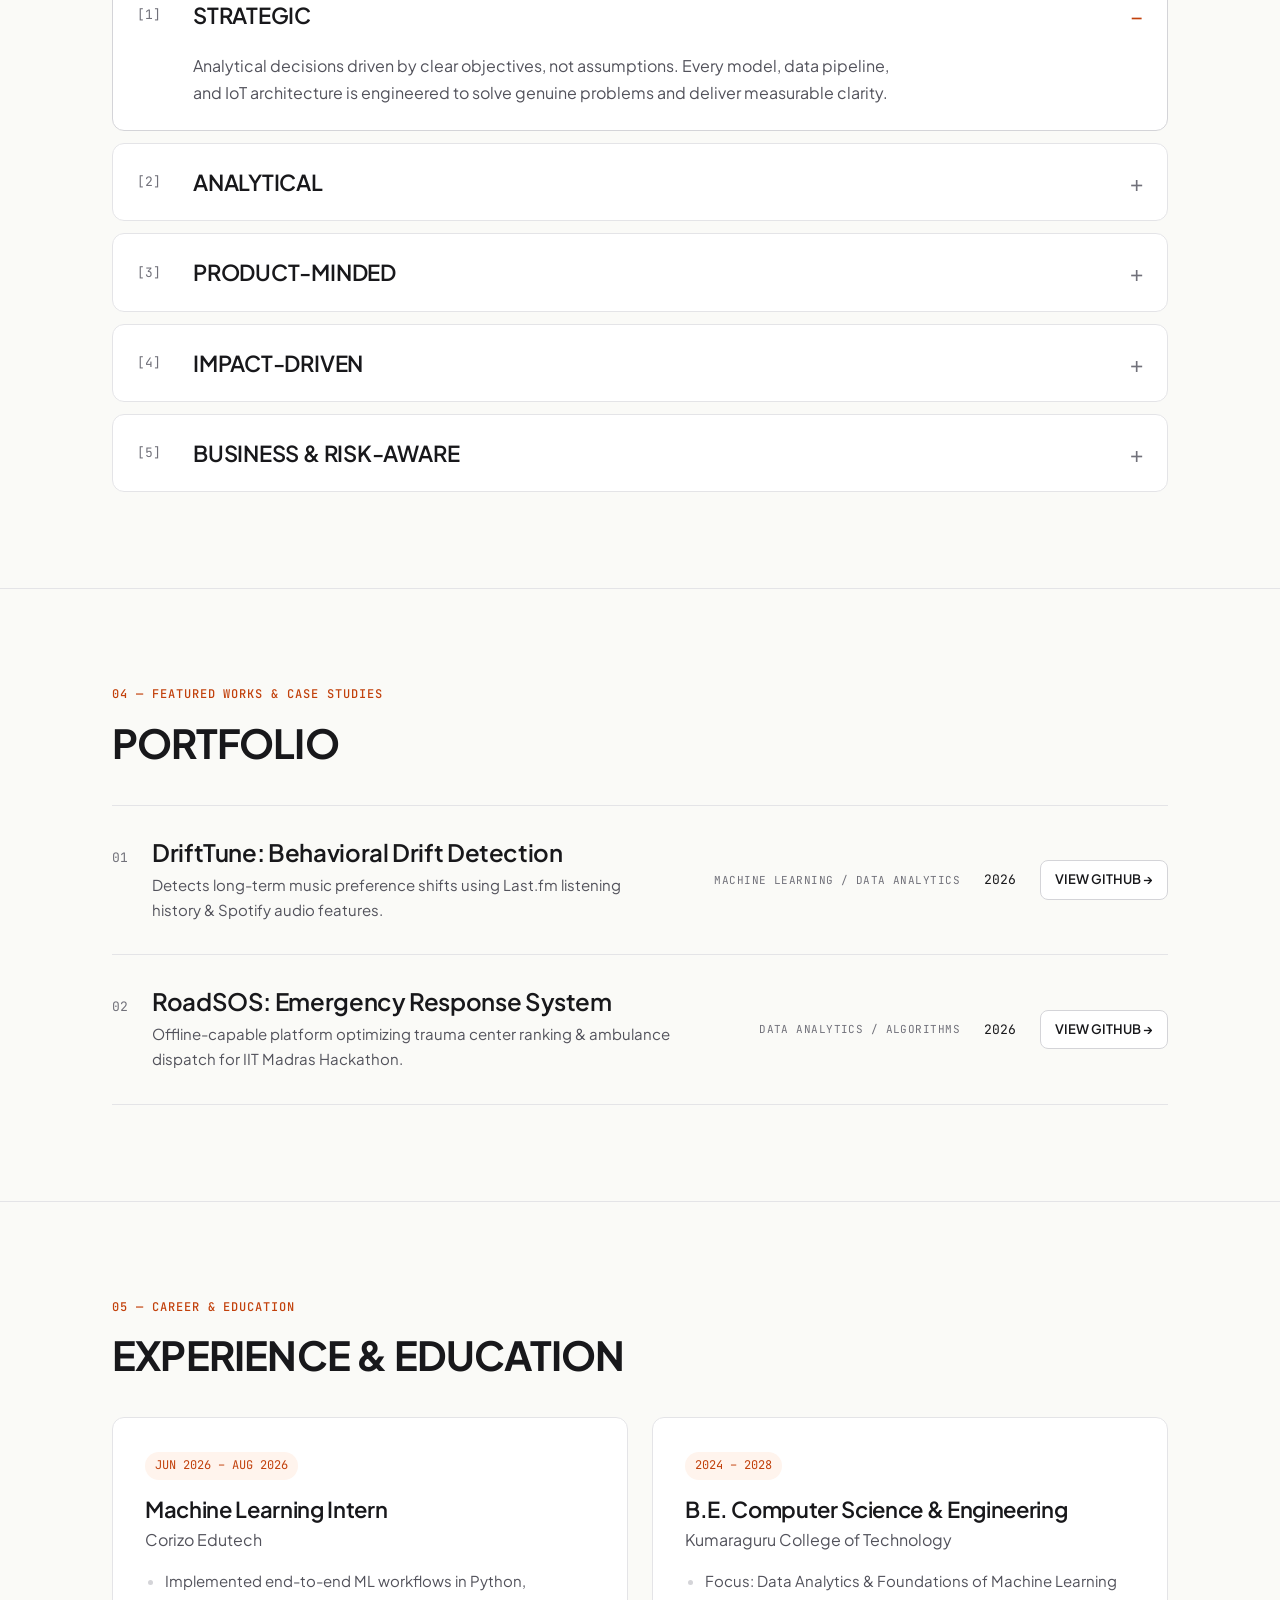
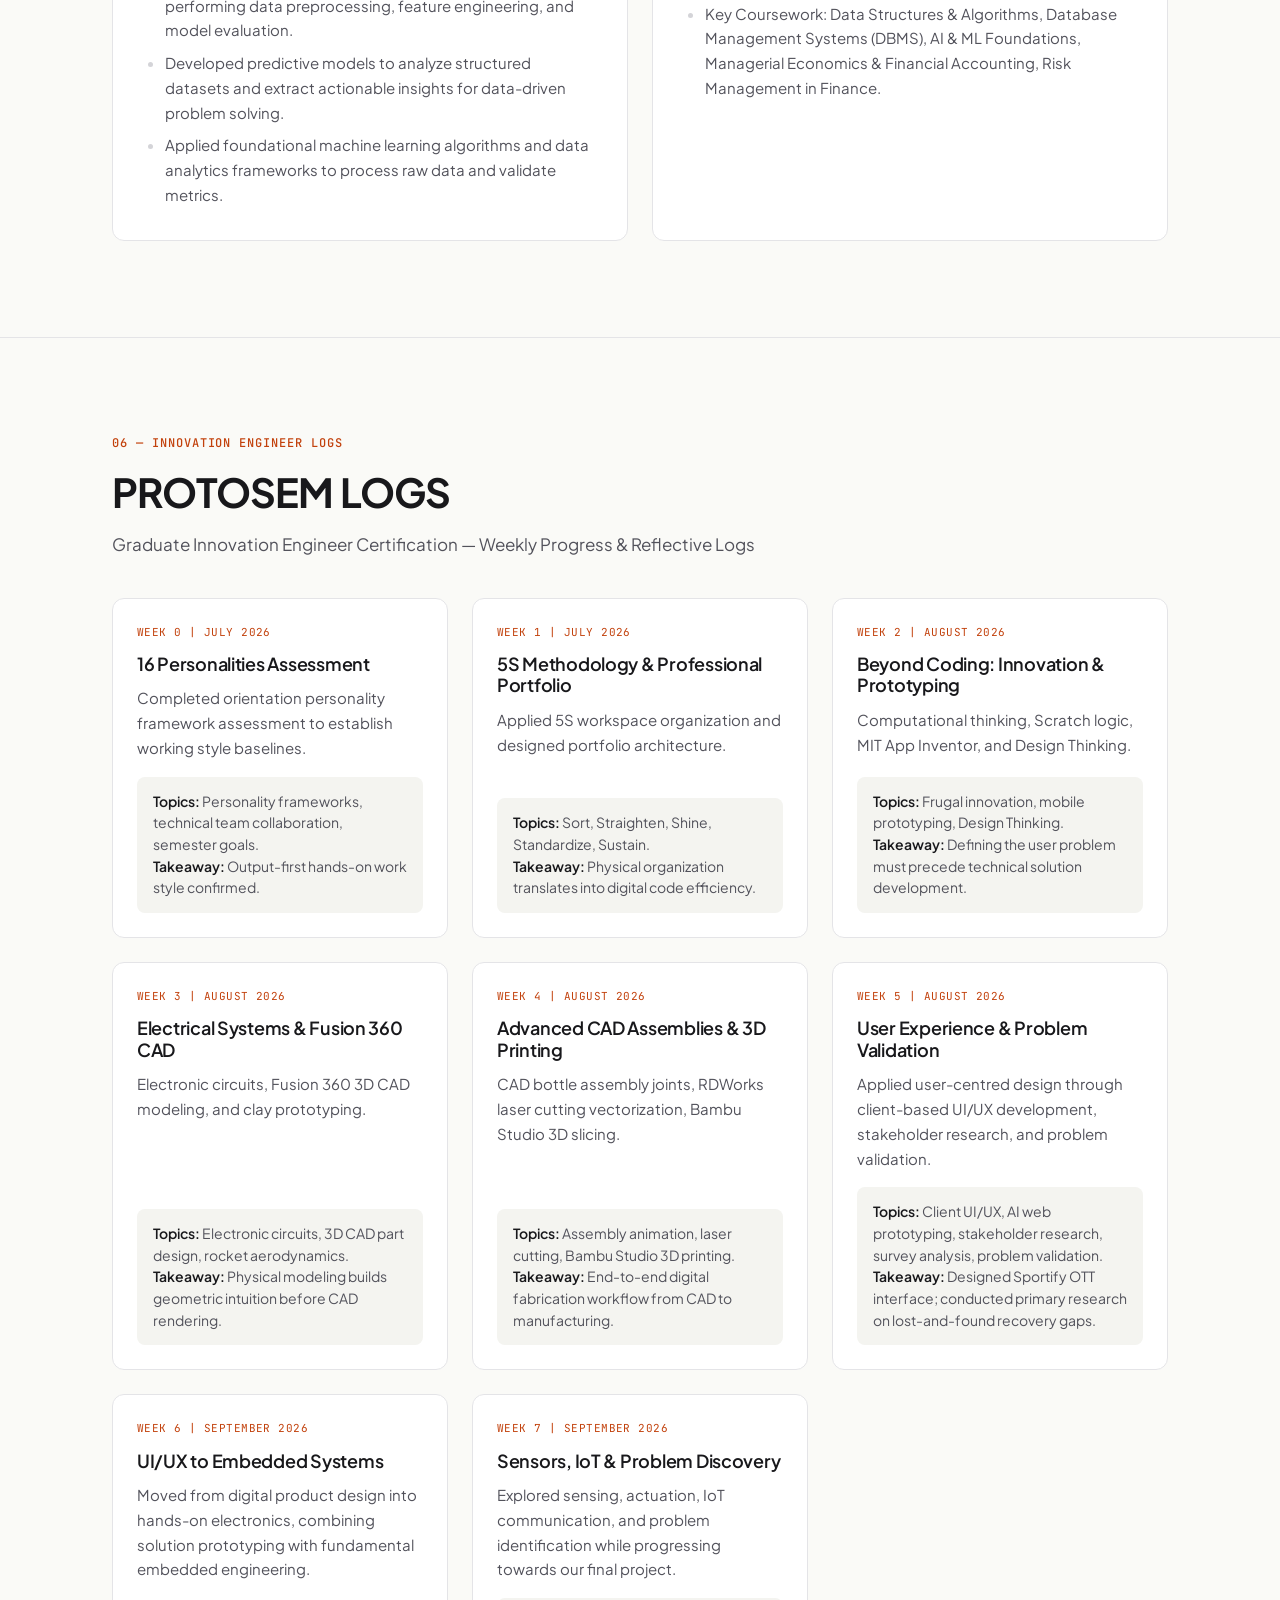
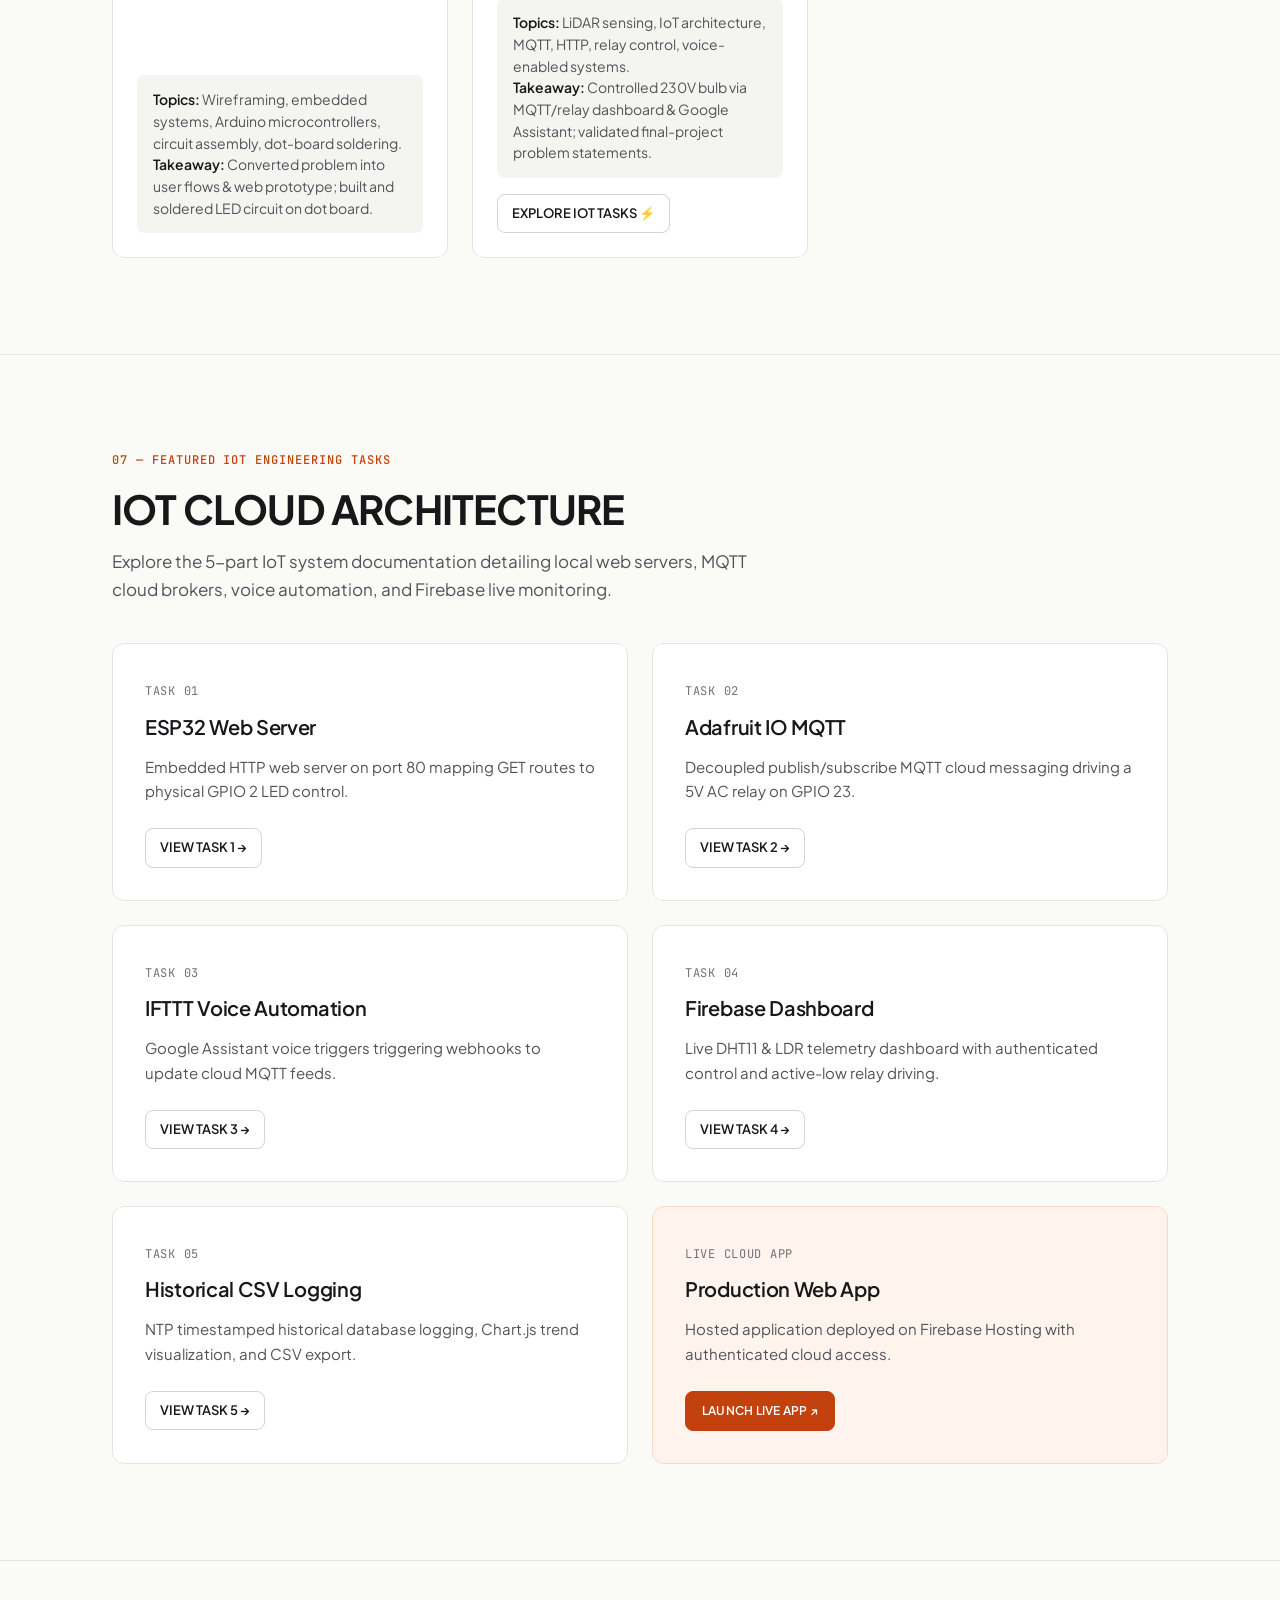
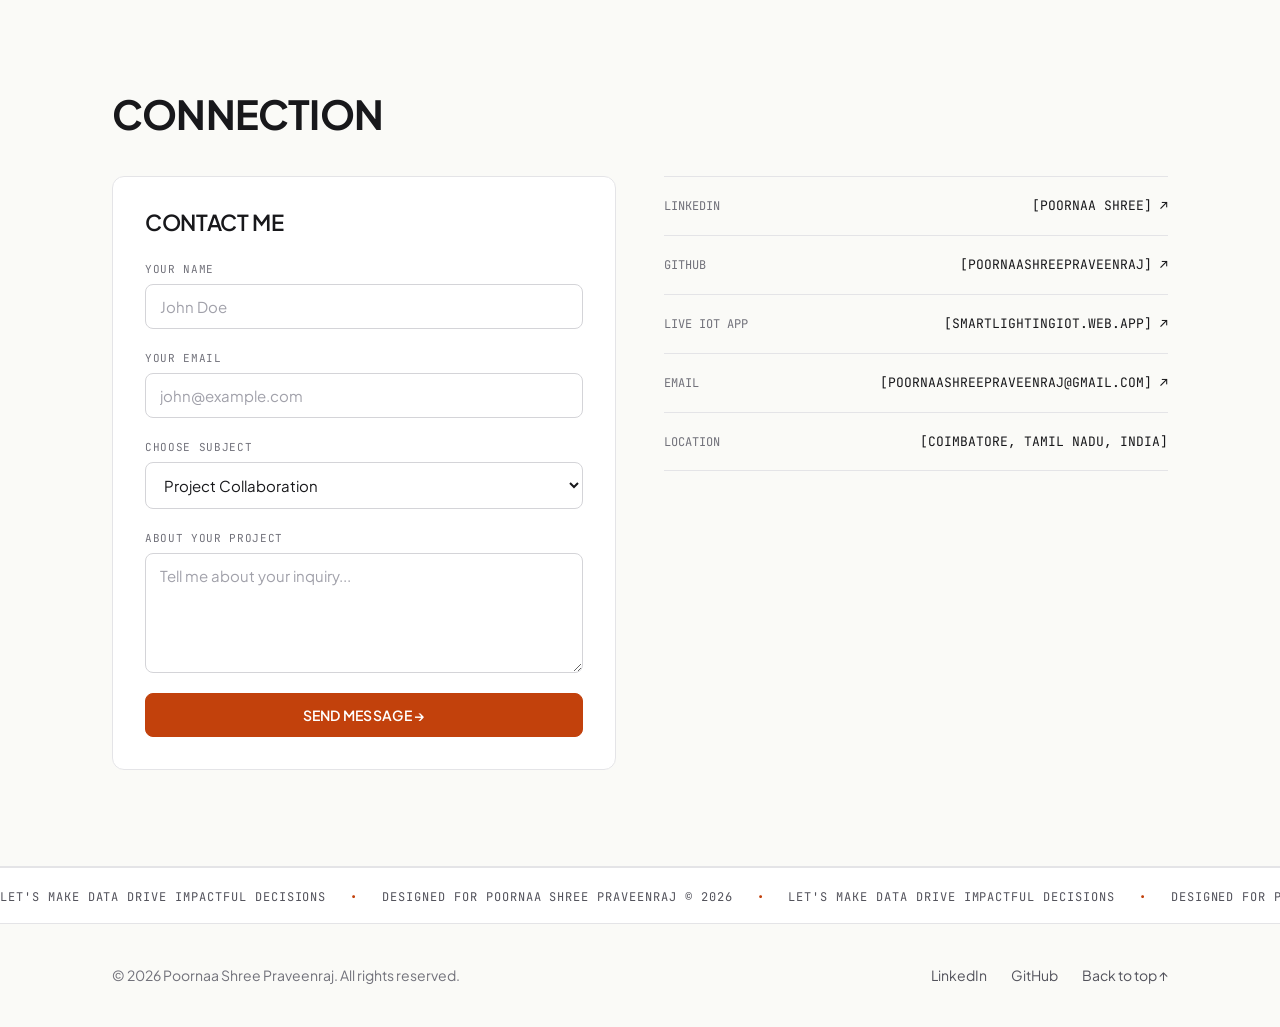
==== commit e6fb562f: "Cache-bust styles.css and script.js so browsers load the new theme Co-Authored-By: Claude Opus 5.5 <" ====
--- a/index.html
+++ b/index.html
@@ -11,8 +11,8 @@
 <link rel="preconnect" href="https://fonts.gstatic.com" crossorigin>
 <link href="https://fonts.googleapis.com/css2?family=Italianno&family=Plus+Jakarta+Sans:ital,wght@0,300..800;1,300..800&family=Space+Grotesk:wght@400;600;700&family=Space+Mono:ital,wght@0,400;0,700;1,400&family=Syne:wght@700;800&family=JetBrains+Mono:wght@400;500;700&display=swap" rel="stylesheet">
 
-<link rel="stylesheet" href="styles.css">
-<script src="script.js" defer></script>
+<link rel="stylesheet" href="styles.css?v=light-2">
+<script src="script.js?v=light-2" defer></script>
 </head>
 <body>
 
--- a/styles.css
+++ b/styles.css
@@ -1,52 +1,64 @@
 /* ==========================================================================
-   REACT BITS AGENCY SITE DESIGN SYSTEM & ANIMATED EFFECTS
-   Source: https://pro.reactbits.dev/docs/templates/agency-site
-   Features:
-     - Shiny Text Animated Shimmer
-     - WebGL / Canvas Background Particle Physics
-     - 3D Tilted Glass Bento Cards & Dynamic Glare Overlays
-     - Magnet Buttons & Spring Physics
-     - Variable Proximity & True Focus Text Scaling
-     - High-End Glassmorphism Dark Mode Palette
+   POORNAA SHREE PRAVEENRAJ — PORTFOLIO
+   Light minimal theme: off-white page, dark text, one accent colour,
+   one card style, an 8px spacing scale and a single aligned content column.
    ========================================================================== */
 
 :root {
-  /* Core Surface Tokens */
-  --bg-dark: #050508;
-  --bg-surface: #0A0A10;
-  --bg-card: rgba(18, 18, 26, 0.65);
-  --bg-card-hover: rgba(28, 28, 40, 0.85);
-  --bg-input: rgba(12, 12, 18, 0.9);
-  
-  /* Text & Border Tokens */
-  --text-main: #FFFFFF;
-  --text-muted: #94A3B8;
-  --text-dim: #64748B;
-  --border-subtle: rgba(255, 255, 255, 0.12);
-  --border-glow: rgba(249, 115, 22, 0.4);
-  
-  /* React Bits Gradient Spectrum */
-  --grad-spectrum: linear-gradient(135deg, #8E2DE2 0%, #E11D48 35%, #F97316 70%, #FACC15 100%);
-  --grad-shiny: linear-gradient(120deg, rgba(255,255,255,0.7) 0%, #FFFFFF 25%, #F97316 50%, #E11D48 75%, rgba(255,255,255,0.7) 100%);
-  --grad-nav-brand: linear-gradient(135deg, #8E2DE2 0%, #E11D48 50%, #F97316 100%);
-  --grad-nav-menu: linear-gradient(135deg, #E11D48 0%, #9333EA 100%);
-  --grad-ribbon: linear-gradient(90deg, #E11D48 0%, #F97316 50%, #E11D48 100%);
-  --grad-pink-purple: linear-gradient(135deg, #C026D3 0%, #E11D48 100%);
-  --grad-coral-btn: linear-gradient(135deg, #F97316 0%, #E11D48 100%);
-
-  /* Font Families */
-  --font-display: 'Syne', 'Space Grotesk', -apple-system, sans-serif;
-  --font-script: 'Italianno', cursive;
-  --font-body: 'Plus Jakarta Sans', -apple-system, sans-serif;
-  --font-mono: 'JetBrains Mono', 'Space Mono', monospace;
-
-  /* Transitions */
-  --trans-fast: 200ms cubic-bezier(0.16, 1, 0.3, 1);
-  --trans-normal: 350ms cubic-bezier(0.16, 1, 0.3, 1);
-  --trans-spring: 500ms cubic-bezier(0.16, 1, 0.3, 1);
-}
-
-/* Reset & Basic Setup */
+  /* Surfaces */
+  --bg: #FAFAF7;
+  --bg-surface: #FFFFFF;
+  --bg-subtle: #F4F4F0;
+  --bg-input: #FFFFFF;
+
+  /* Text */
+  --text-main: #18181B;
+  --text-muted: #52525B;
+  --text-dim: #71717A;
+
+  /* Lines */
+  --border-subtle: #E4E4E7;
+  --border-strong: #D4D4D8;
+
+  /* One accent (burnt orange, AA contrast on white) */
+  --accent: #C2410C;
+  --accent-hover: #9A3412;
+  --accent-soft: #FFF4ED;
+
+  /* Kept for pages that still reference the old token names */
+  --bg-dark: var(--bg);
+  --bg-card: var(--bg-surface);
+  --bg-card-hover: var(--bg-surface);
+  --border-glow: var(--border-strong);
+  --grad-coral-btn: var(--accent);
+
+  /* Type */
+  --font-display: 'Plus Jakarta Sans', -apple-system, 'Segoe UI', sans-serif;
+  --font-body: 'Plus Jakarta Sans', -apple-system, 'Segoe UI', sans-serif;
+  --font-mono: 'JetBrains Mono', 'Space Mono', ui-monospace, monospace;
+  --font-script: var(--font-display);
+
+  /* Spacing scale (8px) */
+  --s1: 8px;
+  --s2: 16px;
+  --s3: 24px;
+  --s4: 32px;
+  --s5: 40px;
+  --s6: 48px;
+  --s8: 64px;
+  --s12: 96px;
+
+  /* Shape & motion */
+  --radius: 12px;
+  --radius-sm: 8px;
+  --shadow-hover: 0 6px 24px rgba(24, 24, 27, 0.06);
+  --ease: cubic-bezier(0.2, 0.8, 0.2, 1);
+  --trans-fast: 180ms var(--ease);
+  --trans-normal: 280ms var(--ease);
+  --trans-spring: 400ms var(--ease);
+}
+
+/* Reset */
 *, *::before, *::after {
   box-sizing: border-box;
   margin: 0;
@@ -55,22 +67,22 @@
 
 html {
   scroll-behavior: smooth;
-  scroll-padding-top: 96px; /* anchor jumps land below the floating nav */
+  scroll-padding-top: 96px;
+  background-color: var(--bg);
+  color: var(--text-main);
+  -webkit-font-smoothing: antialiased;
   -webkit-text-size-adjust: 100%;
   text-size-adjust: 100%;
-  background-color: var(--bg-dark);
-  color: var(--text-main);
-  -webkit-font-smoothing: antialiased;
 }
 
 body {
-  background-color: var(--bg-dark);
+  background-color: var(--bg);
   color: var(--text-main);
   font-family: var(--font-body);
-  font-size: 15px;
+  font-size: 16px;
   line-height: 1.65;
   overflow-x: hidden;
-  overflow-x: clip; /* no sideways scroll on phones; clip keeps position: sticky working */
+  overflow-x: clip;
   position: relative;
 }
 
@@ -80,96 +92,77 @@
   height: auto;
 }
 
-/* Canvas Particle Overlay */
-#particleCanvas {
-  position: fixed;
-  inset: 0;
-  width: 100%;
-  height: 100%;
-  z-index: 0;
-  pointer-events: none;
-}
-
-/* Skip link */
+::selection { background: var(--accent-soft); color: var(--accent-hover); }
+
+a { color: inherit; }
+
 .skip-link {
   position: absolute;
   left: -999px;
   top: auto;
-  background: var(--grad-spectrum);
-  color: #FFF;
-  padding: 12px 24px;
-  border-radius: 100px;
-  font-weight: 700;
+  background: var(--text-main);
+  color: #FFFFFF;
+  padding: 12px 20px;
+  border-radius: var(--radius-sm);
+  font-weight: 600;
   z-index: 100000;
 }
-.skip-link:focus { left: 24px; top: 24px; }
+.skip-link:focus { left: 16px; top: 16px; }
 
 .container {
-  max-width: 1280px;
+  max-width: 1120px;
   margin: 0 auto;
-  padding: 0 28px;
+  padding: 0 var(--s4);
   position: relative;
-  z-index: 2;
-}
-
-/* ==========================================================================
-   REACT BITS: SHINY TEXT ANIMATED GRADIENT SHIMMER
-   ========================================================================== */
+}
+
+/* Former gradient text: now plain, so headings read calmly */
 .shiny-text {
-  background: var(--grad-shiny);
-  background-size: 200% auto;
-  -webkit-background-clip: text;
-  background-clip: text;
-  -webkit-text-fill-color: transparent;
-  animation: shinyTextSweep 4s linear infinite;
-  display: inline-block;
-  max-width: 100%;
-}
-
-@keyframes shinyTextSweep {
-  0% { background-position: 200% center; }
-  100% { background-position: -200% center; }
+  color: inherit;
+  display: inline;
 }
 
 h1, h2, h3, h4 {
   font-family: var(--font-display);
-  font-weight: 800;
+  font-weight: 600;
+  letter-spacing: -0.015em;
+  line-height: 1.2;
+  color: var(--text-main);
+}
+
+.section-label {
+  font-family: var(--font-mono);
+  font-size: 12px;
+  font-weight: 500;
+  letter-spacing: 0.08em;
+  color: var(--accent);
+  margin-bottom: var(--s2);
   text-transform: uppercase;
+}
+
+.section-heading {
+  font-size: clamp(28px, 3.6vw, 40px);
+  font-weight: 700;
+  line-height: 1.1;
   letter-spacing: -0.02em;
-  line-height: 1.15;
-  color: var(--text-main);
-}
-
-.section-label {
-  font-family: var(--font-mono);
-  font-size: 12px;
-  letter-spacing: 0.15em;
-  color: #F97316;
-  margin-bottom: 12px;
-  text-transform: uppercase;
-}
-
-.section-heading {
-  font-size: clamp(24px, calc(6vw + 2px), 76px);
+  margin-bottom: var(--s5);
   overflow-wrap: break-word;
-  line-height: 1.02;
-  margin-bottom: 40px;
-  color: var(--text-main);
 }
 
 .section-subtext {
-  font-size: 16px;
-  color: var(--text-muted);
-  margin-top: -24px;
-  margin-bottom: 48px;
+  font-size: 17px;
+  color: var(--text-muted);
+  max-width: 680px;
+  margin-top: calc(var(--s3) * -1);
+  margin-bottom: var(--s5);
 }
 
 /* ==========================================================================
-   REACT BITS: MAGNET BUTTONS & FLOATING NAVBAR
+   NAVIGATION
    ========================================================================== */
 .site-header {
   position: fixed;
-  top: 20px;
+  top: var(--s2);
   left: 50%;
   transform: translateX(-50%);
   z-index: 10000;
@@ -181,244 +174,153 @@
 .pill-nav-container {
   display: flex;
   align-items: center;
-  gap: 8px;
-  background: rgba(10, 10, 16, 0.85);
-  backdrop-filter: blur(24px) saturate(180%);
-  -webkit-backdrop-filter: blur(24px) saturate(180%);
-  padding: 6px;
-  border-radius: 100px;
+  gap: 4px;
+  background: rgba(255, 255, 255, 0.88);
+  backdrop-filter: blur(12px);
+  -webkit-backdrop-filter: blur(12px);
+  padding: 4px;
+  border-radius: 999px;
   border: 1px solid var(--border-subtle);
-  box-shadow: 0 12px 40px rgba(0, 0, 0, 0.8), inset 0 1px 0 rgba(255,255,255,0.15);
+  box-shadow: 0 2px 12px rgba(24, 24, 27, 0.06);
 }
 
 .pill-nav-btn {
   display: flex;
   align-items: center;
-  gap: 8px;
-  padding: 10px 24px;
-  border-radius: 100px;
+  gap: var(--s1);
+  padding: 9px 18px;
+  border-radius: 999px;
   font-family: var(--font-display);
-  font-size: 12px;
-  font-weight: 700;
-  letter-spacing: 0.08em;
-  text-transform: uppercase;
-  color: #FFFFFF;
+  font-size: 13px;
+  font-weight: 600;
+  letter-spacing: 0.02em;
+  color: var(--text-main);
   text-decoration: none;
   border: none;
+  background: transparent;
   cursor: pointer;
   white-space: nowrap;
-  transition: box-shadow 0.3s ease, background-color 0.3s ease;
-}
-
-.pill-brand {
-  background: var(--grad-nav-brand);
-  box-shadow: 0 4px 18px rgba(225, 29, 72, 0.35);
-}
-.pill-brand:hover {
-  box-shadow: 0 6px 24px rgba(225, 29, 72, 0.6);
-}
+  transition: background-color var(--trans-fast), color var(--trans-fast);
+}
+
+.pill-brand:hover { background: var(--bg-subtle); }
 
 .pill-menu {
-  background: var(--grad-nav-menu);
-  box-shadow: 0 4px 18px rgba(147, 51, 234, 0.35);
-}
-.pill-menu:hover {
-  box-shadow: 0 6px 24px rgba(147, 51, 234, 0.6);
-}
-
-/* Nav Dropdown Panel */
+  background: var(--text-main);
+  color: #FFFFFF;
+}
+.pill-menu:hover { background: #3F3F46; }
+
 .nav-dropdown {
   position: absolute;
-  top: calc(100% + 12px);
+  top: calc(100% + 8px);
   left: 50%;
-  transform: translateX(-50%) translateY(-10px);
-  width: min(320px, calc(100vw - 32px));
-  max-height: calc(100vh - 110px);
-  max-height: calc(100dvh - 110px);
+  transform: translateX(-50%) translateY(-6px);
+  width: min(300px, calc(100vw - 32px));
+  max-height: calc(100vh - 100px);
+  max-height: calc(100dvh - 100px);
   overflow-y: auto;
   overscroll-behavior: contain;
-  background: rgba(15, 15, 24, 0.95);
-  backdrop-filter: blur(30px);
+  background: var(--bg-surface);
   border: 1px solid var(--border-subtle);
-  border-radius: 24px;
-  padding: 16px;
+  border-radius: var(--radius);
+  padding: var(--s1);
   display: flex;
   flex-direction: column;
-  gap: 6px;
-  box-shadow: 0 20px 50px rgba(0, 0, 0, 0.9);
+  gap: 2px;
+  box-shadow: 0 12px 32px rgba(24, 24, 27, 0.10);
   opacity: 0;
   visibility: hidden;
   pointer-events: none;
-  transition: opacity var(--trans-normal), transform var(--trans-spring), visibility 0s linear 350ms;
+  transition: opacity var(--trans-normal), transform var(--trans-normal), visibility 0s linear 280ms;
 }
 
 .nav-dropdown.active {
+  opacity: 1;
   visibility: visible;
-  transition: opacity var(--trans-normal), transform var(--trans-spring), visibility 0s;
-  opacity: 1;
   pointer-events: auto;
   transform: translateX(-50%) translateY(0);
+  transition: opacity var(--trans-normal), transform var(--trans-normal), visibility 0s;
 }
 
 .nav-dropdown a {
   font-family: var(--font-display);
-  font-size: 13px;
-  font-weight: 700;
-  letter-spacing: 0.05em;
+  font-size: 14px;
+  font-weight: 500;
   color: var(--text-muted);
   text-decoration: none;
-  padding: 10px 16px;
-  border-radius: 12px;
-  transition: var(--trans-fast);
+  padding: 10px 14px;
+  border-radius: var(--radius-sm);
+  transition: background-color var(--trans-fast), color var(--trans-fast);
 }
 
 .nav-dropdown a:hover, .nav-dropdown a.active {
-  background: rgba(255, 255, 255, 0.1);
-  color: #FFFFFF;
-}
+  background: var(--bg-subtle);
+  color: var(--text-main);
+}
+
+/* Old decorative layers: switched off in the minimal theme */
+.card-glare, .hero-aura, #particleCanvas { display: none !important; }
+.tilted-card { position: relative; }
 
 /* ==========================================================================
-   REACT BITS: 3D TILTED CARDS & GLASSMORPHISM BEN TO PANELS
+   HERO
    ========================================================================== */
-.tilted-card {
-  position: relative;
-}
-
-/* Smooth 3D tilt: script.js eases --tilt-x / --tilt-y every frame, so no CSS transition on transform */
-.js-tilt {
-  transform: perspective(1000px) rotateX(var(--tilt-x, 0deg)) rotateY(var(--tilt-y, 0deg)) scale(var(--tilt-s, 1));
-  backface-visibility: hidden;
-}
-.js-tilt.is-tilting { will-change: transform; }
-
-.tilted-card-inner {
-  transform-style: preserve-3d;
-  transition: transform 0.15s ease-out, box-shadow 0.3s ease;
-  position: relative;
-  overflow: hidden;
-}
-
-.card-glare {
-  position: absolute;
-  top: 0;
-  left: 0;
-  width: 100%;
-  height: 100%;
-  background: radial-gradient(circle at 50% 50%, rgba(255,255,255,0.15), transparent 70%);
-  pointer-events: none;
-  opacity: 0;
-  transition: opacity 0.3s ease;
-  z-index: 10;
-  border-radius: inherit;
-}
-
-.tilted-card:hover .card-glare,
-.js-tilt:hover .card-glare {
-  opacity: 1;
-}
-
-/* Hero Section Setup */
 .hero-section {
   position: relative;
-  min-height: 100vh;
-  padding-top: 140px;
-  padding-bottom: 80px;
-  display: flex;
-  align-items: center;
-  overflow: hidden;
-  background: radial-gradient(circle at 50% 30%, #0D0A18 0%, #050508 70%);
-}
-
-.hero-aura {
-  position: absolute;
-  border-radius: 50%;
-  filter: blur(140px);
-  pointer-events: none;
-  opacity: 0.5;
-  will-change: transform, opacity; /* keeps the big blur on its own GPU layer */
-}
-
-.hero-aura-1 {
-  top: 10%;
-  right: 15%;
-  width: 550px;
-  height: 550px;
-  background: radial-gradient(circle, #8E2DE2 0%, #E11D48 50%, transparent 70%);
-  animation: pulseAura 8s infinite alternate ease-in-out;
-}
-
-.hero-aura-2 {
-  bottom: 10%;
-  left: 10%;
-  width: 500px;
-  height: 500px;
-  background: radial-gradient(circle, #F97316 0%, #00C9FF 60%, transparent 70%);
-  animation: pulseAura 10s infinite alternate-reverse ease-in-out;
-}
-
-@keyframes pulseAura {
-  0% { transform: scale(1) translate(0, 0); opacity: 0.4; }
-  100% { transform: scale(1.3) translate(30px, -20px); opacity: 0.65; }
+  padding-top: 160px;
+  padding-bottom: var(--s12);
+  border-bottom: 1px solid var(--border-subtle);
 }
 
 .hero-container {
   display: grid;
-  grid-template-columns: 200px minmax(0, 1fr) minmax(240px, 320px);
-  gap: 40px;
-  align-items: center;
-  z-index: 2;
+  grid-template-columns: 200px minmax(0, 1fr) minmax(240px, 300px);
+  gap: var(--s6);
+  align-items: center;
   width: 100%;
 }
 
 .hero-left-ticker {
   border-right: 1px solid var(--border-subtle);
-  padding-right: 28px;
+  padding-right: var(--s4);
 }
 
 .ticker-badge {
   font-family: var(--font-mono);
   font-size: 11px;
-  letter-spacing: 0.15em;
+  letter-spacing: 0.08em;
   color: var(--text-dim);
   text-transform: uppercase;
 }
 
 .ticker-val {
   font-family: var(--font-display);
-  font-size: 14px;
-  font-weight: 700;
-  color: var(--text-main);
+  font-size: 15px;
+  font-weight: 600;
   margin-top: 4px;
 }
+
+.ticker-badge-gap { margin-top: var(--s4); }
 
 .hero-skills-stack {
   list-style: none;
   margin-top: 12px;
   display: flex;
   flex-direction: column;
-  gap: 8px;
+  gap: var(--s1);
 }
 
 .hero-skills-stack li {
   font-family: var(--font-mono);
   font-size: 11px;
   color: var(--text-muted);
-  letter-spacing: 0.05em;
-  padding: 6px 10px;
-  background: rgba(255, 255, 255, 0.04);
-  border-radius: 6px;
-  border-left: 2px solid #E11D48;
-  transition: transform 0.2s ease;
-}
-
-.hero-skills-stack li:hover {
-  transform: translateX(4px);
-  color: #FFFFFF;
-  border-left-color: #F97316;
+  letter-spacing: 0.03em;
+  padding-left: 12px;
+  border-left: 2px solid var(--border-strong);
 }
 
 .hero-center-content {
-  text-align: left;
   min-width: 0;
   container-type: inline-size;
 }
@@ -426,171 +328,139 @@
 .meta-tag {
   font-family: var(--font-mono);
   font-size: 12px;
-  letter-spacing: 0.12em;
-  color: #F97316;
-  margin-bottom: 16px;
+  letter-spacing: 0.06em;
+  color: var(--accent);
+  margin-bottom: var(--s3);
 }
 
 .hero-display-title {
-  font-size: clamp(44px, 5.5vw, 84px);
-  font-size: clamp(28px, 8.4cqi, 84px); /* scales to its column so the name never spills out */
-  line-height: 0.95;
-  letter-spacing: -0.03em;
-  margin-bottom: 24px;
+  font-size: clamp(40px, 5vw, 64px);
+  font-size: clamp(30px, 8.6cqi, 64px);
+  font-weight: 700;
+  line-height: 1.02;
+  letter-spacing: -0.035em;
+  margin-bottom: var(--s3);
 }
 
 .hero-description {
-  font-size: 17px;
-  color: var(--text-muted);
-  max-width: 580px;
-  line-height: 1.65;
-  margin-bottom: 36px;
+  font-size: 18px;
+  color: var(--text-muted);
+  max-width: 560px;
+  margin-bottom: var(--s4);
 }
 
 .hero-actions {
   display: flex;
   flex-wrap: wrap;
   align-items: center;
-  gap: 16px;
-}
-
-/* Primary Button Styles */
-.btn-primary-gradient {
-  display: inline-flex;
-  align-items: center;
-  justify-content: center;
-  padding: 14px 32px;
-  background: var(--grad-coral-btn);
-  color: #FFFFFF;
-  font-family: var(--font-display);
-  font-size: 13px;
-  font-weight: 700;
-  letter-spacing: 0.08em;
-  text-transform: uppercase;
-  border-radius: 100px;
-  text-decoration: none;
-  border: none;
-  cursor: pointer;
-  box-shadow: 0 8px 25px rgba(249, 115, 22, 0.4);
-  transition: box-shadow 0.3s ease, filter 0.3s ease;
-}
-
-.btn-primary-gradient:hover {
-  box-shadow: 0 12px 32px rgba(249, 115, 22, 0.6);
-}
-
+  gap: 12px;
+}
+
+/* Buttons */
+.btn-primary-gradient,
 .btn-secondary-dark {
   display: inline-flex;
   align-items: center;
   justify-content: center;
-  padding: 14px 28px;
-  background: rgba(255, 255, 255, 0.06);
-  color: var(--text-main);
-  border: 1px solid var(--border-subtle);
+  padding: 12px 22px;
   font-family: var(--font-display);
-  font-size: 13px;
-  font-weight: 700;
-  letter-spacing: 0.08em;
-  text-transform: uppercase;
-  border-radius: 100px;
+  font-size: 14px;
+  font-weight: 600;
+  letter-spacing: 0.02em;
+  border-radius: var(--radius-sm);
   text-decoration: none;
   cursor: pointer;
-  transition: var(--trans-fast);
-}
-
-.btn-secondary-dark:hover {
-  background: rgba(255, 255, 255, 0.15);
-  border-color: #FFFFFF;
-}
-
-/* Glass Frame Hero Visual */
-.hero-right-visual {
-  display: flex;
-  justify-content: center;
-}
+  white-space: nowrap;
+  transition: background-color var(--trans-fast), border-color var(--trans-fast), color var(--trans-fast);
+}
+
+.btn-primary-gradient {
+  background: var(--accent);
+  color: #FFFFFF;
+  border: 1px solid var(--accent);
+}
+.btn-primary-gradient:hover { background: var(--accent-hover); border-color: var(--accent-hover); }
+
+.btn-secondary-dark {
+  background: var(--bg-surface);
+  color: var(--text-main);
+  border: 1px solid var(--border-strong);
+}
+.btn-secondary-dark:hover { border-color: var(--text-main); }
+
+.btn-full { width: 100%; }
+.btn-spaced { margin-top: var(--s4); }
+.btn-small { font-size: 12px; padding: 9px 16px; }
+
+/* Hero image */
+.hero-right-visual { display: flex; justify-content: center; }
 
 .glass-frame {
   position: relative;
   width: 100%;
-  max-width: 340px;
-  border-radius: 28px;
+  max-width: 300px;
+  border-radius: var(--radius);
   overflow: hidden;
   border: 1px solid var(--border-subtle);
-  box-shadow: 0 20px 50px rgba(0, 0, 0, 0.8), inset 0 1px 0 rgba(255,255,255,0.2);
-  background: rgba(18, 18, 26, 0.8);
-  backdrop-filter: blur(20px);
+  background: var(--bg-surface);
 }
 
 .liquid-glass-img {
   width: 100%;
   height: auto;
-  display: block;
+  aspect-ratio: 800 / 447;
   object-fit: cover;
-  transition: var(--trans-spring);
-}
-
-.glass-frame:hover .liquid-glass-img {
-  transform: scale(1.06);
-}
-
-/* Floating Glass Stat Overlay Badge */
+}
+
 .glass-stat-badge {
-  position: absolute;
-  bottom: 16px;
-  left: 16px;
-  right: 16px;
-  background: rgba(10, 10, 15, 0.85);
-  backdrop-filter: blur(16px);
-  border: 1px solid var(--border-subtle);
-  border-radius: 16px;
-  padding: 12px 16px;
   display: flex;
   align-items: center;
   justify-content: space-between;
+  gap: var(--s2);
+  padding: 12px var(--s2);
+  border-top: 1px solid var(--border-subtle);
+  background: var(--bg-surface);
 }
 
 .stat-label {
   font-family: var(--font-mono);
   font-size: 11px;
-  color: #F97316;
+  letter-spacing: 0.06em;
+  color: var(--text-dim);
 }
 
 .stat-val {
   font-family: var(--font-display);
   font-size: 13px;
-  font-weight: 700;
-  color: #FFFFFF;
+  font-weight: 600;
 }
 
 /* ==========================================================================
-   REACT BITS: MARQUEE TICKER RIBBON
+   KEYWORD STRIP (former marquee ribbon)
    ========================================================================== */
 .marquee-ribbon {
   width: 100%;
-  background: var(--grad-ribbon);
   overflow: hidden;
   padding: 14px 0;
   white-space: nowrap;
-  box-shadow: 0 0 30px rgba(225, 29, 72, 0.5);
-  position: relative;
-  z-index: 5;
+  border-bottom: 1px solid var(--border-subtle);
+  background: var(--bg-surface);
 }
 
 .marquee-track {
   display: inline-block;
+  animation: marqueeLoop 60s linear infinite;
   will-change: transform;
-  animation: marqueeLoop 25s linear infinite;
-  font-family: var(--font-display);
-  font-size: 14px;
-  font-weight: 800;
-  letter-spacing: 0.1em;
+  font-family: var(--font-mono);
+  font-size: 12px;
+  letter-spacing: 0.08em;
   text-transform: uppercase;
-  color: #FFFFFF;
+  color: var(--text-muted);
 }
 
 .marquee-track span.bullet {
-  margin: 0 16px;
-  opacity: 0.7;
+  margin: 0 var(--s2);
+  color: var(--accent);
 }
 
 @keyframes marqueeLoop {
@@ -598,276 +468,257 @@
   100% { transform: translateX(-50%); }
 }
 
+.marquee-footer { border-top: 1px solid var(--border-subtle); }
+
 /* ==========================================================================
-   SECTION COMMON STYLING
+   SECTIONS
    ========================================================================== */
 .section-block {
-  padding: 120px 0;
+  padding: var(--s12) 0;
   border-bottom: 1px solid var(--border-subtle);
   position: relative;
-  z-index: 2;
-}
-
-/* ==========================================================================
-   SECTION 01: ABOUT ME & BENTO CARD
-   ========================================================================== */
+}
+
+.subpage-main { padding-top: 112px; }
+.subpage-main .section-block { border-bottom: none; }
+
+/* Shared card look: one background, one border, one radius, one padding */
+.service-card,
+.timeline-card,
+.protosem-card,
+.contact-form-card,
+.diff-item {
+  background: var(--bg-surface);
+  border: 1px solid var(--border-subtle);
+  border-radius: var(--radius);
+  transition: border-color var(--trans-fast), box-shadow var(--trans-fast);
+}
+
+.service-card,
+.timeline-card,
+.protosem-card,
+.contact-form-card {
+  padding: var(--s4);
+}
+
+.service-card:hover,
+.timeline-card:hover,
+.protosem-card:hover {
+  border-color: var(--border-strong);
+  box-shadow: var(--shadow-hover);
+}
+
+/* ---------- About ---------- */
 .about-grid-layout {
   display: grid;
-  grid-template-columns: 380px 1fr;
-  gap: 60px;
-  align-items: flex-start;
+  grid-template-columns: 280px minmax(0, 1fr);
+  gap: var(--s8);
+  align-items: start;
 }
 
 .about-card-photo {
   position: sticky;
-  top: 110px;
+  top: 104px;
 }
 
 .photo-placeholder-box {
   width: 100%;
-  aspect-ratio: 4 / 5;
-  background: linear-gradient(145deg, rgba(25, 25, 38, 0.7) 0%, rgba(10, 10, 15, 0.9) 100%);
-  backdrop-filter: blur(30px);
+  aspect-ratio: 1 / 1;
+  background: var(--bg-subtle);
   border: 1px solid var(--border-subtle);
-  border-radius: 28px;
+  border-radius: var(--radius);
   display: flex;
   flex-direction: column;
   align-items: center;
   justify-content: center;
-  position: relative;
-  overflow: hidden;
-  box-shadow: 0 20px 40px rgba(0, 0, 0, 0.8), inset 0 1px 0 rgba(255,255,255,0.2);
+  gap: var(--s2);
 }
 
 .bento-avatar-icon {
-  width: 110px;
-  height: 110px;
+  width: 96px;
+  height: 96px;
   border-radius: 50%;
-  background: var(--grad-spectrum);
+  background: var(--bg-surface);
+  border: 1px solid var(--border-strong);
   display: flex;
   align-items: center;
   justify-content: center;
-  box-shadow: 0 0 35px rgba(225, 29, 72, 0.6);
-  margin-bottom: 16px;
 }
 
 .bento-avatar-icon span {
   font-family: var(--font-display);
-  font-size: 38px;
-  font-weight: 800;
-  color: #FFFFFF;
+  font-size: 32px;
+  font-weight: 700;
+  color: var(--accent);
 }
 
 .photo-overlay-tag {
-  background: rgba(0, 0, 0, 0.75);
-  backdrop-filter: blur(10px);
-  padding: 8px 18px;
-  border-radius: 100px;
+  font-family: var(--font-mono);
+  font-size: 11px;
+  color: var(--text-muted);
+  padding: 6px 12px;
   border: 1px solid var(--border-subtle);
-  font-family: var(--font-mono);
-  font-size: 11px;
-  color: #FFFFFF;
+  border-radius: 999px;
+  background: var(--bg-surface);
 }
 
 .about-bio-text p.lead-p {
   font-size: 20px;
-  line-height: 1.5;
+  line-height: 1.55;
   color: var(--text-main);
-  margin-bottom: 20px;
+  margin-bottom: var(--s3);
 }
 
 .about-bio-text p {
-  font-size: 16px;
-  color: var(--text-muted);
-  margin-bottom: 16px;
+  color: var(--text-muted);
+  margin-bottom: var(--s2);
 }
 
 .about-meta-table {
-  margin-top: 36px;
+  margin-top: var(--s4);
   border-top: 1px solid var(--border-subtle);
 }
 
 .meta-row {
   display: flex;
   justify-content: space-between;
+  align-items: baseline;
+  gap: var(--s2);
   padding: 14px 0;
   border-bottom: 1px solid var(--border-subtle);
-  font-size: 14px;
 }
 
 .meta-key {
   font-family: var(--font-mono);
+  font-size: 12px;
   color: var(--text-dim);
-  font-size: 12px;
+  flex-shrink: 0;
 }
 
 .meta-val {
   font-family: var(--font-display);
-  font-weight: 700;
-  color: var(--text-main);
-}
-
-/* ==========================================================================
-   SECTION 02: SERVICES & PROFICIENCIES ("WHAT I DO")
-   ========================================================================== */
+  font-size: 15px;
+  font-weight: 600;
+  text-align: right;
+}
+
+/* ---------- What I do ---------- */
 .services-6grid {
   display: grid;
-  grid-template-columns: repeat(2, 1fr);
-  gap: 28px;
-}
-
-.service-card {
-  background: var(--bg-card);
-  backdrop-filter: blur(24px);
-  border: 1px solid var(--border-subtle);
-  border-radius: 24px;
-  padding: 36px;
-  transition: background-color 0.3s ease, box-shadow 0.3s ease, border-color 0.3s ease;
-  position: relative;
-  overflow: hidden;
-  box-shadow: inset 0 1px 0 rgba(255,255,255,0.15);
-}
-
-.service-card:hover {
-  background: var(--bg-card-hover);
-  border-color: var(--border-glow);
-  box-shadow: 0 20px 45px rgba(0, 0, 0, 0.9), 0 0 25px rgba(249, 115, 22, 0.2);
+  grid-template-columns: repeat(2, minmax(0, 1fr));
+  gap: var(--s3);
 }
 
 .service-orb-badge {
   display: flex;
   align-items: center;
   justify-content: space-between;
-  margin-bottom: 24px;
+  margin-bottom: var(--s2);
 }
 
 .orb-icon {
-  width: 38px;
-  height: 38px;
+  width: 8px;
+  height: 8px;
   border-radius: 50%;
-  background: var(--grad-spectrum);
-  box-shadow: 0 0 20px rgba(225, 29, 72, 0.5);
+  background: var(--accent);
 }
 
 .service-num {
+  font-family: var(--font-mono);
+  font-size: 12px;
+  color: var(--text-dim);
+  letter-spacing: 0.06em;
+}
+
+.service-card h3 {
+  font-size: 20px;
+  margin-bottom: var(--s2);
+}
+
+.service-card-title { margin-top: 12px; }
+.service-card-text { font-size: 15px; color: var(--text-muted); margin-bottom: var(--s3); }
+.service-card-live { background: var(--accent-soft); border-color: #FED7C3; }
+
+.service-checklist {
+  list-style: none;
+  display: flex;
+  flex-direction: column;
+  gap: var(--s1);
+  border-top: 1px solid var(--border-subtle);
+  padding-top: var(--s2);
+}
+
+.service-checklist li {
+  font-size: 15px;
+  color: var(--text-muted);
+  line-height: 1.5;
+}
+
+/* ---------- What makes me different ---------- */
+.diff-accordion-grid {
+  display: flex;
+  flex-direction: column;
+  gap: 12px;
+}
+
+.diff-item { overflow: hidden; }
+.diff-item.active { border-color: var(--border-strong); }
+
+.diff-header {
+  padding: 20px var(--s3);
+  display: flex;
+  align-items: center;
+  gap: var(--s2);
+  cursor: pointer;
+  user-select: none;
+}
+
+.diff-num {
   font-family: var(--font-mono);
   font-size: 13px;
   color: var(--text-dim);
-}
-
-.service-card h3 {
-  font-size: 22px;
-  margin-bottom: 20px;
-  letter-spacing: -0.01em;
-}
-
-.service-checklist {
-  list-style: none;
-  display: flex;
-  flex-direction: column;
-  gap: 10px;
-  border-top: 1px solid var(--border-subtle);
-  padding-top: 18px;
-}
-
-.service-checklist li {
-  font-size: 14px;
-  color: var(--text-muted);
-  line-height: 1.4;
-}
-
-/* ==========================================================================
-   SECTION 03: VALUE ACCORDION ("WHAT MAKES ME DIFFERENT?")
-   ========================================================================== */
-.diff-accordion-grid {
-  display: flex;
-  flex-direction: column;
-  gap: 16px;
-}
-
-.diff-item {
-  background: var(--bg-card);
-  backdrop-filter: blur(24px);
-  border: 1px solid var(--border-subtle);
-  border-radius: 20px;
-  overflow: hidden;
-  transition: var(--trans-spring);
-  box-shadow: inset 0 1px 0 rgba(255,255,255,0.1);
-}
-
-.diff-item.highlight-purple {
-  border-color: rgba(192, 38, 211, 0.5);
-}
-
-.diff-header {
-  padding: 24px 32px;
-  display: flex;
-  align-items: center;
-  justify-content: space-between;
-  cursor: pointer;
-  user-select: none;
-}
-
-.diff-num {
-  font-family: var(--font-mono);
-  font-size: 14px;
-  color: var(--text-dim);
-  width: 60px;
+  width: 40px;
+  flex-shrink: 0;
 }
 
 .diff-title {
   font-family: var(--font-display);
-  font-size: clamp(20px, 3vw, 36px);
-  font-weight: 800;
-  text-transform: uppercase;
-  letter-spacing: -0.02em;
+  font-size: clamp(17px, 2vw, 22px);
+  font-weight: 600;
+  letter-spacing: -0.01em;
   flex-grow: 1;
-}
-
-.diff-item.highlight-purple .diff-title {
-  background: var(--grad-pink-purple);
-  -webkit-background-clip: text;
-  background-clip: text;
-  -webkit-text-fill-color: transparent;
 }
 
 .diff-icon {
   font-family: var(--font-display);
-  font-size: 24px;
-  color: var(--text-muted);
-}
+  font-size: 22px;
+  line-height: 1;
+  color: var(--text-dim);
+  transition: color var(--trans-fast);
+}
+.diff-header:hover .diff-icon,
+.diff-item.active .diff-icon { color: var(--accent); }
 
 .diff-body {
   display: grid;
   grid-template-rows: 0fr;
-  padding: 0 32px;
-  transition: grid-template-rows 0.45s cubic-bezier(0.16, 1, 0.3, 1), padding 0.45s cubic-bezier(0.16, 1, 0.3, 1);
+  padding: 0 var(--s3) 0 calc(var(--s3) + 40px + var(--s2));
+  transition: grid-template-rows var(--trans-spring), padding var(--trans-spring);
 }
 
 .diff-item.active .diff-body {
   grid-template-rows: 1fr;
-  padding-bottom: 28px;
-}
-
-.diff-body > * {
-  min-height: 0;
-  overflow: hidden;
-}
-
-.diff-icon {
-  transition: transform var(--trans-normal), color var(--trans-fast);
-}
-.diff-header:hover .diff-icon { color: #FFFFFF; }
+  padding-bottom: var(--s3);
+}
+
+.diff-body > * { min-height: 0; overflow: hidden; }
 
 .diff-body p {
-  font-size: 16px;
-  color: var(--text-muted);
-  max-width: 780px;
-}
-
-/* ==========================================================================
-   SECTION 04: PROJECTS SHOWCASE ("PORTFOLIO")
-   ========================================================================== */
+  color: var(--text-muted);
+  max-width: 720px;
+}
+
+/* ---------- Portfolio ---------- */
 .projects-list-accordion {
   display: flex;
   flex-direction: column;
@@ -878,130 +729,103 @@
   display: flex;
   align-items: center;
   justify-content: space-between;
-  padding: 32px 0;
+  gap: var(--s3);
+  padding: var(--s4) 0;
   border-bottom: 1px solid var(--border-subtle);
-  transition: var(--trans-fast);
-}
-
-.project-list-row {
-  gap: 24px;
-  border-radius: 4px;
-}
-
-.project-list-row:hover {
-  background: rgba(255, 255, 255, 0.03);
-}
-
-/* slide the text with transform (GPU) instead of animating padding, which re-flows the page */
+}
+
 .project-row-left {
-  transition: transform var(--trans-normal);
-}
-.project-list-row:hover .project-row-left {
-  transform: translateX(12px);
-}
-
-.project-row-left {
-  display: flex;
-  align-items: center;
-  gap: 24px;
+  display: flex;
+  align-items: baseline;
+  gap: var(--s3);
+  min-width: 0;
 }
 
 .project-num {
   font-family: var(--font-mono);
-  font-size: 14px;
+  font-size: 13px;
   color: var(--text-dim);
 }
 
 .project-name {
-  font-size: clamp(22px, 3vw, 36px);
-  line-height: 1.1;
+  font-size: clamp(20px, 2.2vw, 24px);
   margin-bottom: 6px;
 }
 
 .project-subtext {
-  font-size: 14px;
-  color: var(--text-muted);
-  max-width: 500px;
+  font-size: 15px;
+  color: var(--text-muted);
+  max-width: 520px;
 }
 
 .project-row-right {
   display: flex;
   align-items: center;
-  gap: 24px;
+  gap: var(--s3);
+  flex-shrink: 0;
 }
 
 .project-cat {
   font-family: var(--font-mono);
   font-size: 11px;
   color: var(--text-dim);
-  letter-spacing: 0.05em;
+  letter-spacing: 0.04em;
 }
 
 .project-year {
   font-family: var(--font-mono);
   font-size: 13px;
-  color: var(--text-main);
 }
 
 .project-link-btn {
-  padding: 10px 20px;
-  border-radius: 100px;
-  background: rgba(255, 255, 255, 0.08);
-  border: 1px solid var(--border-subtle);
+  display: inline-flex;
+  align-items: center;
+  padding: 8px 14px;
+  border-radius: var(--radius-sm);
+  border: 1px solid var(--border-strong);
+  background: var(--bg-surface);
   font-family: var(--font-display);
-  font-size: 12px;
-  font-weight: 700;
+  font-size: 13px;
+  font-weight: 600;
   color: var(--text-main);
   text-decoration: none;
   white-space: nowrap;
-  transition: var(--trans-fast);
+  transition: border-color var(--trans-fast), color var(--trans-fast);
 }
 
 .project-link-btn:hover {
-  background: var(--grad-coral-btn);
-  border-color: transparent;
-  transform: scale(1.05);
-}
-
-/* ==========================================================================
-   SECTION 05: EXPERIENCE & EDUCATION
-   ========================================================================== */
+  border-color: var(--accent);
+  color: var(--accent);
+}
+
+.protosem-cta { margin-top: var(--s2); align-self: flex-start; }
+
+/* ---------- Experience ---------- */
 .timeline-container {
   display: grid;
-  grid-template-columns: repeat(2, 1fr);
-  gap: 28px;
-}
-
-.timeline-card {
-  background: var(--bg-card);
-  backdrop-filter: blur(24px);
-  border: 1px solid var(--border-subtle);
-  border-radius: 24px;
-  padding: 36px;
-  box-shadow: inset 0 1px 0 rgba(255,255,255,0.15);
+  grid-template-columns: repeat(2, minmax(0, 1fr));
+  gap: var(--s3);
 }
 
 .timeline-badge {
   display: inline-block;
   font-family: var(--font-mono);
-  font-size: 11px;
-  color: #F97316;
-  background: rgba(249, 115, 22, 0.1);
-  padding: 6px 14px;
-  border-radius: 100px;
-  border: 1px solid rgba(249, 115, 22, 0.3);
-  margin-bottom: 20px;
+  font-size: 12px;
+  color: var(--accent);
+  background: var(--accent-soft);
+  padding: 4px 10px;
+  border-radius: 999px;
+  margin-bottom: var(--s2);
 }
 
 .timeline-role {
-  font-size: 24px;
+  font-size: 22px;
   margin-bottom: 4px;
 }
 
 .timeline-org {
-  font-size: 15px;
-  color: var(--text-muted);
-  margin-bottom: 20px;
+  color: var(--text-muted);
+  margin-bottom: var(--s2);
 }
 
 .timeline-bullets {
@@ -1009,104 +833,81 @@
   padding-left: 20px;
   display: flex;
   flex-direction: column;
-  gap: 10px;
-  color: var(--text-muted);
-}
-
-/* ==========================================================================
-   SECTION 06: PROTOSEM LOGS
-   ========================================================================== */
+  gap: var(--s1);
+  color: var(--text-muted);
+  font-size: 15px;
+}
+
+.timeline-bullets li::marker { color: var(--border-strong); }
+
+/* ---------- ProtoSem logs ---------- */
 .protosem-grid {
   display: grid;
-  grid-template-columns: repeat(3, 1fr);
-  gap: 24px;
+  grid-template-columns: repeat(3, minmax(0, 1fr));
+  gap: var(--s3);
 }
 
 .protosem-card {
-  background: var(--bg-card);
-  backdrop-filter: blur(24px);
-  border: 1px solid var(--border-subtle);
-  border-radius: 20px;
-  padding: 28px;
   display: flex;
   flex-direction: column;
-  justify-content: space-between;
-  transition: var(--trans-fast);
-  box-shadow: inset 0 1px 0 rgba(255,255,255,0.1);
-}
-
-.protosem-card:hover {
-  background: var(--bg-card-hover);
-  border-color: rgba(255, 255, 255, 0.25);
+  padding: var(--s3);
 }
 
 .log-week-tag {
   font-family: var(--font-mono);
   font-size: 11px;
-  color: #E11D48;
+  letter-spacing: 0.04em;
+  color: var(--accent);
   margin-bottom: 12px;
 }
 
 .protosem-card h3 {
   font-size: 18px;
   margin-bottom: 12px;
-  line-height: 1.2;
 }
 
 .log-intro {
+  font-size: 15px;
+  color: var(--text-muted);
+  margin-bottom: var(--s2);
+}
+
+.log-detail-box {
+  margin-top: auto;
   font-size: 14px;
-  color: var(--text-muted);
-  margin-bottom: 18px;
-}
-
-.log-detail-box {
-  font-size: 13px;
-  background: rgba(0, 0, 0, 0.4);
-  padding: 14px;
-  border-radius: 12px;
-  border: 1px solid rgba(255, 255, 255, 0.06);
-  color: var(--text-muted);
-  line-height: 1.4;
-}
-
-.log-detail-box strong {
-  color: var(--text-main);
-}
-
-/* ==========================================================================
-   SECTION 07: CONTACT ("CONNECTION")
-   ========================================================================== */
+  line-height: 1.55;
+  background: var(--bg-subtle);
+  padding: 14px var(--s2);
+  border-radius: var(--radius-sm);
+  color: var(--text-muted);
+}
+
+.log-detail-box strong { color: var(--text-main); font-weight: 600; }
+
+/* ---------- Contact ---------- */
 .contact-dual-layout {
   display: grid;
-  grid-template-columns: 1fr 1fr;
-  gap: 48px;
-}
-
-.contact-form-card {
-  background: var(--bg-card);
-  backdrop-filter: blur(24px);
-  border: 1px solid var(--border-subtle);
-  border-radius: 28px;
-  padding: 40px;
-  box-shadow: inset 0 1px 0 rgba(255,255,255,0.15);
+  grid-template-columns: repeat(2, minmax(0, 1fr));
+  gap: var(--s6);
+  align-items: start;
 }
 
 .form-title {
-  font-size: 32px;
-  margin-bottom: 28px;
+  font-size: 22px;
+  margin-bottom: var(--s3);
 }
 
 .form-field {
   display: flex;
   flex-direction: column;
-  gap: 8px;
-  margin-bottom: 24px;
+  gap: 6px;
+  margin-bottom: 20px;
 }
 
 .form-field label {
   font-family: var(--font-mono);
   font-size: 11px;
-  letter-spacing: 0.1em;
+  letter-spacing: 0.06em;
   color: var(--text-dim);
 }
 
@@ -1114,48 +915,41 @@
 .form-field select,
 .form-field textarea {
   background: var(--bg-input);
-  border: none;
-  border-bottom: 1px solid var(--border-subtle);
-  padding: 14px 16px;
+  border: 1px solid var(--border-strong);
+  padding: 12px 14px;
   color: var(--text-main);
   font-family: var(--font-body);
   font-size: 15px;
-  border-radius: 8px;
+  border-radius: var(--radius-sm);
   outline: none;
-  transition: var(--trans-fast);
-}
+  transition: border-color var(--trans-fast), box-shadow var(--trans-fast);
+}
+
+.form-field input::placeholder,
+.form-field textarea::placeholder { color: #A1A1AA; }
 
 .form-field input:focus,
 .form-field select:focus,
 .form-field textarea:focus {
-  border-bottom-color: #F97316;
-  background: rgba(255, 255, 255, 0.04);
-}
-
-.form-field textarea {
-  min-height: 120px;
-  resize: vertical;
-}
-
-.btn-full {
-  width: 100%;
-}
+  border-color: var(--accent);
+  box-shadow: 0 0 0 3px var(--accent-soft);
+}
+
+.form-field textarea { min-height: 120px; resize: vertical; }
 
 .form-status {
-  margin-top: 16px;
-  padding: 14px;
-  border-radius: 12px;
+  margin-top: var(--s2);
+  padding: 12px 14px;
+  border-radius: var(--radius-sm);
   font-size: 14px;
-  background: rgba(249, 115, 22, 0.1);
-  border: 1px solid rgba(249, 115, 22, 0.3);
-  color: #F97316;
-}
-
-/* Social Directory & Neon Planet Visual */
+  background: var(--accent-soft);
+  border: 1px solid #FED7C3;
+  color: var(--accent-hover);
+}
+
 .contact-socials-card {
   display: flex;
   flex-direction: column;
-  justify-content: space-between;
 }
 
 .socials-directory {
@@ -1167,7 +961,8 @@
 .directory-row {
   display: flex;
   justify-content: space-between;
-  align-items: center;
+  align-items: baseline;
+  gap: 4px var(--s2);
   padding: 18px 0;
   border-bottom: 1px solid var(--border-subtle);
 }
@@ -1176,6 +971,7 @@
   font-family: var(--font-mono);
   font-size: 12px;
   color: var(--text-dim);
+  flex-shrink: 0;
 }
 
 .dir-val {
@@ -1183,172 +979,103 @@
   font-size: 13px;
   color: var(--text-main);
   text-decoration: none;
-  transition: var(--trans-fast);
-}
-
-.dir-val:hover {
-  color: #F97316;
-}
-
-/* Glowing Neon Planet Eclipse Orb */
-.neon-planet-orb-container {
-  width: 100%;
-  height: 240px;
-  display: flex;
-  align-items: center;
-  justify-content: center;
-  position: relative;
-  margin-top: 40px;
-  overflow: hidden;
-}
-
-.neon-planet-orb {
-  width: 220px;
-  height: 220px;
-  border-radius: 50%;
-  background: #000000;
-  box-shadow: 
-    inset 0 0 50px #8E2DE2,
-    inset 20px 0 80px #E11D48,
-    inset -20px 0 80px #F97316,
-    0 0 50px rgba(225, 29, 72, 0.6);
-  animation: rotateOrb 12s linear infinite;
-}
-
-@keyframes rotateOrb {
-  0% { transform: rotate(0deg); }
-  100% { transform: rotate(360deg); }
-}
+  text-align: right;
+  overflow-wrap: anywhere;
+  transition: color var(--trans-fast);
+}
+
+a.dir-val:hover { color: var(--accent); }
+
+/* Decorative orb removed in the minimal theme */
+.neon-planet-orb-container { display: none; }
 
 /* ==========================================================================
    FOOTER & TOAST
    ========================================================================== */
-.marquee-footer {
-  margin-top: 60px;
-  background: var(--bg-card);
-  border-top: 1px solid var(--border-subtle);
-  border-bottom: 1px solid var(--border-subtle);
-  box-shadow: none;
-}
-
 .site-footer {
-  padding: 40px 0;
-  background: var(--bg-dark);
-  position: relative;
-  z-index: 2;
+  padding: var(--s5) 0;
 }
 
 .footer-content {
   display: flex;
   justify-content: space-between;
   align-items: center;
+  gap: var(--s2);
   font-size: 14px;
-  color: var(--text-muted);
+  color: var(--text-dim);
 }
 
 .foot-links {
   display: flex;
-  gap: 24px;
+  flex-wrap: wrap;
+  gap: var(--s3);
 }
 
 .foot-links a {
   color: var(--text-muted);
   text-decoration: none;
-}
-
-.foot-links a:hover {
-  color: var(--text-main);
-}
+  transition: color var(--trans-fast);
+}
+
+.foot-links a:hover { color: var(--accent); }
 
 #toast {
   position: fixed;
-  bottom: 30px;
+  bottom: var(--s4);
   left: 50%;
-  transform: translateX(-50%) translateY(20px);
-  background: #FFFFFF;
-  color: #000000;
-  padding: 12px 28px;
-  border-radius: 100px;
-  font-family: var(--font-display);
-  font-weight: 700;
-  font-size: 13px;
+  transform: translateX(-50%) translateY(12px);
+  max-width: calc(100vw - 32px);
+  background: var(--text-main);
+  color: #FFFFFF;
+  padding: 12px 22px;
+  border-radius: var(--radius-sm);
+  font-size: 14px;
+  font-weight: 500;
+  text-align: center;
   opacity: 0;
   pointer-events: none;
-  transition: var(--trans-fast);
+  transition: opacity var(--trans-fast), transform var(--trans-fast);
   z-index: 100000;
 }
 
-#toast.show {
-  opacity: 1;
-  transform: translateX(-50%) translateY(0);
-}
+#toast.show { opacity: 1; transform: translateX(-50%) translateY(0); }
 
 /* ==========================================================================
-   SMALL UTILITIES (replace former inline styles)
+   SCROLL REVEAL (added by script.js only when motion is allowed)
    ========================================================================== */
-.subpage-main { padding-top: 120px; }
-.subpage-main .section-block { border-bottom: none; }
-.btn-spaced { margin-top: 28px; }
-.btn-small { font-size: 11px; padding: 10px 18px; }
-.ticker-badge-gap { margin-top: 28px; }
-.protosem-cta { margin-top: 14px; display: inline-block; align-self: flex-start; }
-.service-card-title { margin-top: 10px; }
-.service-card-text { font-size: 14px; color: var(--text-muted); margin-bottom: 16px; }
-.service-card-live {
-  background: linear-gradient(135deg, rgba(249,115,22,0.15), rgba(225,29,72,0.15));
-  border-color: rgba(249,115,22,0.4);
-}
-.liquid-glass-img { aspect-ratio: 800 / 447; }
-
-/* Scroll reveal: script.js adds .reveal only when motion is allowed, so content is always visible without JS */
 .reveal {
   opacity: 0;
-  translate: 0 18px;
-  transition: opacity 0.7s cubic-bezier(0.16, 1, 0.3, 1), translate 0.7s cubic-bezier(0.16, 1, 0.3, 1);
+  translate: 0 12px;
+  transition: opacity 0.6s var(--ease), translate 0.6s var(--ease);
   transition-delay: var(--reveal-delay, 0ms);
 }
-.reveal.is-visible {
-  opacity: 1;
-  translate: 0 0;
-}
-
-/* Magnet buttons ease back via the individual `translate` property (set in script.js) */
-.js-magnet { will-change: translate; }
-
-/* Pause looping decorations while they are off-screen (saves battery, keeps scrolling smooth) */
-.is-offscreen,
-.is-offscreen .marquee-track,
-.is-offscreen .shiny-text,
-.is-offscreen .hero-aura,
-.is-offscreen .neon-planet-orb {
-  animation-play-state: paused !important;
-}
+.reveal.is-visible { opacity: 1; translate: 0 0; }
+
+.is-offscreen .marquee-track { animation-play-state: paused; }
 
 /* ==========================================================================
-   RESPONSIVE RULES
+   RESPONSIVE
    ========================================================================== */
-@media (max-width: 1180px) {
-  .hero-container { grid-template-columns: minmax(0, 1fr) minmax(240px, 300px); }
+@media (max-width: 1100px) {
+  .hero-container { grid-template-columns: minmax(0, 1fr) minmax(220px, 280px); }
   .hero-left-ticker { display: none; }
 }
 
-@media (max-width: 1024px) {
-  .hero-section { min-height: auto; min-height: 100svh; }
-  .hero-container {
-    grid-template-columns: minmax(0, 1fr);
-    text-align: center;
-  }
-  .hero-center-content { text-align: center; }
-  .hero-description { margin-left: auto; margin-right: auto; }
-  .hero-actions { justify-content: center; }
-  .hero-right-visual { margin-top: 8px; }
-  .about-grid-layout { grid-template-columns: minmax(0, 1fr); gap: 40px; }
-  .about-card-photo { position: relative; top: 0; width: 100%; max-width: 320px; margin: 0 auto; }
+@media (max-width: 900px) {
+  .hero-section { padding-top: 128px; padding-bottom: var(--s8); }
+  .hero-container { grid-template-columns: minmax(0, 1fr); gap: var(--s5); }
+  .hero-right-visual { justify-content: flex-start; }
+  .glass-frame { max-width: 420px; }
+
+  .about-grid-layout { grid-template-columns: minmax(0, 1fr); gap: var(--s5); }
+  .about-card-photo { position: relative; top: 0; max-width: 240px; }
+
   .services-6grid,
   .timeline-container,
   .contact-dual-layout { grid-template-columns: minmax(0, 1fr); }
   .protosem-grid { grid-template-columns: repeat(2, minmax(0, 1fr)); }
-  .section-block { padding: 96px 0; }
+
+  .section-block { padding: var(--s8) 0; }
 }
 
 @media (max-width: 760px) {
@@ -1357,85 +1084,56 @@
   .project-list-row {
     flex-direction: column;
     align-items: flex-start;
-    gap: 16px;
-    padding: 24px 0;
+    gap: var(--s2);
+    padding: var(--s3) 0;
   }
-  .project-row-left { gap: 16px; align-items: flex-start; }
-  .project-row-right { flex-wrap: wrap; gap: 12px 16px; padding-left: 36px; }
-  .project-list-row:hover .project-row-left { transform: none; }
+  .project-row-left { gap: var(--s2); }
+  .project-row-right { flex-wrap: wrap; gap: 12px var(--s2); }
 }
 
 @media (max-width: 640px) {
-  html { scroll-padding-top: 84px; }
-  body { font-size: 15px; }
+  html { scroll-padding-top: 80px; }
   .container { padding: 0 20px; }
 
   .site-header { top: 12px; }
-  .pill-nav-container { gap: 6px; padding: 5px; }
-  .pill-nav-btn { padding: 10px 16px; font-size: 11px; }
-
-  .hero-section { padding-top: 110px; padding-bottom: 56px; }
-  .hero-aura-1 { width: 320px; height: 320px; right: -10%; }
-  .hero-aura-2 { width: 300px; height: 300px; left: -10%; }
-  .meta-tag { font-size: 11px; letter-spacing: 0.08em; }
-  .hero-description { font-size: 16px; margin-bottom: 28px; }
-  .hero-actions { gap: 12px; }
-  .hero-actions > a { flex: 1 1 180px; }
-  .glass-frame { max-width: 100%; }
-
-  .marquee-ribbon { padding: 11px 0; }
-  .marquee-track { font-size: 12px; }
-
-  .section-block { padding: 72px 0; }
-  .section-heading { margin-bottom: 28px; }
-  .section-subtext { margin-top: -12px; margin-bottom: 32px; font-size: 15px; }
+  .pill-nav-btn { padding: 9px 14px; }
+
+  .hero-section { padding-top: 112px; padding-bottom: var(--s6); }
+  .meta-tag { font-size: 11px; letter-spacing: 0.04em; }
+  .hero-description { font-size: 16px; }
+  .hero-actions > a { flex: 1 1 140px; padding-left: 12px; padding-right: 12px; }
+
+  .section-block { padding: var(--s6) 0; }
+  .section-heading { margin-bottom: var(--s4); }
+  .section-subtext { margin-top: calc(var(--s2) * -1); margin-bottom: var(--s4); font-size: 16px; }
 
   .about-bio-text p.lead-p { font-size: 18px; }
-  .meta-row { gap: 16px; align-items: baseline; }
-  .meta-key { flex-shrink: 0; }
-  .meta-val { text-align: right; }
 
   .service-card,
-  .timeline-card { padding: 26px 22px; border-radius: 20px; }
-  .service-card h3 { font-size: 19px; margin-bottom: 16px; }
-  .timeline-role { font-size: 20px; }
-  .protosem-card { padding: 24px 20px; }
-
-  .diff-header { padding: 18px 20px; gap: 8px; }
-  .diff-num { width: 36px; font-size: 12px; }
+  .timeline-card,
+  .contact-form-card { padding: var(--s3) 20px; }
+  .service-card h3 { font-size: 18px; }
+  .timeline-role { font-size: 19px; }
+
+  .diff-header { padding: var(--s2) 20px; gap: 12px; }
+  .diff-num { width: 32px; font-size: 12px; }
   .diff-body { padding: 0 20px 0 64px; }
-  .diff-item.active .diff-body { padding-bottom: 22px; }
-  .diff-body p { font-size: 15px; }
-
-  .project-row-right { padding-left: 0; }
-
-  .contact-form-card { padding: 26px 20px; border-radius: 22px; }
-  .form-title { font-size: 26px; }
-  .directory-row { flex-wrap: wrap; gap: 4px 16px; }
-  .dir-val { overflow-wrap: anywhere; font-size: 12px; }
-  .neon-planet-orb-container { height: 200px; margin-top: 28px; }
-  .neon-planet-orb { width: 170px; height: 170px; }
-
-  .footer-content { flex-direction: column; gap: 14px; text-align: center; }
-  .foot-links { flex-wrap: wrap; justify-content: center; gap: 12px 20px; }
-  #toast { max-width: calc(100vw - 32px); text-align: center; }
-}
-
-/* Touch screens: no hover-only motion that could get "stuck" after a tap */
-@media (hover: none) {
-  .hero-skills-stack li:hover { transform: none; }
-  .glass-frame:hover .liquid-glass-img { transform: none; }
-  .project-link-btn:hover { transform: none; }
+  .diff-item.active .diff-body { padding-bottom: 20px; }
+
+  .directory-row { flex-wrap: wrap; }
+  .dir-val { text-align: left; font-size: 12px; }
+
+  .footer-content { flex-direction: column; align-items: flex-start; }
 }
 
 /* ==========================================================================
-   ACCESSIBILITY: visible keyboard focus & reduced motion
+   ACCESSIBILITY
    ========================================================================== */
 a:focus-visible,
 button:focus-visible,
 summary:focus-visible,
 [tabindex]:focus-visible {
-  outline: 2px solid #FACC15;
+  outline: 2px solid var(--accent);
   outline-offset: 3px;
 }
 
@@ -1449,8 +1147,4 @@
   }
   .marquee-track { transform: none !important; }
   .reveal { opacity: 1; translate: none; }
-  .project-list-row:hover .project-row-left,
-  .glass-frame:hover .liquid-glass-img,
-  .hero-skills-stack li:hover,
-  .project-link-btn:hover { transform: none; }
-}
+}
